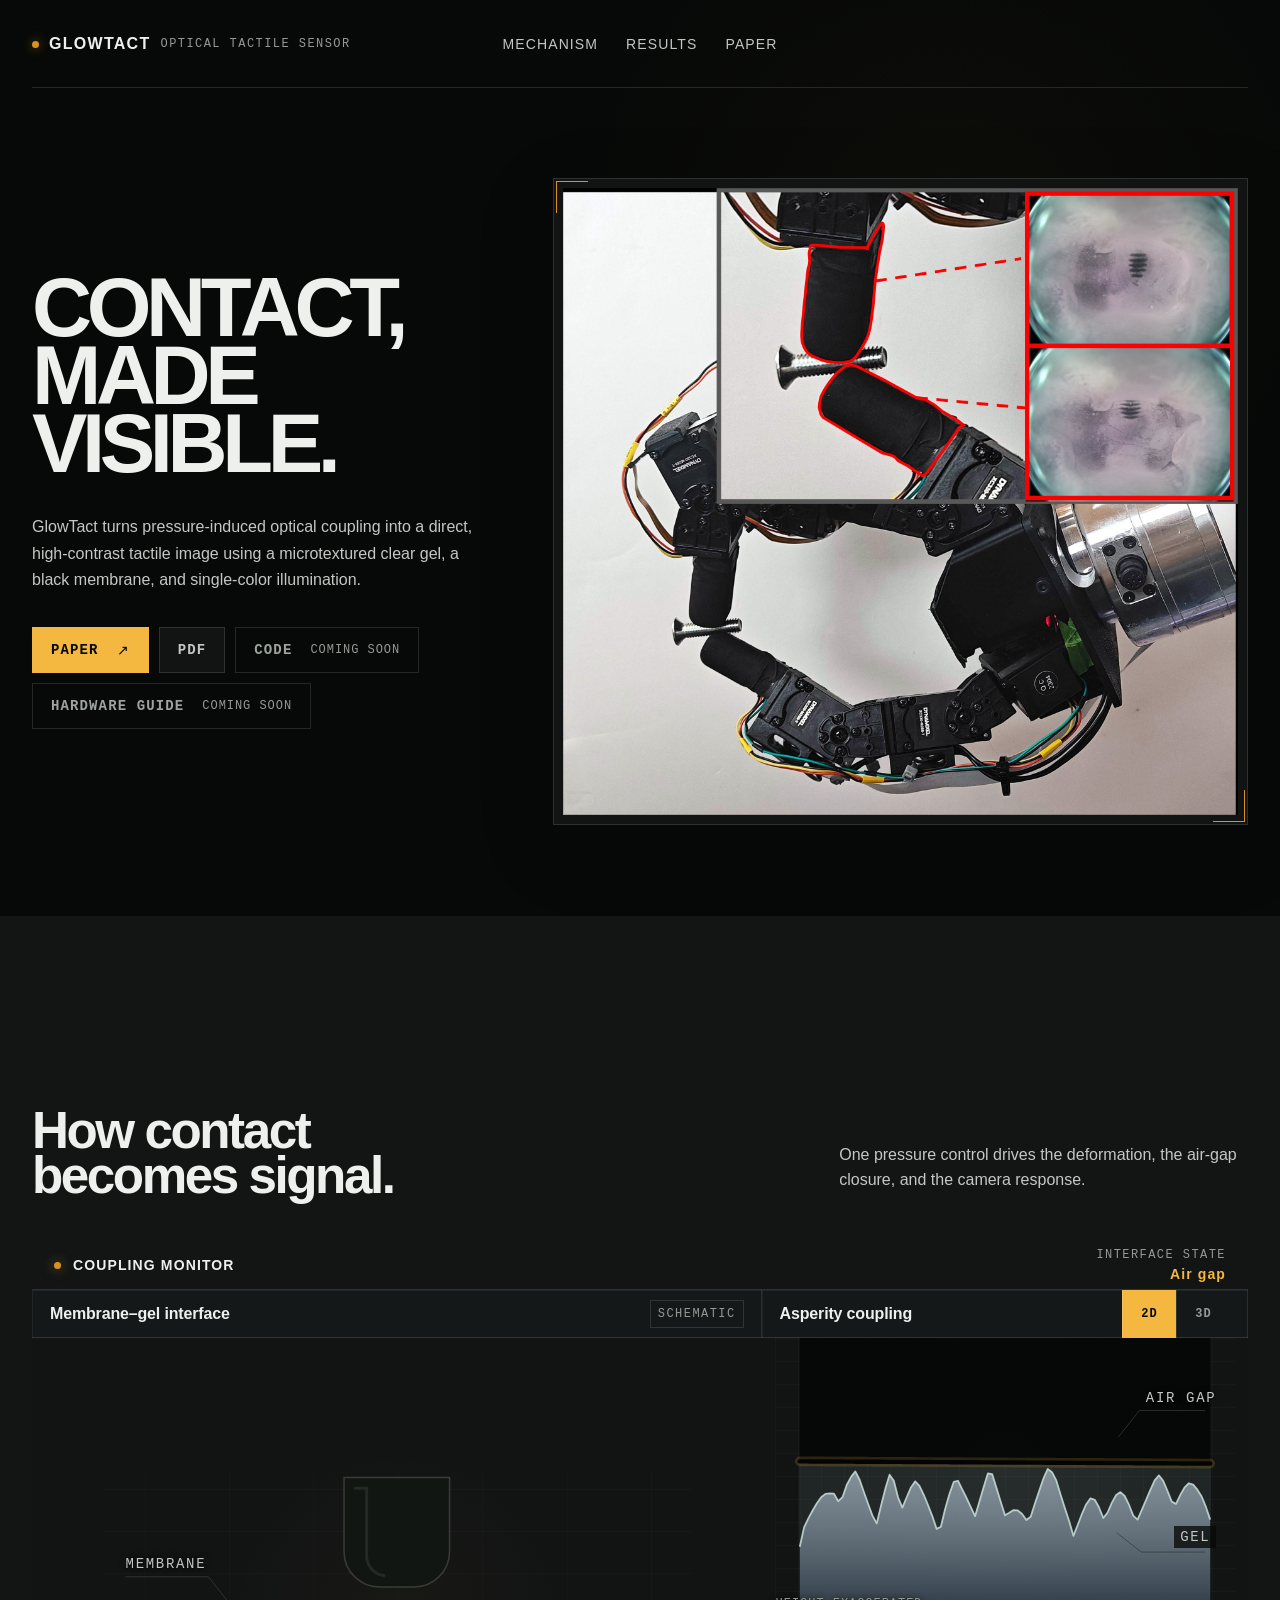
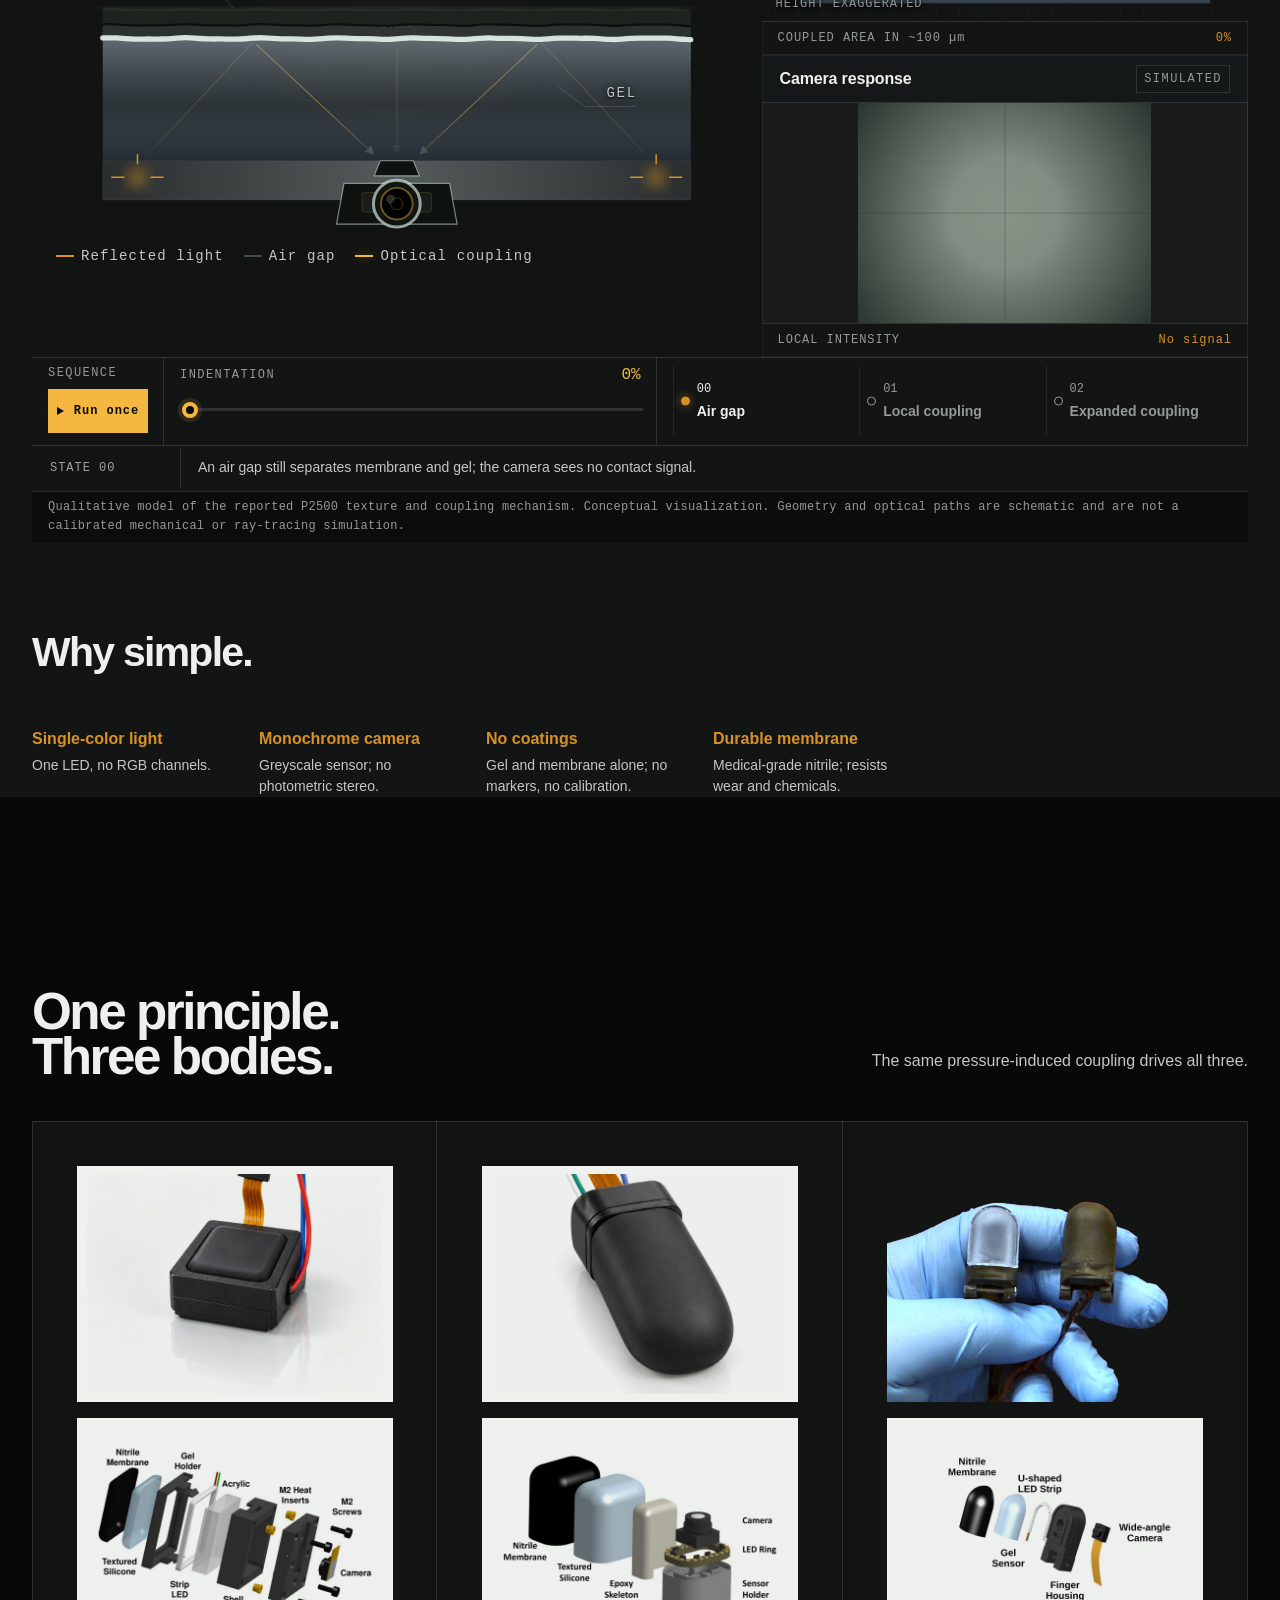
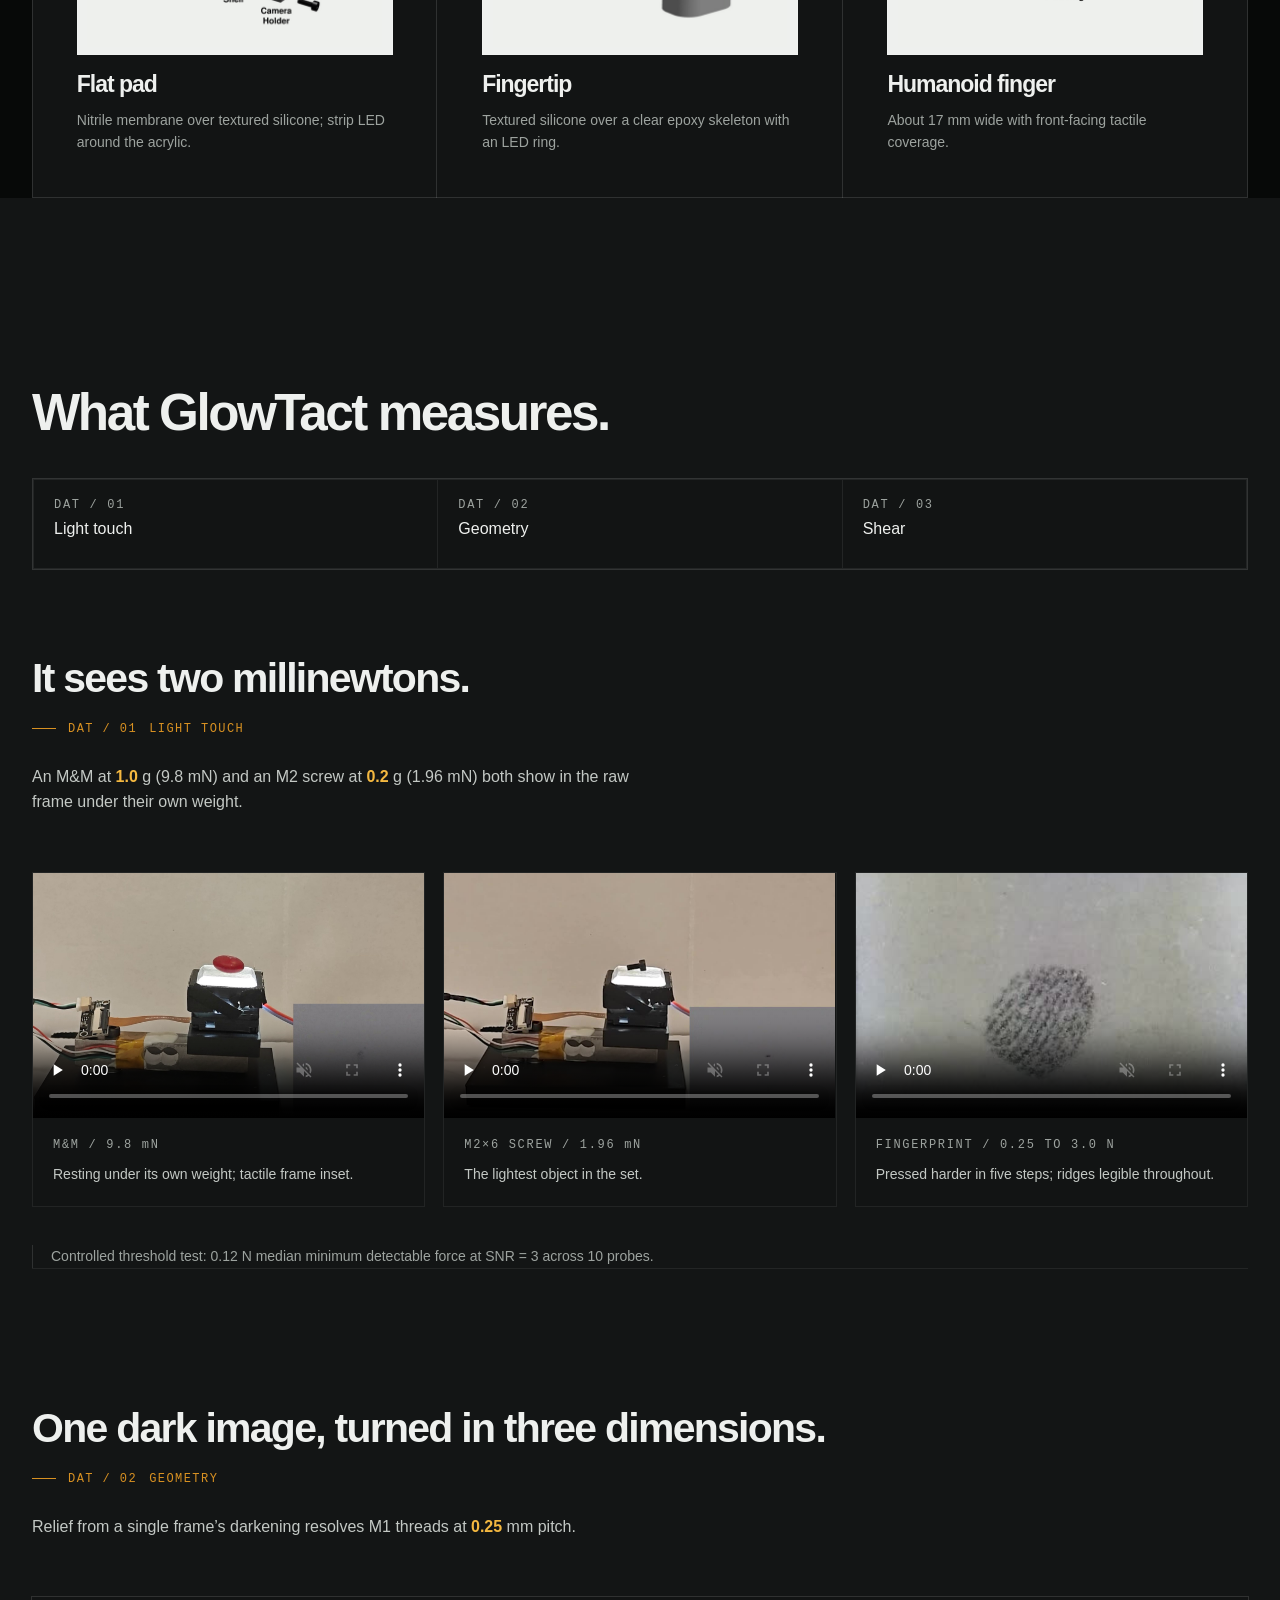
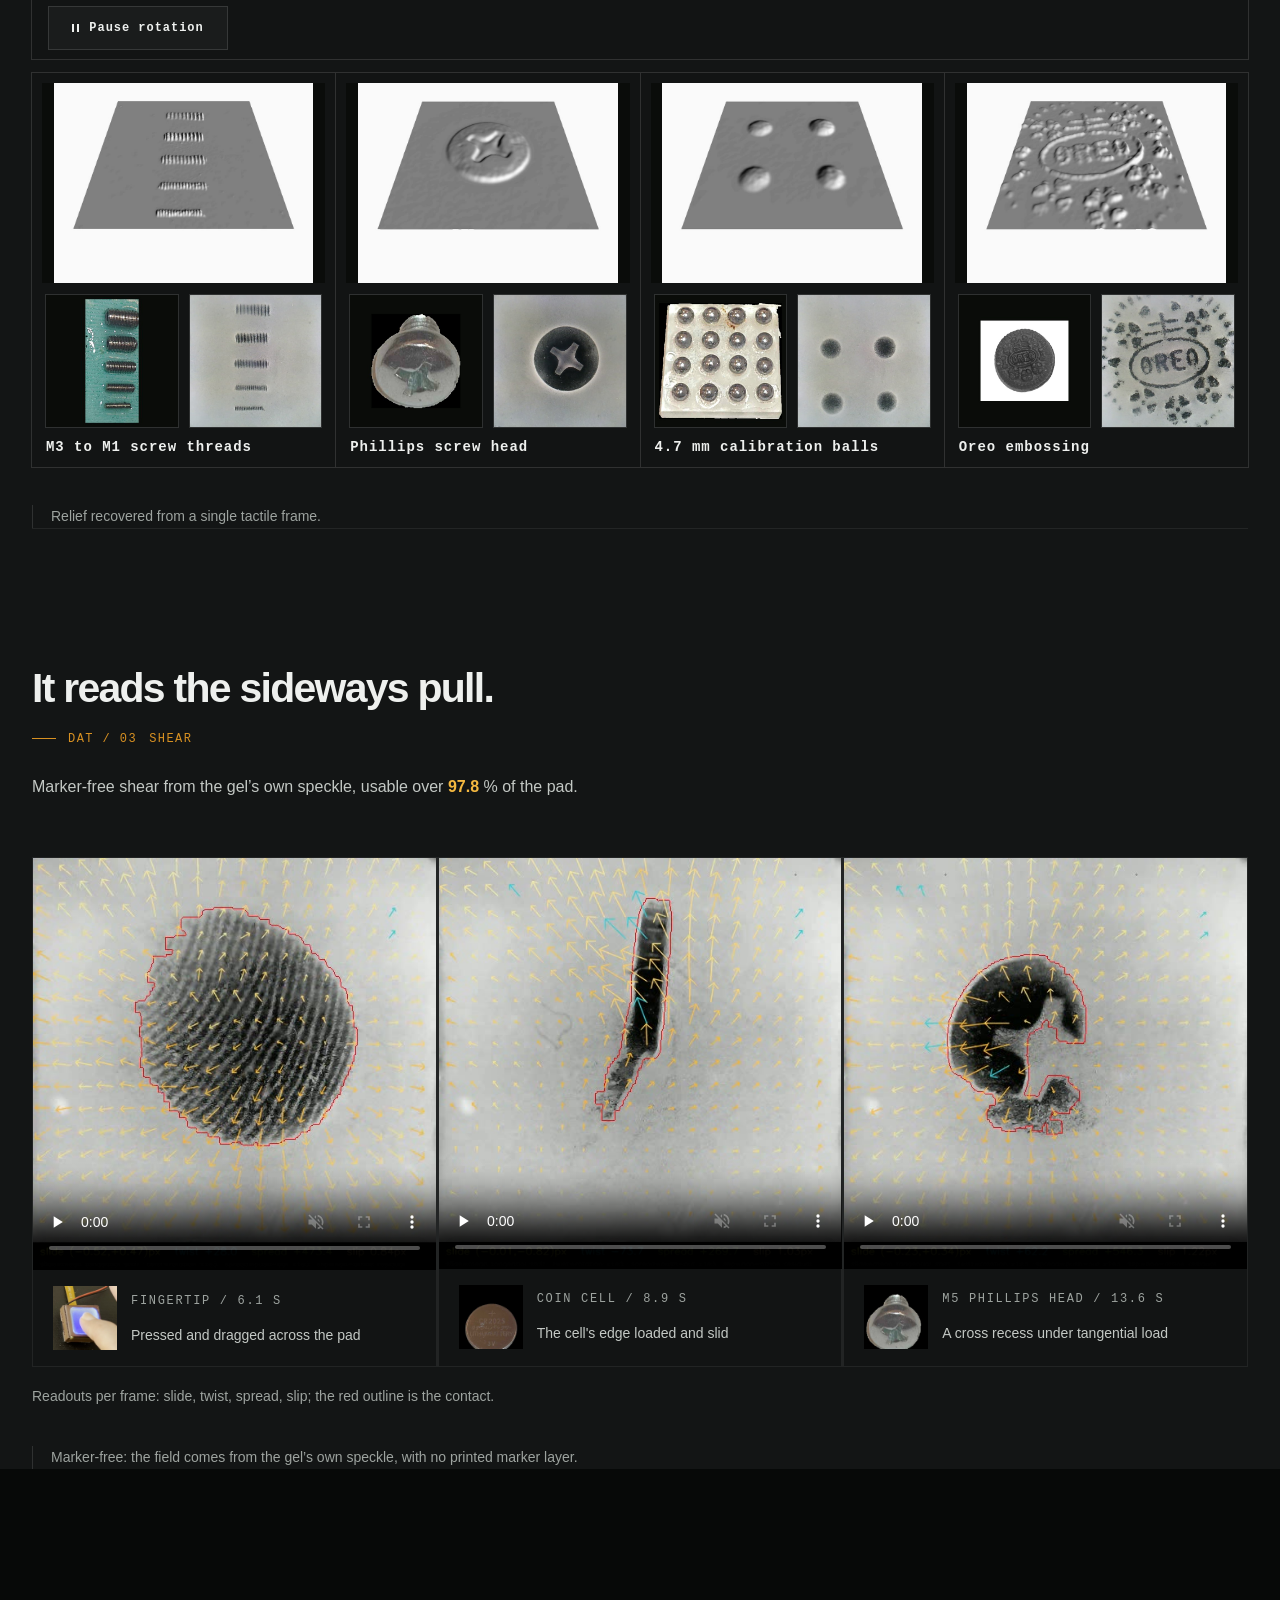
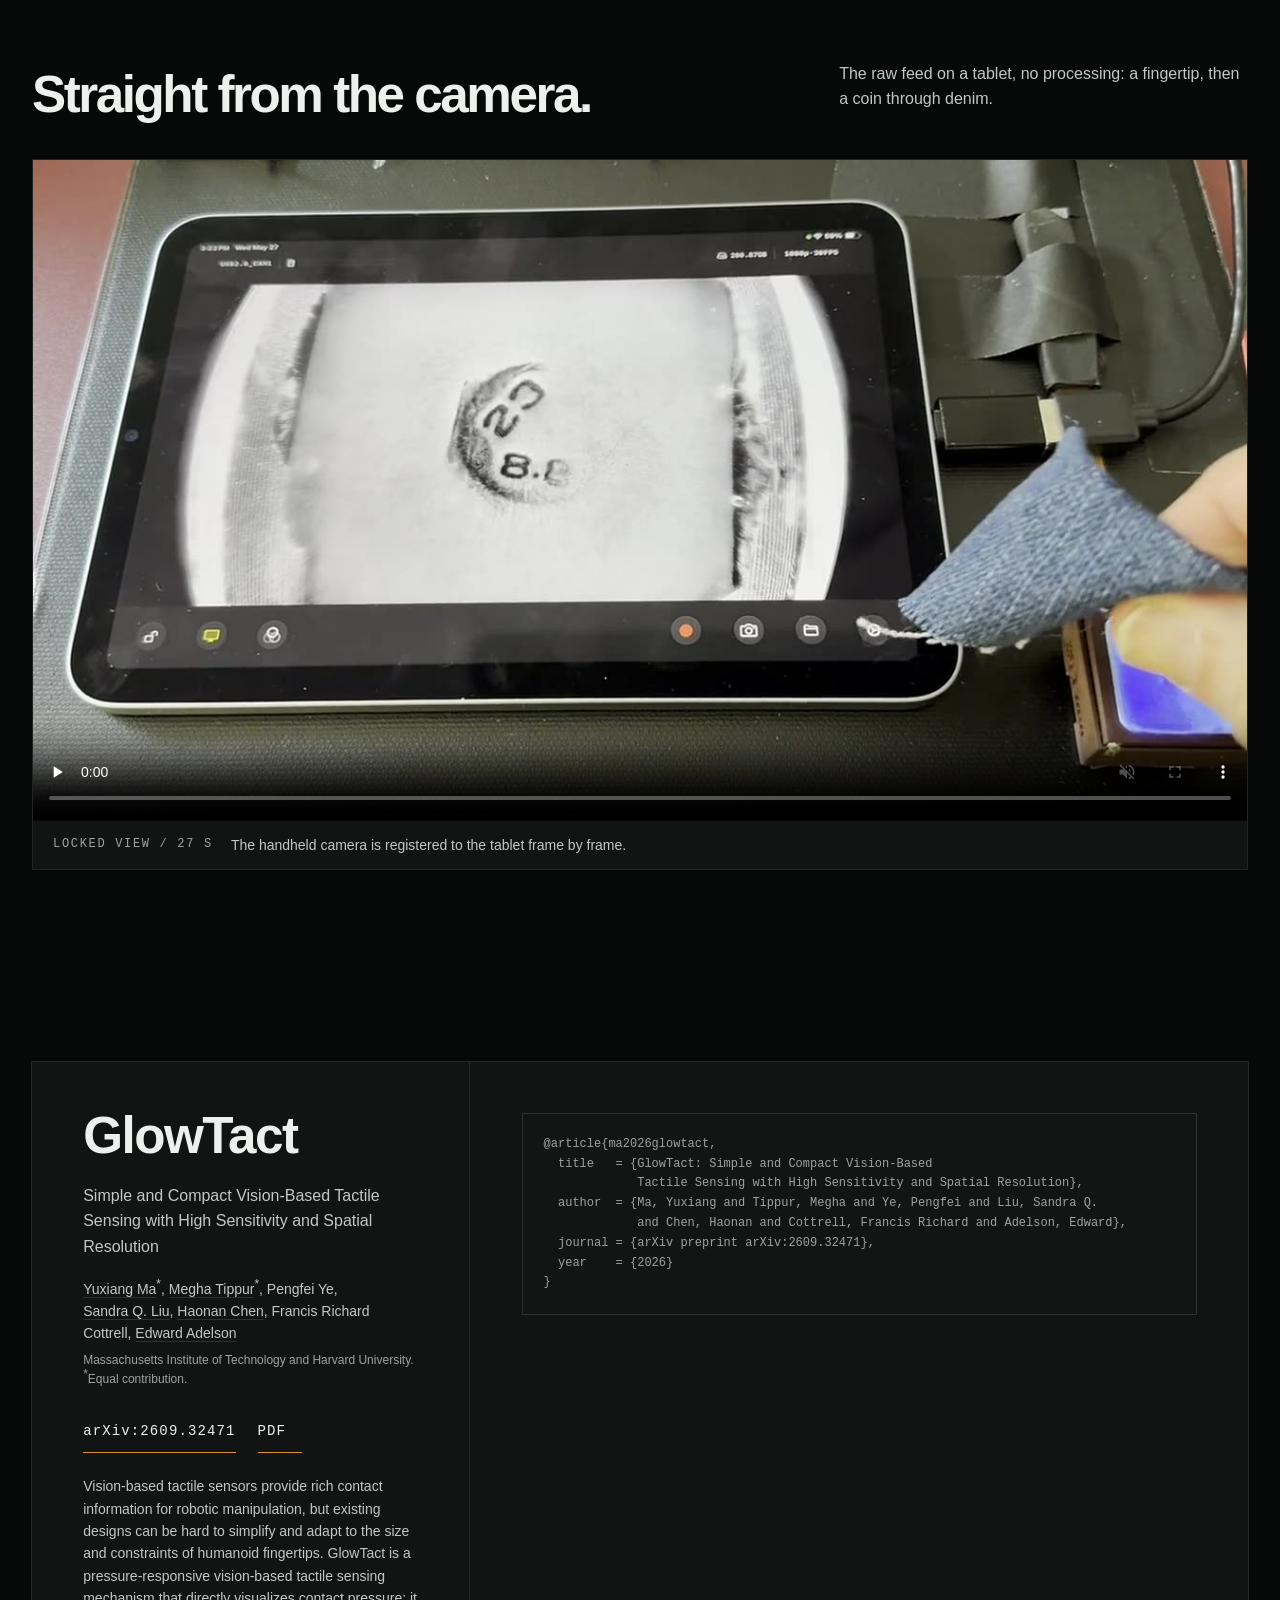
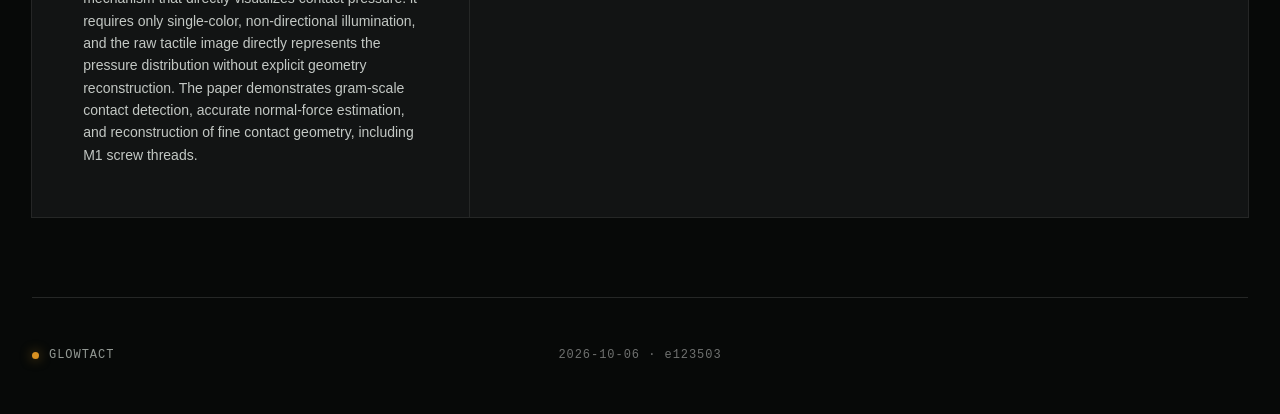
==== index.html @ 0044e42a "copy(v2): sensor names; drop the descriptions and the demo note At the author's request, on /v2/ onl" ====
<!doctype html>
<!--
  GENERATED FILE - DO NOT EDIT.
  Produced from design/concept-03/index.html by design/tools/publish.py.
  Edit the concept, then re-run the tool (or design/tools/release.py).
-->
<html lang="en">
  <head>
    <meta charset="utf-8">
    <meta name="viewport" content="width=device-width, initial-scale=1">
    <meta
      name="description"
      content="GlowTact: a simple, compact vision-based tactile sensor for robot and humanoid fingertips. Single-color light, a nitrile membrane on microtextured gel, and the raw image carries the pressure signal. Paper, mechanism, results."
    >
    <title>GlowTact — Simple and compact vision-based tactile sensing</title>
    <link rel="canonical" href="https://glowtact.github.io/">
    <meta property="og:type" content="website">
    <meta property="og:site_name" content="GlowTact">
    <meta property="og:title" content="GlowTact: simple and compact vision-based tactile sensing">
    <meta property="og:description" content="A pressure-responsive tactile sensor: single-color light, a black nitrile membrane on microtextured gel, and the raw image directly represents the pressure distribution. Gram-scale contact detection; M1 screw threads resolved.">
    <meta property="og:url" content="https://glowtact.github.io/">
    <meta property="og:image" content="https://glowtact.github.io/design/assets/images/og-image.jpg">
    <meta property="og:image:width" content="1200">
    <meta property="og:image:height" content="630">
    <meta property="og:image:alt" content="A robot hand with black GlowTact fingertips grasping a screw, with the tactile images inset">
    <meta name="twitter:card" content="summary_large_image">
    <meta name="twitter:title" content="GlowTact: simple and compact vision-based tactile sensing">
    <meta name="twitter:description" content="Single-color light, a black nitrile membrane on microtextured gel, and the raw image directly represents the pressure distribution. Gram-scale contact detection; M1 screw threads resolved.">
    <meta name="twitter:image" content="https://glowtact.github.io/design/assets/images/og-image.jpg">
    <script type="application/ld+json">
{
  "@context": "https://schema.org",
  "@type": "ScholarlyArticle",
  "headline": "GlowTact: Simple and Compact Vision-Based Tactile Sensing with High Sensitivity and Spatial Resolution",
  "name": "GlowTact: Simple and Compact Vision-Based Tactile Sensing with High Sensitivity and Spatial Resolution",
  "abstract": "Vision-based tactile sensors (VBTS) provide rich contact information for robotic manipulation, but existing designs can be hard to simplify and adapt to the size and constraints of humanoid fingertips. We introduce GlowTact, a pressure-responsive vision-based tactile sensing mechanism that directly visualizes contact pressure. GlowTact requires only single-color, non-directional illumination, and the raw tactile image directly represents the pressure distribution without explicit geometry reconstruction. This simple sensing principle enables compact, customizable tactile sensors while preserving high sensitivity and rich spatial detail. We demonstrate gram-scale contact detection, accurate normal-force estimation, and reconstruction of fine contact geometry, including M1 screw threads. These results establish GlowTact as a practical new sensing technology for compact humanoid fingertips, combining a durable nitrile membrane and simple optical design with sensitive and information-rich tactile perception.",
  "author": [
    {
      "@type": "Person",
      "name": "Yuxiang Ma",
      "url": "https://yuxiang-ma.github.io/",
      "affiliation": {
        "@type": "Organization",
        "name": "Massachusetts Institute of Technology"
      }
    },
    {
      "@type": "Person",
      "name": "Megha Tippur",
      "url": "https://www.csail.mit.edu/person/megha-tippur",
      "affiliation": {
        "@type": "Organization",
        "name": "Massachusetts Institute of Technology"
      }
    },
    {
      "@type": "Person",
      "name": "Pengfei Ye",
      "affiliation": {
        "@type": "Organization",
        "name": "Massachusetts Institute of Technology"
      }
    },
    {
      "@type": "Person",
      "name": "Sandra Q. Liu",
      "url": "https://scholar.google.com/citations?user=6NX22usAAAAJ",
      "affiliation": {
        "@type": "Organization",
        "name": "Massachusetts Institute of Technology"
      }
    },
    {
      "@type": "Person",
      "name": "Haonan Chen",
      "url": "https://haonan16.github.io/",
      "affiliation": [
        {
          "@type": "Organization",
          "name": "Massachusetts Institute of Technology"
        },
        {
          "@type": "Organization",
          "name": "Harvard University"
        }
      ]
    },
    {
      "@type": "Person",
      "name": "Francis Richard Cottrell",
      "affiliation": {
        "@type": "Organization",
        "name": "Massachusetts Institute of Technology"
      }
    },
    {
      "@type": "Person",
      "name": "Edward Adelson",
      "url": "https://www.csail.mit.edu/person/ted-adelson",
      "affiliation": {
        "@type": "Organization",
        "name": "Massachusetts Institute of Technology"
      }
    }
  ],
  "datePublished": "2026-09-26",
  "identifier": "arXiv:2609.32471",
  "sameAs": "https://arxiv.org/abs/2609.32471",
  "url": "https://glowtact.github.io/",
  "image": "https://glowtact.github.io/design/assets/images/og-image.jpg",
  "encoding": {
    "@type": "MediaObject",
    "contentUrl": "https://glowtact.github.io/GlowTact.pdf",
    "encodingFormat": "application/pdf"
  },
  "keywords": [
    "vision-based tactile sensor",
    "tactile sensing",
    "robot fingertip",
    "humanoid fingertip",
    "contact pressure",
    "optical coupling",
    "nitrile membrane"
  ]
}
    </script>
    <link rel="stylesheet" href="./design/concept-03/styles.css">
    <script src="./design/concept-03/app.js" defer></script>
  </head>
  <body>
    <a class="skip-link" href="#main">Skip to content</a>

    <header class="instrument-header">
      <a class="instrument-brand" href="#main" aria-label="GlowTact">
        <span class="status-lamp" aria-hidden="true"></span>
        <strong>GLOWTACT</strong>
        <span>OPTICAL TACTILE SENSOR</span>
      </a>
      <nav aria-label="Sections">
        <a href="#mechanism">Mechanism</a>
        <a href="#results">Results</a>
        <a href="https://arxiv.org/abs/2609.32471" target="_blank" rel="noopener">Paper</a>
      </nav>
    </header>

    <main id="main">
      <section class="signal-hero" aria-labelledby="signal-title">
        <div class="hero-copy" data-reveal>
          <h1 id="signal-title">Contact,<br>made visible.</h1>
          <p class="hero-summary">
            GlowTact turns pressure-induced optical coupling into a direct,
            high-contrast tactile image using a microtextured clear gel,
            a black membrane, and single-color illumination.
          </p>
          <div class="hero-actions">
            <a class="button button--primary" href="https://arxiv.org/abs/2609.32471" target="_blank" rel="noopener">
              Paper
              <span aria-hidden="true">↗</span>
            </a>
            <a class="button button--quiet" href="./GlowTact.pdf" target="_blank" rel="noopener">PDF</a>
            <span class="button button--pending" aria-disabled="true">
              Code <small>coming soon</small>
            </span>
            <span class="button button--pending" aria-disabled="true">
              Hardware guide <small>coming soon</small>
            </span>
          </div>
        </div>

        <figure class="hero-figure" data-reveal>
          <div class="hero-figure__frame">
            <img
              src="./design/assets/images/hero-teaser.jpg"
              alt="Paper teaser showing robotic hands using black GlowTact fingertips to contact screws, with corresponding tactile camera images"
            >
            <span class="figure-corner figure-corner--top" aria-hidden="true"></span>
            <span class="figure-corner figure-corner--bottom" aria-hidden="true"></span>
          </div>
        </figure>
      </section>

      <section class="mechanism" id="mechanism" aria-labelledby="mechanism-title">
        <header class="section-header" data-reveal>
          <div>
            <h2 id="mechanism-title">How contact<br>becomes signal.</h2>
          </div>
          <p>
            One pressure control drives the deformation, the air-gap closure, and the camera response.
          </p>
        </header>

        <div class="mechanism-shell" data-reveal>
          <header class="mechanism-toolbar">
            <div class="toolbar-identity">
              <span class="status-lamp" aria-hidden="true"></span>
              <div>
                <strong>COUPLING MONITOR</strong>
              </div>
            </div>
            <div class="toolbar-status">
              <span>INTERFACE STATE</span>
              <output id="toolbar-state">Local coupling</output>
            </div>
          </header>

          <div class="mechanism-grid">
            <article class="instrument-view macro-view" aria-labelledby="macro-title">
              <header class="view-header">
                <div>
                  <h3 id="macro-title">Membrane–gel interface</h3>
                </div>
                <span class="view-badge">SCHEMATIC</span>
              </header>

              <div class="macro-stage">
                <div class="stage-frame">
                <svg
                  id="macro-svg"
                  viewBox="0 0 920 540"
                  role="img"
                  aria-labelledby="macro-svg-title macro-svg-desc"
                >
                  <title id="macro-svg-title">GlowTact device-scale optical coupling diagram</title>
                  <desc id="macro-svg-desc">
                    A black membrane deforms toward a near-flat, approximately 9 UM
                    microtextured clear-gel interface as qualitative pressure increases.
                    A centered camera and field of view magnify the interface into a
                    qualitative, approximately 100 UM local window.
                  </desc>
                  <defs>
                    <linearGradient id="gel-gradient" x1="0" y1="0" x2="0" y2="1">
                      <stop offset="0" stop-color="#a3b4bf" stop-opacity=".54"></stop>
                      <stop offset=".55" stop-color="#63737f" stop-opacity=".32"></stop>
                      <stop offset="1" stop-color="#28303a" stop-opacity=".82"></stop>
                    </linearGradient>
                    <linearGradient id="acrylic-gradient" x1="0" y1="0" x2="1" y2="0">
                      <stop offset="0" stop-color="#2b2e2e"></stop>
                      <stop offset=".5" stop-color="#555b5b"></stop>
                      <stop offset="1" stop-color="#2b2e2e"></stop>
                    </linearGradient>
                    <radialGradient id="coupling-gradient">
                      <stop offset="0" stop-color="#ffc04a" stop-opacity=".76"></stop>
                      <stop offset=".55" stop-color="#e3a128" stop-opacity=".32"></stop>
                      <stop offset="1" stop-color="#e3a128" stop-opacity="0"></stop>
                    </radialGradient>
                    <filter id="soft-glow" x="-80%" y="-80%" width="260%" height="260%">
                      <feGaussianBlur stdDeviation="10"></feGaussianBlur>
                    </filter>
                    <marker
                      id="ray-arrow"
                      markerWidth="8"
                      markerHeight="8"
                      refX="6"
                      refY="4"
                      orient="auto"
                    >
                      <path d="M0,0 L8,4 L0,8 Z" fill="currentColor"></path>
                    </marker>
                  </defs>

                  <g class="macro-grid-lines" aria-hidden="true">
                    <path d="M70 88H850 M70 144H850 M70 200H850 M70 256H850 M70 312H850 M70 368H850 M70 424H850"></path>
                    <path d="M126 64V460 M238 64V460 M350 64V460 M462 64V460 M574 64V460 M686 64V460 M798 64V460"></path>
                  </g>

                  <g id="macro-indenter">
                    <path d="M390 52H530V150C530 176 509 197 483 197H437C411 197 390 176 390 150Z"></path>
                    <path class="indenter-highlight" d="M405 66H420V156C420 169 430 180 443 182"></path>
                  </g>

                  <path id="macro-air-gap" class="macro-air-gap"></path>
                  <path id="macro-membrane-body" class="macro-membrane-body"></path>
                  <path id="macro-membrane-shadow" class="macro-membrane-shadow"></path>
                  <path id="macro-membrane" class="macro-membrane"></path>

                  <g id="macro-rays" class="macro-rays" aria-hidden="true">
                    <path class="ray ray--incident" d="M126 444L268 292"></path>
                    <path class="ray ray--reflected ray--left" d="M274 294L428 438" marker-end="url(#ray-arrow)"></path>
                    <path class="ray ray--incident" d="M794 444L652 292"></path>
                    <path class="ray ray--reflected ray--right" d="M646 294L492 438" marker-end="url(#ray-arrow)"></path>
                    <path class="ray ray--center" d="M460 300L460 436" marker-end="url(#ray-arrow)"></path>
                  </g>

                  <path
                    class="macro-gel"
                    d="M70 300
                      C92 286 105 296 126 281
                      C148 266 163 298 184 282
                      C208 263 224 300 246 280
                      C268 260 286 299 310 279
                      C334 257 350 301 374 278
                      C397 256 418 301 440 277
                      C461 254 482 302 505 278
                      C528 258 545 299 568 279
                      C590 260 610 299 632 281
                      C654 263 670 298 694 282
                      C718 265 734 297 756 282
                      C779 268 797 294 820 281
                      C832 274 842 278 850 282
                      L850 448H70Z"
                  ></path>
                  <path
                    class="macro-texture-line"
                    d="M70 286 C260 284 660 288 850 286"
                  ></path>
                  <rect class="macro-acrylic" x="70" y="448" width="780" height="52"></rect>
                  <ellipse id="macro-coupling-glow" class="macro-coupling-glow" cx="460" cy="290" rx="80" ry="28"></ellipse>
                  <path id="macro-coupling-line" class="macro-coupling-line"></path>

                  <g class="macro-label macro-label--membrane" aria-hidden="true">
                    <path d="M100 204H210L244 247"></path>
                  </g>
                  <g class="macro-label macro-label--gel" aria-hidden="true">
                    <path d="M778 376H710L674 350"></path>
                  </g>

                  <!-- Sampled ~100 um window: at a ~10 um texture period the
                       zoom region is only ~0.1-0.2 mm across, so the marker
                       is a small chip on the contact centre. It is kept
                       nearly silent and rides the membrane vertically (see
                       renderMacro); the micro panel header carries the
                       wording, so the schematic needs no label here. -->
                  <g id="macro-scale-marker" class="macro-scale-marker">
                    <path class="macro-sample-window" d="M442 279H478L486 286L478 293H442L434 286Z"></path>
                  </g>

                  <g class="macro-camera">
                    <path class="macro-camera-mount" d="M438 448H482L490 468H430Z"></path>
                    <path class="macro-camera-body" d="M390 478H530L540 532H380Z"></path>
                    <rect class="macro-camera-sensor" x="414" y="490" width="92" height="26" rx="4"></rect>
                    <circle class="macro-camera-ring" cx="460" cy="505" r="31"></circle>
                    <circle class="macro-camera-lens" cx="460" cy="505" r="21"></circle>
                    <circle class="macro-camera-glass" cx="452" cy="499" r="6"></circle>
                    <circle class="macro-camera-aperture" cx="460" cy="505" r="8"></circle>
                  </g>
                  <g class="macro-led macro-led--left">
                    <circle cx="116" cy="470" r="8"></circle>
                    <path d="M98 470H82 M150 470H134 M116 452V440"></path>
                  </g>
                  <g class="macro-led macro-led--right">
                    <circle cx="804" cy="470" r="8"></circle>
                    <path d="M786 470H770 M838 470H822 M804 452V440"></path>
                  </g>
                </svg>
                <div class="stage-labels" aria-hidden="true">
                  <span class="stage-label stage-label--membrane">Membrane</span>
                  <span class="stage-label stage-label--gel">Gel</span>
                </div>
                </div>

                <div class="macro-legend" aria-hidden="true">
                  <span><i class="legend-ray"></i>Reflected light</span>
                  <span><i class="legend-gap"></i>Air gap</span>
                  <span><i class="legend-coupling"></i>Optical coupling</span>
                </div>
              </div>
            </article>

            <article class="instrument-view microscope-view" aria-labelledby="microscope-title">
              <header class="view-header view-header--tabs">
                <div>
                  <h3 id="microscope-title">Asperity coupling</h3>
                </div>
                <div class="micro-tabs" role="tablist" aria-label="Microscope view">
                  <button
                    id="micro-tab-2d"
                    type="button"
                    role="tab"
                    aria-selected="true"
                    aria-controls="micro-panel-2d"
                    tabindex="0"
                  >
                    2D
                  </button>
                  <button
                    id="micro-tab-3d"
                    type="button"
                    role="tab"
                    aria-selected="false"
                    aria-controls="micro-panel-3d"
                    tabindex="-1"
                  >
                    3D
                  </button>
                  <button
                    id="micro-tab-camera"
                    class="micro-tab--phone"
                    type="button"
                    role="tab"
                    aria-selected="false"
                    aria-controls="output-view"
                    tabindex="-1"
                  >
                    Camera
                  </button>
                </div>
              </header>

              <div
                id="micro-panel-2d"
                class="micro-panel micro-panel--2d"
                role="tabpanel"
                aria-labelledby="micro-tab-2d"
              >
                <div class="stage-frame">
                <svg
                  id="micro-svg"
                  viewBox="0 0 520 320"
                  role="img"
                  aria-labelledby="micro-svg-title micro-svg-desc"
                >
                  <title id="micro-svg-title">Two-dimensional microscopic coupling view</title>
                  <desc id="micro-svg-desc">
                    A qualitative side section of an approximately 100 um local
                    window, showing a black membrane approaching spatially
                    distributed asperities and closing local air gaps.
                  </desc>
                  <defs>
                    <linearGradient id="micro-gel-gradient" x1="0" y1="0" x2="0" y2="1">
                      <stop offset="0" stop-color="#adbcc7" stop-opacity=".75"></stop>
                      <stop offset="1" stop-color="#374450" stop-opacity=".92"></stop>
                    </linearGradient>
                    <pattern id="micro-grid" width="26" height="26" patternUnits="userSpaceOnUse">
                      <path d="M26 0H0V26" fill="none" stroke="rgba(255,255,255,.045)" stroke-width="1"></path>
                    </pattern>
                  </defs>
                  <rect width="520" height="320" fill="url(#micro-grid)"></rect>
                  <path id="micro-gap-area" class="micro-gap-area"></path>
                  <path id="micro-surface-fill" class="micro-surface-fill"></path>
                  <path id="micro-surface-line" class="micro-surface-line"></path>
                  <path id="micro-membrane-body" class="micro-membrane-body"></path>
                  <path id="micro-membrane-shadow" class="micro-membrane-shadow"></path>
                  <path id="micro-membrane" class="micro-membrane"></path>
                  <g id="micro-contact-points" class="micro-contact-points"></g>

                  <g class="micro-annotation micro-annotation--gap" aria-hidden="true">
                    <path d="M486 82H412L388 112"></path>
                  </g>
                  <g class="micro-annotation micro-annotation--surface" aria-hidden="true">
                    <path d="M486 242H414L386 220"></path>
                  </g>
                </svg>
                <div class="stage-labels" aria-hidden="true">
                  <span class="stage-label stage-label--gap">Air gap</span>
                  <span class="stage-label stage-label--surface">Gel</span>
                </div>
                </div>
                <div class="micro-scale">
                  <span>HEIGHT EXAGGERATED</span>
                </div>
              </div>

              <div
                id="micro-panel-3d"
                class="micro-panel micro-panel--3d"
                role="tabpanel"
                aria-labelledby="micro-tab-3d"
                hidden
              >
                <canvas
                  id="micro-canvas"
                  width="640"
                  height="400"
                  role="img"
                  aria-label="3D contact field, Local coupling. Qualitative coupled fraction 0 percent."
                ></canvas>
                <p class="canvas-fallback">
                  A fixed oblique projection shows contact islands expanding
                  across the P2500-inspired surface.
                </p>
                <div class="micro-scale">
                  <span><i></i> Coupled area</span>
                </div>
              </div>

              <footer class="microscope-readout">
                <span class="micro-window-label">COUPLED AREA IN ~100 µm</span>
                <output id="contact-fraction">24%</output>
    </footer>
            </article>

            <article class="instrument-view output-view" id="output-view" aria-labelledby="output-title">
              <header class="view-header">
                <div>
                  <h3 id="output-title">Camera response</h3>
                </div>
                <span class="view-badge">SIMULATED</span>
              </header>
              <div class="camera-stage" aria-hidden="true">
                <span class="camera-vignette"></span>
                <span class="camera-noise"></span>
                <span class="camera-contact">
                  <span class="camera-reference"></span>
                  <i></i><i></i><i></i><i></i><i></i>
                </span>
                <span class="camera-reticle camera-reticle--x"></span>
                <span class="camera-reticle camera-reticle--y"></span>
              </div>
              <footer class="camera-readout">
                <span>LOCAL INTENSITY</span>
                <output id="camera-intensity">No signal</output>
              </footer>
            </article>
          </div>

          <div class="mechanism-console">
            <div class="sequence-control">
              <span>SEQUENCE</span>
              <button id="play-sequence" type="button" aria-pressed="false">
                <span class="play-icon" aria-hidden="true"></span>
                <span id="play-label">Run once</span>
              </button>
            </div>

            <div class="pressure-control">
              <label for="signal-pressure">
                <span>INDENTATION</span>
                <output id="pressure-percent" for="signal-pressure">0%</output>
              </label>
              <input
                id="signal-pressure"
                type="range"
                min="0"
                max="100"
                value="0"
                aria-describedby="instrument-disclosure"
              >
            </div>

            <ol class="state-rail" aria-label="Coupling states">
              <li data-state="gap" class="is-active" aria-current="step">
                <span>00</span>
                <strong>Air gap</strong>
              </li>
              <li data-state="local">
                <span>01</span>
                <strong>Local coupling</strong>
              </li>
              <li data-state="expanded">
                <span>02</span>
                <strong>Expanded coupling</strong>
              </li>
            </ol>

            <div class="state-explanation" aria-live="polite">
              <span id="state-index">STATE 00</span>
              <p id="state-copy">
                An air gap still separates membrane and gel; the camera sees no
                contact signal.
              </p>
            </div>
          </div>

          <p class="instrument-disclosure" id="instrument-disclosure">
            Qualitative model of the reported P2500 texture and coupling mechanism. Conceptual visualization. Geometry and optical paths are schematic and are not a calibrated mechanical or ray-tracing simulation.
          </p>
        </div>

        <div class="principles" data-reveal>
          <header class="module-header">
            <h3 id="principles-title">Why simple.</h3>
          </header>
          <dl class="principles-list">
            <div>
              <dt>Single-color light</dt>
              <dd>One LED, no RGB channels.</dd>
            </div>
            <div>
              <dt>Monochrome camera</dt>
              <dd>Greyscale sensor; no photometric stereo.</dd>
            </div>
            <div>
              <dt>No coatings</dt>
              <dd>Gel and membrane alone; no markers, no calibration.</dd>
            </div>
            <div>
              <dt>Durable membrane</dt>
              <dd>Medical-grade nitrile; resists wear and chemicals.</dd>
            </div>
          </dl>
        </div>
      </section>

      <section class="forms" aria-labelledby="forms-title">
        <header class="section-header" data-reveal>
          <div>
            <h2 id="forms-title">One principle.<br>Three bodies.</h2>
          </div>
          <p>
            The same pressure-induced coupling drives all three.
          </p>
        </header>

        <div class="form-comparison" data-reveal>
          <article>
            <img class="form-photo form-photo--plate" loading="lazy" decoding="async"
                 src="./design/assets/images/forms/flat-product.jpg"
                 alt="The flat GlowTact pad: a black square sensor with a flex cable and two wires">
            <img class="form-photo form-photo--plate" loading="lazy" decoding="async"
                 src="./design/assets/images/forms/flat-exploded.jpg"
                 alt="Exploded view of the flat GlowTact build: nitrile membrane, textured silicone, gel holder, strip LED, acrylic, shell, camera holder and camera">
            <div>
              <h3>Flat pad</h3>
              <p>Nitrile membrane over textured silicone; strip LED around the acrylic.</p>
            </div>
          </article>
          <article>
            <img class="form-photo form-photo--plate" loading="lazy" decoding="async"
                 src="./design/assets/images/forms/tip-product.jpg"
                 alt="The fingertip GlowTact: a black rounded dome on a short housing with a flex cable">
            <img class="form-photo form-photo--plate" loading="lazy" decoding="async"
                 src="./design/assets/images/forms/tip-exploded.jpg"
                 alt="Exploded view of the domed fingertip build: nitrile membrane, textured silicone, epoxy skeleton, LED ring, camera and sensor holder">
            <div>
              <h3>Fingertip</h3>
              <p>Textured silicone over a clear epoxy skeleton with an LED ring.</p>
            </div>
          </article>
          <article>
            <img class="form-photo" loading="lazy" decoding="async"
                 src="./design/assets/images/forms/tips-in-hand.jpg"
                 alt="Two humanoid fingertip sensors held in a gloved hand, one with its gel exposed and one covered by the membrane">
            <img class="form-photo form-photo--plate" loading="lazy" decoding="async"
                 src="./design/assets/images/forms/humanoid-exploded.jpg"
                 alt="Exploded view of the humanoid fingertip: nitrile membrane, gel sensor, U-shaped LED strip, finger housing and wide-angle camera">
            <div>
              <h3>Humanoid finger</h3>
              <p>About 17 mm wide with front-facing tactile coverage.</p>
            </div>
          </article>
        </div>
      </section>

      <section class="results" id="results" aria-labelledby="results-title">
        <header class="section-header results-header" data-reveal>
          <div>
            <h2 id="results-title">What GlowTact measures.</h2>
          </div>
        </header>

        <ol class="results-index" aria-label="Results index">
          <li><a href="#sensitivity"><span>DAT / 01</span> Light touch</a></li>
          <li><a href="#reconstruction"><span>DAT / 02</span> Geometry</a></li>
          <li><a href="#shear"><span>DAT / 03</span> Shear</a></li>
        </ol>

        <article class="result-module" id="sensitivity" aria-labelledby="sensitivity-title">
          <header class="module-header" data-reveal>
            <h3 id="sensitivity-title">It sees two millinewtons.</h3>
            <p class="signal-label"><span>DAT / 01</span> Light touch</p>
            <p class="module-claim">
              An M&amp;M at <strong data-metric="sensitivity.passive_mm_mass">1.0</strong>&nbsp;g
              (<span data-metric="sensitivity.passive_mm_force">9.8</span>&nbsp;mN) and an M2 screw at
              <strong data-metric="sensitivity.passive_m2_mass">0.2</strong>&nbsp;g
              (<span data-metric="sensitivity.passive_m2_force">1.96</span>&nbsp;mN) both show in the
              raw frame under their own weight.
            </p>
          </header>

          <div class="passive-pair" data-reveal>
            <figure class="evidence-figure evidence-figure--video">
              <video controls muted playsinline preload="none"
                     poster="./design/assets/images/mms-contact-poster.jpg"
                     aria-label="An M and M resting on the GlowTact pad under its own weight, with the tactile image inset">
                <source src="./design/assets/video/mms-contact.mp4" type="video/mp4">
                Your browser does not support embedded video.
              </video>
              <figcaption>
                <span>M&amp;M / 9.8 mN</span>
                Resting under its own weight; tactile frame inset.
              </figcaption>
            </figure>
            <figure class="evidence-figure evidence-figure--video">
              <video controls muted playsinline preload="none"
                     poster="./design/assets/images/sensitivity/screw-m2-poster.jpg"
                     aria-label="An M2 screw resting on the GlowTact pad under its own weight, with the tactile image inset">
                <source src="./design/assets/video/sensitivity/screw-m2.mp4" type="video/mp4">
                Your browser does not support embedded video.
              </video>
              <figcaption>
                <span>M2×6 SCREW / 1.96 mN</span>
                The lightest object in the set.
              </figcaption>
            </figure>
            <figure class="evidence-figure evidence-figure--video evidence-figure--fingerprint">
              <video controls muted playsinline preload="none"
                     loop
                     poster="./design/assets/images/fingerprint-progression-poster.jpg"
                     aria-label="A fingertip pressed progressively harder, from 0.25 N to 3.0 N, showing increasing contact darkness">
                <source src="./design/assets/video/fingerprint-progression.mp4" type="video/mp4">
                Your browser does not support embedded video.
              </video>
              <figcaption>
                <span>FINGERPRINT / 0.25 TO 3.0 N</span>
                Pressed harder in five steps; ridges legible throughout.
              </figcaption>
            </figure>
          </div>

          <p class="module-scope">
            Controlled threshold test:
            <span data-metric="sensitivity.min_detectable_force_median_glowtact">0.12</span>&nbsp;N median
            minimum detectable force at SNR&nbsp;=&nbsp;<span data-metric="sensitivity.snr_threshold">3</span>
            across <span data-metric="sensitivity.probe_count">10</span> probes.
          </p>
        </article>

        <article
            class="result-module reconstruction"
            id="reconstruction"
            aria-labelledby="reconstruction-title"
          >
          <header class="module-header" data-reveal>
            <h3 id="reconstruction-title">One dark image, turned in three dimensions.</h3>
            <p class="signal-label"><span>DAT / 02</span> Geometry</p>
            <p class="module-claim">
              Relief from a single frame&#8217;s darkening resolves M1 threads at
              <strong data-metric="reconstruction.finest_thread_pitch">0.25</strong>&nbsp;mm pitch.
            </p>
          </header>

          <div class="recon-control">
            <button id="recon-toggle" type="button" aria-pressed="true">
              <span class="play-icon" aria-hidden="true"></span>
              <span id="recon-toggle-label">Pause rotation</span>
            </button>
          </div>

          <div class="recon-gallery">
            <figure class="recon-card" data-reveal>
              <div class="recon-stage">
                <video
                  class="recon-spin"
                  loop
                  muted
                  playsinline
                  preload="none"
                  poster="./design/assets/images/reconstruction/screw-threads-spin-poster.jpg"
                  aria-label="Rotating reconstruction of five set screws, M3 down to M1, pressed into the sensor"
                >
                  <source src="./design/assets/video/recon/screw-threads-spin.mp4" type="video/mp4">
                </video>
              </div>
              <figcaption>
                <img loading="lazy" decoding="async"
                  class="recon-object"
                  src="./design/assets/images/reconstruction/screw-threads-object.jpg"
                  alt="Photograph of the five set screws, M3 down to M1, on green tape"
                >
                <img loading="lazy" decoding="async"
                  class="recon-input"
                  src="./design/assets/images/reconstruction/screw-threads-tactile.jpg"
                  alt="GlowTact tactile image of five set screw threads, M3 down to M1"
                >
                <span class="recon-caption-text">
                  <strong>M3 to M1 screw threads</strong>
                </span>
              </figcaption>
            </figure>

            <figure class="recon-card" data-reveal>
              <div class="recon-stage">
                <video
                  class="recon-spin"
                  loop
                  muted
                  playsinline
                  preload="none"
                  poster="./design/assets/images/reconstruction/philips-head-spin-poster.jpg"
                  aria-label="Rotating reconstruction of a Phillips screw head"
                >
                  <source src="./design/assets/video/recon/philips-head-spin.mp4" type="video/mp4">
                </video>
              </div>
              <figcaption>
                <img loading="lazy" decoding="async"
                  class="recon-object"
                  src="./design/assets/images/reconstruction/philips-head-object.jpg"
                  alt="Photograph of the Phillips screw head"
                >
                <img loading="lazy" decoding="async"
                  class="recon-input"
                  src="./design/assets/images/reconstruction/philips-head-tactile.jpg"
                  alt="GlowTact tactile image of a Phillips screw head"
                >
                <span class="recon-caption-text">
                  <strong>Phillips screw head</strong>
                </span>
              </figcaption>
            </figure>

            <figure class="recon-card" data-reveal>
              <div class="recon-stage">
                <video
                  class="recon-spin"
                  loop
                  muted
                  playsinline
                  preload="none"
                  poster="./design/assets/images/reconstruction/cali-balls-spin-poster.jpg"
                  aria-label="Rotating reconstruction of a calibration ball array"
                >
                  <source src="./design/assets/video/recon/cali-balls-spin.mp4" type="video/mp4">
                </video>
              </div>
              <figcaption>
                <img loading="lazy" decoding="async"
                  class="recon-object"
                  src="./design/assets/images/reconstruction/cali-balls-object.jpg"
                  alt="Photograph of the steel calibration ball array"
                >
                <img loading="lazy" decoding="async"
                  class="recon-input"
                  src="./design/assets/images/reconstruction/cali-balls-tactile.jpg"
                  alt="GlowTact tactile image of a calibration ball array"
                >
                <span class="recon-caption-text">
                  <strong>4.7 mm calibration balls</strong>
                </span>
              </figcaption>
            </figure>

            <figure class="recon-card" data-reveal>
              <div class="recon-stage">
                <video
                  class="recon-spin"
                  loop
                  muted
                  playsinline
                  preload="none"
                  poster="./design/assets/images/reconstruction/oreo-spin-poster.jpg"
                  aria-label="Rotating reconstruction of embossed biscuit lettering"
                >
                  <source src="./design/assets/video/recon/oreo-spin.mp4" type="video/mp4">
                </video>
              </div>
              <figcaption>
                <img loading="lazy" decoding="async"
                  class="recon-object"
                  src="./design/assets/images/reconstruction/oreo-object.jpg"
                  alt="Photograph of the Oreo biscuit"
                >
                <img loading="lazy" decoding="async"
                  class="recon-input"
                  src="./design/assets/images/reconstruction/oreo-tactile.jpg"
                  alt="GlowTact tactile image of embossed biscuit lettering"
                >
                <span class="recon-caption-text">
                  <strong>Oreo embossing</strong>
                </span>
              </figcaption>
            </figure>

          </div>

          <p class="module-scope" id="reconstruction-disclosure">
            Relief recovered from a single tactile frame.
          </p>
        </article>

        <article class="result-module" id="shear" aria-labelledby="shear-title">
          <header class="module-header" data-reveal>
            <h3 id="shear-title">It reads the sideways pull.</h3>
            <p class="signal-label"><span>DAT / 03</span> Shear</p>
            <p class="module-claim">
              Marker-free shear from the gel&#8217;s own speckle, usable over
              <strong data-metric="shear.usable_field_lcn_clahe">97.8</strong>&nbsp;% of the pad.
            </p>
          </header>

          <div class="shear-layout">
            <div class="shear-viewer" data-reveal>
              <div class="shear-tabs" role="tablist" aria-label="Shear tracking clips">
              <button type="button" role="tab" id="shear-tab-0"
                      aria-controls="shear-clip-0" aria-selected="true"
                      tabindex="0">Fingertip</button>
              <button type="button" role="tab" id="shear-tab-1"
                      aria-controls="shear-clip-1" aria-selected="false"
                      tabindex="-1">Coin cell</button>
              <button type="button" role="tab" id="shear-tab-2"
                      aria-controls="shear-clip-2" aria-selected="false"
                      tabindex="-1">M5 Phillips head</button>
              </div>
              <div class="shear-clips">
                <figure class="shear-stage is-active" id="shear-clip-0" role="tabpanel" aria-labelledby="shear-tab-0">
                  <video controls loop muted playsinline preload="none"
                         poster="./design/assets/images/shear/1_fingertip-poster.jpg"
                         aria-label="Marker-free shear field for a fingertip pressed and dragged across the pad">
                    <source src="./design/assets/video/shear/1_fingertip.mp4" type="video/mp4">
                    Your browser does not support embedded video.
                  </video>
                  <figcaption>
                    <img class="shear-object" loading="lazy" decoding="async"
                         src="./design/assets/images/shear/1_fingertip-object.jpg"
                         alt="A fingertip on the GlowTact pad">
                    <span class="shear-clip-label">FINGERTIP / 6.1 S</span>
                    <span class="shear-clip-note">Pressed and dragged across the pad</span>
                  </figcaption>
                </figure>
                <figure class="shear-stage" id="shear-clip-1" role="tabpanel" aria-labelledby="shear-tab-1">
                  <video controls loop muted playsinline preload="none"
                         poster="./design/assets/images/shear/2_coin-poster.jpg"
                         aria-label="Marker-free shear field for a coin cell's edge loaded and slid">
                    <source src="./design/assets/video/shear/2_coin.mp4" type="video/mp4">
                    Your browser does not support embedded video.
                  </video>
                  <figcaption>
                    <img class="shear-object" loading="lazy" decoding="async"
                         src="./design/assets/images/shear/2_coin-object.jpg"
                         alt="A CR2025 coin cell">
                    <span class="shear-clip-label">COIN CELL / 8.9 S</span>
                    <span class="shear-clip-note">The cell's edge loaded and slid</span>
                  </figcaption>
                </figure>
                <figure class="shear-stage" id="shear-clip-2" role="tabpanel" aria-labelledby="shear-tab-2">
                  <video controls loop muted playsinline preload="none"
                         poster="./design/assets/images/shear/4_phillips_head_screw_M5-poster.jpg"
                         aria-label="Marker-free shear field for an M5 Phillips head under tangential load">
                    <source src="./design/assets/video/shear/4_phillips_head_screw_M5.mp4" type="video/mp4">
                    Your browser does not support embedded video.
                  </video>
                  <figcaption>
                    <img class="shear-object" loading="lazy" decoding="async"
                         src="./design/assets/images/shear/4_phillips_head_screw_M5-object.jpg"
                         alt="An M5 Phillips-head screw, head up">
                    <span class="shear-clip-label">M5 PHILLIPS HEAD / 13.6 S</span>
                    <span class="shear-clip-note">A cross recess under tangential load</span>
                  </figcaption>
                </figure>
              </div>
              <p class="shear-legend">
                Readouts per frame: slide, twist, spread, slip; the red outline is the contact.
              </p>
            </div>
          </div>

          <p class="module-scope">
            Marker-free: the field comes from the gel&#8217;s own speckle, with no printed marker layer.
          </p>
        </article>
      </section>

      <section class="live" id="live" aria-labelledby="live-title">
        <header class="section-header" data-reveal>
          <div>
            <h2 id="live-title">Straight from the camera.</h2>
          </div>
          <p>
            The raw feed on a tablet, no processing: a fingertip, then a coin through denim.
          </p>
        </header>

        <div class="live-layout" data-reveal>
          <figure class="live-stage" id="live-stage">
            <video id="live-video" controls loop muted playsinline preload="none"
                   poster="./design/assets/images/live/live-stabilized-poster.jpg"
                   aria-label="Live GlowTact feed on a tablet: a fingertip, then a coin pressed through denim">
              <source src="./design/assets/video/live/live-stabilized.mp4" type="video/mp4">
              Your browser does not support embedded video.
            </video>
            <figcaption>
              <span>LOCKED VIEW / 27 S</span>
              <span>The handheld camera is registered to the tablet frame by frame.</span>
            </figcaption>
          </figure>
        </div>
      </section>

      <section class="research-console" id="research" aria-labelledby="research-title">
        <div class="research-heading" data-reveal>
          <h2 id="research-title">GlowTact</h2>
          <p>
            Simple and Compact Vision-Based Tactile Sensing with High
            Sensitivity and Spatial Resolution
          </p>
          <p class="research-authors">
            <a href="https://yuxiang-ma.github.io/" target="_blank" rel="noopener">Yuxiang Ma</a><sup>*</sup>, <a href="https://www.csail.mit.edu/person/megha-tippur" target="_blank" rel="noopener">Megha Tippur</a><sup>*</sup>,
            Pengfei Ye, <a href="https://scholar.google.com/citations?user=6NX22usAAAAJ" target="_blank" rel="noopener">Sandra Q. Liu</a>, <a href="https://haonan16.github.io/" target="_blank" rel="noopener">Haonan Chen</a>,
            Francis Richard Cottrell, <a href="https://www.csail.mit.edu/person/ted-adelson" target="_blank" rel="noopener">Edward Adelson</a>
          </p>
          <p class="research-affiliations">
            Massachusetts Institute of Technology and Harvard University.
            <sup>*</sup>Equal contribution.
          </p>
          <p class="research-links">
            <a href="https://arxiv.org/abs/2609.32471" target="_blank" rel="noopener">arXiv:2609.32471</a>
            <a href="./GlowTact.pdf" target="_blank" rel="noopener">PDF</a>
          </p>
          <p class="research-abstract">
            Vision-based tactile sensors provide rich contact information for robotic
            manipulation, but existing designs can be hard to simplify and adapt to the
            size and constraints of humanoid fingertips. GlowTact is a pressure-responsive
            vision-based tactile sensing mechanism that directly visualizes contact
            pressure: it requires only single-color, non-directional illumination, and the
            raw tactile image directly represents the pressure distribution without
            explicit geometry reconstruction. The paper demonstrates gram-scale contact
            detection, accurate normal-force estimation, and reconstruction of fine contact
            geometry, including M1 screw threads.
          </p>
        </div>
        <div class="research-meta" data-reveal>
          <pre><code>@article{ma2026glowtact,
  title   = {GlowTact: Simple and Compact Vision-Based
             Tactile Sensing with High Sensitivity and Spatial Resolution},
  author  = {Ma, Yuxiang and Tippur, Megha and Ye, Pengfei and Liu, Sandra Q.
             and Chen, Haonan and Cottrell, Francis Richard and Adelson, Edward},
  journal = {arXiv preprint arXiv:2609.32471},
  year    = {2026}
}</code></pre>
        </div>
      </section>
    </main>

    <footer class="instrument-footer">
      <p><span class="status-lamp" aria-hidden="true"></span> GLOWTACT</p>
      <span class="build-stamp" aria-hidden="true">2026-10-06 · e123503</span>
    </footer>
  </body>
</html>
---- design/concept-03/styles.css ----
:root {
  --font-ui: "Bahnschrift", sans-serif;
  --font-mono: "Cascadia Mono", monospace;
  --camera-black: #070908;
  --nitrile: #131515;
  --optic-surface-1: #121414;
  --optic-surface-2: #1a1c1c;
  --optic-surface-3: #242727;
  --optic-surface-4: #2f3333;
  --signal-amber: #d89122;
  --signal-amber-bright: #f4b840;
  --signal-amber-dim: #886421;
  --signal-wash: rgba(227, 161, 40, 0.14);
  --gel: #a3b4bf;
  --gel-deep: #536270;
  --air-gap: rgba(190, 205, 214, 0.15);
  --readout: #eef0ee;
  --readout-secondary: #c3c8c4;
  --readout-tertiary: #9da39f;
  --readout-dim: #939994;
  --optic-ring: rgba(255, 255, 255, 0.12);
  --optic-ring-soft: rgba(255, 255, 255, 0.066);
  --optic-grid: rgba(255, 255, 255, 0.052);
  --focus: #ffc04a;
  --pressure: 0;
  --signal-level: 0%;
  --coupling-width: 0%;
  --coupling-strength: 0;
  --reflection-opacity: 0.76;
  --camera-darkness: 0.18;
  --camera-response-opacity: 0;
  --annulus-strength: 0.12;
  --camera-contact-width: 42px;
  --camera-contact-height: 24px;
  --indenter-y: 34px;
  /*
   * Three-step type scale for all interface and diagram text. Seven distinct
   * sizes (7-13px) previously coexisted inside the mechanism panel alone;
   * every small-text rule now maps to fine (annotations), label (readouts and
   * controls) or title (panel headings).
   */
  --text-fine: 12px;
  --text-label: 14px;
  --text-title: 16px;
  --ease-out: cubic-bezier(0.23, 1, 0.32, 1);
  color: var(--readout);
  background: var(--camera-black);
  font-family: var(--font-ui);
  font-synthesis: none;
  -webkit-font-smoothing: antialiased;
}

* {
  box-sizing: border-box;
}

html {
  scroll-behavior: smooth;
  scrollbar-color: var(--optic-surface-4) var(--camera-black);
}

body {
  margin: 0;
  min-width: 320px;
  background:
    radial-gradient(circle at 74% 3%, rgba(227, 161, 40, 0.03), transparent 24rem),
    var(--camera-black);
}

a {
  color: inherit;
}

button,
input {
  font: inherit;
}

button,
a,
input,
video {
  -webkit-tap-highlight-color: transparent;
}

img,
video,
canvas,
svg {
  display: block;
  max-width: 100%;
}

[hidden] {
  display: none !important;
}

:focus-visible {
  outline: 2px solid var(--focus);
  outline-offset: 4px;
}

.skip-link {
  position: fixed;
  z-index: 100;
  top: 12px;
  left: -9999px;
  /* Measured 41px tall; a real target once focus reveals it. */
  min-height: 44px;
  display: inline-flex;
  align-items: center;
  padding: 12px 16px;
  color: var(--camera-black);
  background: var(--signal-amber-bright);
  font-size: var(--text-title);
  font-weight: 700;
}

.skip-link:focus-visible {
  left: 12px;
}

.instrument-header,
.instrument-footer,
main {
  width: min(1560px, calc(100% - 64px));
  margin-inline: auto;
}

.instrument-header {
  position: relative;
  z-index: 20;
  min-height: 88px;
  display: grid;
  grid-template-columns: 1fr auto 1fr;
  align-items: center;
  box-shadow: inset 0 -1px var(--optic-ring);
}

.instrument-brand {
  min-height: 44px;
  display: flex;
  align-items: center;
  justify-self: start;
  gap: 10px;
  text-decoration: none;
}

.instrument-brand strong {
  font-size: var(--text-title);
  letter-spacing: 0.08em;
}

.instrument-brand > span:last-child {
  color: var(--readout-dim);
  font-family: var(--font-mono);
  font-size: var(--text-fine);
  letter-spacing: 0.12em;
}

.status-lamp {
  width: 7px;
  height: 7px;
  flex: 0 0 auto;
  border-radius: 50%;
  background: var(--signal-amber);
  box-shadow: 0 0 12px rgba(227, 161, 40, 0.56);
}

.instrument-header nav {
  display: flex;
  gap: 28px;
}

.instrument-header nav a {
  min-height: 44px;
  display: inline-flex;
  align-items: center;
  color: var(--readout-secondary);
  font-size: var(--text-label);
  letter-spacing: 0.08em;
  text-decoration: none;
  text-transform: uppercase;
  transition: color 140ms var(--ease-out);
}

.instrument-header nav a:hover {
  color: var(--signal-amber-bright);
}

.signal-hero {
  /* Capped: a phone in desktop mode lays out at about 980px on a 2100px-tall
     viewport, and 100svh floated the copy 880px below the header (2026-09-27). */
  min-height: min(calc(100svh - 72px), 860px);
  display: grid;
  grid-template-columns: minmax(390px, 0.78fr) minmax(560px, 1.22fr);
  grid-template-rows: 1fr auto;
  gap: 40px clamp(48px, 6vw, 112px);
  padding-block: clamp(54px, 7vh, 96px) 24px;
}

.hero-copy {
  align-self: center;
  padding-block: 20px;
}

.signal-label {
  display: flex;
  align-items: center;
  gap: 12px;
  margin: 0 0 28px;
  color: var(--signal-amber);
  font-family: var(--font-mono);
  font-size: var(--text-fine);
  letter-spacing: 0.12em;
  text-transform: uppercase;
}

.signal-label::before {
  width: 24px;
  height: 1px;
  flex: 0 0 auto;
  background: var(--signal-amber);
  content: "";
}

.signal-label span {
  color: var(--signal-amber);
}

.hero-copy h1,
.section-header h2,
.research-heading h2,
.module-header h3 {
  font-family: var(--font-ui);
  font-stretch: condensed;
  text-wrap: balance;
}

/* The hero is the one uppercase display setting on the page; every other
   heading is sentence case on one of two clamps (h2, h3). */
.hero-copy h1 {
  text-transform: uppercase;
}

.hero-copy h1 {
  max-width: 680px;
  margin: 0;
  font-size: clamp(58px, 6.5vw, 108px);
  font-weight: 650;
  letter-spacing: -0.065em;
  line-height: 0.82;
}

.hero-summary {
  max-width: 590px;
  margin: 36px 0 0;
  color: var(--readout-secondary);
  font-size: 16px;
  line-height: 1.65;
  text-wrap: pretty;
}

.hero-actions {
  display: flex;
  flex-wrap: wrap;
  gap: 10px;
  margin-top: 34px;
}

.button {
  min-height: 46px;
  display: inline-flex;
  align-items: center;
  justify-content: center;
  gap: 18px;
  padding: 0 18px;
  border: 1px solid transparent;
  font-family: var(--font-mono);
  font-size: var(--text-label);
  font-weight: 700;
  letter-spacing: 0.08em;
  text-decoration: none;
  text-transform: uppercase;
  transition:
    color 150ms var(--ease-out),
    background-color 150ms var(--ease-out),
    border-color 150ms var(--ease-out),
    transform 120ms var(--ease-out);
}

.button:active {
  transform: scale(0.98);
}

.button--primary {
  color: var(--camera-black);
  background: var(--signal-amber-bright);
}

.button--primary:hover {
  background: #ffd077;
}

.button--quiet {
  color: var(--readout-secondary);
  border-color: var(--optic-ring);
  background: var(--optic-surface-1);
}

.button--quiet:hover {
  color: var(--readout);
  border-color: rgba(255, 255, 255, 0.16);
}

/* An action that exists but is not live yet: a span, not a link (verify.py
 * forbids placeholder hrefs) and not a disabled button (disabled text would
 * fall under AA). Same size as its live neighbours. */
.button--pending {
  color: var(--readout-tertiary);
  border-color: var(--optic-ring);
  background: transparent;
  cursor: default;
}

.button--pending small {
  color: var(--readout-dim);
  font-size: var(--text-fine);
  font-weight: 500;
  letter-spacing: 0.08em;
}

.hero-figure {
  align-self: center;
  margin: 0;
}

.hero-figure__frame {
  position: relative;
  padding: 10px;
  background: var(--optic-surface-1);
  box-shadow:
    inset 0 0 0 1px var(--optic-ring),
    0 22px 70px rgba(0, 0, 0, 0.18);
}

.hero-figure__frame::before {
  position: absolute;
  inset: 10px;
  z-index: 1;
  box-shadow: inset 0 0 0 1px rgba(0, 0, 0, 0.16);
  pointer-events: none;
  content: "";
}

.hero-figure img {
  width: 100%;
  height: auto;
  max-height: min(72svh, 820px);
  object-fit: contain;
  background: #e9e9e5;
}

.figure-corner {
  position: absolute;
  z-index: 2;
  width: 32px;
  height: 32px;
  pointer-events: none;
}

.figure-corner--top {
  top: 3px;
  left: 3px;
  border-top: 1px solid var(--signal-amber);
  border-left: 1px solid var(--signal-amber);
}

.figure-corner--bottom {
  right: 3px;
  bottom: 3px;
  border-right: 1px solid var(--signal-amber);
  border-bottom: 1px solid var(--signal-amber);
}

.hero-figure figcaption {
  display: grid;
  grid-template-columns: auto minmax(220px, 1fr);
  gap: 28px;
  align-items: start;
  padding: 14px 2px 0;
}

.hero-figure figcaption span {
  color: var(--readout-tertiary);
  font-family: var(--font-mono);
  font-size: var(--text-fine);
  letter-spacing: 0.12em;
}

.hero-figure figcaption p {
  max-width: 520px;
  justify-self: end;
  margin: 0;
  color: var(--readout-tertiary);
  font-size: var(--text-label);
  line-height: 1.5;
  text-align: right;
}

/* Sections alternate two grounds so a phone reads bands, not one black
   field: hero, forms and record on camera-black; mechanism and results on
   nitrile. The shadow + clip pair bleeds the band to the viewport edges
   without changing the centred layout. */
.mechanism,
.results {
  background: var(--nitrile);
  box-shadow: 0 0 0 100vmax var(--nitrile);
  clip-path: inset(0 -100vmax);
}

/* The eyebrows that used to space the section heads were removed on
   2026-09-27; the bands carry their own head room instead. */
.mechanism,
.forms,
.results,
.live {
  padding-top: clamp(124px, 15vw, 240px);
}

.section-header {
  display: grid;
  grid-template-columns: minmax(0, 1.3fr) minmax(280px, 0.7fr);
  gap: 48px;
  align-items: end;
  margin-bottom: 42px;
}

.section-header .signal-label {
  margin-bottom: 22px;
}

.section-header h2 {
  max-width: 940px;
  margin: 0;
  font-size: clamp(34px, 4vw, 52px);
  font-weight: 640;
  letter-spacing: -0.048em;
  line-height: 0.88;
}

.section-header > p {
  max-width: 480px;
  justify-self: end;
  margin: 0 0 6px;
  color: var(--readout-secondary);
  font-size: var(--text-title);
  line-height: 1.58;
  text-wrap: pretty;
}

.mechanism-shell {
  overflow: hidden;
  background: var(--optic-surface-1);
  box-shadow: inset 0 0 0 1px var(--optic-ring);
}

.mechanism-toolbar {
  min-height: 50px;
  display: flex;
  align-items: center;
  justify-content: space-between;
  flex-wrap: wrap;
  gap: 12px 24px;
  padding: 6px 22px;
  background: var(--nitrile);
  box-shadow: inset 0 -1px var(--optic-ring);
}

.toolbar-identity {
  display: flex;
  align-items: center;
  gap: 12px;
}

.toolbar-identity div,
.toolbar-status {
  display: grid;
  gap: 4px;
}

.toolbar-identity strong,
.toolbar-status output {
  color: var(--readout);
  font-size: var(--text-label);
  font-weight: 650;
  letter-spacing: 0.08em;
}

.toolbar-identity div > span,
.toolbar-status > span {
  color: var(--readout-dim);
  font-family: var(--font-mono);
  font-size: var(--text-fine);
  letter-spacing: 0.12em;
}

.toolbar-status {
  text-align: right;
}

.toolbar-status output {
  color: var(--signal-amber-bright);
}

.mechanism-grid {
  display: grid;
  /*
   * 6:4. The microscope and sensor views carry as much of the explanation
   * as the device schematic, and at 1.72/0.88 (66/34) they were cramped.
   */
  grid-template-columns: minmax(0, 6fr) minmax(380px, 4fr);
  grid-template-rows: minmax(300px, auto) minmax(250px, auto);
}

.instrument-view {
  min-width: 0;
  background: var(--optic-surface-2);
  box-shadow:
    inset -1px -1px var(--optic-ring),
    inset 1px 1px var(--optic-ring-soft);
}

.macro-view {
  grid-row: 1 / span 2;
  /*
   * The device view spans both rows, so the microscope + camera column sets
   * its height. Its header and stage did not absorb that extra height, which
   * left ~130px of empty panel below the legend. Letting the stage take the
   * free space keeps the schematic optically centred in whatever height the
   * neighbouring column dictates.
   */
  display: grid;
  grid-template-rows: auto 1fr;
}

.view-header {
  min-height: 48px;
  display: flex;
  align-items: center;
  justify-content: space-between;
  gap: 18px;
  padding: 0 18px;
  background: rgba(8, 10, 9, 0.22);
  box-shadow: inset 0 -1px var(--optic-ring);
}

.view-header > div:first-child {
  display: grid;
  gap: 4px;
}

.view-header span,
.view-badge {
  color: var(--readout-dim);
  font-family: var(--font-mono);
  font-size: var(--text-fine);
  letter-spacing: 0.12em;
}

.view-header h3 {
  margin: 0;
  color: var(--readout);
  font-size: var(--text-title);
  font-weight: 580;
  letter-spacing: -0.01em;
}

.view-badge {
  padding: 7px 8px;
  color: var(--readout-tertiary);
  box-shadow: inset 0 0 0 1px var(--optic-ring);
}

.macro-stage {
  position: relative;
  min-height: 548px;
  display: grid;
  align-content: center;
  padding: 10px 18px 18px;
  overflow: hidden;
  background:
    radial-gradient(circle at 50% 45%, rgba(227, 161, 40, 0.03), transparent 34%),
    var(--optic-surface-1);
}

#macro-svg {
  width: 100%;
  height: auto;
  overflow: visible;
}

.macro-grid-lines path {
  fill: none;
  stroke: var(--optic-grid);
  stroke-width: 1;
  opacity: 0.62;
}

#macro-indenter {
  transform: translateY(var(--indenter-y));
  transition: transform 100ms linear;
}

#macro-indenter > path:first-child {
  fill: #121612;
  stroke: rgba(255, 255, 255, 0.16);
  stroke-width: 2;
}

#macro-indenter .indenter-highlight {
  fill: none;
  stroke: rgba(255, 255, 255, 0.08);
  stroke-linecap: round;
  stroke-width: 4;
}

#macro-indenter text {
  fill: var(--readout-dim);
  font-family: var(--font-mono);
  font-size: var(--text-label);
  letter-spacing: 0.12em;
}

.macro-air-gap {
  fill: var(--air-gap);
  stroke: rgba(177, 204, 198, 0.14);
  stroke-dasharray: 2 5;
  stroke-width: 1;
}

/*
 * The membrane is drawn as a filled band (its 3 mil body) bounded by two
 * edges: the shadow path now traces the lit TOP surface the indenter presses
 * on, and .macro-membrane traces the underside facing the air gap. The old
 * single 13px stroke both understated the film and leaked half its width
 * into the air gap below the drawn boundary.
 */
.macro-membrane-body {
  fill: #1d241f;
  stroke: none;
}

.macro-membrane-shadow {
  fill: none;
  stroke: rgba(215, 231, 222, 0.38);
  stroke-linecap: round;
  stroke-width: 3;
  filter: url("#soft-glow");
}

.macro-membrane {
  fill: none;
  stroke: #0c100d;
  stroke-linecap: round;
  stroke-linejoin: round;
  stroke-width: 3;
}

.macro-gel {
  fill: url("#gel-gradient");
}

.macro-texture-line {
  fill: none;
  stroke: rgba(226, 240, 235, 0.92);
  stroke-linecap: round;
  stroke-width: 7;
}

.macro-acrylic {
  fill: url("#acrylic-gradient");
  stroke: rgba(255, 255, 255, 0.08);
  stroke-width: 1;
}

.macro-coupling-glow {
  fill: url("#coupling-gradient");
  opacity: calc(0.03 + var(--coupling-strength) * 0.2);
  transform-box: fill-box;
  transform-origin: center;
  transform: scaleX(calc(0.25 + var(--pressure) * 1.05));
}

.macro-coupling-line {
  fill: none;
  stroke: var(--signal-amber-bright);
  stroke-linecap: round;
  stroke-width: 1.9;
  opacity: calc(0.24 + var(--coupling-strength) * 0.76);
  filter: drop-shadow(0 0 3px rgba(244, 184, 64, calc(var(--coupling-strength) * 0.42)));
}

.macro-rays {
  color: var(--signal-amber-bright);
}

.macro-rays .ray {
  fill: none;
  stroke: currentColor;
  stroke-linecap: round;
  stroke-width: 1.45;
}

.macro-rays .ray--incident {
  opacity: 0.22;
}

.macro-rays .ray--reflected {
  opacity: calc(var(--reflection-opacity) * 0.7);
}

.macro-rays .ray--center {
  opacity: calc(0.18 - var(--pressure) * 0.13);
}

.macro-label path {
  fill: none;
  stroke: rgba(255, 255, 255, 0.18);
  stroke-width: 1;
}


/*
 * The sampled-window marker is annotation, not signal: a single faint dashed
 * outline centred on the contact, no leader, no label. The micro panel header
 * already names the window, so the schematic stays clean. It brightens
 * slightly on hover for anyone who goes looking for it.
 */
.macro-scale-marker path {
  fill: none;
  stroke: rgba(196, 210, 202, 0.16);
  stroke-width: 1;
  stroke-dasharray: 4 4;
  transition: stroke 200ms linear;
}

.macro-stage:hover .macro-scale-marker path {
  stroke: rgba(196, 210, 202, 0.4);
}

.macro-camera-body,
.macro-camera-mount {
  fill: #0e130f;
  stroke: rgba(215, 228, 222, 0.56);
  stroke-width: 1.5;
}

.macro-camera-sensor {
  fill: rgba(24, 31, 27, 0.92);
  stroke: rgba(255, 192, 74, 0.2);
  stroke-width: 1;
}

.macro-camera-ring {
  fill: #101511;
  stroke: rgba(214, 230, 223, 0.68);
  stroke-width: 4;
}

.macro-camera-lens {
  fill: #010201;
  stroke: rgba(255, 192, 74, 0.42);
  stroke-width: 2.5;
}

.macro-camera-glass {
  fill: rgba(181, 209, 198, 0.22);
  stroke: none;
}

.macro-camera-aperture {
  fill: #000;
  stroke: rgba(255, 192, 74, 0.5);
  stroke-width: 1.25;
}


.macro-led {
  fill: none;
  stroke: var(--signal-amber);
  stroke-linecap: round;
  stroke-width: 2;
}

.macro-led circle {
  fill: var(--signal-amber);
  filter: url("#soft-glow");
}

.macro-legend {
  /* In flow under the drawing: at the label size the three entries wrap to
     two rows on a phone, and an overlay then sat on the camera. */
  display: flex;
  flex-wrap: wrap;
  gap: 12px 20px;
  margin-top: 18px;
  padding: 0 6px;
  color: var(--readout-secondary);
  font-family: var(--font-mono);
  font-size: var(--text-label);
  letter-spacing: 0.08em;
}

/*
 * Diagram labels live in HTML, positioned over the drawing, never as SVG
 * <text>: SVG text scales with the viewBox and measured 8.7px on the 1280
 * layout (2026-09-27). The frame matches the svg box exactly, so the
 * percentages below are the leader-line endpoints in viewBox units.
 */
.stage-frame {
  position: relative;
  width: 100%;
}

.stage-label {
  position: absolute;
  margin: 0;
  color: var(--readout-secondary);
  font-family: var(--font-mono);
  font-size: var(--text-label);
  letter-spacing: 0.12em;
  line-height: 1;
  text-transform: uppercase;
  white-space: nowrap;
  pointer-events: none;
  text-shadow:
    0 0 6px rgba(7, 9, 8, 0.9),
    0 1px 2px rgba(7, 9, 8, 0.8);
}

.stage-label--membrane {
  left: 10.9%;
  bottom: calc(62.2% + 6px);
}

.stage-label--gel {
  right: 15.4%;
  bottom: calc(30.4% + 6px);
}

.stage-label--gap {
  right: 6.5%;
  bottom: calc(74.4% + 6px);
}

.stage-label--surface {
  /* Sits on the light gel fill: a small dark plate instead of dark text. */
  right: 6.5%;
  bottom: calc(24.4% + 4px);
  padding: 4px 6px;
  background: rgba(7, 9, 8, 0.78);
  text-shadow: none;
}

.macro-legend span {
  display: inline-flex;
  align-items: center;
  gap: 7px;
}

.macro-legend i {
  width: 18px;
  height: 2px;
  display: inline-block;
}

.legend-ray {
  background: var(--signal-amber);
}

.legend-gap {
  background: var(--gel);
  opacity: 0.35;
}

.legend-coupling {
  background: var(--signal-amber-bright);
  box-shadow: 0 0 8px rgba(227, 161, 40, 0.42);
}

.view-header--tabs {
  align-items: stretch;
}

.view-header--tabs > div:first-child {
  align-self: center;
}

.micro-tabs {
  display: flex;
  align-self: stretch;
}

.micro-tabs button {
  min-width: 54px;
  min-height: 44px;
  border: 0;
  border-left: 1px solid var(--optic-ring);
  color: var(--readout-dim);
  background: transparent;
  font-family: var(--font-mono);
  font-size: var(--text-fine);
  font-weight: 700;
  letter-spacing: 0.08em;
  cursor: pointer;
  transition:
    color 140ms var(--ease-out),
    background-color 140ms var(--ease-out);
}

.micro-tabs button:hover {
  color: var(--readout);
}

.micro-tabs button[aria-selected="true"] {
  color: var(--camera-black);
  background: var(--signal-amber-bright);
}

/* The Camera tab exists for the phone layout only; the desktop grid shows
 * the sensor output beside the microscope. */
.micro-tab--phone {
  display: none;
}

.micro-window-label {
  white-space: nowrap;
  overflow: hidden;
  text-overflow: ellipsis;
}

.micro-panel {
  position: relative;
  min-height: 244px;
  overflow: hidden;
  background:
    radial-gradient(circle at 50% 48%, rgba(163, 180, 191, 0.05), transparent 55%),
    var(--optic-surface-1);
}

/*
 * Scale the microscope drawing by its own aspect ratio rather than pinning a
 * pixel height. At 1920 the fixed 210px box letterboxed the 520x320 artwork,
 * wasting the column's width on empty margin while the mechanism animation --
 * the analytical centre of the page -- rendered smaller than any other panel.
 * The max-height keeps the right column from outgrowing the device view.
 */
.micro-panel svg,
.micro-panel canvas {
  width: 100%;
  height: auto;
  /*
   * Bound the drawing by WIDTH, not height. Capping the height re-introduced
   * the letterboxing this rule exists to remove: at 1920 a 528px-wide column
   * clipped to 300px tall rendered at 1.76 instead of the artwork's 1.63.
   * Constraining width lets aspect-ratio hold the proportion exactly while
   * still bounding the height that feeds the 920px shell budget.
   */
  max-width: 460px;
  margin-inline: auto;
  aspect-ratio: 520 / 320;
}

.micro-panel canvas {
  background: transparent;
}

.micro-gap-area {
  fill: rgba(160, 193, 184, 0.1);
  stroke: rgba(160, 193, 184, 0.12);
  stroke-width: 1;
}

.micro-surface-fill {
  fill: url("#micro-gel-gradient");
}

.micro-surface-line {
  fill: none;
  stroke: rgba(202, 224, 218, 0.84);
  stroke-linejoin: round;
  stroke-width: 2;
}

/*
 * In the ~100 um section a 3 mil membrane is a slab whose far side is out of
 * frame, so the body fills from the draped underside past the top of the
 * panel and the stroked paths become its lower edge, not the film itself.
 */
.micro-membrane-body {
  fill: rgba(6, 8, 7, 0.94);
  stroke: none;
}

.micro-membrane-shadow {
  fill: none;
  stroke: rgba(227, 161, 40, 0.18);
  stroke-linecap: round;
  stroke-linejoin: round;
  stroke-width: 11;
}

.micro-membrane {
  fill: none;
  stroke: #030403;
  stroke-linecap: round;
  stroke-linejoin: round;
  stroke-width: 5;
}

.micro-contact-segment {
  /* A filled seam that hugs the interface, not a stroked curve over it. */
  fill: var(--signal-amber-bright);
  stroke: var(--signal-amber-bright);
  stroke-linejoin: round;
  stroke-width: 0.8;
  opacity: calc(0.32 + var(--coupling-strength) * 0.68);
  filter: drop-shadow(0 0 2px rgba(244, 184, 64, calc(var(--coupling-strength) * 0.32)));
}

.micro-annotation path {
  fill: none;
  stroke: rgba(255, 255, 255, 0.17);
  stroke-width: 1;
}


.micro-annotation--surface path {
  stroke: rgba(10, 18, 15, 0.42);
}


.micro-scale {
  position: absolute;
  right: 14px;
  bottom: 10px;
  left: 14px;
  display: flex;
  justify-content: space-between;
  gap: 20px;
  color: var(--readout-dim);
  font-family: var(--font-mono);
  font-size: var(--text-fine);
  /* Legible when the row lands on the light gel area in stacked layouts. */
  text-shadow:
    0 0 6px rgba(7, 9, 8, 0.9),
    0 1px 2px rgba(7, 9, 8, 0.8);
  letter-spacing: 0.08em;
}

.micro-scale span {
  display: inline-flex;
  align-items: center;
  gap: 6px;
}

.micro-scale i {
  width: 8px;
  height: 8px;
  display: inline-block;
  background: var(--signal-amber);
  box-shadow: 0 0 8px rgba(227, 161, 40, 0.42);
}

.canvas-fallback {
  position: absolute;
  top: 16px;
  right: 16px;
  max-width: 170px;
  margin: 0;
  color: var(--readout-dim);
  font-size: var(--text-fine);
  line-height: 1.45;
  text-align: right;
  pointer-events: none;
}

.microscope-readout,
.camera-readout {
  min-height: 34px;
  display: flex;
  align-items: center;
  justify-content: space-between;
  gap: 18px;
  padding: 0 16px;
  color: var(--readout-dim);
  background: rgba(8, 10, 9, 0.35);
  box-shadow: inset 0 1px var(--optic-ring);
  font-family: var(--font-mono);
  font-size: var(--text-fine);
  letter-spacing: 0.08em;
}

.microscope-readout output,
.camera-readout output {
  color: var(--signal-amber);
  font-size: var(--text-fine);
}

.camera-stage {
  position: relative;
  aspect-ratio: 4 / 3;
  /*
   * Widening the microscope column also widened this 4:3 stage, which grew
   * it from 249px to 309px tall and pushed the whole mechanism shell past
   * the 920px desktop budget. The cap decouples the sensor readout's height
   * from the column width; the response is a centred disc, so losing the
   * strict 4:3 costs nothing.
   */
  /*
   * Sized as the sensor's actual ROI (320x240) and centred in its column:
   * the stage previously computed a 293px width from its height cap and
   * then sat flush left, which read as off-centre on the page.
   */
  max-height: 220px;
  max-width: 293px;
  margin-inline: auto;
  min-height: 0;
  overflow: hidden;
  background:
    radial-gradient(circle at 50% 50%, rgba(224, 231, 219, calc(0.09 + var(--camera-response-opacity) * 0.09)), transparent 43%),
    linear-gradient(rgba(255, 255, 255, 0.01) 1px, transparent 1px) 0 0 / 22px 22px,
    linear-gradient(90deg, rgba(255, 255, 255, 0.01) 1px, transparent 1px) 0 0 / 22px 22px,
    #7f8b80;
}

.camera-vignette,
.camera-noise,
.camera-contact,
.camera-reticle {
  position: absolute;
  inset: 0;
}

.camera-vignette {
  background: radial-gradient(circle, transparent 30%, rgba(10, 18, 14, 0.72) 100%);
}

.camera-noise {
  opacity: 0.16;
  background:
    repeating-linear-gradient(0deg, rgba(18, 25, 21, 0.09) 0 1px, transparent 1px 6px),
    repeating-linear-gradient(90deg, rgba(255, 255, 255, 0.09) 0 1px, transparent 1px 10px);
  mix-blend-mode: multiply;
}

.camera-contact {
  inset: auto;
  top: 50%;
  left: 50%;
  width: clamp(6%, var(--camera-contact-span), 72%);
  height: auto;
  aspect-ratio: 1;
  display: grid;
  place-items: center;
  border-radius: 50%;
  background:
    radial-gradient(circle closest-side at 50% 50%, rgba(4, 6, 5, calc(var(--camera-darkness) * 0.94)) 0 74%, rgba(9, 13, 11, calc(var(--camera-darkness) * 0.82)) 84%, rgba(34, 43, 37, calc(var(--annulus-strength) * 0.56)) 92%, rgba(84, 96, 88, calc(var(--annulus-strength) * 0.18)) 97%, transparent 100%),
    radial-gradient(circle closest-side at 50% 50%, transparent 68%, rgba(30, 39, 33, calc(var(--annulus-strength) * 0.28)) 84%, transparent 96%),
    rgba(82, 93, 85, calc(var(--camera-darkness) * 0.18));
  box-shadow:
    0 0 18px 6px rgba(12, 17, 14, calc(var(--camera-response-opacity) * 0.14)),
    0 0 0 1px rgba(255, 255, 255, calc(var(--camera-response-opacity) * 0.08));
  opacity: var(--camera-response-opacity);
  transform: translate(-50%, -50%);
  clip-path: var(--probe-clip, none);
  transition: background-color 100ms linear, box-shadow 100ms linear, opacity 120ms linear;
}

/*
 * Annular dimming for a clipped footprint. The disk gets its soft outer ring
 * from a radial gradient, which a polygon clip cuts away -- so the star and
 * the triangle would lose the halo the round probe keeps. This is that ring,
 * drawn as a slightly larger copy of the same footprint and blurred on its
 * own layer, where the blur cannot touch the speckle texture.
 */
.camera-contact::after {
  position: absolute;
  inset: -7%;
  clip-path: var(--probe-clip, none);
  border-radius: inherit;
  background: rgba(46, 57, 49, calc(var(--annulus-strength) * 0.42));
  filter: blur(5px);
  opacity: var(--camera-response-opacity);
  content: "";
  z-index: -1;
}

.camera-reference {
  position: absolute;
  inset: -8%;
  border-radius: inherit;
  background:
    linear-gradient(rgba(175, 187, 176, calc(0.04 + var(--camera-response-opacity) * 0.04)), rgba(175, 187, 176, 0)),
    url("./assets/camera-response-screw-cross.png") center / 86px 86px repeat;
  filter: grayscale(0.5) contrast(calc(0.62 + var(--camera-response-opacity) * 0.16)) brightness(1.08);
  mix-blend-mode: multiply;
  opacity: calc(var(--camera-response-opacity) * 0.13);
}

.camera-contact i {
  position: absolute;
  width: 34%;
  height: 1px;
  border-radius: 999px;
  background: rgba(36, 44, 39, calc(var(--camera-response-opacity) * 0.055));
}

.camera-contact i:nth-child(1) { transform: translateY(-14px); }
.camera-contact i:nth-child(2) { transform: translateY(-7px); }
.camera-contact i:nth-child(4) { transform: translateY(7px); }
.camera-contact i:nth-child(5) { transform: translateY(14px); }

/*
 * A 1px rule placed at 50% has its leading edge, not its centre, on the
 * midline, so the crosshair landed half a pixel below and right of the
 * response blob it is meant to register against. Pull each line back by half
 * its own thickness.
 */
.camera-reticle--x {
  top: 50%;
  height: 1px;
  transform: translateY(-50%);
  background: rgba(34, 44, 38, 0.28);
}

.camera-reticle--y {
  left: 50%;
  width: 1px;
  transform: translateX(-50%);
  background: rgba(34, 44, 38, 0.28);
}


.mechanism-console {
  display: grid;
  grid-template-columns: 132px minmax(240px, 1fr) minmax(360px, 1.2fr);
  grid-template-areas:
    "play pressure rail"
    "explanation explanation explanation";
  background: var(--nitrile);
  box-shadow: inset 0 1px var(--optic-ring);
}

.sequence-control,
.pressure-control,
.state-rail {
  min-height: 68px;
  padding: 9px 16px;
  box-shadow: inset -1px 0 var(--optic-ring);
}

.sequence-control {
  grid-area: play;
}

.sequence-control > span,
.pressure-control label > span {
  display: block;
  color: var(--readout-dim);
  font-family: var(--font-mono);
  font-size: var(--text-fine);
  letter-spacing: 0.12em;
}

.sequence-control button {
  width: 100%;
  min-height: 44px;
  display: flex;
  align-items: center;
  justify-content: center;
  gap: 10px;
  margin-top: 9px;
  border: 0;
  color: var(--camera-black);
  background: var(--signal-amber-bright);
  font-family: var(--font-mono);
  font-size: var(--text-fine);
  font-weight: 700;
  letter-spacing: 0.08em;
  cursor: pointer;
  transition:
    background-color 140ms var(--ease-out),
    transform 120ms var(--ease-out);
}

.sequence-control button:hover {
  background: #ffd077;
}

.sequence-control button:active {
  transform: scale(0.98);
}

.play-icon {
  width: 0;
  height: 0;
  border-top: 4px solid transparent;
  border-bottom: 4px solid transparent;
  border-left: 7px solid currentColor;
}

.sequence-control button[aria-pressed="true"] .play-icon,
.recon-control button[aria-pressed="true"] .play-icon {
  width: 7px;
  height: 8px;
  border: 0;
  border-right: 2px solid currentColor;
  border-left: 2px solid currentColor;
}

.pressure-control {
  grid-area: pressure;
}

.pressure-control label {
  display: flex;
  align-items: center;
  justify-content: space-between;
  gap: 20px;
}

.pressure-control output {
  color: var(--signal-amber-bright);
  font-family: var(--font-mono);
  font-size: var(--text-title);
  font-variant-numeric: tabular-nums;
}

.pressure-control input {
  width: 100%;
  /*
   * This slider drives the whole mechanism animation, so it is the single
   * most important touch target on the page -- and at 32px it was under the
   * 44px minimum on phones and tablets. The track and thumb are unchanged;
   * only the hit area grows, with the extra height taken out of the margin
   * so the layout does not shift.
   */
  height: 44px;
  margin-top: 4px;
  appearance: none;
  background: transparent;
  cursor: pointer;
}

.pressure-control input::-webkit-slider-runnable-track {
  height: 3px;
  background:
    linear-gradient(
      90deg,
      var(--signal-amber-bright) 0 var(--signal-level),
      rgba(255, 255, 255, 0.12) var(--signal-level) 100%
    );
}

.pressure-control input::-webkit-slider-thumb {
  width: 16px;
  height: 16px;
  margin-top: -6px;
  border: 4px solid var(--signal-amber-bright);
  border-radius: 50%;
  appearance: none;
  background: var(--camera-black);
  box-shadow: 0 0 0 4px rgba(227, 161, 40, 0.14);
}

.pressure-control input::-moz-range-track {
  height: 3px;
  background: rgba(255, 255, 255, 0.12);
}

.pressure-control input::-moz-range-progress {
  height: 3px;
  background: var(--signal-amber-bright);
}

.pressure-control input::-moz-range-thumb {
  width: 10px;
  height: 10px;
  border: 4px solid var(--signal-amber-bright);
  border-radius: 50%;
  background: var(--camera-black);
}

.state-rail {
  grid-area: rail;
  display: grid;
  grid-template-columns: repeat(3, 1fr);
  gap: 0;
  margin: 0;
  list-style: none;
}

.state-rail li {
  position: relative;
  min-width: 0;
  display: grid;
  align-content: center;
  gap: 7px;
  padding: 0 18px 0 24px;
  color: var(--readout-dim);
  box-shadow: inset 1px 0 var(--optic-ring-soft);
}

.state-rail li::before {
  position: absolute;
  top: 50%;
  left: 8px;
  width: 7px;
  height: 7px;
  border: 1px solid var(--readout-dim);
  border-radius: 50%;
  transform: translateY(-50%);
  content: "";
}

.state-rail span {
  font-family: var(--font-mono);
  font-size: var(--text-fine);
}

.state-rail strong {
  overflow: hidden;
  font-size: var(--text-label);
  font-weight: 550;
  text-overflow: ellipsis;
  white-space: nowrap;
}

.state-rail li.is-active {
  color: var(--readout);
}

.state-rail li.is-active::before {
  border-color: var(--signal-amber);
  background: var(--signal-amber);
  box-shadow: 0 0 10px rgba(227, 161, 40, 0.56);
}

.state-explanation {
  grid-area: explanation;
  min-height: 46px;
  display: grid;
  grid-template-columns: 148px minmax(0, 1fr);
  align-items: center;
  box-shadow: inset 0 1px var(--optic-ring);
}

.state-explanation span {
  padding-left: 18px;
  color: var(--readout-tertiary);
  font-family: var(--font-mono);
  font-size: var(--text-fine);
  letter-spacing: 0.08em;
}

.state-explanation p {
  max-width: 900px;
  margin: 0;
  padding: 8px 18px;
  color: var(--readout-secondary);
  box-shadow: inset 1px 0 var(--optic-ring);
  font-size: var(--text-label);
  line-height: 1.55;
}

.instrument-disclosure {
  margin: 0;
  padding: 7px 16px 8px;
  color: var(--readout-dim);
  background: #0b0d0b;
  box-shadow: inset 0 1px var(--optic-ring);
  font-family: var(--font-mono);
  font-size: var(--text-fine);
  letter-spacing: 0.02em;
  line-height: 1.55;
}

.record-layout {
  display: grid;
  grid-template-columns: minmax(0, 1.68fr) minmax(330px, 0.72fr);
  gap: 1px;
  background: var(--optic-ring);
  box-shadow: 0 0 0 1px var(--optic-ring);
}

.video-module {
  min-width: 0;
  margin: 0;
  padding: 10px;
  background: var(--optic-surface-1);
}

.video-module video {
  width: 100%;
  aspect-ratio: 16 / 9;
  object-fit: contain;
  background: #020302;
  box-shadow: inset 0 0 0 1px rgba(255, 255, 255, 0.06);
}

.video-module figcaption,
.recon-card figcaption {
  display: flex;
  align-items: center;
  justify-content: space-between;
  gap: 18px;
  color: var(--readout-dim);
  font-family: var(--font-mono);
  font-size: var(--text-fine);
  letter-spacing: 0.08em;
}

.video-module figcaption {
  padding: 14px 4px 4px;
}

.video-module figcaption span:first-child {
  color: var(--signal-amber);
}

.form-comparison {
  display: grid;
  grid-template-columns: repeat(3, 1fr);
  background: var(--optic-surface-1);
  box-shadow: inset 0 0 0 1px var(--optic-ring);
}

.form-comparison article {
  min-width: 0;
  display: grid;
  grid-template-columns: minmax(0, 1fr);
  grid-template-rows: auto auto 1fr;
  gap: 16px 0;
  padding: clamp(28px, 3.5vw, 58px);
  overflow: hidden;
  box-shadow: inset -1px 0 var(--optic-ring);
}

.form-comparison article:last-child {
  box-shadow: none;
}


/* Photographs from the deck: the two exploded CAD views sit on a pale plate
   (their own white ground), the hand photograph fills its frame. */
.form-photo {
  width: 100%;
  aspect-ratio: 4 / 3;
  object-fit: cover;
  background: var(--nitrile);
  box-shadow: inset 0 0 0 1px var(--optic-ring);
}

.form-photo--plate {
  box-sizing: border-box;
  padding: 8px;
  object-fit: contain;
  background: var(--readout);
}

.form-comparison article > div:last-child {
  align-self: center;
}

.form-comparison h3 {
  margin: 0;
  font-family: var(--font-ui);
  /*
   * The heading's text box is narrow (the glyph shares the card) and its
   * width doesn't track the viewport linearly, so no static clamp keeps
   * OMNIDIRECTIONAL whole everywhere. A soft hyphen in the markup lets it
   * break as OMNI-DIRECTIONAL only when the box is genuinely too narrow.
   */
  font-size: clamp(22px, 1.8vw, 24px);
  font-weight: 640;
  letter-spacing: -0.045em;
  /*
   * overflow-wrap: anywhere licensed arbitrary mid-word breaks, and at
   * phone width OMNIDIRECTIONAL rendered as "OMNIDIRECTION AL". The floor
   * of the size clamp drops instead, so the longest label fits whole.
   */
  overflow-wrap: normal;
}

.form-comparison p {
  margin: 12px 0 0;
  color: var(--readout-tertiary);
  font-size: var(--text-label);
  line-height: 1.55;
}

/*
 * Turntable gallery. One card per pressed object, all of them GlowTact
 * output: the rotating reconstruction is the subject, and the tactile frame
 * it was computed from rides in the caption as a 48px thumbnail. The
 * thumbnail sat over the render first, where it covered relief on half the
 * objects and put mono type on a white plate; in the caption it stays legible
 * and the card still reads input-to-output without a second column.
 */
.recon-control {
  display: flex;
  align-items: center;
  justify-content: space-between;
  gap: 18px;
  margin-bottom: 14px;
  padding: 9px 16px;
  background: var(--optic-surface-1);
  box-shadow: 0 0 0 1px var(--optic-ring);
}

.recon-control > span {
  color: var(--readout-dim);
  font-family: var(--font-mono);
  font-size: var(--text-fine);
  letter-spacing: 0.12em;
}

.recon-control button {
  min-width: 180px;
  min-height: 44px;
  display: flex;
  align-items: center;
  justify-content: center;
  gap: 10px;
  border: 0;
  color: var(--readout);
  background: var(--optic-surface-2);
  box-shadow: inset 0 0 0 1px var(--optic-ring);
  font-family: var(--font-mono);
  font-size: var(--text-fine);
  font-weight: 700;
  letter-spacing: 0.08em;
  cursor: pointer;
  transition:
    background-color 140ms var(--ease-out),
    transform 120ms var(--ease-out);
}

.recon-control button:hover {
  background: #ffd077;
}

.recon-control button:active {
  transform: scale(0.98);
}

.recon-gallery {
  /* Four objects: one row on a laptop, two by two on a phone. */
  display: grid;
  grid-template-columns: repeat(4, minmax(0, 1fr));
  gap: 1px;
  background: var(--optic-ring);
  box-shadow: 0 0 0 1px var(--optic-ring);
}

.recon-card {
  min-width: 0;
  margin: 0;
  padding: 10px;
  display: grid;
  grid-template-rows: auto minmax(0, 1fr);
  background: var(--optic-surface-1);
}

.recon-stage {
  background: #0a0c0a;
  box-shadow: inset 0 0 0 1px rgba(255, 255, 255, 0.08);
}

.recon-spin {
  display: block;
  width: 100%;
  aspect-ratio: 720 / 508;
  object-fit: contain;
  background: #0a0c0a;
}

.recon-card figcaption {
  display: grid;
  /* Photograph and tactile input split the card width, title below. Fixed
     150px columns overflowed the 303px card at 1280 (2026-09-27). */
  grid-template-columns: repeat(2, minmax(0, 1fr));
  gap: 12px;
  padding: 12px 4px 2px;
}

.recon-object,
.recon-input {
  width: 100%;
  aspect-ratio: 1 / 1;
  object-fit: cover;
  box-shadow: 0 0 0 1px var(--optic-ring);
}

.recon-caption-text {
  grid-column: 1 / -1;
  display: grid;
  gap: 3px;
}

.recon-card figcaption strong {
  color: var(--readout);
  font-size: var(--text-label);
  font-weight: 550;
}

.research-console {
  display: grid;
  grid-template-columns: minmax(320px, 0.72fr) minmax(520px, 1.28fr);
  gap: 1px;
  margin-top: clamp(124px, 15vw, 240px);
  background: var(--optic-ring);
  box-shadow: 0 0 0 1px var(--optic-ring);
}

.research-heading,
.research-meta {
  padding: clamp(32px, 4vw, 68px);
  background: var(--optic-surface-1);
}

.research-heading .signal-label {
  margin-bottom: 34px;
}

.research-heading h2 {
  margin: 0;
  font-size: clamp(34px, 4vw, 52px);
  font-weight: 650;
  letter-spacing: -0.03em;
  line-height: 0.9;
}

.research-heading > h2 + p {
  max-width: 580px;
  margin: 24px 0 0;
  color: var(--readout-secondary);
  font-size: var(--text-title);
  line-height: 1.6;
}

.research-authors,
.research-affiliations {
  max-width: 580px;
  margin: 18px 0 0;
  color: var(--readout-secondary);
  font-size: var(--text-label);
  line-height: 1.6;
}

/* Author names are inline links; the vertical padding and negative margin
   give each a 44px target without changing the line spacing. */
.research-authors a {
  display: inline-block;
  padding-block: 12px;
  margin-block: -12px;
  color: inherit;
  text-decoration: underline;
  text-decoration-color: var(--optic-ring);
  text-underline-offset: 3px;
}

.research-authors a:hover {
  color: var(--readout);
  text-decoration-color: var(--signal-amber);
}

.research-affiliations {
  margin-top: 6px;
  color: var(--readout-tertiary);
  font-size: var(--text-fine);
}

.research-links {
  display: flex;
  flex-wrap: wrap;
  gap: 8px 22px;
  margin: 20px 0 0;
  font-family: var(--font-mono);
  font-size: var(--text-label);
  letter-spacing: 0.08em;
}

.research-links a {
  min-width: 44px;
  min-height: 44px;
  display: inline-flex;
  align-items: center;
  color: var(--readout);
  text-decoration: none;
  box-shadow: inset 0 -1px 0 var(--signal-amber);
}

.research-links a:hover {
  color: var(--signal-amber-bright);
}

.research-abstract {
  max-width: 580px;
  margin: 22px 0 0;
  color: var(--readout-secondary);
  font-size: var(--text-label);
  line-height: 1.6;
}

.research-heading sup {
  /* On the scale: 0.7em made 8.4px and 9.8px, two sizes the census rejects. */
  font-size: var(--text-fine);
  line-height: 0;
}

.research-meta {
  display: grid;
  align-content: space-between;
  gap: 42px;
}

.research-meta pre {
  max-width: 100%;
  margin: 0;
  /* Wrap rather than scroll: a sideways-scrolling BibTeX on a phone hides
     the author and year, and the entry is short enough to wrap cleanly. */
  white-space: pre-wrap;
  overflow-wrap: anywhere;
  padding: 22px;
  color: var(--readout-tertiary);
  background: var(--nitrile);
  box-shadow: inset 0 0 0 1px var(--optic-ring);
  font-family: var(--font-mono);
  font-size: var(--text-fine);
  line-height: 1.65;
}

.instrument-footer {
  min-height: 116px;
  display: grid;
  grid-template-columns: 1fr auto 1fr;
  align-items: center;
  margin-top: 80px;
  box-shadow: inset 0 1px var(--optic-ring);
}

.instrument-footer a,
.instrument-footer p {
  min-height: 44px;
  display: inline-flex;
  align-items: center;
  gap: 10px;
  margin: 0;
  color: var(--readout-dim);
  font-family: var(--font-mono);
  font-size: var(--text-fine);
  letter-spacing: 0.08em;
  text-decoration: none;
  text-transform: uppercase;
}

.instrument-footer a:last-child {
  justify-self: end;
}

.instrument-footer a:hover {
  color: var(--signal-amber);
}

@media (max-width: 1180px) {
  .signal-hero {
    grid-template-columns: minmax(330px, 0.82fr) minmax(470px, 1.18fr);
    gap: 36px 44px;
  }

  .mechanism-grid {
    grid-template-columns: minmax(0, 1.5fr) minmax(310px, 1fr);
  }

  .macro-stage {
    min-height: 520px;
  }

  .mechanism-console {
    grid-template-columns: 132px minmax(220px, 0.82fr) minmax(360px, 1.18fr);
  }

  .record-layout {
    grid-template-columns: minmax(0, 1.4fr) minmax(320px, 0.8fr);
  }

  .form-comparison article {
    grid-template-columns: 1fr;
  }

  .form-index {
    grid-column: auto;
  }
}

@media (max-width: 900px) {
  .instrument-header,
  .instrument-footer,
  main {
    width: min(100% - 40px, 760px);
  }

  /*
   * Stacked layout: the 4:3 camera stage at full column width became a
   * ~550px gray monolith that dwarfed every other panel. Cap and centre it.
   */
  .camera-stage {
    max-width: 560px;
    margin-inline: auto;
  }

  /*
   * The micro views were letterboxed: a fixed pixel height centred the
   * 520x320 drawing with dead space either side. Scale by aspect ratio so
   * the section fills the column and its labels scale up with it.
   */
  .micro-panel svg,
  .micro-panel canvas {
    height: auto;
    /* Stacked layouts get the full column; the desktop cap would letterbox. */
    max-height: none;
    aspect-ratio: 520 / 320;
  }

  .instrument-header {
    grid-template-columns: 1fr auto;
  }

  .instrument-header nav {
    display: none;
  }

  .instrument-brand > span:last-child {
    display: none;
  }

  .signal-hero {
    min-height: auto;
    grid-template-columns: 1fr;
    grid-template-rows: auto;
    gap: 52px;
    padding-block: 72px 18px;
  }

  .hero-copy {
    padding: 0;
  }

  .hero-copy h1 {
    max-width: 720px;
    font-size: clamp(72px, 15vw, 112px);
  }

  .hero-summary {
    max-width: 640px;
  }

  .hero-figure {
    width: 100%;
  }

  .hero-figure img {
    max-height: none;
  }

  .section-header {
    grid-template-columns: 1fr;
    gap: 28px;
  }

  .section-header > p {
    justify-self: start;
  }

  .mechanism-grid {
    grid-template-columns: 1fr;
    grid-template-rows: auto;
  }

  .micro-tab--phone {
    display: inline-flex;
  }

  /* One stage on a phone: Camera hides the microscope's panels and readout,
     and the sensor-output article shows only while Camera is selected. */
  .mechanism-grid[data-micro-view="camera"] .microscope-view .micro-scale {
    display: none;
  }

  .mechanism-grid:not([data-micro-view="camera"]) .output-view {
    display: none;
  }

  .macro-view {
    grid-row: auto;
  }

  .macro-stage {
    min-height: 500px;
  }

  .mechanism-console {
    grid-template-columns: 150px 1fr;
    grid-template-areas:
      "play pressure"
      "rail rail"
      "explanation explanation";
  }

  .state-rail {
    min-height: 86px;
  }

  .record-layout,
  .research-console {
    grid-template-columns: 1fr;
  }

  .recon-gallery {
    grid-template-columns: repeat(2, minmax(0, 1fr));
  }

  .capability-stack {
    grid-template-columns: repeat(3, 1fr);
  }

  .capability-stack article {
    padding: 28px;
    box-shadow: inset -1px 0 var(--optic-ring);
  }

  .form-comparison {
    grid-template-columns: 1fr;
  }

  .form-comparison article {
    /* Sensor and exploded view side by side, the words under both. */
    grid-template-columns: repeat(2, minmax(0, 1fr));
    grid-template-rows: auto auto;
    gap: 12px;
    box-shadow: inset 0 -1px var(--optic-ring);
  }

  .form-photo {
    grid-row: 1;
  }

  .form-comparison article > div:last-child {
    grid-column: 1 / -1;
    grid-row: 2;
  }

}

@media (max-width: 640px) {
  .instrument-header,
  .instrument-footer,
  main {
    width: min(100% - 28px, 520px);
  }

  .instrument-header {
    min-height: 64px;
  }

  .signal-hero {
    padding-top: 56px;
  }

  .signal-label {
    align-items: flex-start;
    line-height: 1.45;
  }

  .hero-copy h1 {
    font-size: clamp(60px, 19vw, 92px);
    line-height: 0.84;
  }

  .hero-actions {
    /* Two by two: the two live links on one row, the pending pair below. */
    display: grid;
    grid-template-columns: repeat(2, minmax(0, 1fr));
  }

  .button--pending {
    flex-direction: column;
    gap: 2px;
    padding-block: 8px;
  }

  .hero-capabilities {
    grid-template-columns: repeat(3, minmax(0, 1fr));
  }

  .hero-capabilities div {
    padding: 10px 10px 10px 0;
  }

  .hero-capabilities div + div {
    padding-left: 10px;
  }

  .hero-capabilities dd {
    margin-top: 5px;
  }

  .hero-figure__frame {
    padding: 6px;
  }

  .hero-figure__frame::before {
    inset: 6px;
  }

  .hero-figure figcaption {
    grid-template-columns: 1fr;
    gap: 8px;
  }

  .hero-figure figcaption p {
    justify-self: start;
    text-align: left;
  }

  .mechanism,
  .record,
  .forms,
  .reconstruction {
    padding-top: 120px;
  }

  .mechanism-toolbar {
    align-items: flex-start;
    padding-block: 14px;
  }

  .toolbar-status {
    max-width: 140px;
  }

  .view-header {
    padding-inline: 14px;
  }

  .macro-stage {
    /* The schematic renders about 200px tall at 375px; a fixed floor left
       130px of empty well around it. */
    min-height: 0;
    padding: 10px 6px 14px;
  }

  .macro-label {
    display: none;
  }

  .macro-legend {
    gap: 10px 14px;
    margin-top: 12px;
  }

  .micro-panel {
    min-height: 0;
  }

  .micro-panel svg,
  .micro-panel canvas {
    height: auto;
    /* Stacked layouts get the full column; the desktop cap would letterbox. */
    max-height: none;
    aspect-ratio: 520 / 320;
  }

  /*
   * At phone width the schematic text scales below ~5px -- unreadable ink
   * that only adds clutter. The diagrams read as pure schematics here; the
   * HTML legend and panel headers carry the words.
   */
  .micro-annotation,
  .macro-stage svg text {
    display: none;
  }

  .canvas-fallback {
    max-width: 130px;
  }

  .mechanism-console {
    grid-template-columns: 1fr;
    grid-template-areas:
      "pressure"
      "rail"
      "play"
      "explanation";
  }

  .sequence-control,
  .pressure-control,
  .state-rail {
    min-height: auto;
    box-shadow: inset 0 -1px var(--optic-ring);
  }

  .state-rail {
    padding: 0;
  }

  .state-rail li {
    min-height: 76px;
    padding-right: 8px;
    padding-left: 22px;
  }

  .state-rail strong {
    font-size: var(--text-fine);
  }

  .sequence-control {
    display: grid;
    grid-template-columns: auto 150px;
    align-items: center;
    gap: 18px;
  }

  .sequence-control button {
    margin-top: 0;
  }

  .state-explanation {
    grid-template-columns: 1fr;
  }

  .state-explanation span {
    padding: 14px 16px 0;
  }

  .state-explanation p {
    padding: 10px 16px 16px;
    box-shadow: none;
  }

  .record-layout {
    gap: 0;
  }

  .capability-stack {
    grid-template-columns: 1fr;
  }

  .capability-stack article {
    box-shadow: inset 0 -1px var(--optic-ring);
  }

  .form-comparison article {
    gap: 10px;
    padding: 22px 20px;
  }

  .recon-gallery {
    /* Turntables in one column ran 3573px on a phone; two columns keep
       every clip above 160px wide and halve the scroll. */
    grid-template-columns: repeat(2, minmax(0, 1fr));
  }

  .recon-card figcaption {
    gap: 8px;
    padding: 10px 4px 2px;
  }

  .recon-control {
    flex-direction: column;
    align-items: stretch;
    gap: 9px;
  }

  .recon-control button {
    width: 100%;
  }

  .research-console {
    margin-top: 120px;
  }

  .research-heading,
  .research-meta {
    padding: 28px 22px;
  }

  .research-meta pre {
    padding: 16px;
    font-size: var(--text-fine);
  }

  .instrument-footer {
    grid-template-columns: 1fr 1fr;
  }

  .instrument-footer p {
    display: none;
  }
}

@media (max-width: 380px) {
  .instrument-header,
  .instrument-footer,
  main {
    width: calc(100% - 20px);
  }

  .hero-copy h1 {
    /* 58px was 15% of a 375px viewport; the hero took 1.7 screens. */
    font-size: clamp(40px, 11vw, 48px);
  }

  .view-header h3 {
    font-size: var(--text-label);
  }

  .micro-tabs button {
    min-width: 48px;
  }

  .state-rail strong {
    white-space: normal;
  }
}

@media (prefers-reduced-motion: reduce) {
  html {
    scroll-behavior: auto;
  }

  *,
  *::before,
  *::after {
    scroll-behavior: auto !important;
    animation-duration: 0.01ms !important;
    animation-iteration-count: 1 !important;
    transition-duration: 0.01ms !important;
  }
}

.build-stamp {
  opacity: 0.45;
  font-family: monospace;
  font-size: var(--text-fine);
  letter-spacing: 0.08em;
}

/* ------------------------------------------------------------------ *
 * Results region
 *
 * Five modules sharing one skeleton: eyebrow carrying the doubt each
 * result answers, declarative headline, a claim line whose numbers are
 * bound to design/data/results.json by data-metric, the evidence stage,
 * and a scope footnote stating what the evidence is not. The skeleton is
 * what keeps five different kinds of evidence reading as one section.
 *
 * No new type sizes or colour tokens: everything maps onto the existing
 * three-step scale and the established amber/readout palette.
 * ------------------------------------------------------------------ */

.results-index {
  display: grid;
  grid-template-columns: repeat(3, minmax(0, 1fr));
  gap: 1px;
  margin: 0 0 clamp(64px, 7vw, 116px);
  padding: 1px;
  list-style: none;
  background: var(--optic-ring-soft);
  border: 1px solid var(--optic-ring-soft);
}

.results-index a {
  display: flex;
  flex-direction: column;
  gap: 8px;
  min-height: 88px;
  padding: 18px 20px;
  color: var(--readout);
  background: var(--optic-surface-1);
  font-size: var(--text-title);
  text-decoration: none;
  transition: background 0.25s var(--ease-out), color 0.25s var(--ease-out);
}

.results-index a > span {
  color: var(--readout-tertiary);
  font-family: var(--font-mono);
  font-size: var(--text-fine);
  letter-spacing: 0.14em;
}

.results-index a:hover,
.results-index a:focus-visible {
  color: var(--signal-amber-bright);
  background: var(--optic-surface-2);
}

.results-index a:hover > span,
.results-index a:focus-visible > span {
  color: var(--signal-amber);
}

.result-module {
  padding-top: clamp(96px, 11vw, 176px);
  border-top: 1px solid var(--optic-ring-soft);
}

.result-module:first-of-type {
  padding-top: 0;
  border-top: 0;
}

.module-header {
  margin-bottom: clamp(40px, 4.5vw, 72px);
}

.module-header h3 {
  max-width: 900px;
  margin: 0 0 24px;
  font-size: clamp(28px, 3.2vw, 44px);
  font-weight: 640;
  letter-spacing: -0.042em;
  line-height: 0.94;
}

.module-claim {
  max-width: 640px;
  margin: 0;
  color: var(--readout-secondary);
  font-size: var(--text-title);
  line-height: 1.6;
  text-wrap: pretty;
}

.module-claim strong {
  color: var(--signal-amber-bright);
  font-weight: 640;
  font-variant-numeric: tabular-nums;
}

/* The scope footnote is deliberately quiet but never below AA: it states
 * what each result is not, which is the part a reviewer checks first. */
.module-scope {
  max-width: 660px;
  margin: clamp(28px, 3vw, 44px) 0 0;
  padding-left: 18px;
  border-left: 1px solid var(--optic-ring);
  color: var(--readout-tertiary);
  font-size: var(--text-label);
  line-height: 1.62;
  text-wrap: pretty;
}

/* DAT / 01: the two passive-placement clips and the fingerprint press in one row. */
.passive-pair {
  display: grid;
  grid-template-columns: repeat(3, minmax(0, 1fr));
  gap: 18px;
}

/* 16:9, 16:10 and a square source; one shared box keeps the row level. */
.passive-pair .evidence-figure video {
  aspect-ratio: 16 / 10;
  object-fit: cover;
  background: #000;
}

/* The fingerprint contact sits at about 63% of the square frame's height. */
.evidence-figure--fingerprint video {
  object-position: 50% 63%;
}

@media (max-width: 900px) {
  .passive-pair {
    grid-template-columns: 1fr;
  }

  .fig9-head,
  .fig9-row {
    grid-template-columns: 72px repeat(3, minmax(0, 1fr));
  }
}

@media (max-width: 900px) {
  .results-index {
    grid-template-columns: repeat(3, minmax(0, 1fr));
  }
}

@media (max-width: 560px) {
  .results-index {
    grid-template-columns: repeat(3, minmax(0, 1fr));
  }

  .results-index a {
    min-height: 56px;
  }
}

#snr-chart {
  display: block;
  width: 100%;
  height: auto;
}

.evidence-figure {
  margin: 0;
  background: var(--optic-surface-1);
  border: 1px solid var(--optic-ring-soft);
}

.evidence-figure img,
.evidence-figure video {
  display: block;
  width: 100%;
  height: auto;
}

.evidence-figure figcaption {
  padding: 18px 20px 20px;
  color: var(--readout-secondary);
  font-size: var(--text-label);
  line-height: 1.6;
}

/* The eyebrow only. Unscoped, this also caught the inline data-metric spans
 * in the caption body and stacked each number onto its own line. */
.evidence-figure figcaption > span:first-child {
  display: block;
  margin-bottom: 8px;
  color: var(--readout-tertiary);
  font-family: var(--font-mono);
  font-size: var(--text-fine);
  letter-spacing: 0.14em;
}


/* ------------------------------------------------------------------ *
 * DAT / 03 -- shear tracking
 * ------------------------------------------------------------------ */

.shear-layout {
  display: grid;
  gap: clamp(28px, 3vw, 48px);
  grid-template-columns: minmax(0, 1fr);
  align-items: start;
}

/* Three clips side by side on a laptop; the tabs only exist for the phone,
   where they show one clip at a time (2026-09-30). */
.shear-clips {
  display: grid;
  grid-template-columns: repeat(3, minmax(0, 1fr));
  gap: 1px;
  background: var(--optic-ring-soft);
}

.shear-tabs {
  display: none;
  flex-wrap: wrap;
  gap: 1px;
  margin-bottom: 1px;
  background: var(--optic-ring-soft);
}

.shear-tabs button {
  flex: 1 1 auto;
  min-height: 44px;
  padding: 12px 18px;
  color: var(--readout-secondary);
  background: var(--optic-surface-1);
  border: 0;
  font-family: var(--font-mono);
  font-size: var(--text-label);
  letter-spacing: 0.04em;
  cursor: pointer;
  transition: color 0.2s var(--ease-out), background 0.2s var(--ease-out);
}

.shear-tabs button:hover {
  color: var(--readout);
  background: var(--optic-surface-2);
}

.shear-tabs button[aria-selected="true"] {
  color: var(--camera-black);
  background: var(--signal-amber);
  font-weight: 600;
}

.shear-stage,
.live-stage {
  margin: 0;
  background: var(--optic-surface-1);
  border: 1px solid var(--optic-ring-soft);
}

.shear-stage video,
.live-stage video {
  display: block;
  width: 100%;
  height: auto;
  background: var(--camera-black);
}

.shear-stage figcaption,
.live-stage figcaption {
  display: flex;
  flex-wrap: wrap;
  gap: 6px 18px;
  padding: 16px 20px;
  color: var(--readout-secondary);
  font-size: var(--text-label);
}

.shear-clip-label,
.live-stage figcaption span:first-child {
  color: var(--readout-tertiary);
  font-family: var(--font-mono);
  font-size: var(--text-fine);
  letter-spacing: 0.14em;
}

.shear-stage figcaption {
  display: grid;
  grid-template-columns: 64px minmax(0, 1fr);
  grid-template-rows: auto auto;
  gap: 4px 14px;
  align-items: center;
}

.shear-object {
  grid-row: 1 / 3;
  width: 64px;
  aspect-ratio: 1 / 1;
  object-fit: cover;
  box-shadow: inset 0 0 0 1px var(--optic-ring);
}

/* The live clip closes the page at full content width: the tablet feed is
   the content. */
.live-layout {
  display: grid;
  gap: 1px;
}

.shear-legend {
  max-width: 620px;
  margin: 18px 0 0;
  color: var(--readout-tertiary);
  font-size: var(--text-label);
  line-height: 1.6;
}

@media (max-width: 900px) {
  .shear-layout {
    grid-template-columns: minmax(0, 1fr);
  }

  .shear-tabs {
    display: flex;
  }

  .shear-clips {
    grid-template-columns: minmax(0, 1fr);
  }

  .shear-stage:not(.is-active) {
    display: none;
  }
}

/* Why simple: the mechanism band's closing module. Each dt/dd pair is
   wrapped so the grid never splits a title from its line. */
.principles {
  margin-top: clamp(56px, 7vw, 96px);
}

.principles-list {
  display: grid;
  grid-template-columns: repeat(auto-fit, minmax(180px, 1fr));
  gap: 24px 28px;
  margin: 0;
  max-width: 880px;
}

.principles-list dt {
  margin: 0 0 6px;
  color: var(--signal-amber);
  font-family: var(--font-sans);
  font-size: var(--text-title);
  font-weight: 550;
  letter-spacing: 0;
  line-height: 1.25;
}

.principles-list dd {
  margin: 0;
  color: var(--readout-secondary);
  font-family: var(--font-sans);
  font-size: var(--text-label);
  letter-spacing: 0;
  line-height: 1.5;
}
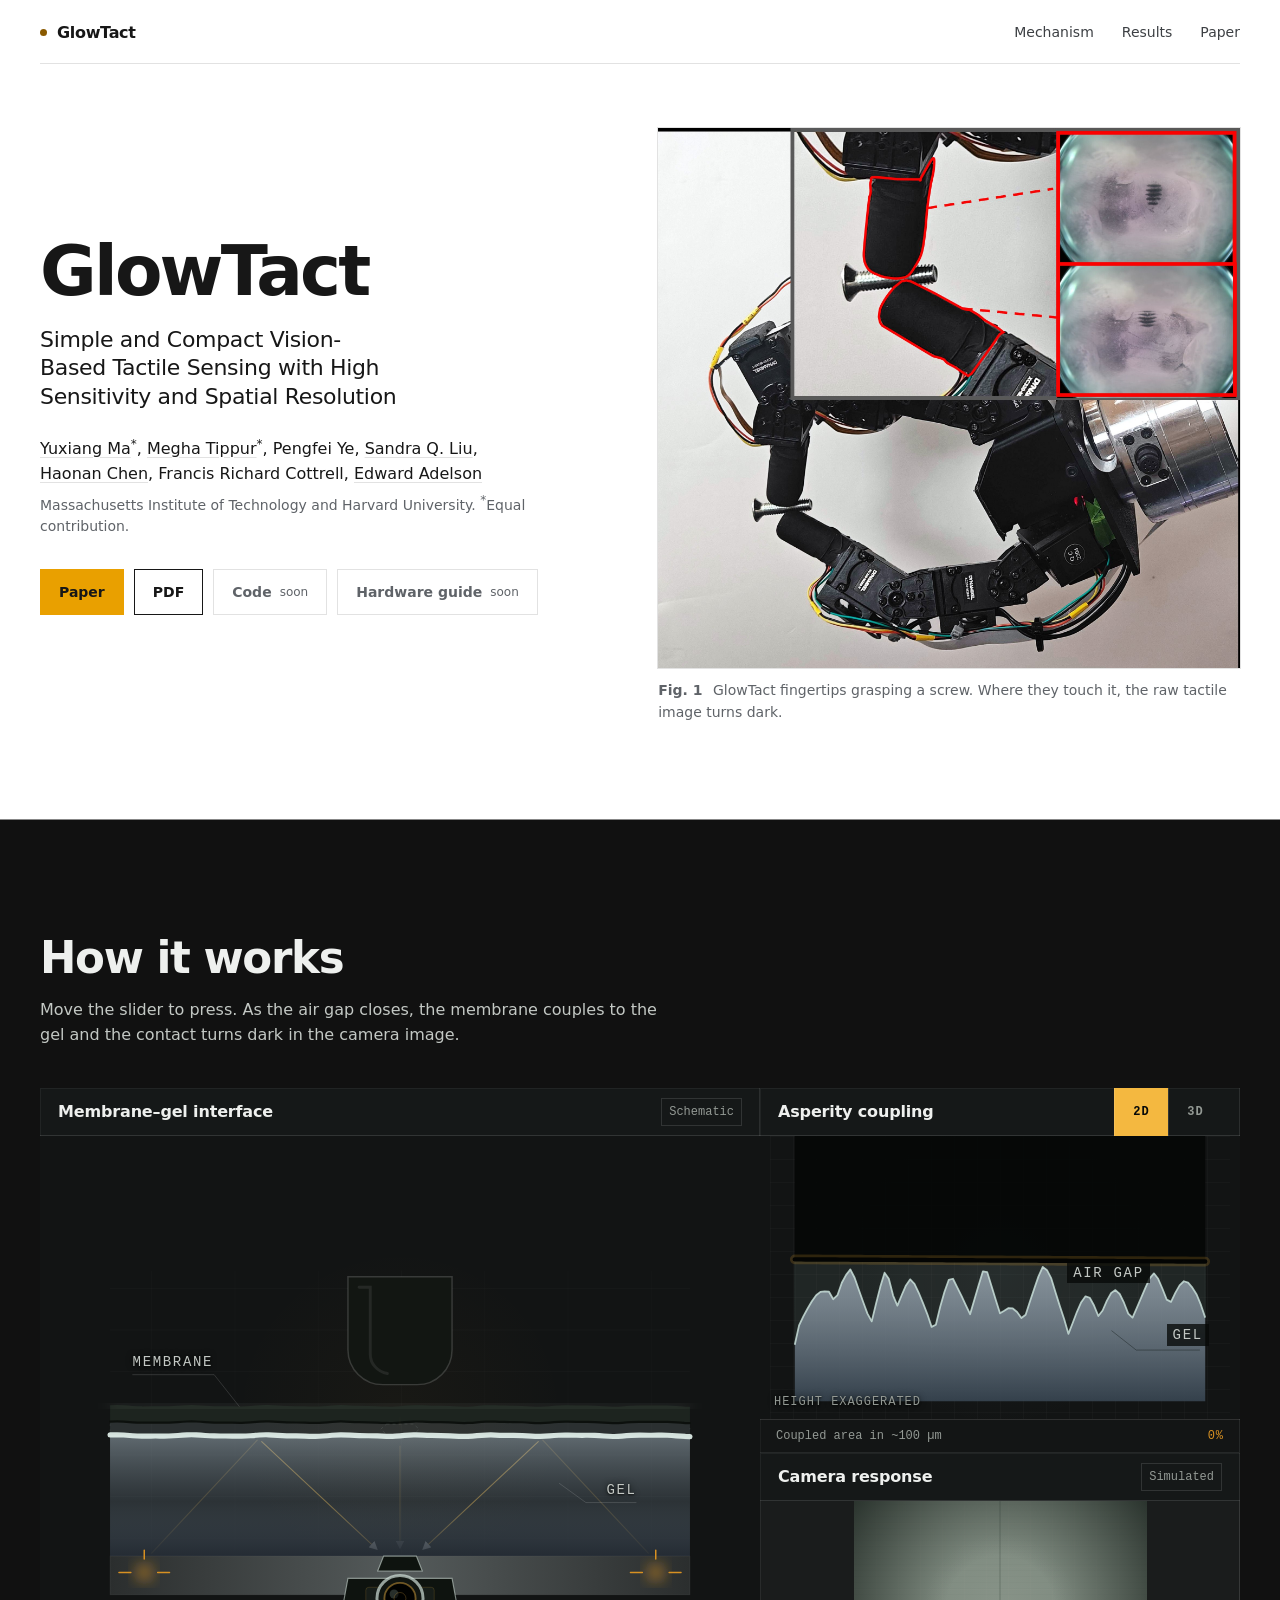
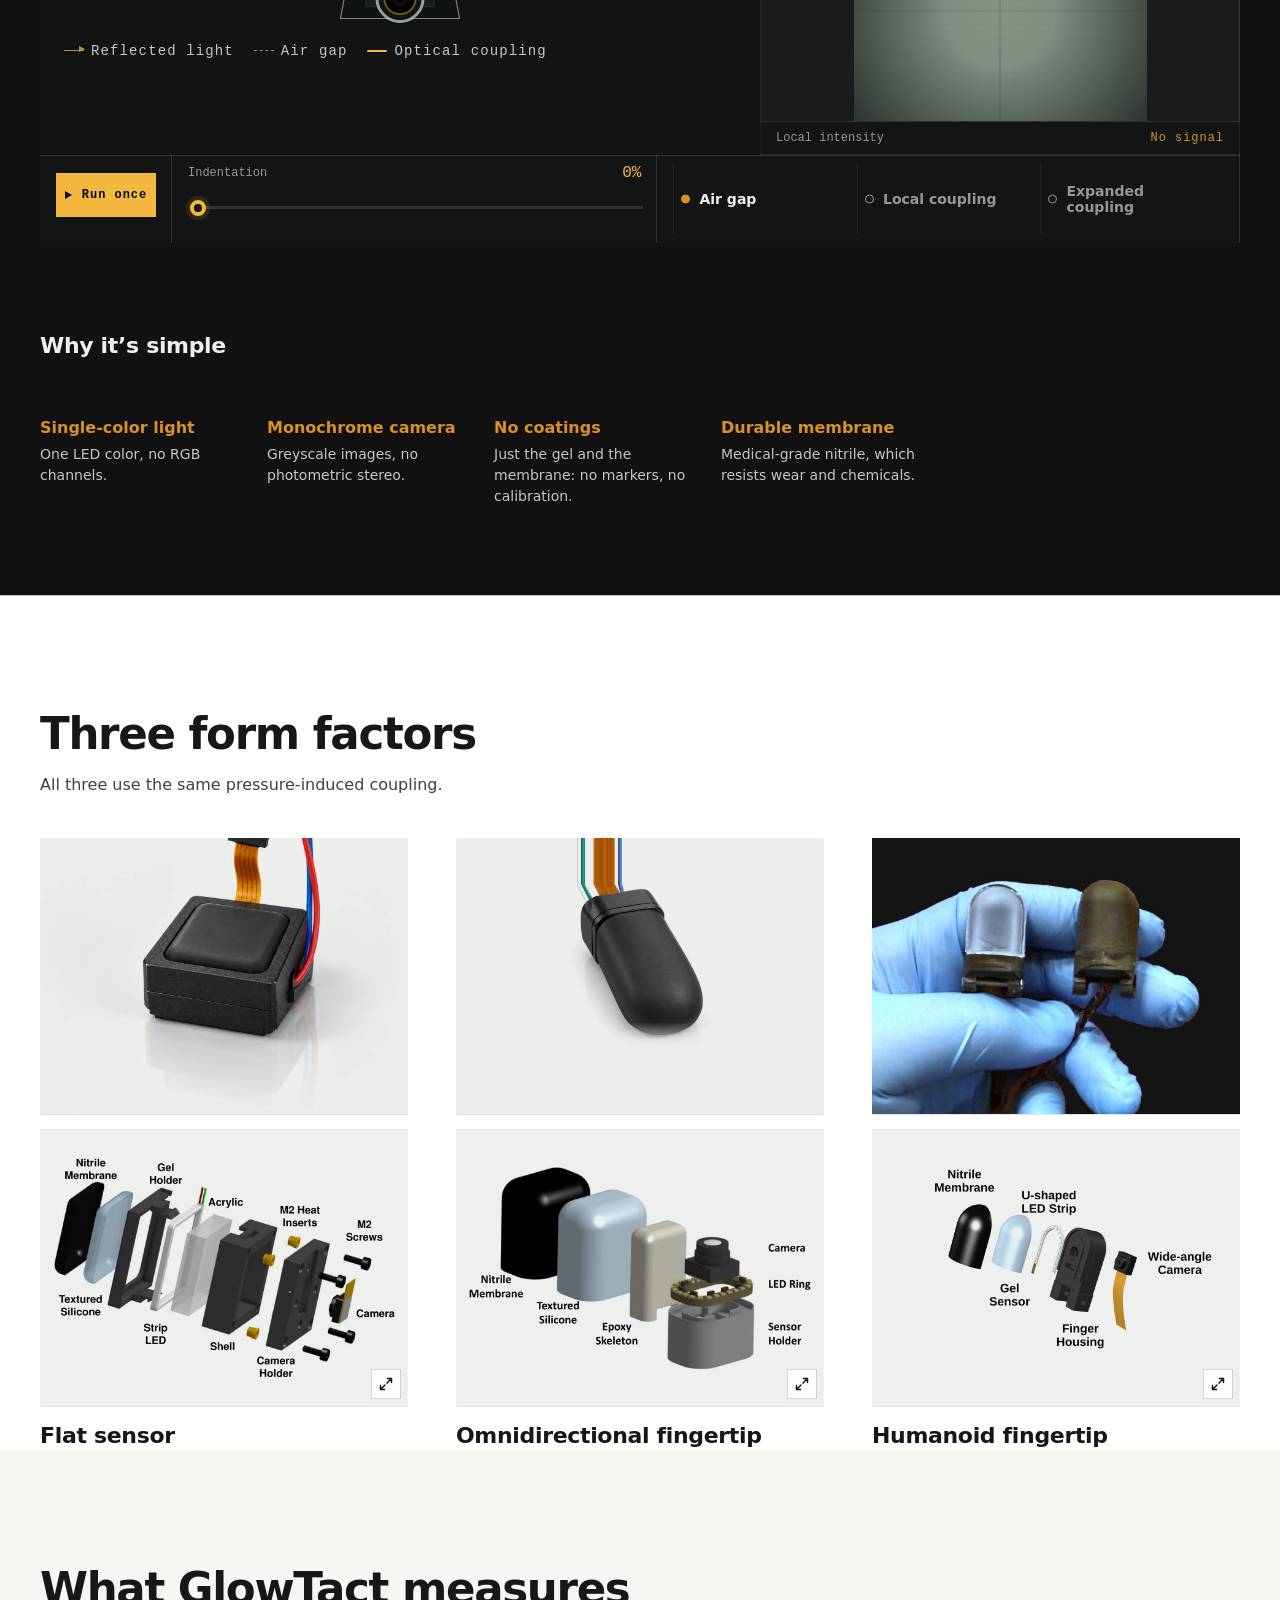
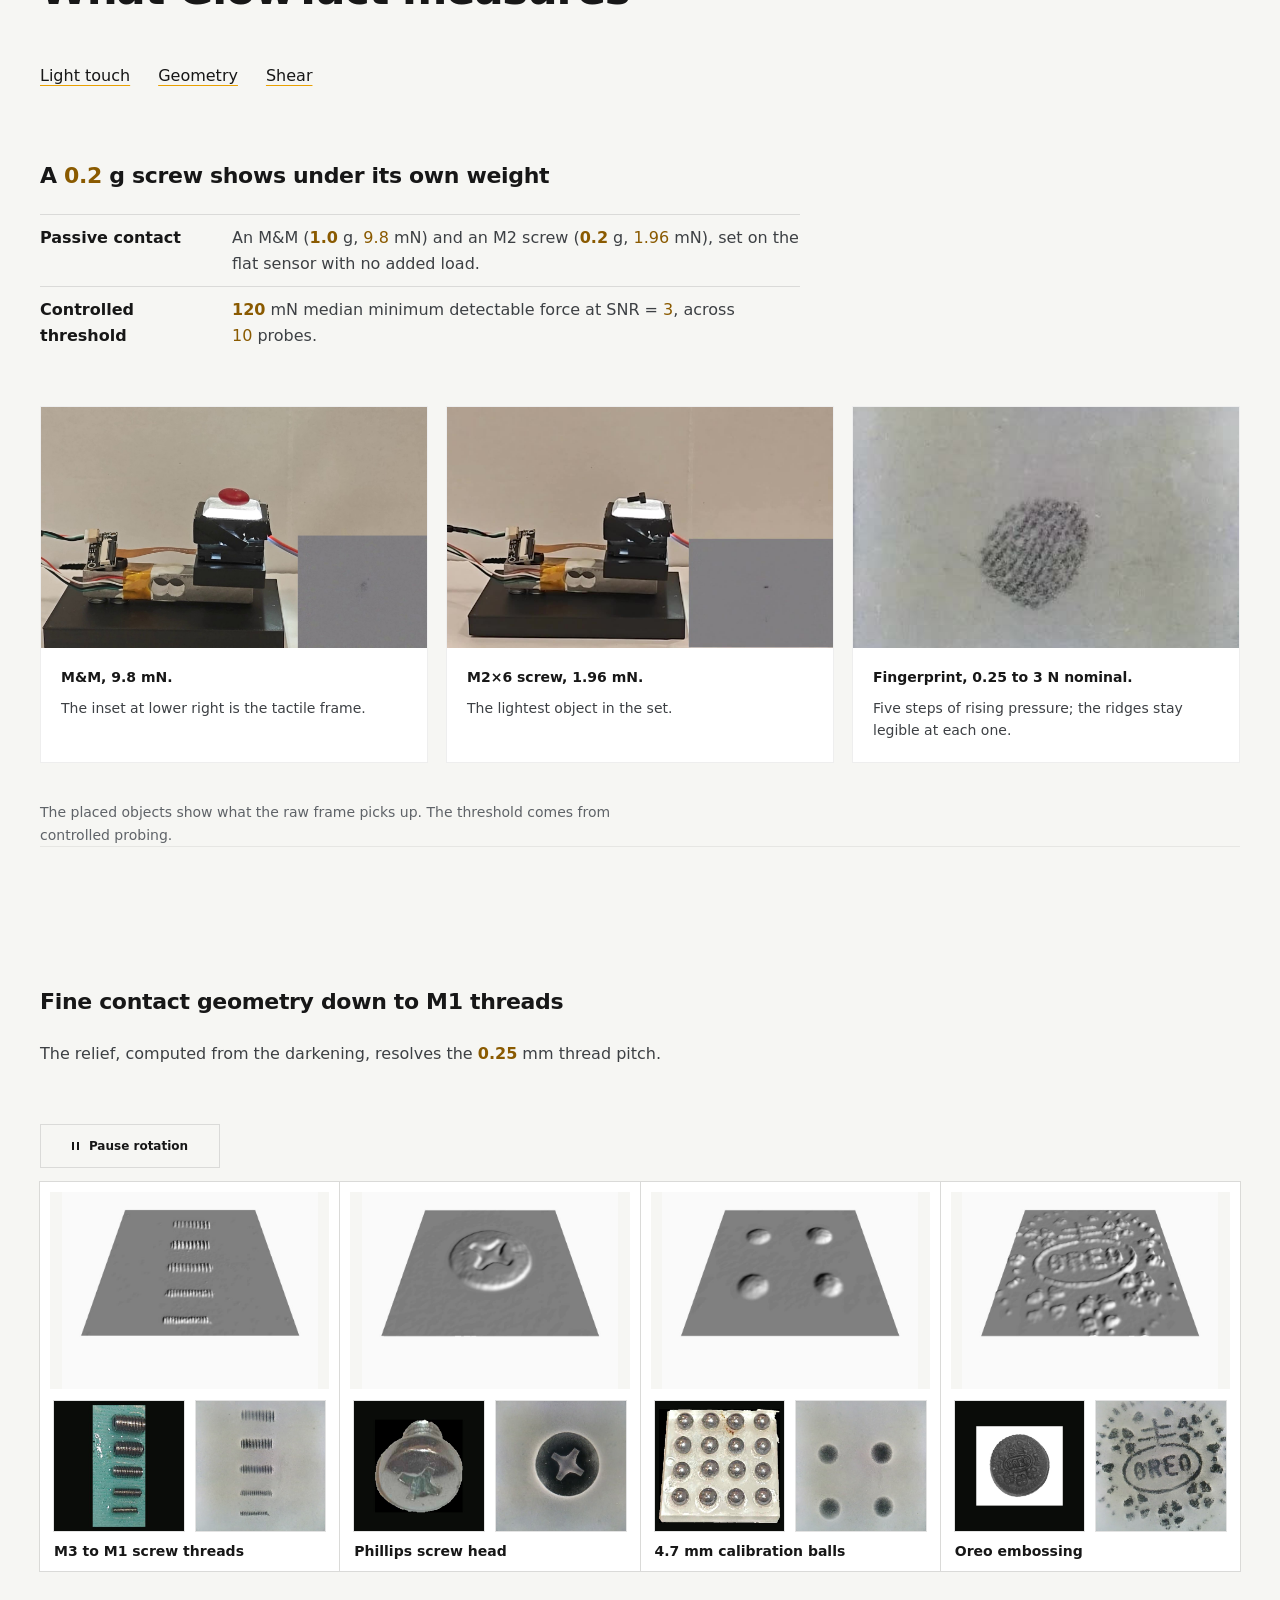
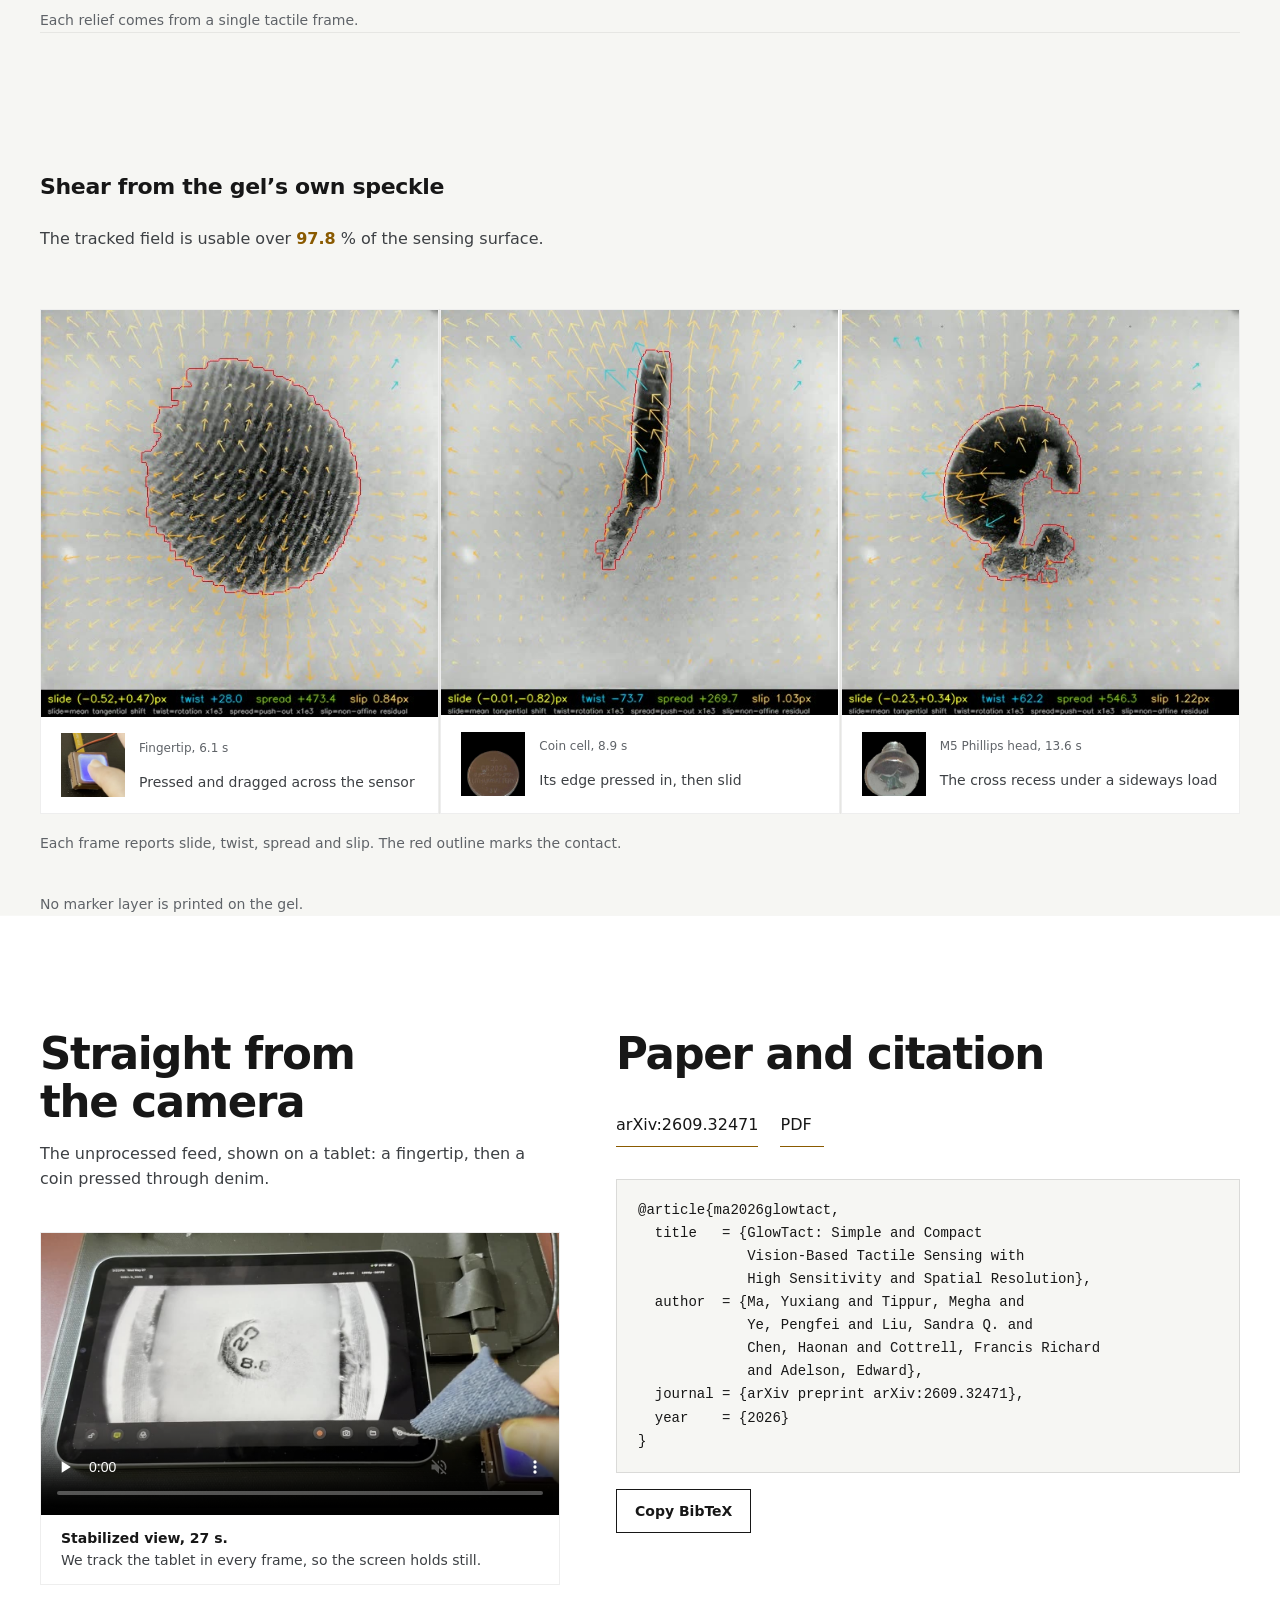
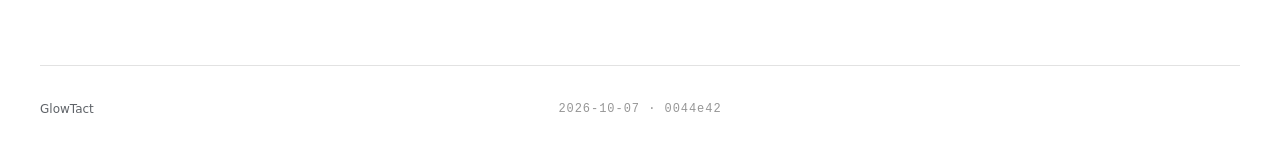
==== commit 8e601274: "feat(site): make the light design the published root - Root index.html is now generated from design/" ====
--- a/index.html
+++ b/index.html
@@ -1,7 +1,7 @@
 <!doctype html>
 <!--
   GENERATED FILE - DO NOT EDIT.
-  Produced from design/concept-03/index.html by design/tools/publish.py.
+  Produced from design/concept-04/index.html by design/tools/publish.py.
   Edit the concept, then re-run the tool (or design/tools/release.py).
 -->
 <html lang="en">
@@ -124,8 +124,11 @@
   ]
 }
     </script>
-    <link rel="stylesheet" href="./design/concept-03/styles.css">
-    <script src="./design/concept-03/app.js" defer></script>
+    <link rel="preconnect" href="https://fonts.googleapis.com">
+    <link rel="preconnect" href="https://fonts.gstatic.com" crossorigin>
+    <link rel="stylesheet" href="https://fonts.googleapis.com/css2?family=Geist:wght@400..700&amp;family=Geist+Mono:wght@400..600&amp;display=swap">
+    <link rel="stylesheet" href="./design/concept-04/styles.css">
+    <script src="./design/concept-04/app.js" defer></script>
   </head>
   <body>
     <a class="skip-link" href="#main">Skip to content</a>
@@ -133,8 +136,7 @@
     <header class="instrument-header">
       <a class="instrument-brand" href="#main" aria-label="GlowTact">
         <span class="status-lamp" aria-hidden="true"></span>
-        <strong>GLOWTACT</strong>
-        <span>OPTICAL TACTILE SENSOR</span>
+        <strong>GlowTact</strong>
       </a>
       <nav aria-label="Sections">
         <a href="#mechanism">Mechanism</a>
@@ -145,71 +147,66 @@
 
     <main id="main">
       <section class="signal-hero" aria-labelledby="signal-title">
-        <div class="hero-copy" data-reveal>
-          <h1 id="signal-title">Contact,<br>made visible.</h1>
-          <p class="hero-summary">
-            GlowTact turns pressure-induced optical coupling into a direct,
-            high-contrast tactile image using a microtextured clear gel,
-            a black membrane, and single-color illumination.
+        <div class="hero-copy">
+          <h1 id="signal-title">GlowTact</h1>
+          <p class="paper-title">
+            Simple and Compact Vision-Based Tactile Sensing with High
+            Sensitivity and Spatial Resolution
+          </p>
+          <p class="research-authors">
+            <a href="https://yuxiang-ma.github.io/" target="_blank" rel="noopener">Yuxiang Ma</a><sup>*</sup>, <a href="https://www.csail.mit.edu/person/megha-tippur" target="_blank" rel="noopener">Megha Tippur</a><sup>*</sup>,
+            Pengfei Ye, <a href="https://scholar.google.com/citations?user=6NX22usAAAAJ" target="_blank" rel="noopener">Sandra Q. Liu</a>, <a href="https://haonan16.github.io/" target="_blank" rel="noopener">Haonan Chen</a>,
+            Francis Richard Cottrell, <a href="https://www.csail.mit.edu/person/ted-adelson" target="_blank" rel="noopener">Edward Adelson</a>
+          </p>
+          <p class="research-affiliations">
+            Massachusetts Institute of Technology and Harvard University.
+            <sup>*</sup>Equal contribution.
           </p>
           <div class="hero-actions">
-            <a class="button button--primary" href="https://arxiv.org/abs/2609.32471" target="_blank" rel="noopener">
-              Paper
-              <span aria-hidden="true">↗</span>
-            </a>
+            <a class="button button--primary" href="https://arxiv.org/abs/2609.32471" target="_blank" rel="noopener">Paper</a>
             <a class="button button--quiet" href="./GlowTact.pdf" target="_blank" rel="noopener">PDF</a>
             <span class="button button--pending" aria-disabled="true">
-              Code <small>coming soon</small>
+              Code <small>soon</small>
             </span>
             <span class="button button--pending" aria-disabled="true">
-              Hardware guide <small>coming soon</small>
+              Hardware guide <small>soon</small>
             </span>
           </div>
         </div>
 
-        <figure class="hero-figure" data-reveal>
-          <div class="hero-figure__frame">
-            <img
-              src="./design/assets/images/hero-teaser.jpg"
-              alt="Paper teaser showing robotic hands using black GlowTact fingertips to contact screws, with corresponding tactile camera images"
-            >
-            <span class="figure-corner figure-corner--top" aria-hidden="true"></span>
-            <span class="figure-corner figure-corner--bottom" aria-hidden="true"></span>
-          </div>
+        <figure class="hero-figure">
+          <img
+            src="./design/assets/images/hero-teaser.jpg"
+            width="2148"
+            height="1994"
+            alt="Paper teaser showing robotic hands using black GlowTact fingertips to contact screws, with corresponding tactile camera images"
+          >
+          <figcaption>
+            <span class="fig-no">Fig. 1</span>
+            GlowTact fingertips grasping a screw. Where they touch it, the raw tactile image turns dark.
+          </figcaption>
         </figure>
       </section>
 
       <section class="mechanism" id="mechanism" aria-labelledby="mechanism-title">
-        <header class="section-header" data-reveal>
+        <header class="section-header">
           <div>
-            <h2 id="mechanism-title">How contact<br>becomes signal.</h2>
+            <h2 id="mechanism-title">How it works</h2>
           </div>
           <p>
-            One pressure control drives the deformation, the air-gap closure, and the camera response.
+            Move the slider to press. As the air gap closes, the membrane couples
+            to the gel and the contact turns dark in the camera image.
           </p>
         </header>
 
-        <div class="mechanism-shell" data-reveal>
-          <header class="mechanism-toolbar">
-            <div class="toolbar-identity">
-              <span class="status-lamp" aria-hidden="true"></span>
-              <div>
-                <strong>COUPLING MONITOR</strong>
-              </div>
-            </div>
-            <div class="toolbar-status">
-              <span>INTERFACE STATE</span>
-              <output id="toolbar-state">Local coupling</output>
-            </div>
-          </header>
-
+        <div class="mechanism-shell">
           <div class="mechanism-grid">
             <article class="instrument-view macro-view" aria-labelledby="macro-title">
               <header class="view-header">
                 <div>
                   <h3 id="macro-title">Membrane–gel interface</h3>
                 </div>
-                <span class="view-badge">SCHEMATIC</span>
+                <span class="view-badge">Schematic</span>
               </header>
 
               <div class="macro-stage">
@@ -433,9 +430,6 @@
                   <path id="micro-membrane" class="micro-membrane"></path>
                   <g id="micro-contact-points" class="micro-contact-points"></g>
 
-                  <g class="micro-annotation micro-annotation--gap" aria-hidden="true">
-                    <path d="M486 82H412L388 112"></path>
-                  </g>
                   <g class="micro-annotation micro-annotation--surface" aria-hidden="true">
                     <path d="M486 242H414L386 220"></path>
                   </g>
@@ -474,7 +468,7 @@
               </div>
 
               <footer class="microscope-readout">
-                <span class="micro-window-label">COUPLED AREA IN ~100 µm</span>
+                <span class="micro-window-label">Coupled area in ~100 µm</span>
                 <output id="contact-fraction">24%</output>
     </footer>
             </article>
@@ -484,7 +478,7 @@
                 <div>
                   <h3 id="output-title">Camera response</h3>
                 </div>
-                <span class="view-badge">SIMULATED</span>
+                <span class="view-badge">Simulated</span>
               </header>
               <div class="camera-stage" aria-hidden="true">
                 <span class="camera-vignette"></span>
@@ -497,7 +491,7 @@
                 <span class="camera-reticle camera-reticle--y"></span>
               </div>
               <footer class="camera-readout">
-                <span>LOCAL INTENSITY</span>
+                <span>Local intensity</span>
                 <output id="camera-intensity">No signal</output>
               </footer>
             </article>
@@ -505,7 +499,6 @@
 
           <div class="mechanism-console">
             <div class="sequence-control">
-              <span>SEQUENCE</span>
               <button id="play-sequence" type="button" aria-pressed="false">
                 <span class="play-icon" aria-hidden="true"></span>
                 <span id="play-label">Run once</span>
@@ -514,7 +507,7 @@
 
             <div class="pressure-control">
               <label for="signal-pressure">
-                <span>INDENTATION</span>
+                <span>Indentation</span>
                 <output id="pressure-percent" for="signal-pressure">0%</output>
               </label>
               <input
@@ -523,162 +516,169 @@
                 min="0"
                 max="100"
                 value="0"
-                aria-describedby="instrument-disclosure"
               >
             </div>
 
             <ol class="state-rail" aria-label="Coupling states">
-              <li data-state="gap" class="is-active" aria-current="step">
-                <span>00</span>
-                <strong>Air gap</strong>
+              <li data-state="gap" class="is-active">
+                <button type="button" data-pressure="0" aria-current="step"><strong>Air gap</strong></button>
               </li>
               <li data-state="local">
-                <span>01</span>
-                <strong>Local coupling</strong>
+                <button type="button" data-pressure="40"><strong>Local coupling</strong></button>
               </li>
               <li data-state="expanded">
-                <span>02</span>
-                <strong>Expanded coupling</strong>
+                <button type="button" data-pressure="80"><strong>Expanded coupling</strong></button>
               </li>
             </ol>
-
-            <div class="state-explanation" aria-live="polite">
-              <span id="state-index">STATE 00</span>
-              <p id="state-copy">
-                An air gap still separates membrane and gel; the camera sees no
-                contact signal.
-              </p>
-            </div>
-          </div>
-
-          <p class="instrument-disclosure" id="instrument-disclosure">
-            Qualitative model of the reported P2500 texture and coupling mechanism. Conceptual visualization. Geometry and optical paths are schematic and are not a calibrated mechanical or ray-tracing simulation.
-          </p>
+            <output id="toolbar-state" class="visually-hidden" for="signal-pressure">Air gap</output>
+          </div>
+
         </div>
 
-        <div class="principles" data-reveal>
+        <div class="principles">
           <header class="module-header">
-            <h3 id="principles-title">Why simple.</h3>
+            <h3 id="principles-title">Why it&#8217;s simple</h3>
           </header>
           <dl class="principles-list">
             <div>
               <dt>Single-color light</dt>
-              <dd>One LED, no RGB channels.</dd>
+              <dd>One LED color, no RGB channels.</dd>
             </div>
             <div>
               <dt>Monochrome camera</dt>
-              <dd>Greyscale sensor; no photometric stereo.</dd>
+              <dd>Greyscale images, no photometric stereo.</dd>
             </div>
             <div>
               <dt>No coatings</dt>
-              <dd>Gel and membrane alone; no markers, no calibration.</dd>
+              <dd>Just the gel and the membrane: no markers, no calibration.</dd>
             </div>
             <div>
               <dt>Durable membrane</dt>
-              <dd>Medical-grade nitrile; resists wear and chemicals.</dd>
+              <dd>Medical-grade nitrile, which resists wear and chemicals.</dd>
             </div>
           </dl>
         </div>
       </section>
 
       <section class="forms" aria-labelledby="forms-title">
-        <header class="section-header" data-reveal>
+        <header class="section-header">
           <div>
-            <h2 id="forms-title">One principle.<br>Three bodies.</h2>
+            <h2 id="forms-title">Three form factors</h2>
           </div>
           <p>
-            The same pressure-induced coupling drives all three.
+            All three use the same pressure-induced coupling.
           </p>
         </header>
 
-        <div class="form-comparison" data-reveal>
+        <div class="form-comparison">
           <article>
             <img class="form-photo form-photo--plate" loading="lazy" decoding="async"
                  src="./design/assets/images/forms/flat-product.jpg"
-                 alt="The flat GlowTact pad: a black square sensor with a flex cable and two wires">
-            <img class="form-photo form-photo--plate" loading="lazy" decoding="async"
-                 src="./design/assets/images/forms/flat-exploded.jpg"
-                 alt="Exploded view of the flat GlowTact build: nitrile membrane, textured silicone, gel holder, strip LED, acrylic, shell, camera holder and camera">
+                 alt="The flat sensor: a black square body with a flex cable and two wires">
+            <a class="form-zoom" href="./design/assets/images/forms/flat-exploded.jpg" target="_blank" rel="noopener">
+              <img class="form-photo form-photo--plate" loading="lazy" decoding="async"
+                   src="./design/assets/images/forms/flat-exploded.jpg"
+                   alt="Exploded view of the flat sensor: nitrile membrane, textured silicone, gel holder, strip LED, acrylic, shell, camera holder and camera">
+              <span class="visually-hidden">, full size (opens in a new tab)</span>
+              <svg class="form-zoom-icon" viewBox="0 0 16 16" aria-hidden="true" focusable="false"><path d="M9.5 2.5h4v4M13.5 2.5 9 7M6.5 13.5h-4v-4M2.5 13.5 7 9"></path></svg>
+            </a>
             <div>
-              <h3>Flat pad</h3>
-              <p>Nitrile membrane over textured silicone; strip LED around the acrylic.</p>
+              <h3>Flat sensor</h3>
             </div>
           </article>
           <article>
             <img class="form-photo form-photo--plate" loading="lazy" decoding="async"
-                 src="./design/assets/images/forms/tip-product.jpg"
-                 alt="The fingertip GlowTact: a black rounded dome on a short housing with a flex cable">
-            <img class="form-photo form-photo--plate" loading="lazy" decoding="async"
-                 src="./design/assets/images/forms/tip-exploded.jpg"
-                 alt="Exploded view of the domed fingertip build: nitrile membrane, textured silicone, epoxy skeleton, LED ring, camera and sensor holder">
+                 src="./design/assets/images/forms/tip-product-scaled.jpg"
+                 alt="The omnidirectional fingertip: a black rounded dome on a short housing with a flex cable">
+            <a class="form-zoom" href="./design/assets/images/forms/tip-exploded.jpg" target="_blank" rel="noopener">
+              <img class="form-photo form-photo--plate" loading="lazy" decoding="async"
+                   src="./design/assets/images/forms/tip-exploded.jpg"
+                   alt="Exploded view of the omnidirectional fingertip: nitrile membrane, textured silicone, epoxy skeleton, LED ring, camera and sensor holder">
+              <span class="visually-hidden">, full size (opens in a new tab)</span>
+              <svg class="form-zoom-icon" viewBox="0 0 16 16" aria-hidden="true" focusable="false"><path d="M9.5 2.5h4v4M13.5 2.5 9 7M6.5 13.5h-4v-4M2.5 13.5 7 9"></path></svg>
+            </a>
             <div>
-              <h3>Fingertip</h3>
-              <p>Textured silicone over a clear epoxy skeleton with an LED ring.</p>
+              <h3>Omnidirectional fingertip</h3>
             </div>
           </article>
           <article>
             <img class="form-photo" loading="lazy" decoding="async"
                  src="./design/assets/images/forms/tips-in-hand.jpg"
                  alt="Two humanoid fingertip sensors held in a gloved hand, one with its gel exposed and one covered by the membrane">
-            <img class="form-photo form-photo--plate" loading="lazy" decoding="async"
-                 src="./design/assets/images/forms/humanoid-exploded.jpg"
-                 alt="Exploded view of the humanoid fingertip: nitrile membrane, gel sensor, U-shaped LED strip, finger housing and wide-angle camera">
+            <a class="form-zoom" href="./design/assets/images/forms/humanoid-exploded.jpg" target="_blank" rel="noopener">
+              <img class="form-photo form-photo--plate" loading="lazy" decoding="async"
+                   src="./design/assets/images/forms/humanoid-exploded.jpg"
+                   alt="Exploded view of the humanoid fingertip: nitrile membrane, gel sensor, U-shaped LED strip, finger housing and wide-angle camera">
+              <span class="visually-hidden">, full size (opens in a new tab)</span>
+              <svg class="form-zoom-icon" viewBox="0 0 16 16" aria-hidden="true" focusable="false"><path d="M9.5 2.5h4v4M13.5 2.5 9 7M6.5 13.5h-4v-4M2.5 13.5 7 9"></path></svg>
+            </a>
             <div>
-              <h3>Humanoid finger</h3>
-              <p>About 17 mm wide with front-facing tactile coverage.</p>
+              <h3>Humanoid fingertip</h3>
             </div>
           </article>
         </div>
       </section>
 
       <section class="results" id="results" aria-labelledby="results-title">
-        <header class="section-header results-header" data-reveal>
+        <header class="section-header results-header">
           <div>
-            <h2 id="results-title">What GlowTact measures.</h2>
+            <h2 id="results-title">What GlowTact measures</h2>
           </div>
         </header>
 
         <ol class="results-index" aria-label="Results index">
-          <li><a href="#sensitivity"><span>DAT / 01</span> Light touch</a></li>
-          <li><a href="#reconstruction"><span>DAT / 02</span> Geometry</a></li>
-          <li><a href="#shear"><span>DAT / 03</span> Shear</a></li>
+          <li><a href="#sensitivity">Light touch</a></li>
+          <li><a href="#reconstruction">Geometry</a></li>
+          <li><a href="#shear">Shear</a></li>
         </ol>
 
         <article class="result-module" id="sensitivity" aria-labelledby="sensitivity-title">
-          <header class="module-header" data-reveal>
-            <h3 id="sensitivity-title">It sees two millinewtons.</h3>
-            <p class="signal-label"><span>DAT / 01</span> Light touch</p>
-            <p class="module-claim">
-              An M&amp;M at <strong data-metric="sensitivity.passive_mm_mass">1.0</strong>&nbsp;g
-              (<span data-metric="sensitivity.passive_mm_force">9.8</span>&nbsp;mN) and an M2 screw at
-              <strong data-metric="sensitivity.passive_m2_mass">0.2</strong>&nbsp;g
-              (<span data-metric="sensitivity.passive_m2_force">1.96</span>&nbsp;mN) both show in the
-              raw frame under their own weight.
-            </p>
+          <header class="module-header">
+            <h3 id="sensitivity-title">A <span data-metric="sensitivity.passive_m2_mass">0.2</span>&nbsp;g screw shows under its own weight</h3>
+            <dl class="module-claim sensitivity-claims">
+              <div>
+                <dt>Passive contact</dt>
+                <dd>
+                  An M&amp;M (<strong data-metric="sensitivity.passive_mm_mass">1.0</strong>&nbsp;g,
+                  <span data-metric="sensitivity.passive_mm_force">9.8</span>&nbsp;mN) and an M2 screw
+                  (<strong data-metric="sensitivity.passive_m2_mass">0.2</strong>&nbsp;g,
+                  <span data-metric="sensitivity.passive_m2_force">1.96</span>&nbsp;mN), set on the
+                  flat sensor with no added load.
+                </dd>
+              </div>
+              <div>
+                <dt>Controlled threshold</dt>
+                <dd>
+                  <strong data-metric="sensitivity.min_detectable_force_median_glowtact" data-metric-scale="1000">120</strong>&nbsp;mN
+                  median minimum detectable force at SNR&nbsp;=&nbsp;<span data-metric="sensitivity.snr_threshold">3</span>,
+                  across <span data-metric="sensitivity.probe_count">10</span> probes.
+                </dd>
+              </div>
+            </dl>
           </header>
 
-          <div class="passive-pair" data-reveal>
+          <div class="passive-pair">
             <figure class="evidence-figure evidence-figure--video">
-              <video controls muted playsinline preload="none"
+              <video controls loop muted playsinline preload="none"
                      poster="./design/assets/images/mms-contact-poster.jpg"
-                     aria-label="An M and M resting on the GlowTact pad under its own weight, with the tactile image inset">
-                <source src="./design/assets/video/mms-contact.mp4" type="video/mp4">
+                     aria-label="An M and M resting on the flat sensor under its own weight, with the tactile image inset">
+                <source src="./design/assets/video/mms-contact-720.mp4" type="video/mp4">
                 Your browser does not support embedded video.
               </video>
               <figcaption>
-                <span>M&amp;M / 9.8 mN</span>
-                Resting under its own weight; tactile frame inset.
+                <span>M&amp;M, 9.8 mN.</span>
+                The inset at lower right is the tactile frame.
               </figcaption>
             </figure>
             <figure class="evidence-figure evidence-figure--video">
-              <video controls muted playsinline preload="none"
+              <video controls loop muted playsinline preload="none"
                      poster="./design/assets/images/sensitivity/screw-m2-poster.jpg"
-                     aria-label="An M2 screw resting on the GlowTact pad under its own weight, with the tactile image inset">
+                     aria-label="An M2 screw resting on the flat sensor under its own weight, with the tactile image inset">
                 <source src="./design/assets/video/sensitivity/screw-m2.mp4" type="video/mp4">
                 Your browser does not support embedded video.
               </video>
               <figcaption>
-                <span>M2×6 SCREW / 1.96 mN</span>
+                <span>M2×6 screw, 1.96 mN.</span>
                 The lightest object in the set.
               </figcaption>
             </figure>
@@ -686,22 +686,20 @@
               <video controls muted playsinline preload="none"
                      loop
                      poster="./design/assets/images/fingerprint-progression-poster.jpg"
-                     aria-label="A fingertip pressed progressively harder, from 0.25 N to 3.0 N, showing increasing contact darkness">
+                     aria-label="A fingertip pressed progressively harder, from a nominal 0.25 to 3 N, showing increasing contact darkness">
                 <source src="./design/assets/video/fingerprint-progression.mp4" type="video/mp4">
                 Your browser does not support embedded video.
               </video>
               <figcaption>
-                <span>FINGERPRINT / 0.25 TO 3.0 N</span>
-                Pressed harder in five steps; ridges legible throughout.
+                <span>Fingerprint, 0.25 to 3 N nominal.</span>
+                Five steps of rising pressure; the ridges stay legible at each one.
               </figcaption>
             </figure>
           </div>
 
           <p class="module-scope">
-            Controlled threshold test:
-            <span data-metric="sensitivity.min_detectable_force_median_glowtact">0.12</span>&nbsp;N median
-            minimum detectable force at SNR&nbsp;=&nbsp;<span data-metric="sensitivity.snr_threshold">3</span>
-            across <span data-metric="sensitivity.probe_count">10</span> probes.
+            The placed objects show what the raw frame picks up. The threshold comes from
+            controlled probing.
           </p>
         </article>
 
@@ -710,12 +708,11 @@
             id="reconstruction"
             aria-labelledby="reconstruction-title"
           >
-          <header class="module-header" data-reveal>
-            <h3 id="reconstruction-title">One dark image, turned in three dimensions.</h3>
-            <p class="signal-label"><span>DAT / 02</span> Geometry</p>
+          <header class="module-header">
+            <h3 id="reconstruction-title">Fine contact geometry down to M1 threads</h3>
             <p class="module-claim">
-              Relief from a single frame&#8217;s darkening resolves M1 threads at
-              <strong data-metric="reconstruction.finest_thread_pitch">0.25</strong>&nbsp;mm pitch.
+              The relief, computed from the darkening, resolves the
+              <strong data-metric="reconstruction.finest_thread_pitch">0.25</strong>&nbsp;mm thread pitch.
             </p>
           </header>
 
@@ -727,7 +724,7 @@
           </div>
 
           <div class="recon-gallery">
-            <figure class="recon-card" data-reveal>
+            <figure class="recon-card">
               <div class="recon-stage">
                 <video
                   class="recon-spin"
@@ -758,7 +755,7 @@
               </figcaption>
             </figure>
 
-            <figure class="recon-card" data-reveal>
+            <figure class="recon-card">
               <div class="recon-stage">
                 <video
                   class="recon-spin"
@@ -789,7 +786,7 @@
               </figcaption>
             </figure>
 
-            <figure class="recon-card" data-reveal>
+            <figure class="recon-card">
               <div class="recon-stage">
                 <video
                   class="recon-spin"
@@ -820,7 +817,7 @@
               </figcaption>
             </figure>
 
-            <figure class="recon-card" data-reveal>
+            <figure class="recon-card">
               <div class="recon-stage">
                 <video
                   class="recon-spin"
@@ -854,22 +851,21 @@
           </div>
 
           <p class="module-scope" id="reconstruction-disclosure">
-            Relief recovered from a single tactile frame.
+            Each relief comes from a single tactile frame.
           </p>
         </article>
 
         <article class="result-module" id="shear" aria-labelledby="shear-title">
-          <header class="module-header" data-reveal>
-            <h3 id="shear-title">It reads the sideways pull.</h3>
-            <p class="signal-label"><span>DAT / 03</span> Shear</p>
+          <header class="module-header">
+            <h3 id="shear-title">Shear from the gel&#8217;s own speckle</h3>
             <p class="module-claim">
-              Marker-free shear from the gel&#8217;s own speckle, usable over
-              <strong data-metric="shear.usable_field_lcn_clahe">97.8</strong>&nbsp;% of the pad.
+              The tracked field is usable over
+              <strong data-metric="shear.usable_field_lcn_clahe">97.8</strong>&nbsp;% of the sensing surface.
             </p>
           </header>
 
           <div class="shear-layout">
-            <div class="shear-viewer" data-reveal>
+            <div class="shear-viewer">
               <div class="shear-tabs" role="tablist" aria-label="Shear tracking clips">
               <button type="button" role="tab" id="shear-tab-0"
                       aria-controls="shear-clip-0" aria-selected="true"
@@ -879,22 +875,22 @@
                       tabindex="-1">Coin cell</button>
               <button type="button" role="tab" id="shear-tab-2"
                       aria-controls="shear-clip-2" aria-selected="false"
-                      tabindex="-1">M5 Phillips head</button>
+                      tabindex="-1">M5 Phillips</button>
               </div>
               <div class="shear-clips">
                 <figure class="shear-stage is-active" id="shear-clip-0" role="tabpanel" aria-labelledby="shear-tab-0">
                   <video controls loop muted playsinline preload="none"
                          poster="./design/assets/images/shear/1_fingertip-poster.jpg"
-                         aria-label="Marker-free shear field for a fingertip pressed and dragged across the pad">
+                         aria-label="Marker-free shear field for a fingertip pressed and dragged across the flat sensor">
                     <source src="./design/assets/video/shear/1_fingertip.mp4" type="video/mp4">
                     Your browser does not support embedded video.
                   </video>
                   <figcaption>
                     <img class="shear-object" loading="lazy" decoding="async"
                          src="./design/assets/images/shear/1_fingertip-object.jpg"
-                         alt="A fingertip on the GlowTact pad">
-                    <span class="shear-clip-label">FINGERTIP / 6.1 S</span>
-                    <span class="shear-clip-note">Pressed and dragged across the pad</span>
+                         alt="A fingertip on the flat sensor">
+                    <span class="shear-clip-label">Fingertip, 6.1 s</span>
+                    <span class="shear-clip-note">Pressed and dragged across the sensor</span>
                   </figcaption>
                 </figure>
                 <figure class="shear-stage" id="shear-clip-1" role="tabpanel" aria-labelledby="shear-tab-1">
@@ -908,8 +904,8 @@
                     <img class="shear-object" loading="lazy" decoding="async"
                          src="./design/assets/images/shear/2_coin-object.jpg"
                          alt="A CR2025 coin cell">
-                    <span class="shear-clip-label">COIN CELL / 8.9 S</span>
-                    <span class="shear-clip-note">The cell's edge loaded and slid</span>
+                    <span class="shear-clip-label">Coin cell, 8.9 s</span>
+                    <span class="shear-clip-note">Its edge pressed in, then slid</span>
                   </figcaption>
                 </figure>
                 <figure class="shear-stage" id="shear-clip-2" role="tabpanel" aria-labelledby="shear-tab-2">
@@ -923,34 +919,35 @@
                     <img class="shear-object" loading="lazy" decoding="async"
                          src="./design/assets/images/shear/4_phillips_head_screw_M5-object.jpg"
                          alt="An M5 Phillips-head screw, head up">
-                    <span class="shear-clip-label">M5 PHILLIPS HEAD / 13.6 S</span>
-                    <span class="shear-clip-note">A cross recess under tangential load</span>
+                    <span class="shear-clip-label">M5 Phillips head, 13.6 s</span>
+                    <span class="shear-clip-note">The cross recess under a sideways load</span>
                   </figcaption>
                 </figure>
               </div>
               <p class="shear-legend">
-                Readouts per frame: slide, twist, spread, slip; the red outline is the contact.
+                Each frame reports slide, twist, spread and slip. The red outline marks the contact.
               </p>
             </div>
           </div>
 
           <p class="module-scope">
-            Marker-free: the field comes from the gel&#8217;s own speckle, with no printed marker layer.
+            No marker layer is printed on the gel.
           </p>
         </article>
       </section>
 
+      <div class="closing-pair">
       <section class="live" id="live" aria-labelledby="live-title">
-        <header class="section-header" data-reveal>
+        <header class="section-header">
           <div>
-            <h2 id="live-title">Straight from the camera.</h2>
+            <h2 id="live-title">Straight from the camera</h2>
           </div>
           <p>
-            The raw feed on a tablet, no processing: a fingertip, then a coin through denim.
+            The unprocessed feed, shown on a tablet: a fingertip, then a coin pressed through denim.
           </p>
         </header>
 
-        <div class="live-layout" data-reveal>
+        <div class="live-layout">
           <figure class="live-stage" id="live-stage">
             <video id="live-video" controls loop muted playsinline preload="none"
                    poster="./design/assets/images/live/live-stabilized-poster.jpg"
@@ -959,61 +956,43 @@
               Your browser does not support embedded video.
             </video>
             <figcaption>
-              <span>LOCKED VIEW / 27 S</span>
-              <span>The handheld camera is registered to the tablet frame by frame.</span>
+              <span>Stabilized view, 27 s.</span>
+              <span>We track the tablet in every frame, so the screen holds still.</span>
             </figcaption>
           </figure>
         </div>
       </section>
 
       <section class="research-console" id="research" aria-labelledby="research-title">
-        <div class="research-heading" data-reveal>
-          <h2 id="research-title">GlowTact</h2>
-          <p>
-            Simple and Compact Vision-Based Tactile Sensing with High
-            Sensitivity and Spatial Resolution
-          </p>
-          <p class="research-authors">
-            <a href="https://yuxiang-ma.github.io/" target="_blank" rel="noopener">Yuxiang Ma</a><sup>*</sup>, <a href="https://www.csail.mit.edu/person/megha-tippur" target="_blank" rel="noopener">Megha Tippur</a><sup>*</sup>,
-            Pengfei Ye, <a href="https://scholar.google.com/citations?user=6NX22usAAAAJ" target="_blank" rel="noopener">Sandra Q. Liu</a>, <a href="https://haonan16.github.io/" target="_blank" rel="noopener">Haonan Chen</a>,
-            Francis Richard Cottrell, <a href="https://www.csail.mit.edu/person/ted-adelson" target="_blank" rel="noopener">Edward Adelson</a>
-          </p>
-          <p class="research-affiliations">
-            Massachusetts Institute of Technology and Harvard University.
-            <sup>*</sup>Equal contribution.
-          </p>
+        <div class="research-heading">
+          <h2 id="research-title">Paper and citation</h2>
           <p class="research-links">
             <a href="https://arxiv.org/abs/2609.32471" target="_blank" rel="noopener">arXiv:2609.32471</a>
             <a href="./GlowTact.pdf" target="_blank" rel="noopener">PDF</a>
           </p>
-          <p class="research-abstract">
-            Vision-based tactile sensors provide rich contact information for robotic
-            manipulation, but existing designs can be hard to simplify and adapt to the
-            size and constraints of humanoid fingertips. GlowTact is a pressure-responsive
-            vision-based tactile sensing mechanism that directly visualizes contact
-            pressure: it requires only single-color, non-directional illumination, and the
-            raw tactile image directly represents the pressure distribution without
-            explicit geometry reconstruction. The paper demonstrates gram-scale contact
-            detection, accurate normal-force estimation, and reconstruction of fine contact
-            geometry, including M1 screw threads.
-          </p>
         </div>
-        <div class="research-meta" data-reveal>
-          <pre><code>@article{ma2026glowtact,
-  title   = {GlowTact: Simple and Compact Vision-Based
-             Tactile Sensing with High Sensitivity and Spatial Resolution},
-  author  = {Ma, Yuxiang and Tippur, Megha and Ye, Pengfei and Liu, Sandra Q.
-             and Chen, Haonan and Cottrell, Francis Richard and Adelson, Edward},
+        <div class="research-meta">
+          <pre><code id="bibtex-code">@article{ma2026glowtact,
+  title   = {GlowTact: Simple and Compact
+             Vision-Based Tactile Sensing with
+             High Sensitivity and Spatial Resolution},
+  author  = {Ma, Yuxiang and Tippur, Megha and
+             Ye, Pengfei and Liu, Sandra Q. and
+             Chen, Haonan and Cottrell, Francis Richard
+             and Adelson, Edward},
   journal = {arXiv preprint arXiv:2609.32471},
   year    = {2026}
 }</code></pre>
+          <button class="copy-bibtex" type="button" data-copy-target="bibtex-code" data-copy-status="copy-status">Copy BibTeX</button>
+          <span class="visually-hidden" id="copy-status" role="status"></span>
         </div>
       </section>
+      </div>
     </main>
 
     <footer class="instrument-footer">
-      <p><span class="status-lamp" aria-hidden="true"></span> GLOWTACT</p>
-      <span class="build-stamp" aria-hidden="true">2026-10-06 · e123503</span>
+      <p>GlowTact</p>
+      <span class="build-stamp" aria-hidden="true">2026-10-07 · 0044e42</span>
     </footer>
   </body>
 </html>
--- a/design/concept-04/styles.css
+++ b/design/concept-04/styles.css
@@ -0,0 +1,3500 @@
+:root {
+  /* Light figure-page register (concept-04, published at /v2/). The page is
+     paper; the mechanism band below re-declares the instrument's dark set. */
+  --font-ui: "Geist", system-ui, sans-serif;
+  --font-mono: "Geist Mono", ui-monospace, monospace;
+  --camera-black: #ffffff;
+  --nitrile: #f6f6f3;
+  --optic-surface-1: #ffffff;
+  --optic-surface-2: #f6f6f3;
+  --optic-surface-3: #ecebe6;
+  --optic-surface-4: #dddcd5;
+  --signal-amber: #8a5a00;
+  --signal-amber-bright: #e9a000;
+  --signal-amber-dim: #8a5a00;
+  --signal-wash: rgba(233, 160, 0, 0.14);
+  --gel: #a3b4bf;
+  --gel-deep: #536270;
+  --air-gap: rgba(190, 205, 214, 0.15);
+  --readout: #171717;
+  --readout-secondary: #3d4044;
+  --readout-tertiary: #5f6368;
+  --readout-dim: #5f6368;
+  --optic-ring: rgba(23, 23, 23, 0.12);
+  --optic-ring-soft: rgba(23, 23, 23, 0.07);
+  --optic-grid: rgba(23, 23, 23, 0.05);
+  --focus: #8a5a00;
+  --pressure: 0;
+  --signal-level: 0%;
+  --coupling-width: 0%;
+  --coupling-strength: 0;
+  --reflection-opacity: 0.76;
+  --camera-darkness: 0.18;
+  --camera-response-opacity: 0;
+  --annulus-strength: 0.12;
+  --camera-contact-width: 42px;
+  --camera-contact-height: 24px;
+  --indenter-y: 34px;
+  /*
+   * Three-step type scale for all interface and diagram text. Seven distinct
+   * sizes (7-13px) previously coexisted inside the mechanism panel alone;
+   * every small-text rule now maps to fine (annotations), label (readouts and
+   * controls) or title (panel headings).
+   */
+  --text-fine: 12px;
+  --text-label: 14px;
+  --text-title: 16px;
+  --ease-out: cubic-bezier(0.23, 1, 0.32, 1);
+  color: var(--readout);
+  background: var(--camera-black);
+  font-family: var(--font-ui);
+  font-synthesis: none;
+  -webkit-font-smoothing: antialiased;
+}
+
+* {
+  box-sizing: border-box;
+}
+
+html {
+  scroll-behavior: smooth;
+  scrollbar-color: var(--optic-surface-4) var(--camera-black);
+}
+
+body {
+  margin: 0;
+  min-width: 320px;
+  background: var(--camera-black);
+}
+
+a {
+  color: inherit;
+}
+
+button,
+input {
+  font: inherit;
+}
+
+button,
+a,
+input,
+video {
+  -webkit-tap-highlight-color: transparent;
+}
+
+img,
+video,
+canvas,
+svg {
+  display: block;
+  max-width: 100%;
+}
+
+[hidden] {
+  display: none !important;
+}
+
+:focus-visible {
+  outline: 2px solid var(--focus);
+  outline-offset: 4px;
+}
+
+.skip-link {
+  position: fixed;
+  z-index: 100;
+  top: 12px;
+  left: -9999px;
+  /* Measured 41px tall; a real target once focus reveals it. */
+  min-height: 44px;
+  display: inline-flex;
+  align-items: center;
+  padding: 12px 16px;
+  color: var(--camera-black);
+  background: var(--signal-amber-bright);
+  font-size: var(--text-title);
+  font-weight: 700;
+}
+
+.skip-link:focus-visible {
+  left: 12px;
+}
+
+.instrument-header,
+.instrument-footer,
+main {
+  width: min(1560px, calc(100% - 64px));
+  margin-inline: auto;
+}
+
+.instrument-header {
+  position: relative;
+  z-index: 20;
+  min-height: 88px;
+  display: grid;
+  grid-template-columns: 1fr auto 1fr;
+  align-items: center;
+  box-shadow: inset 0 -1px var(--optic-ring);
+}
+
+.instrument-brand {
+  min-height: 44px;
+  display: flex;
+  align-items: center;
+  justify-self: start;
+  gap: 10px;
+  text-decoration: none;
+}
+
+.instrument-brand strong {
+  font-size: var(--text-title);
+  letter-spacing: 0.08em;
+}
+
+.instrument-brand > span:last-child {
+  color: var(--readout-dim);
+  font-family: var(--font-mono);
+  font-size: var(--text-fine);
+  letter-spacing: 0.12em;
+}
+
+.status-lamp {
+  width: 7px;
+  height: 7px;
+  flex: 0 0 auto;
+  border-radius: 50%;
+  background: var(--signal-amber);
+}
+
+.instrument-header nav {
+  display: flex;
+  gap: 28px;
+}
+
+.instrument-header nav a {
+  min-height: 44px;
+  display: inline-flex;
+  align-items: center;
+  color: var(--readout-secondary);
+  font-size: var(--text-label);
+  letter-spacing: 0.08em;
+  text-decoration: none;
+  text-transform: uppercase;
+  transition: color 140ms var(--ease-out);
+}
+
+.instrument-header nav a:hover {
+  color: var(--signal-amber-bright);
+}
+
+.signal-hero {
+  /* Capped: a phone in desktop mode lays out at about 980px on a 2100px-tall
+     viewport, and 100svh floated the copy 880px below the header (2026-09-27). */
+  min-height: min(calc(100svh - 72px), 860px);
+  display: grid;
+  grid-template-columns: minmax(390px, 0.78fr) minmax(560px, 1.22fr);
+  grid-template-rows: 1fr auto;
+  gap: 40px clamp(48px, 6vw, 112px);
+  padding-block: clamp(54px, 7vh, 96px) 24px;
+}
+
+.hero-copy {
+  align-self: center;
+  padding-block: 20px;
+}
+
+.signal-label {
+  display: flex;
+  align-items: center;
+  gap: 12px;
+  margin: 0 0 28px;
+  color: var(--signal-amber);
+  font-family: var(--font-mono);
+  font-size: var(--text-fine);
+  letter-spacing: 0.12em;
+  text-transform: uppercase;
+}
+
+.signal-label::before {
+  width: 24px;
+  height: 1px;
+  flex: 0 0 auto;
+  background: var(--signal-amber);
+  content: "";
+}
+
+.signal-label span {
+  color: var(--signal-amber);
+}
+
+.hero-copy h1,
+.section-header h2,
+.research-heading h2,
+.module-header h3 {
+  font-family: var(--font-ui);
+  font-stretch: condensed;
+  text-wrap: balance;
+}
+
+/* The hero is the one uppercase display setting on the page; every other
+   heading is sentence case on one of two clamps (h2, h3). */
+.hero-copy h1 {
+  text-transform: uppercase;
+}
+
+.hero-copy h1 {
+  max-width: 680px;
+  margin: 0;
+  font-size: clamp(58px, 6.5vw, 108px);
+  font-weight: 650;
+  letter-spacing: -0.065em;
+  line-height: 0.82;
+}
+
+.hero-summary {
+  max-width: 590px;
+  margin: 36px 0 0;
+  color: var(--readout-secondary);
+  font-size: 16px;
+  line-height: 1.65;
+  text-wrap: pretty;
+}
+
+.hero-actions {
+  display: flex;
+  flex-wrap: wrap;
+  gap: 10px;
+  margin-top: 34px;
+}
+
+.button {
+  min-height: 46px;
+  display: inline-flex;
+  align-items: center;
+  justify-content: center;
+  gap: 18px;
+  padding: 0 18px;
+  border: 1px solid transparent;
+  font-family: var(--font-mono);
+  font-size: var(--text-label);
+  font-weight: 700;
+  letter-spacing: 0.08em;
+  text-decoration: none;
+  text-transform: uppercase;
+  transition:
+    color 150ms var(--ease-out),
+    background-color 150ms var(--ease-out),
+    border-color 150ms var(--ease-out),
+    transform 120ms var(--ease-out);
+}
+
+.button:active {
+  transform: scale(0.98);
+}
+
+.button--primary {
+  color: var(--camera-black);
+  background: var(--signal-amber-bright);
+}
+
+.button--primary:hover {
+  background: #ffd077;
+}
+
+.button--quiet {
+  color: var(--readout-secondary);
+  border-color: var(--optic-ring);
+  background: var(--optic-surface-1);
+}
+
+.button--quiet:hover {
+  color: var(--readout);
+  border-color: rgba(255, 255, 255, 0.16);
+}
+
+/* An action that exists but is not live yet: a span, not a link (verify.py
+ * forbids placeholder hrefs) and not a disabled button (disabled text would
+ * fall under AA). Same size as its live neighbours. */
+.button--pending {
+  color: var(--readout-tertiary);
+  border-color: var(--optic-ring);
+  background: transparent;
+  cursor: default;
+}
+
+.button--pending small {
+  color: var(--readout-dim);
+  font-size: var(--text-fine);
+  font-weight: 500;
+  letter-spacing: 0.08em;
+}
+
+.hero-figure {
+  align-self: center;
+  margin: 0;
+}
+
+.hero-figure__frame {
+  position: relative;
+  padding: 10px;
+  background: var(--optic-surface-1);
+  box-shadow:
+    inset 0 0 0 1px var(--optic-ring),
+    0 22px 70px rgba(0, 0, 0, 0.18);
+}
+
+.hero-figure__frame::before {
+  position: absolute;
+  inset: 10px;
+  z-index: 1;
+  box-shadow: inset 0 0 0 1px rgba(0, 0, 0, 0.16);
+  pointer-events: none;
+  content: "";
+}
+
+.hero-figure img {
+  width: 100%;
+  height: auto;
+  max-height: min(72svh, 820px);
+  object-fit: contain;
+  background: #e9e9e5;
+}
+
+.figure-corner {
+  position: absolute;
+  z-index: 2;
+  width: 32px;
+  height: 32px;
+  pointer-events: none;
+}
+
+.figure-corner--top {
+  top: 3px;
+  left: 3px;
+  border-top: 1px solid var(--signal-amber);
+  border-left: 1px solid var(--signal-amber);
+}
+
+.figure-corner--bottom {
+  right: 3px;
+  bottom: 3px;
+  border-right: 1px solid var(--signal-amber);
+  border-bottom: 1px solid var(--signal-amber);
+}
+
+.hero-figure figcaption {
+  display: grid;
+  grid-template-columns: auto minmax(220px, 1fr);
+  gap: 28px;
+  align-items: start;
+  padding: 14px 2px 0;
+}
+
+.hero-figure figcaption span {
+  color: var(--readout-tertiary);
+  font-family: var(--font-mono);
+  font-size: var(--text-fine);
+  letter-spacing: 0.12em;
+}
+
+.hero-figure figcaption p {
+  max-width: 520px;
+  justify-self: end;
+  margin: 0;
+  color: var(--readout-tertiary);
+  font-size: var(--text-label);
+  line-height: 1.5;
+  text-align: right;
+}
+
+/* Sections alternate two grounds so a phone reads bands, not one black
+   field: hero, forms and record on camera-black; mechanism and results on
+   nitrile. The shadow + clip pair bleeds the band to the viewport edges
+   without changing the centred layout. */
+.mechanism,
+.results {
+  background: var(--nitrile);
+  box-shadow: 0 0 0 100vmax var(--nitrile);
+  clip-path: inset(0 -100vmax);
+}
+
+/* The eyebrows that used to space the section heads were removed on
+   2026-09-27; the bands carry their own head room instead. */
+.mechanism,
+.forms,
+.results,
+.live {
+  padding-top: clamp(124px, 15vw, 240px);
+}
+
+.section-header {
+  display: grid;
+  grid-template-columns: minmax(0, 1.3fr) minmax(280px, 0.7fr);
+  gap: 48px;
+  align-items: end;
+  margin-bottom: 42px;
+}
+
+.section-header .signal-label {
+  margin-bottom: 22px;
+}
+
+.section-header h2 {
+  max-width: 940px;
+  margin: 0;
+  font-size: clamp(34px, 4vw, 52px);
+  font-weight: 640;
+  letter-spacing: -0.048em;
+  line-height: 0.88;
+}
+
+.section-header > p {
+  max-width: 480px;
+  justify-self: end;
+  margin: 0 0 6px;
+  color: var(--readout-secondary);
+  font-size: var(--text-title);
+  line-height: 1.58;
+  text-wrap: pretty;
+}
+
+.mechanism-shell {
+  overflow: hidden;
+  background: var(--optic-surface-1);
+  box-shadow: inset 0 0 0 1px var(--optic-ring);
+}
+
+.mechanism-toolbar {
+  min-height: 50px;
+  display: flex;
+  align-items: center;
+  justify-content: space-between;
+  flex-wrap: wrap;
+  gap: 12px 24px;
+  padding: 6px 22px;
+  background: var(--nitrile);
+  box-shadow: inset 0 -1px var(--optic-ring);
+}
+
+.toolbar-identity {
+  display: flex;
+  align-items: center;
+  gap: 12px;
+}
+
+.toolbar-identity div,
+.toolbar-status {
+  display: grid;
+  gap: 4px;
+}
+
+.toolbar-identity strong,
+.toolbar-status output {
+  color: var(--readout);
+  font-size: var(--text-label);
+  font-weight: 650;
+  letter-spacing: 0.08em;
+}
+
+.toolbar-identity div > span,
+.toolbar-status > span {
+  color: var(--readout-dim);
+  font-family: var(--font-mono);
+  font-size: var(--text-fine);
+  letter-spacing: 0.12em;
+}
+
+.toolbar-status {
+  text-align: right;
+}
+
+.toolbar-status output {
+  color: var(--signal-amber-bright);
+}
+
+.mechanism-grid {
+  display: grid;
+  /*
+   * 6:4. The microscope and sensor views carry as much of the explanation
+   * as the device schematic, and at 1.72/0.88 (66/34) they were cramped.
+   */
+  grid-template-columns: minmax(0, 6fr) minmax(380px, 4fr);
+  grid-template-rows: minmax(300px, auto) minmax(250px, auto);
+}
+
+.instrument-view {
+  min-width: 0;
+  background: var(--optic-surface-2);
+  box-shadow:
+    inset -1px -1px var(--optic-ring),
+    inset 1px 1px var(--optic-ring-soft);
+}
+
+.macro-view {
+  grid-row: 1 / span 2;
+  /*
+   * The device view spans both rows, so the microscope + camera column sets
+   * its height. Its header and stage did not absorb that extra height, which
+   * left ~130px of empty panel below the legend. Letting the stage take the
+   * free space keeps the schematic optically centred in whatever height the
+   * neighbouring column dictates.
+   */
+  display: grid;
+  grid-template-rows: auto 1fr;
+}
+
+.view-header {
+  min-height: 48px;
+  display: flex;
+  align-items: center;
+  justify-content: space-between;
+  gap: 18px;
+  padding: 0 18px;
+  background: rgba(8, 10, 9, 0.22);
+  box-shadow: inset 0 -1px var(--optic-ring);
+}
+
+.view-header > div:first-child {
+  display: grid;
+  gap: 4px;
+}
+
+.view-header span,
+.view-badge {
+  color: var(--readout-dim);
+  font-family: var(--font-mono);
+  font-size: var(--text-fine);
+  letter-spacing: 0.12em;
+}
+
+.view-header h3 {
+  margin: 0;
+  color: var(--readout);
+  font-size: var(--text-title);
+  font-weight: 580;
+  letter-spacing: -0.01em;
+}
+
+.view-badge {
+  padding: 7px 8px;
+  color: var(--readout-tertiary);
+  box-shadow: inset 0 0 0 1px var(--optic-ring);
+}
+
+.macro-stage {
+  position: relative;
+  min-height: 548px;
+  display: grid;
+  align-content: center;
+  padding: 10px 18px 18px;
+  overflow: hidden;
+  background:
+    radial-gradient(circle at 50% 45%, rgba(227, 161, 40, 0.03), transparent 34%),
+    var(--optic-surface-1);
+}
+
+#macro-svg {
+  width: 100%;
+  height: auto;
+  overflow: visible;
+}
+
+.macro-grid-lines path {
+  fill: none;
+  stroke: var(--optic-grid);
+  stroke-width: 1;
+  opacity: 0.62;
+}
+
+#macro-indenter {
+  transform: translateY(var(--indenter-y));
+  transition: transform 100ms linear;
+}
+
+#macro-indenter > path:first-child {
+  fill: #121612;
+  stroke: rgba(255, 255, 255, 0.16);
+  stroke-width: 2;
+}
+
+#macro-indenter .indenter-highlight {
+  fill: none;
+  stroke: rgba(255, 255, 255, 0.08);
+  stroke-linecap: round;
+  stroke-width: 4;
+}
+
+#macro-indenter text {
+  fill: var(--readout-dim);
+  font-family: var(--font-mono);
+  font-size: var(--text-label);
+  letter-spacing: 0.12em;
+}
+
+.macro-air-gap {
+  fill: var(--air-gap);
+  stroke: rgba(177, 204, 198, 0.14);
+  stroke-dasharray: 2 5;
+  stroke-width: 1;
+}
+
+/*
+ * The membrane is drawn as a filled band (its 3 mil body) bounded by two
+ * edges: the shadow path now traces the lit TOP surface the indenter presses
+ * on, and .macro-membrane traces the underside facing the air gap. The old
+ * single 13px stroke both understated the film and leaked half its width
+ * into the air gap below the drawn boundary.
+ */
+.macro-membrane-body {
+  fill: #1d241f;
+  stroke: none;
+}
+
+.macro-membrane-shadow {
+  fill: none;
+  stroke: rgba(215, 231, 222, 0.38);
+  stroke-linecap: round;
+  stroke-width: 3;
+  filter: url("#soft-glow");
+}
+
+.macro-membrane {
+  fill: none;
+  stroke: #0c100d;
+  stroke-linecap: round;
+  stroke-linejoin: round;
+  stroke-width: 3;
+}
+
+.macro-gel {
+  fill: url("#gel-gradient");
+}
+
+.macro-texture-line {
+  fill: none;
+  stroke: rgba(226, 240, 235, 0.92);
+  stroke-linecap: round;
+  stroke-width: 7;
+}
+
+.macro-acrylic {
+  fill: url("#acrylic-gradient");
+  stroke: rgba(255, 255, 255, 0.08);
+  stroke-width: 1;
+}
+
+.macro-coupling-glow {
+  fill: url("#coupling-gradient");
+  opacity: calc(0.03 + var(--coupling-strength) * 0.2);
+  transform-box: fill-box;
+  transform-origin: center;
+  transform: scaleX(calc(0.25 + var(--pressure) * 1.05));
+}
+
+.macro-coupling-line {
+  fill: none;
+  stroke: var(--signal-amber-bright);
+  stroke-linecap: round;
+  stroke-width: 1.9;
+  opacity: calc(0.24 + var(--coupling-strength) * 0.76);
+}
+
+.macro-rays {
+  color: var(--signal-amber-bright);
+}
+
+.macro-rays .ray {
+  fill: none;
+  stroke: currentColor;
+  stroke-linecap: round;
+  stroke-width: 1.45;
+}
+
+.macro-rays .ray--incident {
+  opacity: 0.22;
+}
+
+.macro-rays .ray--reflected {
+  opacity: calc(var(--reflection-opacity) * 0.7);
+}
+
+.macro-rays .ray--center {
+  opacity: calc(0.18 - var(--pressure) * 0.13);
+}
+
+.macro-label path {
+  fill: none;
+  stroke: rgba(255, 255, 255, 0.18);
+  stroke-width: 1;
+}
+
+
+/*
+ * The sampled-window marker is annotation, not signal: a single faint dashed
+ * outline centred on the contact, no leader, no label. The micro panel header
+ * already names the window, so the schematic stays clean. It brightens
+ * slightly on hover for anyone who goes looking for it.
+ */
+.macro-scale-marker path {
+  fill: none;
+  stroke: rgba(196, 210, 202, 0.16);
+  stroke-width: 1;
+  stroke-dasharray: 4 4;
+  transition: stroke 200ms linear;
+}
+
+.macro-stage:hover .macro-scale-marker path {
+  stroke: rgba(196, 210, 202, 0.4);
+}
+
+.macro-camera-body,
+.macro-camera-mount {
+  fill: #0e130f;
+  stroke: rgba(215, 228, 222, 0.56);
+  stroke-width: 1.5;
+}
+
+.macro-camera-sensor {
+  fill: rgba(24, 31, 27, 0.92);
+  stroke: rgba(255, 192, 74, 0.2);
+  stroke-width: 1;
+}
+
+.macro-camera-ring {
+  fill: #101511;
+  stroke: rgba(214, 230, 223, 0.68);
+  stroke-width: 4;
+}
+
+.macro-camera-lens {
+  fill: #010201;
+  stroke: rgba(255, 192, 74, 0.42);
+  stroke-width: 2.5;
+}
+
+.macro-camera-glass {
+  fill: rgba(181, 209, 198, 0.22);
+  stroke: none;
+}
+
+.macro-camera-aperture {
+  fill: #000;
+  stroke: rgba(255, 192, 74, 0.5);
+  stroke-width: 1.25;
+}
+
+
+.macro-led {
+  fill: none;
+  stroke: var(--signal-amber);
+  stroke-linecap: round;
+  stroke-width: 2;
+}
+
+.macro-led circle {
+  fill: var(--signal-amber);
+  filter: url("#soft-glow");
+}
+
+.macro-legend {
+  /* In flow under the drawing: at the label size the three entries wrap to
+     two rows on a phone, and an overlay then sat on the camera. */
+  display: flex;
+  flex-wrap: wrap;
+  gap: 12px 20px;
+  margin-top: 18px;
+  padding: 0 6px;
+  color: var(--readout-secondary);
+  font-family: var(--font-mono);
+  font-size: var(--text-label);
+  letter-spacing: 0.08em;
+}
+
+/*
+ * Diagram labels live in HTML, positioned over the drawing, never as SVG
+ * <text>: SVG text scales with the viewBox and measured 8.7px on the 1280
+ * layout (2026-09-27). The frame matches the svg box exactly, so the
+ * percentages below are the leader-line endpoints in viewBox units.
+ */
+.stage-frame {
+  position: relative;
+  width: 100%;
+}
+
+.stage-label {
+  position: absolute;
+  margin: 0;
+  color: var(--readout-secondary);
+  font-family: var(--font-mono);
+  font-size: var(--text-label);
+  letter-spacing: 0.12em;
+  line-height: 1;
+  text-transform: uppercase;
+  white-space: nowrap;
+  pointer-events: none;
+  text-shadow:
+    0 0 6px rgba(7, 9, 8, 0.9),
+    0 1px 2px rgba(7, 9, 8, 0.8);
+}
+
+.stage-label--membrane {
+  left: 10.9%;
+  bottom: calc(62.2% + 6px);
+}
+
+.stage-label--gel {
+  right: 15.4%;
+  bottom: calc(30.4% + 6px);
+}
+
+.stage-label--gap {
+  right: 6.5%;
+  bottom: calc(74.4% + 6px);
+}
+
+.stage-label--surface {
+  /* Sits on the light gel fill: a small dark plate instead of dark text. */
+  right: 6.5%;
+  bottom: calc(24.4% + 4px);
+  padding: 4px 6px;
+  background: rgba(7, 9, 8, 0.78);
+  text-shadow: none;
+}
+
+.macro-legend span {
+  display: inline-flex;
+  align-items: center;
+  gap: 7px;
+}
+
+.macro-legend i {
+  width: 18px;
+  height: 2px;
+  display: inline-block;
+}
+
+.legend-ray {
+  background: var(--signal-amber);
+}
+
+.legend-gap {
+  background: var(--gel);
+  opacity: 0.35;
+}
+
+.legend-coupling {
+  background: var(--signal-amber-bright);
+}
+
+.view-header--tabs {
+  align-items: stretch;
+}
+
+.view-header--tabs > div:first-child {
+  align-self: center;
+}
+
+.micro-tabs {
+  display: flex;
+  align-self: stretch;
+}
+
+.micro-tabs button {
+  min-width: 54px;
+  min-height: 44px;
+  border: 0;
+  border-left: 1px solid var(--optic-ring);
+  color: var(--readout-dim);
+  background: transparent;
+  font-family: var(--font-mono);
+  font-size: var(--text-fine);
+  font-weight: 700;
+  letter-spacing: 0.08em;
+  cursor: pointer;
+  transition:
+    color 140ms var(--ease-out),
+    background-color 140ms var(--ease-out);
+}
+
+.micro-tabs button:hover {
+  color: var(--readout);
+}
+
+.micro-tabs button[aria-selected="true"] {
+  color: var(--camera-black);
+  background: var(--signal-amber-bright);
+}
+
+/* The Camera tab exists for the phone layout only; the desktop grid shows
+ * the sensor output beside the microscope. */
+.micro-tab--phone {
+  display: none;
+}
+
+.micro-window-label {
+  white-space: nowrap;
+  overflow: hidden;
+  text-overflow: ellipsis;
+}
+
+.micro-panel {
+  position: relative;
+  min-height: 244px;
+  overflow: hidden;
+  background:
+    radial-gradient(circle at 50% 48%, rgba(163, 180, 191, 0.05), transparent 55%),
+    var(--optic-surface-1);
+}
+
+/*
+ * Scale the microscope drawing by its own aspect ratio rather than pinning a
+ * pixel height. At 1920 the fixed 210px box letterboxed the 520x320 artwork,
+ * wasting the column's width on empty margin while the mechanism animation --
+ * the analytical centre of the page -- rendered smaller than any other panel.
+ * The max-height keeps the right column from outgrowing the device view.
+ */
+.micro-panel svg,
+.micro-panel canvas {
+  width: 100%;
+  height: auto;
+  /*
+   * Bound the drawing by WIDTH, not height. Capping the height re-introduced
+   * the letterboxing this rule exists to remove: at 1920 a 528px-wide column
+   * clipped to 300px tall rendered at 1.76 instead of the artwork's 1.63.
+   * Constraining width lets aspect-ratio hold the proportion exactly while
+   * still bounding the height that feeds the 920px shell budget.
+   */
+  max-width: 460px;
+  margin-inline: auto;
+  aspect-ratio: 520 / 320;
+}
+
+.micro-panel canvas {
+  background: transparent;
+}
+
+.micro-gap-area {
+  fill: rgba(160, 193, 184, 0.1);
+  stroke: rgba(160, 193, 184, 0.12);
+  stroke-width: 1;
+}
+
+.micro-surface-fill {
+  fill: url("#micro-gel-gradient");
+}
+
+.micro-surface-line {
+  fill: none;
+  stroke: rgba(202, 224, 218, 0.84);
+  stroke-linejoin: round;
+  stroke-width: 2;
+}
+
+/*
+ * In the ~100 um section a 3 mil membrane is a slab whose far side is out of
+ * frame, so the body fills from the draped underside past the top of the
+ * panel and the stroked paths become its lower edge, not the film itself.
+ */
+.micro-membrane-body {
+  fill: rgba(6, 8, 7, 0.94);
+  stroke: none;
+}
+
+.micro-membrane-shadow {
+  fill: none;
+  stroke: rgba(227, 161, 40, 0.18);
+  stroke-linecap: round;
+  stroke-linejoin: round;
+  stroke-width: 11;
+}
+
+.micro-membrane {
+  fill: none;
+  stroke: #030403;
+  stroke-linecap: round;
+  stroke-linejoin: round;
+  stroke-width: 5;
+}
+
+.micro-contact-segment {
+  /* A filled seam that hugs the interface, not a stroked curve over it. */
+  fill: var(--signal-amber-bright);
+  stroke: var(--signal-amber-bright);
+  stroke-linejoin: round;
+  stroke-width: 0.8;
+  opacity: calc(0.32 + var(--coupling-strength) * 0.68);
+}
+
+.micro-annotation path {
+  fill: none;
+  stroke: rgba(255, 255, 255, 0.17);
+  stroke-width: 1;
+}
+
+
+.micro-annotation--surface path {
+  stroke: rgba(10, 18, 15, 0.42);
+}
+
+
+.micro-scale {
+  position: absolute;
+  right: 14px;
+  bottom: 10px;
+  left: 14px;
+  display: flex;
+  justify-content: space-between;
+  gap: 20px;
+  color: var(--readout-dim);
+  font-family: var(--font-mono);
+  font-size: var(--text-fine);
+  /* Legible when the row lands on the light gel area in stacked layouts. */
+  text-shadow:
+    0 0 6px rgba(7, 9, 8, 0.9),
+    0 1px 2px rgba(7, 9, 8, 0.8);
+  letter-spacing: 0.08em;
+}
+
+.micro-scale span {
+  display: inline-flex;
+  align-items: center;
+  gap: 6px;
+}
+
+.micro-scale i {
+  width: 8px;
+  height: 8px;
+  display: inline-block;
+  background: var(--signal-amber);
+}
+
+.canvas-fallback {
+  position: absolute;
+  top: 16px;
+  right: 16px;
+  max-width: 170px;
+  margin: 0;
+  color: var(--readout-dim);
+  font-size: var(--text-fine);
+  line-height: 1.45;
+  text-align: right;
+  pointer-events: none;
+}
+
+.microscope-readout,
+.camera-readout {
+  min-height: 34px;
+  display: flex;
+  align-items: center;
+  justify-content: space-between;
+  gap: 18px;
+  padding: 0 16px;
+  color: var(--readout-dim);
+  background: rgba(8, 10, 9, 0.35);
+  box-shadow: inset 0 1px var(--optic-ring);
+  font-family: var(--font-mono);
+  font-size: var(--text-fine);
+  letter-spacing: 0.08em;
+}
+
+.microscope-readout output,
+.camera-readout output {
+  color: var(--signal-amber);
+  font-size: var(--text-fine);
+}
+
+.camera-stage {
+  position: relative;
+  aspect-ratio: 4 / 3;
+  /*
+   * Widening the microscope column also widened this 4:3 stage, which grew
+   * it from 249px to 309px tall and pushed the whole mechanism shell past
+   * the 920px desktop budget. The cap decouples the sensor readout's height
+   * from the column width; the response is a centred disc, so losing the
+   * strict 4:3 costs nothing.
+   */
+  /*
+   * Sized as the sensor's actual ROI (320x240) and centred in its column:
+   * the stage previously computed a 293px width from its height cap and
+   * then sat flush left, which read as off-centre on the page.
+   */
+  max-height: 220px;
+  max-width: 293px;
+  margin-inline: auto;
+  min-height: 0;
+  overflow: hidden;
+  background:
+    radial-gradient(circle at 50% 50%, rgba(224, 231, 219, calc(0.09 + var(--camera-response-opacity) * 0.09)), transparent 43%),
+    linear-gradient(rgba(255, 255, 255, 0.01) 1px, transparent 1px) 0 0 / 22px 22px,
+    linear-gradient(90deg, rgba(255, 255, 255, 0.01) 1px, transparent 1px) 0 0 / 22px 22px,
+    #7f8b80;
+}
+
+.camera-vignette,
+.camera-noise,
+.camera-contact,
+.camera-reticle {
+  position: absolute;
+  inset: 0;
+}
+
+.camera-vignette {
+  background: radial-gradient(circle, transparent 30%, rgba(10, 18, 14, 0.72) 100%);
+}
+
+.camera-noise {
+  opacity: 0.16;
+  background:
+    repeating-linear-gradient(0deg, rgba(18, 25, 21, 0.09) 0 1px, transparent 1px 6px),
+    repeating-linear-gradient(90deg, rgba(255, 255, 255, 0.09) 0 1px, transparent 1px 10px);
+  mix-blend-mode: multiply;
+}
+
+.camera-contact {
+  inset: auto;
+  top: 50%;
+  left: 50%;
+  width: clamp(6%, var(--camera-contact-span), 72%);
+  height: auto;
+  aspect-ratio: 1;
+  display: grid;
+  place-items: center;
+  border-radius: 50%;
+  background:
+    radial-gradient(circle closest-side at 50% 50%, rgba(4, 6, 5, calc(var(--camera-darkness) * 0.94)) 0 74%, rgba(9, 13, 11, calc(var(--camera-darkness) * 0.82)) 84%, rgba(34, 43, 37, calc(var(--annulus-strength) * 0.56)) 92%, rgba(84, 96, 88, calc(var(--annulus-strength) * 0.18)) 97%, transparent 100%),
+    radial-gradient(circle closest-side at 50% 50%, transparent 68%, rgba(30, 39, 33, calc(var(--annulus-strength) * 0.28)) 84%, transparent 96%),
+    rgba(82, 93, 85, calc(var(--camera-darkness) * 0.18));
+  box-shadow:
+    0 0 18px 6px rgba(12, 17, 14, calc(var(--camera-response-opacity) * 0.14)),
+    0 0 0 1px rgba(255, 255, 255, calc(var(--camera-response-opacity) * 0.08));
+  opacity: var(--camera-response-opacity);
+  transform: translate(-50%, -50%);
+  clip-path: var(--probe-clip, none);
+  transition: background-color 100ms linear, box-shadow 100ms linear, opacity 120ms linear;
+}
+
+/*
+ * Annular dimming for a clipped footprint. The disk gets its soft outer ring
+ * from a radial gradient, which a polygon clip cuts away -- so the star and
+ * the triangle would lose the halo the round probe keeps. This is that ring,
+ * drawn as a slightly larger copy of the same footprint and blurred on its
+ * own layer, where the blur cannot touch the speckle texture.
+ */
+.camera-contact::after {
+  position: absolute;
+  inset: -7%;
+  clip-path: var(--probe-clip, none);
+  border-radius: inherit;
+  background: rgba(46, 57, 49, calc(var(--annulus-strength) * 0.42));
+  filter: blur(5px);
+  opacity: var(--camera-response-opacity);
+  content: "";
+  z-index: -1;
+}
+
+.camera-reference {
+  position: absolute;
+  inset: -8%;
+  border-radius: inherit;
+  background:
+    linear-gradient(rgba(175, 187, 176, calc(0.04 + var(--camera-response-opacity) * 0.04)), rgba(175, 187, 176, 0)),
+    url("./assets/camera-response-screw-cross.png") center / 86px 86px repeat;
+  filter: grayscale(0.5) contrast(calc(0.62 + var(--camera-response-opacity) * 0.16)) brightness(1.08);
+  mix-blend-mode: multiply;
+  opacity: calc(var(--camera-response-opacity) * 0.13);
+}
+
+.camera-contact i {
+  position: absolute;
+  width: 34%;
+  height: 1px;
+  border-radius: 999px;
+  background: rgba(36, 44, 39, calc(var(--camera-response-opacity) * 0.055));
+}
+
+.camera-contact i:nth-child(1) { transform: translateY(-14px); }
+.camera-contact i:nth-child(2) { transform: translateY(-7px); }
+.camera-contact i:nth-child(4) { transform: translateY(7px); }
+.camera-contact i:nth-child(5) { transform: translateY(14px); }
+
+/*
+ * A 1px rule placed at 50% has its leading edge, not its centre, on the
+ * midline, so the crosshair landed half a pixel below and right of the
+ * response blob it is meant to register against. Pull each line back by half
+ * its own thickness.
+ */
+.camera-reticle--x {
+  top: 50%;
+  height: 1px;
+  transform: translateY(-50%);
+  background: rgba(34, 44, 38, 0.28);
+}
+
+.camera-reticle--y {
+  left: 50%;
+  width: 1px;
+  transform: translateX(-50%);
+  background: rgba(34, 44, 38, 0.28);
+}
+
+
+.mechanism-console {
+  display: grid;
+  grid-template-columns: 132px minmax(240px, 1fr) minmax(360px, 1.2fr);
+  grid-template-areas:
+    "play pressure rail";
+  background: var(--nitrile);
+  box-shadow: inset 0 1px var(--optic-ring);
+}
+
+.sequence-control,
+.pressure-control,
+.state-rail {
+  min-height: 68px;
+  padding: 9px 16px;
+  box-shadow: inset -1px 0 var(--optic-ring);
+}
+
+.sequence-control {
+  grid-area: play;
+}
+
+.sequence-control > span,
+.pressure-control label > span {
+  display: block;
+  color: var(--readout-dim);
+  font-family: var(--font-mono);
+  font-size: var(--text-fine);
+  letter-spacing: 0.12em;
+}
+
+.sequence-control button {
+  width: 100%;
+  min-height: 44px;
+  display: flex;
+  align-items: center;
+  justify-content: center;
+  gap: 10px;
+  margin-top: 9px;
+  border: 0;
+  color: var(--camera-black);
+  background: var(--signal-amber-bright);
+  font-family: var(--font-mono);
+  font-size: var(--text-fine);
+  font-weight: 700;
+  letter-spacing: 0.08em;
+  cursor: pointer;
+  transition:
+    background-color 140ms var(--ease-out),
+    transform 120ms var(--ease-out);
+}
+
+.sequence-control button:hover {
+  background: #ffd077;
+}
+
+.sequence-control button:active {
+  transform: scale(0.98);
+}
+
+.play-icon {
+  width: 0;
+  height: 0;
+  border-top: 4px solid transparent;
+  border-bottom: 4px solid transparent;
+  border-left: 7px solid currentColor;
+}
+
+.sequence-control button[aria-pressed="true"] .play-icon,
+.recon-control button[aria-pressed="true"] .play-icon {
+  width: 7px;
+  height: 8px;
+  border: 0;
+  border-right: 2px solid currentColor;
+  border-left: 2px solid currentColor;
+}
+
+.pressure-control {
+  grid-area: pressure;
+}
+
+.pressure-control label {
+  display: flex;
+  align-items: center;
+  justify-content: space-between;
+  gap: 20px;
+}
+
+.pressure-control output {
+  color: var(--signal-amber-bright);
+  font-family: var(--font-mono);
+  font-size: var(--text-title);
+  font-variant-numeric: tabular-nums;
+}
+
+.pressure-control input {
+  width: 100%;
+  /*
+   * This slider drives the whole mechanism animation, so it is the single
+   * most important touch target on the page -- and at 32px it was under the
+   * 44px minimum on phones and tablets. The track and thumb are unchanged;
+   * only the hit area grows, with the extra height taken out of the margin
+   * so the layout does not shift.
+   */
+  height: 44px;
+  margin-top: 4px;
+  appearance: none;
+  background: transparent;
+  cursor: pointer;
+}
+
+.pressure-control input::-webkit-slider-runnable-track {
+  height: 3px;
+  background:
+    linear-gradient(
+      90deg,
+      var(--signal-amber-bright) 0 var(--signal-level),
+      rgba(255, 255, 255, 0.12) var(--signal-level) 100%
+    );
+}
+
+.pressure-control input::-webkit-slider-thumb {
+  width: 16px;
+  height: 16px;
+  margin-top: -6px;
+  border: 4px solid var(--signal-amber-bright);
+  border-radius: 50%;
+  appearance: none;
+  background: var(--camera-black);
+  box-shadow: 0 0 0 4px rgba(227, 161, 40, 0.14);
+}
+
+.pressure-control input::-moz-range-track {
+  height: 3px;
+  background: rgba(255, 255, 255, 0.12);
+}
+
+.pressure-control input::-moz-range-progress {
+  height: 3px;
+  background: var(--signal-amber-bright);
+}
+
+.pressure-control input::-moz-range-thumb {
+  width: 10px;
+  height: 10px;
+  border: 4px solid var(--signal-amber-bright);
+  border-radius: 50%;
+  background: var(--camera-black);
+}
+
+.state-rail {
+  grid-area: rail;
+  display: grid;
+  grid-template-columns: repeat(3, 1fr);
+  gap: 0;
+  margin: 0;
+  list-style: none;
+}
+
+.state-rail li {
+  position: relative;
+  min-width: 0;
+  display: grid;
+  align-content: center;
+  gap: 7px;
+  padding: 0 18px 0 24px;
+  color: var(--readout-dim);
+  box-shadow: inset 1px 0 var(--optic-ring-soft);
+}
+
+.state-rail li::before {
+  position: absolute;
+  top: 50%;
+  left: 8px;
+  width: 7px;
+  height: 7px;
+  border: 1px solid var(--readout-dim);
+  border-radius: 50%;
+  transform: translateY(-50%);
+  content: "";
+}
+
+.state-rail span {
+  font-family: var(--font-mono);
+  font-size: var(--text-fine);
+}
+
+.state-rail strong {
+  overflow: hidden;
+  font-size: var(--text-label);
+  font-weight: 550;
+  text-overflow: ellipsis;
+  white-space: nowrap;
+}
+
+.state-rail li.is-active {
+  color: var(--readout);
+}
+
+.state-rail li.is-active::before {
+  border-color: var(--signal-amber);
+  background: var(--signal-amber);
+}
+
+.state-explanation {
+  grid-area: explanation;
+  min-height: 46px;
+  display: grid;
+  grid-template-columns: 148px minmax(0, 1fr);
+  align-items: center;
+  box-shadow: inset 0 1px var(--optic-ring);
+}
+
+.state-explanation span {
+  padding-left: 18px;
+  color: var(--readout-tertiary);
+  font-family: var(--font-mono);
+  font-size: var(--text-fine);
+  letter-spacing: 0.08em;
+}
+
+.state-explanation p {
+  max-width: 900px;
+  margin: 0;
+  padding: 8px 18px;
+  color: var(--readout-secondary);
+  box-shadow: inset 1px 0 var(--optic-ring);
+  font-size: var(--text-label);
+  line-height: 1.55;
+}
+
+.instrument-disclosure {
+  margin: 0;
+  padding: 7px 16px 8px;
+  color: var(--readout-dim);
+  background: #0b0d0b;
+  box-shadow: inset 0 1px var(--optic-ring);
+  font-family: var(--font-mono);
+  font-size: var(--text-fine);
+  letter-spacing: 0.02em;
+  line-height: 1.55;
+}
+
+.record-layout {
+  display: grid;
+  grid-template-columns: minmax(0, 1.68fr) minmax(330px, 0.72fr);
+  gap: 1px;
+  background: var(--optic-ring);
+  box-shadow: 0 0 0 1px var(--optic-ring);
+}
+
+.video-module {
+  min-width: 0;
+  margin: 0;
+  padding: 10px;
+  background: var(--optic-surface-1);
+}
+
+.video-module video {
+  width: 100%;
+  aspect-ratio: 16 / 9;
+  object-fit: contain;
+  background: #020302;
+  box-shadow: inset 0 0 0 1px rgba(255, 255, 255, 0.06);
+}
+
+.video-module figcaption,
+.recon-card figcaption {
+  display: flex;
+  align-items: center;
+  justify-content: space-between;
+  gap: 18px;
+  color: var(--readout-dim);
+  font-family: var(--font-mono);
+  font-size: var(--text-fine);
+  letter-spacing: 0.08em;
+}
+
+.video-module figcaption {
+  padding: 14px 4px 4px;
+}
+
+.video-module figcaption span:first-child {
+  color: var(--signal-amber);
+}
+
+.form-comparison {
+  display: grid;
+  grid-template-columns: repeat(3, 1fr);
+  background: var(--optic-surface-1);
+  box-shadow: inset 0 0 0 1px var(--optic-ring);
+}
+
+.form-comparison article {
+  min-width: 0;
+  display: grid;
+  grid-template-columns: minmax(0, 1fr);
+  grid-template-rows: auto auto 1fr;
+  gap: 16px 0;
+  padding: clamp(28px, 3.5vw, 58px);
+  overflow: hidden;
+  box-shadow: inset -1px 0 var(--optic-ring);
+}
+
+.form-comparison article:last-child {
+  box-shadow: none;
+}
+
+
+/* Photographs from the deck: the two exploded CAD views sit on a pale plate
+   (their own white ground), the hand photograph fills its frame. */
+.form-photo {
+  width: 100%;
+  aspect-ratio: 4 / 3;
+  object-fit: cover;
+  background: var(--nitrile);
+  box-shadow: inset 0 0 0 1px var(--optic-ring);
+}
+
+.form-photo--plate {
+  box-sizing: border-box;
+  padding: 8px;
+  object-fit: contain;
+  background: var(--readout);
+}
+
+.form-comparison article > div:last-child {
+  align-self: center;
+}
+
+.form-comparison h3 {
+  margin: 0;
+  font-family: var(--font-ui);
+  /*
+   * The heading's text box is narrow (the glyph shares the card) and its
+   * width doesn't track the viewport linearly, so no static clamp keeps
+   * OMNIDIRECTIONAL whole everywhere. A soft hyphen in the markup lets it
+   * break as OMNI-DIRECTIONAL only when the box is genuinely too narrow.
+   */
+  font-size: clamp(22px, 1.8vw, 24px);
+  font-weight: 640;
+  letter-spacing: -0.045em;
+  /*
+   * overflow-wrap: anywhere licensed arbitrary mid-word breaks, and at
+   * phone width OMNIDIRECTIONAL rendered as "OMNIDIRECTION AL". The floor
+   * of the size clamp drops instead, so the longest label fits whole.
+   */
+  overflow-wrap: normal;
+}
+
+.form-comparison p {
+  margin: 12px 0 0;
+  color: var(--readout-tertiary);
+  font-size: var(--text-label);
+  line-height: 1.55;
+}
+
+/*
+ * Turntable gallery. One card per pressed object, all of them GlowTact
+ * output: the rotating reconstruction is the subject, and the tactile frame
+ * it was computed from rides in the caption as a 48px thumbnail. The
+ * thumbnail sat over the render first, where it covered relief on half the
+ * objects and put mono type on a white plate; in the caption it stays legible
+ * and the card still reads input-to-output without a second column.
+ */
+.recon-control {
+  display: flex;
+  align-items: center;
+  justify-content: space-between;
+  gap: 18px;
+  margin-bottom: 14px;
+  padding: 9px 16px;
+  background: var(--optic-surface-1);
+  box-shadow: 0 0 0 1px var(--optic-ring);
+}
+
+.recon-control > span {
+  color: var(--readout-dim);
+  font-family: var(--font-mono);
+  font-size: var(--text-fine);
+  letter-spacing: 0.12em;
+}
+
+.recon-control button {
+  min-width: 180px;
+  min-height: 44px;
+  display: flex;
+  align-items: center;
+  justify-content: center;
+  gap: 10px;
+  border: 0;
+  color: var(--readout);
+  background: var(--optic-surface-2);
+  box-shadow: inset 0 0 0 1px var(--optic-ring);
+  font-family: var(--font-mono);
+  font-size: var(--text-fine);
+  font-weight: 700;
+  letter-spacing: 0.08em;
+  cursor: pointer;
+  transition:
+    background-color 140ms var(--ease-out),
+    transform 120ms var(--ease-out);
+}
+
+.recon-control button:hover {
+  background: #ffd077;
+}
+
+.recon-control button:active {
+  transform: scale(0.98);
+}
+
+.recon-gallery {
+  /* Four objects: one row on a laptop, two by two on a phone. */
+  display: grid;
+  grid-template-columns: repeat(4, minmax(0, 1fr));
+  gap: 1px;
+  background: var(--optic-ring);
+  box-shadow: 0 0 0 1px var(--optic-ring);
+}
+
+.recon-card {
+  min-width: 0;
+  margin: 0;
+  padding: 10px;
+  display: grid;
+  grid-template-rows: auto minmax(0, 1fr);
+  background: var(--optic-surface-1);
+}
+
+.recon-stage {
+  background: #0a0c0a;
+  box-shadow: inset 0 0 0 1px rgba(255, 255, 255, 0.08);
+}
+
+.recon-spin {
+  display: block;
+  width: 100%;
+  aspect-ratio: 720 / 508;
+  object-fit: contain;
+  background: #0a0c0a;
+}
+
+.recon-card figcaption {
+  display: grid;
+  /* Photograph and tactile input split the card width, title below. Fixed
+     150px columns overflowed the 303px card at 1280 (2026-09-27). */
+  grid-template-columns: repeat(2, minmax(0, 1fr));
+  gap: 12px;
+  padding: 12px 4px 2px;
+}
+
+.recon-object,
+.recon-input {
+  width: 100%;
+  aspect-ratio: 1 / 1;
+  object-fit: cover;
+  box-shadow: 0 0 0 1px var(--optic-ring);
+}
+
+.recon-caption-text {
+  grid-column: 1 / -1;
+  display: grid;
+  gap: 3px;
+}
+
+.recon-card figcaption strong {
+  color: var(--readout);
+  font-size: var(--text-label);
+  font-weight: 550;
+}
+
+.research-console {
+  display: grid;
+  grid-template-columns: minmax(320px, 0.72fr) minmax(520px, 1.28fr);
+  gap: 1px;
+  margin-top: clamp(124px, 15vw, 240px);
+  background: var(--optic-ring);
+  box-shadow: 0 0 0 1px var(--optic-ring);
+}
+
+.research-heading,
+.research-meta {
+  padding: clamp(32px, 4vw, 68px);
+  background: var(--optic-surface-1);
+}
+
+.research-heading .signal-label {
+  margin-bottom: 34px;
+}
+
+.research-heading h2 {
+  margin: 0;
+  font-size: clamp(34px, 4vw, 52px);
+  font-weight: 650;
+  letter-spacing: -0.03em;
+  line-height: 0.9;
+}
+
+.research-heading > h2 + p {
+  max-width: 580px;
+  margin: 24px 0 0;
+  color: var(--readout-secondary);
+  font-size: var(--text-title);
+  line-height: 1.6;
+}
+
+.research-authors,
+.research-affiliations {
+  max-width: 580px;
+  margin: 18px 0 0;
+  color: var(--readout-secondary);
+  font-size: var(--text-label);
+  line-height: 1.6;
+}
+
+/* Author names are inline links; the vertical padding and negative margin
+   give each a 44px target without changing the line spacing. */
+.research-authors a {
+  display: inline-block;
+  padding-block: 12px;
+  margin-block: -12px;
+  color: inherit;
+  text-decoration: underline;
+  text-decoration-color: var(--optic-ring);
+  text-underline-offset: 3px;
+}
+
+.research-authors a:hover {
+  color: var(--readout);
+  text-decoration-color: var(--signal-amber);
+}
+
+.research-affiliations {
+  margin-top: 6px;
+  color: var(--readout-tertiary);
+  font-size: var(--text-fine);
+}
+
+.research-links {
+  display: flex;
+  flex-wrap: wrap;
+  gap: 8px 22px;
+  margin: 20px 0 0;
+  font-family: var(--font-mono);
+  font-size: var(--text-label);
+  letter-spacing: 0.08em;
+}
+
+.research-links a {
+  min-width: 44px;
+  min-height: 44px;
+  display: inline-flex;
+  align-items: center;
+  color: var(--readout);
+  text-decoration: none;
+  box-shadow: inset 0 -1px 0 var(--signal-amber);
+}
+
+.research-links a:hover {
+  color: var(--signal-amber-bright);
+}
+
+.research-abstract {
+  max-width: 580px;
+  margin: 22px 0 0;
+  color: var(--readout-secondary);
+  font-size: var(--text-label);
+  line-height: 1.6;
+}
+
+.research-heading sup {
+  /* On the scale: 0.7em made 8.4px and 9.8px, two sizes the census rejects. */
+  font-size: var(--text-fine);
+  line-height: 0;
+}
+
+.research-meta {
+  display: grid;
+  align-content: space-between;
+  gap: 42px;
+}
+
+.research-meta pre {
+  max-width: 100%;
+  margin: 0;
+  /* Wrap rather than scroll: a sideways-scrolling BibTeX on a phone hides
+     the author and year, and the entry is short enough to wrap cleanly. */
+  white-space: pre-wrap;
+  overflow-wrap: anywhere;
+  padding: 22px;
+  color: var(--readout-tertiary);
+  background: var(--nitrile);
+  box-shadow: inset 0 0 0 1px var(--optic-ring);
+  font-family: var(--font-mono);
+  font-size: var(--text-fine);
+  line-height: 1.65;
+}
+
+.instrument-footer {
+  min-height: 116px;
+  display: grid;
+  grid-template-columns: 1fr auto 1fr;
+  align-items: center;
+  margin-top: 80px;
+  box-shadow: inset 0 1px var(--optic-ring);
+}
+
+.instrument-footer a,
+.instrument-footer p {
+  min-height: 44px;
+  display: inline-flex;
+  align-items: center;
+  gap: 10px;
+  margin: 0;
+  color: var(--readout-dim);
+  font-family: var(--font-mono);
+  font-size: var(--text-fine);
+  letter-spacing: 0.08em;
+  text-decoration: none;
+  text-transform: uppercase;
+}
+
+.instrument-footer a:last-child {
+  justify-self: end;
+}
+
+.instrument-footer a:hover {
+  color: var(--signal-amber);
+}
+
+@media (max-width: 1180px) {
+  .signal-hero {
+    grid-template-columns: minmax(330px, 0.82fr) minmax(470px, 1.18fr);
+    gap: 36px 44px;
+  }
+
+  .mechanism-grid {
+    grid-template-columns: minmax(0, 1.5fr) minmax(310px, 1fr);
+  }
+
+  .macro-stage {
+    min-height: 520px;
+  }
+
+  .mechanism-console {
+    grid-template-columns: 132px minmax(220px, 0.82fr) minmax(360px, 1.18fr);
+  }
+
+  .record-layout {
+    grid-template-columns: minmax(0, 1.4fr) minmax(320px, 0.8fr);
+  }
+
+  .form-comparison article {
+    grid-template-columns: 1fr;
+  }
+
+  .form-index {
+    grid-column: auto;
+  }
+}
+
+@media (max-width: 900px) {
+  .instrument-header,
+  .instrument-footer,
+  main {
+    width: min(100% - 40px, 760px);
+  }
+
+  /*
+   * Stacked layout: the 4:3 camera stage at full column width became a
+   * ~550px gray monolith that dwarfed every other panel. Cap and centre it.
+   */
+  .camera-stage {
+    max-width: 560px;
+    margin-inline: auto;
+  }
+
+  /*
+   * The micro views were letterboxed: a fixed pixel height centred the
+   * 520x320 drawing with dead space either side. Scale by aspect ratio so
+   * the section fills the column and its labels scale up with it.
+   */
+  .micro-panel svg,
+  .micro-panel canvas {
+    height: auto;
+    /* Stacked layouts get the full column; the desktop cap would letterbox. */
+    max-height: none;
+    aspect-ratio: 520 / 320;
+  }
+
+  .instrument-header {
+    grid-template-columns: 1fr auto;
+  }
+
+  .instrument-header nav {
+    display: none;
+  }
+
+  .instrument-brand > span:last-child {
+    display: none;
+  }
+
+  .signal-hero {
+    min-height: auto;
+    grid-template-columns: 1fr;
+    grid-template-rows: auto;
+    gap: 52px;
+    padding-block: 72px 18px;
+  }
+
+  .hero-copy {
+    padding: 0;
+  }
+
+  .hero-copy h1 {
+    max-width: 720px;
+    font-size: clamp(72px, 15vw, 112px);
+  }
+
+  .hero-summary {
+    max-width: 640px;
+  }
+
+  .hero-figure {
+    width: 100%;
+  }
+
+  .hero-figure img {
+    max-height: none;
+  }
+
+  .section-header {
+    grid-template-columns: 1fr;
+    gap: 28px;
+  }
+
+  .section-header > p {
+    justify-self: start;
+  }
+
+  .mechanism-grid {
+    grid-template-columns: 1fr;
+    grid-template-rows: auto;
+  }
+
+  .micro-tab--phone {
+    display: inline-flex;
+  }
+
+  /* One stage on a phone: Camera hides the microscope's panels and readout,
+     and the sensor-output article shows only while Camera is selected. */
+  .mechanism-grid[data-micro-view="camera"] .microscope-view .micro-scale {
+    display: none;
+  }
+
+  .mechanism-grid:not([data-micro-view="camera"]) .output-view {
+    display: none;
+  }
+
+  .macro-view {
+    grid-row: auto;
+  }
+
+  .macro-stage {
+    min-height: 500px;
+  }
+
+  .mechanism-console {
+    grid-template-columns: 150px 1fr;
+    grid-template-areas:
+      "play pressure"
+      "rail rail";
+  }
+
+  .state-rail {
+    min-height: 86px;
+  }
+
+  .record-layout,
+  .research-console {
+    grid-template-columns: 1fr;
+  }
+
+  .recon-gallery {
+    grid-template-columns: repeat(2, minmax(0, 1fr));
+  }
+
+  .capability-stack {
+    grid-template-columns: repeat(3, 1fr);
+  }
+
+  .capability-stack article {
+    padding: 28px;
+    box-shadow: inset -1px 0 var(--optic-ring);
+  }
+
+  .form-comparison {
+    grid-template-columns: 1fr;
+  }
+
+  .form-comparison article {
+    /* Sensor and exploded view side by side, the words under both. */
+    grid-template-columns: repeat(2, minmax(0, 1fr));
+    grid-template-rows: auto auto;
+    gap: 12px;
+    box-shadow: inset 0 -1px var(--optic-ring);
+  }
+
+  .form-photo {
+    grid-row: 1;
+  }
+
+  .form-comparison article > div:last-child {
+    grid-column: 1 / -1;
+    grid-row: 2;
+  }
+
+}
+
+@media (max-width: 640px) {
+  .instrument-header,
+  .instrument-footer,
+  main {
+    width: min(100% - 28px, 520px);
+  }
+
+  .instrument-header {
+    min-height: 64px;
+  }
+
+  .signal-hero {
+    padding-top: 56px;
+  }
+
+  .signal-label {
+    align-items: flex-start;
+    line-height: 1.45;
+  }
+
+  .hero-copy h1 {
+    font-size: clamp(60px, 19vw, 92px);
+    line-height: 0.84;
+  }
+
+  .hero-actions {
+    /* Two by two: the two live links on one row, the pending pair below. */
+    display: grid;
+    grid-template-columns: repeat(2, minmax(0, 1fr));
+  }
+
+  .button--pending {
+    flex-direction: column;
+    gap: 2px;
+    padding-block: 8px;
+  }
+
+  .hero-capabilities {
+    grid-template-columns: repeat(3, minmax(0, 1fr));
+  }
+
+  .hero-capabilities div {
+    padding: 10px 10px 10px 0;
+  }
+
+  .hero-capabilities div + div {
+    padding-left: 10px;
+  }
+
+  .hero-capabilities dd {
+    margin-top: 5px;
+  }
+
+  .hero-figure__frame {
+    padding: 6px;
+  }
+
+  .hero-figure__frame::before {
+    inset: 6px;
+  }
+
+  .hero-figure figcaption {
+    grid-template-columns: 1fr;
+    gap: 8px;
+  }
+
+  .hero-figure figcaption p {
+    justify-self: start;
+    text-align: left;
+  }
+
+  .mechanism,
+  .record,
+  .forms,
+  .reconstruction {
+    padding-top: 120px;
+  }
+
+  .mechanism-toolbar {
+    align-items: flex-start;
+    padding-block: 14px;
+  }
+
+  .toolbar-status {
+    max-width: 140px;
+  }
+
+  .view-header {
+    padding-inline: 14px;
+  }
+
+  .macro-stage {
+    /* The schematic renders about 200px tall at 375px; a fixed floor left
+       130px of empty well around it. */
+    min-height: 0;
+    padding: 10px 6px 14px;
+  }
+
+  .macro-label {
+    display: none;
+  }
+
+  .macro-legend {
+    gap: 10px 14px;
+    margin-top: 12px;
+  }
+
+  .micro-panel {
+    min-height: 0;
+  }
+
+  .micro-panel svg,
+  .micro-panel canvas {
+    height: auto;
+    /* Stacked layouts get the full column; the desktop cap would letterbox. */
+    max-height: none;
+    aspect-ratio: 520 / 320;
+  }
+
+  /*
+   * At phone width the schematic text scales below ~5px -- unreadable ink
+   * that only adds clutter. The diagrams read as pure schematics here; the
+   * HTML legend and panel headers carry the words.
+   */
+  .micro-annotation,
+  .macro-stage svg text {
+    display: none;
+  }
+
+  .canvas-fallback {
+    max-width: 130px;
+  }
+
+  .mechanism-console {
+    grid-template-columns: 1fr;
+    grid-template-areas:
+      "pressure"
+      "rail"
+      "play";
+  }
+
+  .sequence-control,
+  .pressure-control,
+  .state-rail {
+    min-height: auto;
+    box-shadow: inset 0 -1px var(--optic-ring);
+  }
+
+  .state-rail {
+    padding: 0;
+  }
+
+  .state-rail li {
+    min-height: 76px;
+    padding-right: 8px;
+    padding-left: 22px;
+  }
+
+  .state-rail strong {
+    font-size: var(--text-fine);
+  }
+
+  .sequence-control {
+    display: grid;
+    grid-template-columns: auto 150px;
+    align-items: center;
+    gap: 18px;
+  }
+
+  .sequence-control button {
+    margin-top: 0;
+  }
+
+  .state-explanation {
+    grid-template-columns: 1fr;
+  }
+
+  .state-explanation span {
+    padding: 14px 16px 0;
+  }
+
+  .state-explanation p {
+    padding: 10px 16px 16px;
+    box-shadow: none;
+  }
+
+  .record-layout {
+    gap: 0;
+  }
+
+  .capability-stack {
+    grid-template-columns: 1fr;
+  }
+
+  .capability-stack article {
+    box-shadow: inset 0 -1px var(--optic-ring);
+  }
+
+  .form-comparison article {
+    gap: 10px;
+    padding: 22px 20px;
+  }
+
+  .recon-gallery {
+    /* Turntables in one column ran 3573px on a phone; two columns keep
+       every clip above 160px wide and halve the scroll. */
+    grid-template-columns: repeat(2, minmax(0, 1fr));
+  }
+
+  .recon-card figcaption {
+    gap: 8px;
+    padding: 10px 4px 2px;
+  }
+
+  .recon-control {
+    flex-direction: column;
+    align-items: stretch;
+    gap: 9px;
+  }
+
+  .recon-control button {
+    width: 100%;
+  }
+
+  .research-console {
+    margin-top: 120px;
+  }
+
+  .research-heading,
+  .research-meta {
+    padding: 28px 22px;
+  }
+
+  .research-meta pre {
+    padding: 16px;
+    font-size: var(--text-fine);
+  }
+
+  .instrument-footer {
+    grid-template-columns: 1fr 1fr;
+  }
+
+  .instrument-footer p {
+    display: none;
+  }
+}
+
+@media (max-width: 380px) {
+  .instrument-header,
+  .instrument-footer,
+  main {
+    width: calc(100% - 20px);
+  }
+
+  .hero-copy h1 {
+    /* 58px was 15% of a 375px viewport; the hero took 1.7 screens. */
+    font-size: clamp(40px, 11vw, 48px);
+  }
+
+  .view-header h3 {
+    font-size: var(--text-label);
+  }
+
+  .micro-tabs button {
+    min-width: 48px;
+  }
+
+  .state-rail strong {
+    white-space: normal;
+  }
+}
+
+@media (prefers-reduced-motion: reduce) {
+  html {
+    scroll-behavior: auto;
+  }
+
+  *,
+  *::before,
+  *::after {
+    scroll-behavior: auto !important;
+    animation-duration: 0.01ms !important;
+    animation-iteration-count: 1 !important;
+    transition-duration: 0.01ms !important;
+  }
+}
+
+.build-stamp {
+  opacity: 0.45;
+  font-family: monospace;
+  font-size: var(--text-fine);
+  letter-spacing: 0.08em;
+}
+
+/* ------------------------------------------------------------------ *
+ * Results region
+ *
+ * Five modules sharing one skeleton: eyebrow carrying the doubt each
+ * result answers, declarative headline, a claim line whose numbers are
+ * bound to design/data/results.json by data-metric, the evidence stage,
+ * and a scope footnote stating what the evidence is not. The skeleton is
+ * what keeps five different kinds of evidence reading as one section.
+ *
+ * No new type sizes or colour tokens: everything maps onto the existing
+ * three-step scale and the established amber/readout palette.
+ * ------------------------------------------------------------------ */
+
+.results-index {
+  display: grid;
+  grid-template-columns: repeat(3, minmax(0, 1fr));
+  gap: 1px;
+  margin: 0 0 clamp(64px, 7vw, 116px);
+  padding: 1px;
+  list-style: none;
+  background: var(--optic-ring-soft);
+  border: 1px solid var(--optic-ring-soft);
+}
+
+.results-index a {
+  display: flex;
+  flex-direction: column;
+  gap: 8px;
+  min-height: 88px;
+  padding: 18px 20px;
+  color: var(--readout);
+  background: var(--optic-surface-1);
+  font-size: var(--text-title);
+  text-decoration: none;
+  transition: background 0.25s var(--ease-out), color 0.25s var(--ease-out);
+}
+
+.results-index a > span {
+  color: var(--readout-tertiary);
+  font-family: var(--font-mono);
+  font-size: var(--text-fine);
+  letter-spacing: 0.14em;
+}
+
+.results-index a:hover,
+.results-index a:focus-visible {
+  color: var(--signal-amber-bright);
+  background: var(--optic-surface-2);
+}
+
+.results-index a:hover > span,
+.results-index a:focus-visible > span {
+  color: var(--signal-amber);
+}
+
+.result-module {
+  padding-top: clamp(96px, 11vw, 176px);
+  border-top: 1px solid var(--optic-ring-soft);
+}
+
+.result-module:first-of-type {
+  padding-top: 0;
+  border-top: 0;
+}
+
+.module-header {
+  margin-bottom: clamp(40px, 4.5vw, 72px);
+}
+
+.module-header h3 {
+  max-width: 900px;
+  margin: 0 0 24px;
+  font-size: clamp(28px, 3.2vw, 44px);
+  font-weight: 640;
+  letter-spacing: -0.042em;
+  line-height: 0.94;
+}
+
+.module-claim {
+  max-width: 640px;
+  margin: 0;
+  color: var(--readout-secondary);
+  font-size: var(--text-title);
+  line-height: 1.6;
+  text-wrap: pretty;
+}
+
+.module-claim strong {
+  color: var(--signal-amber-bright);
+  font-weight: 640;
+  font-variant-numeric: tabular-nums;
+}
+
+/* The scope footnote is deliberately quiet but never below AA: it states
+ * what each result is not, which is the part a reviewer checks first. */
+.module-scope {
+  max-width: 660px;
+  margin: clamp(28px, 3vw, 44px) 0 0;
+  padding-left: 18px;
+  border-left: 1px solid var(--optic-ring);
+  color: var(--readout-tertiary);
+  font-size: var(--text-label);
+  line-height: 1.62;
+  text-wrap: pretty;
+}
+
+/* DAT / 01: the two passive-placement clips and the fingerprint press in one row. */
+.passive-pair {
+  display: grid;
+  grid-template-columns: repeat(3, minmax(0, 1fr));
+  gap: 18px;
+}
+
+/* 16:9, 16:10 and a square source; one shared box keeps the row level. */
+.passive-pair .evidence-figure video {
+  aspect-ratio: 16 / 10;
+  object-fit: cover;
+  background: #000;
+}
+
+/* The fingerprint contact sits at about 63% of the square frame's height. */
+.evidence-figure--fingerprint video {
+  object-position: 50% 63%;
+}
+
+@media (max-width: 900px) {
+  .passive-pair {
+    grid-template-columns: 1fr;
+  }
+
+  .fig9-head,
+  .fig9-row {
+    grid-template-columns: 72px repeat(3, minmax(0, 1fr));
+  }
+}
+
+@media (max-width: 900px) {
+  .results-index {
+    grid-template-columns: repeat(3, minmax(0, 1fr));
+  }
+}
+
+@media (max-width: 560px) {
+  .results-index {
+    grid-template-columns: repeat(3, minmax(0, 1fr));
+  }
+
+  .results-index a {
+    min-height: 56px;
+  }
+}
+
+#snr-chart {
+  display: block;
+  width: 100%;
+  height: auto;
+}
+
+.evidence-figure {
+  margin: 0;
+  background: var(--optic-surface-1);
+  border: 1px solid var(--optic-ring-soft);
+}
+
+.evidence-figure img,
+.evidence-figure video {
+  display: block;
+  width: 100%;
+  height: auto;
+}
+
+.evidence-figure figcaption {
+  padding: 18px 20px 20px;
+  color: var(--readout-secondary);
+  font-size: var(--text-label);
+  line-height: 1.6;
+}
+
+/* The eyebrow only. Unscoped, this also caught the inline data-metric spans
+ * in the caption body and stacked each number onto its own line. */
+.evidence-figure figcaption > span:first-child {
+  display: block;
+  margin-bottom: 8px;
+  color: var(--readout-tertiary);
+  font-family: var(--font-mono);
+  font-size: var(--text-fine);
+  letter-spacing: 0.14em;
+}
+
+
+/* ------------------------------------------------------------------ *
+ * DAT / 03 -- shear tracking
+ * ------------------------------------------------------------------ */
+
+.shear-layout {
+  display: grid;
+  gap: clamp(28px, 3vw, 48px);
+  grid-template-columns: minmax(0, 1fr);
+  align-items: start;
+}
+
+/* Three clips side by side on a laptop; the tabs only exist for the phone,
+   where they show one clip at a time (2026-09-30). */
+.shear-clips {
+  display: grid;
+  grid-template-columns: repeat(3, minmax(0, 1fr));
+  gap: 1px;
+  background: var(--optic-ring-soft);
+}
+
+.shear-tabs {
+  display: none;
+  flex-wrap: wrap;
+  gap: 1px;
+  margin-bottom: 1px;
+  background: var(--optic-ring-soft);
+}
+
+.shear-tabs button {
+  flex: 1 1 auto;
+  min-height: 44px;
+  padding: 12px 18px;
+  color: var(--readout-secondary);
+  background: var(--optic-surface-1);
+  border: 0;
+  font-family: var(--font-mono);
+  font-size: var(--text-label);
+  letter-spacing: 0.04em;
+  cursor: pointer;
+  transition: color 0.2s var(--ease-out), background 0.2s var(--ease-out);
+}
+
+.shear-tabs button:hover {
+  color: var(--readout);
+  background: var(--optic-surface-2);
+}
+
+.shear-tabs button[aria-selected="true"] {
+  color: var(--camera-black);
+  background: var(--signal-amber);
+  font-weight: 600;
+}
+
+.shear-stage,
+.live-stage {
+  margin: 0;
+  background: var(--optic-surface-1);
+  border: 1px solid var(--optic-ring-soft);
+}
+
+.shear-stage video,
+.live-stage video {
+  display: block;
+  width: 100%;
+  height: auto;
+  background: var(--camera-black);
+}
+
+.shear-stage figcaption,
+.live-stage figcaption {
+  display: flex;
+  flex-wrap: wrap;
+  gap: 6px 18px;
+  padding: 16px 20px;
+  color: var(--readout-secondary);
+  font-size: var(--text-label);
+}
+
+.shear-clip-label,
+.live-stage figcaption span:first-child {
+  color: var(--readout-tertiary);
+  font-family: var(--font-mono);
+  font-size: var(--text-fine);
+  letter-spacing: 0.14em;
+}
+
+.shear-stage figcaption {
+  display: grid;
+  grid-template-columns: 64px minmax(0, 1fr);
+  grid-template-rows: auto auto;
+  gap: 4px 14px;
+  align-items: center;
+}
+
+.shear-object {
+  grid-row: 1 / 3;
+  width: 64px;
+  aspect-ratio: 1 / 1;
+  object-fit: cover;
+  box-shadow: inset 0 0 0 1px var(--optic-ring);
+}
+
+/* The live clip closes the page at full content width: the tablet feed is
+   the content. */
+.live-layout {
+  display: grid;
+  gap: 1px;
+}
+
+.shear-legend {
+  max-width: 620px;
+  margin: 18px 0 0;
+  color: var(--readout-tertiary);
+  font-size: var(--text-label);
+  line-height: 1.6;
+}
+
+@media (max-width: 900px) {
+  .shear-layout {
+    grid-template-columns: minmax(0, 1fr);
+  }
+
+  .shear-tabs {
+    display: flex;
+  }
+
+  .shear-clips {
+    grid-template-columns: minmax(0, 1fr);
+  }
+
+  .shear-stage:not(.is-active) {
+    display: none;
+  }
+}
+
+/* Why simple: the mechanism band's closing module. Each dt/dd pair is
+   wrapped so the grid never splits a title from its line. */
+.principles {
+  margin-top: clamp(56px, 7vw, 96px);
+}
+
+.principles-list {
+  display: grid;
+  grid-template-columns: repeat(auto-fit, minmax(180px, 1fr));
+  gap: 24px 28px;
+  margin: 0;
+  max-width: 880px;
+}
+
+.principles-list dt {
+  margin: 0 0 6px;
+  color: var(--signal-amber);
+  font-family: var(--font-sans);
+  font-size: var(--text-title);
+  font-weight: 550;
+  letter-spacing: 0;
+  line-height: 1.25;
+}
+
+.principles-list dd {
+  margin: 0;
+  color: var(--readout-secondary);
+  font-family: var(--font-sans);
+  font-size: var(--text-label);
+  letter-spacing: 0;
+  line-height: 1.5;
+}
+
+
+/* ======================================================================
+   Light figure-page register (concept-04, /v2/)
+   The instrument stays dark: .mechanism restores its tokens. Everything
+   else reads as a paper's project page: paper ground, ink text, numbered
+   figures, one amber for signal.
+   ====================================================================== */
+
+.mechanism {
+  --camera-black: #070908;
+  --nitrile: #131515;
+  --optic-surface-1: #121414;
+  --optic-surface-2: #1a1c1c;
+  --optic-surface-3: #242727;
+  --optic-surface-4: #2f3333;
+  --signal-amber: #d89122;
+  --signal-amber-bright: #f4b840;
+  --signal-amber-dim: #886421;
+  --signal-wash: rgba(227, 161, 40, 0.14);
+  --readout: #eef0ee;
+  --readout-secondary: #c3c8c4;
+  --readout-tertiary: #9da39f;
+  --readout-dim: #939994;
+  --optic-ring: rgba(255, 255, 255, 0.12);
+  --optic-ring-soft: rgba(255, 255, 255, 0.066);
+  --optic-grid: rgba(255, 255, 255, 0.052);
+  --focus: #ffc04a;
+  color: var(--readout);
+}
+
+html {
+  scrollbar-color: var(--optic-surface-4) var(--camera-black);
+}
+
+::selection {
+  color: #171717;
+  background: #fff2cc;
+}
+
+a {
+  text-decoration-color: var(--signal-amber-bright);
+  text-decoration-thickness: 2px;
+  text-underline-offset: 4px;
+}
+
+/* Labels are sentence case and untracked: the page is a paper, not a panel.
+   Mono stays for numbers, units and code. */
+.instrument-header nav a,
+.button,
+.signal-label,
+.hero-copy h1,
+.view-header span,
+.view-badge,
+.toolbar-status > span,
+.micro-window-label,
+.camera-readout > span,
+.pressure-control label > span,
+.results-index a,
+.shear-clip-label,
+.evidence-figure figcaption span,
+.live-stage figcaption span {
+  letter-spacing: 0;
+  text-transform: none;
+}
+
+.instrument-header,
+.instrument-footer,
+main {
+  width: min(1200px, calc(100% - 64px));
+}
+
+.instrument-header {
+  min-height: 64px;
+  grid-template-columns: 1fr auto;
+}
+
+.instrument-brand strong {
+  font-size: var(--text-title);
+  font-weight: 650;
+  letter-spacing: -0.02em;
+}
+
+.status-lamp {
+  box-shadow: none;
+}
+
+.instrument-header nav a {
+  font-family: var(--font-ui);
+  font-weight: 500;
+}
+
+.instrument-header nav a:hover {
+  color: var(--readout);
+}
+
+/* Hero: the paper's header beside its teaser. */
+.signal-hero {
+  min-height: 0;
+  grid-template-columns: minmax(0, 1fr) minmax(0, 1.05fr);
+  grid-template-rows: auto;
+  align-items: center;
+  gap: 64px;
+  padding-block: 64px 96px;
+}
+
+.hero-copy {
+  padding-block: 0;
+}
+
+.hero-copy h1 {
+  max-width: none;
+  font-size: clamp(48px, 5.4vw, 76px);
+  font-stretch: normal;
+  letter-spacing: -0.04em;
+  line-height: 1;
+}
+
+.paper-title {
+  max-width: 30ch;
+  margin: 20px 0 0;
+  font-size: 22px;
+  font-weight: 500;
+  line-height: 1.35;
+  text-wrap: balance;
+}
+
+.hero-copy .research-authors {
+  max-width: 44ch;
+  margin: 24px 0 0;
+  color: var(--readout);
+  font-size: var(--text-title);
+  line-height: 1.6;
+}
+
+.hero-copy .research-authors a {
+  color: inherit;
+}
+
+.hero-copy .research-affiliations {
+  margin: 8px 0 0;
+  color: var(--readout-tertiary);
+  font-size: var(--text-label);
+  line-height: 1.5;
+}
+
+.hero-actions {
+  margin-top: 32px;
+}
+
+.button {
+  gap: 8px;
+  font-family: var(--font-ui);
+  font-weight: 600;
+}
+
+.button--primary {
+  color: #171717;
+}
+
+.button--primary:hover {
+  background: #f4b840;
+}
+
+.button--quiet {
+  color: var(--readout);
+  border-color: var(--readout);
+  background: transparent;
+}
+
+.button--quiet:hover {
+  color: var(--readout);
+  border-color: var(--readout);
+  background: var(--optic-surface-2);
+}
+
+.button--pending small {
+  letter-spacing: 0;
+}
+
+.hero-figure img {
+  max-height: none;
+  background: transparent;
+  box-shadow: 0 0 0 1px var(--optic-ring);
+}
+
+.hero-figure figcaption {
+  display: block;
+  padding: 12px 0 0;
+  color: var(--readout-tertiary);
+  font-size: var(--text-label);
+  line-height: 1.55;
+}
+
+.fig-no {
+  margin-right: 6px;
+  color: var(--signal-amber);
+  font-weight: 650;
+}
+
+/* Section heads: heading, then one line under it, left-aligned. */
+.mechanism,
+.forms,
+.results,
+.live {
+  padding-top: clamp(88px, 9vw, 128px);
+}
+
+.mechanism {
+  padding-bottom: 88px;
+  background: #111111;
+  box-shadow: 0 0 0 100vmax #111111;
+}
+
+.section-header {
+  display: block;
+  max-width: 760px;
+  margin-bottom: 40px;
+}
+
+.section-header h2,
+.research-heading h2 {
+  font-size: clamp(32px, 3.4vw, 44px);
+  font-stretch: normal;
+  font-weight: 600;
+  letter-spacing: -0.03em;
+  line-height: 1.1;
+}
+
+.section-header > p {
+  max-width: 62ch;
+  margin: 14px 0 0;
+  font-size: var(--text-title);
+  line-height: 1.6;
+}
+
+.module-header h3 {
+  font-stretch: normal;
+}
+
+.instrument-disclosure,
+.module-scope,
+.shear-legend {
+  letter-spacing: 0;
+}
+
+.instrument-footer {
+  font-family: var(--font-ui);
+}
+
+.instrument-footer p {
+  letter-spacing: 0;
+}
+
+@media (max-width: 900px) {
+  .instrument-header,
+  .instrument-footer,
+  main {
+    width: min(100% - 40px, 760px);
+  }
+
+  .signal-hero {
+    grid-template-columns: 1fr;
+    gap: 40px;
+    padding-block: 40px 72px;
+  }
+
+  .hero-copy h1 {
+    font-size: clamp(44px, 11vw, 64px);
+  }
+}
+
+@media (max-width: 640px) {
+  .instrument-header,
+  .instrument-footer,
+  main {
+    width: min(100% - 32px, 520px);
+  }
+
+}
+
+/* ---- light register, round 2 ---- */
+
+.section-header {
+  display: grid;
+  grid-template-columns: minmax(0, 1fr);
+  justify-items: start;
+  gap: 14px;
+}
+
+.section-header > p {
+  justify-self: start;
+  margin: 0;
+}
+
+.hero-figure figcaption .fig-no {
+  font-family: var(--font-ui);
+  font-size: var(--text-label);
+  letter-spacing: 0;
+}
+
+.state-explanation {
+  grid-template-columns: minmax(0, 1fr);
+}
+
+.state-explanation p {
+  box-shadow: none;
+}
+
+.instrument-disclosure,
+.recon-control button,
+.recon-card figcaption strong,
+.instrument-footer p {
+  font-family: var(--font-ui);
+  letter-spacing: 0;
+  text-transform: none;
+}
+
+/* Photographs sit on the paper; the dark plate belonged to the black page. */
+.form-comparison {
+  background: transparent;
+  box-shadow: none;
+  gap: 48px;
+}
+
+.form-comparison article {
+  padding: 0;
+  box-shadow: none;
+}
+
+.form-photo,
+.form-photo--plate {
+  padding: 0;
+  background: var(--nitrile);
+  box-shadow: 0 0 0 1px var(--optic-ring);
+}
+
+.recon-stage,
+.recon-spin {
+  background: #f6f6f3;
+  box-shadow: none;
+}
+
+.recon-control {
+  padding: 0;
+  background: transparent;
+  box-shadow: none;
+}
+
+.recon-control button:hover {
+  background: var(--optic-surface-3);
+}
+
+/* Paper and citation: one reading column, the BibTeX under it. */
+.research-console {
+  grid-template-columns: minmax(0, 1fr);
+  gap: 32px;
+  background: transparent;
+  box-shadow: none;
+}
+
+.research-heading,
+.research-meta {
+  padding: 0;
+  background: transparent;
+}
+
+.research-abstract {
+  max-width: 68ch;
+  font-size: var(--text-title);
+}
+
+.research-links {
+  font-family: var(--font-ui);
+  letter-spacing: 0;
+}
+
+.research-meta pre {
+  max-width: 860px;
+  padding: 24px 28px;
+  color: var(--readout);
+  font-size: var(--text-label);
+}
+
+.instrument-footer {
+  min-height: 88px;
+}
+
+/* Amber as text needs the deep step on paper (AA); the bright step is a fill. */
+.results strong,
+.results [data-metric],
+.module-claim strong {
+  color: var(--signal-amber);
+}
+
+.skip-link {
+  color: #171717;
+}
+
+/* One scale: 12 / 14 / 16 / 22, then the h2 and h1 clamps. Subsection
+   titles (module, body card, Why simple) share the paper title's 22px so
+   every viewport renders six sizes and h2 -> h3 stays a clear step. */
+.hero-copy sup {
+  font-size: var(--text-fine);
+  line-height: 0;
+}
+
+.instrument-brand strong,
+.section-header > p {
+  font-size: var(--text-title);
+}
+
+.paper-title,
+.module-header h3,
+.form-comparison h3,
+.principles h3 {
+  font-size: 22px;
+  letter-spacing: -0.015em;
+  line-height: 1.3;
+}
+
+/* The results index is wayfinding, not three tiles: one row of links. */
+.results-index {
+  display: flex;
+  flex-wrap: wrap;
+  gap: 4px 28px;
+  margin-bottom: clamp(48px, 5vw, 80px);
+  padding: 0;
+  background: transparent;
+  border: 0;
+}
+
+.results-index a {
+  min-height: 44px;
+  flex-direction: row;
+  align-items: center;
+  padding: 0;
+  background: transparent;
+  text-decoration: underline;
+  text-decoration-color: var(--signal-amber-bright);
+}
+
+.results-index a:hover,
+.results-index a:focus-visible {
+  color: var(--readout);
+  background: transparent;
+}
+
+/* Captions read as figure captions: the reading face, no tracking. */
+.results figcaption span,
+.live figcaption span,
+.shear-clip-label {
+  font-family: var(--font-ui);
+  letter-spacing: 0;
+  text-transform: none;
+}
+
+.results-index a {
+  min-width: 44px;
+}
+
+.evidence-figure figcaption > span:first-child,
+.live-stage figcaption span:first-child {
+  color: var(--readout);
+  font-family: var(--font-ui);
+  font-size: var(--text-label);
+  font-weight: 600;
+  letter-spacing: 0;
+  text-transform: none;
+}
+
+/* The air-gap label sits in the gap it names: between the membrane's
+   underside (y 142 of 320 at rest) and the asperity tips below it (y 175+
+   across x 335-415). It used to float at y 60-75 inside the black membrane.
+   The plate keeps it legible as the membrane closes over it. */
+.stage-label--gap {
+  top: 45%;
+  right: auto;
+  bottom: auto;
+  left: 64%;
+  padding: 3px 6px;
+  background: rgba(7, 9, 8, 0.78);
+  text-shadow: none;
+}
+
+/* ---- critique round 1 (2026-10-06) ---- */
+
+/* Sensitivity: two labelled rows, so the placement demonstration and the
+   controlled threshold never read as the same measurement. */
+.sensitivity-claims {
+  display: grid;
+  gap: 10px;
+  max-width: 760px;
+  margin: 18px 0 0;
+}
+
+.sensitivity-claims > div {
+  display: grid;
+  grid-template-columns: 11rem minmax(0, 1fr);
+  gap: 16px;
+  padding-top: 10px;
+  border-top: 1px solid var(--optic-ring);
+}
+
+.sensitivity-claims dt {
+  color: var(--readout);
+  font-weight: 600;
+}
+
+.sensitivity-claims dd {
+  margin: 0;
+}
+
+/* Scope notes are plain secondary text, not a bordered callout. */
+.module-scope {
+  padding-left: 0;
+  border-left: 0;
+}
+
+/* The legend draws what the schematic draws: a thin ray with its arrowhead,
+   a dashed gap outline, a thick coupling seam. Readable without colour. */
+.macro-legend i {
+  position: relative;
+  width: 20px;
+}
+
+.legend-ray {
+  height: 0;
+  border-top: 1.5px solid var(--signal-amber-bright);
+  background: none;
+  opacity: 0.75;
+}
+
+.legend-ray::after {
+  position: absolute;
+  top: -4.5px;
+  right: -1px;
+  border-top: 3.5px solid transparent;
+  border-bottom: 3.5px solid transparent;
+  border-left: 6px solid var(--signal-amber-bright);
+  content: "";
+}
+
+.legend-gap {
+  height: 0;
+  border-top: 1.5px dashed var(--gel);
+  background: none;
+  opacity: 0.75;
+}
+
+.legend-coupling {
+  height: 4px;
+  border-radius: 2px;
+  background: var(--signal-amber-bright);
+}
+
+/* State chips are buttons: each jumps the slider into its state. */
+.state-rail li {
+  display: flex;
+  padding: 0;
+}
+
+.state-rail button {
+  flex: 1 1 auto;
+  min-height: 44px;
+  display: flex;
+  align-items: center;
+  padding: 0 12px 0 26px;
+  border: 0;
+  color: inherit;
+  background: transparent;
+  font: inherit;
+  text-align: left;
+  cursor: pointer;
+  transition:
+    color 140ms var(--ease-out),
+    background-color 140ms var(--ease-out);
+}
+
+.state-rail button:hover {
+  color: var(--readout);
+  background: rgba(255, 255, 255, 0.04);
+}
+
+.state-rail button:focus-visible {
+  outline-offset: -3px;
+}
+
+/* Between 901 and about 1060 px the cell is narrower than "Expanded
+   coupling": the button may shrink and the name wraps instead of spilling. */
+.state-rail button {
+  min-width: 0;
+}
+
+.state-rail strong {
+  overflow: visible;
+  white-space: normal;
+  text-overflow: clip;
+}
+
+/* The state dot is decoration; clicks on it belong to the button. */
+.state-rail li::before {
+  pointer-events: none;
+}
+
+/* Exploded views open full size; on a phone their part labels are too
+   small to read in place. */
+.form-zoom {
+  position: relative;
+  display: block;
+  cursor: zoom-in;
+}
+
+.form-zoom img {
+  display: block;
+  width: 100%;
+}
+
+/* The card clips its overflow; keep the focus ring inside it. */
+.form-zoom:focus-visible {
+  outline-offset: -3px;
+}
+
+.form-zoom-icon {
+  position: absolute;
+  right: 8px;
+  bottom: 8px;
+  width: 28px;
+  height: 28px;
+  padding: 6px;
+  color: var(--readout);
+  background: rgba(255, 255, 255, 0.92);
+  box-shadow: 0 0 0 1px var(--optic-ring);
+  fill: none;
+  stroke: currentColor;
+  stroke-linecap: round;
+  stroke-linejoin: round;
+  stroke-width: 1.5;
+}
+
+/* Body titles share one line: a one-line caption was centred in its row and
+   sat 11px below its neighbours. */
+.form-comparison article > div:last-child {
+  align-self: start;
+}
+
+/* Paper and citation: closer to the evidence above it, a readable measure,
+   and the copy action under the entry. */
+.research-console {
+  margin-top: clamp(88px, 9vw, 128px);
+}
+
+.research-abstract {
+  max-width: 62ch;
+}
+
+.research-meta {
+  gap: 16px;
+  align-content: start;
+}
+
+.copy-bibtex {
+  justify-self: start;
+  min-height: 44px;
+  padding: 0 18px;
+  border: 1px solid var(--readout);
+  color: var(--readout);
+  background: transparent;
+  font-family: var(--font-ui);
+  font-size: var(--text-label);
+  font-weight: 600;
+  cursor: pointer;
+  transition: background-color 140ms var(--ease-out);
+}
+
+.copy-bibtex:hover {
+  background: var(--optic-surface-2);
+}
+
+@media (max-width: 900px) {
+  /* Three short links fit a phone; hiding them left no way to jump. */
+  .instrument-header nav {
+    display: flex;
+    gap: 4px;
+  }
+
+  .instrument-header nav a {
+    min-width: 44px;
+    justify-content: center;
+    padding-inline: 8px;
+  }
+
+  .micro-tab--phone {
+    align-items: center;
+    justify-content: center;
+  }
+
+  /* One row of three equal tabs instead of a 2 + 1 wrap. */
+  .shear-tabs {
+    display: grid;
+    grid-template-columns: repeat(3, minmax(0, 1fr));
+  }
+
+  .shear-tabs button {
+    padding-inline: 8px;
+  }
+
+  .form-zoom {
+    grid-row: 1;
+  }
+}
+
+@media (max-width: 640px) {
+  .sensitivity-claims > div {
+    grid-template-columns: minmax(0, 1fr);
+    gap: 2px;
+  }
+
+  .state-rail button {
+    padding-left: 22px;
+  }
+
+  .form-zoom-icon {
+    right: 4px;
+    bottom: 4px;
+    width: 22px;
+    height: 22px;
+    padding: 4px;
+  }
+}
+
+@media (max-width: 380px) {
+  .instrument-header nav a {
+    padding-inline: 4px;
+  }
+}
+
+.visually-hidden {
+  position: absolute;
+  width: 1px;
+  height: 1px;
+  margin: -1px;
+  padding: 0;
+  overflow: hidden;
+  clip: rect(0 0 0 0);
+  white-space: nowrap;
+  border: 0;
+}
+
+/* The live clip and the paper record share the closing band, side by side
+   (author, 2026-10-07); the abstract is no longer shown. */
+.closing-pair {
+  display: grid;
+  grid-template-columns: minmax(0, 5fr) minmax(0, 6fr);
+  gap: 56px;
+  align-items: start;
+  padding-top: clamp(88px, 9vw, 128px);
+}
+
+.closing-pair .live {
+  padding-top: 0;
+}
+
+.closing-pair .research-console {
+  margin-top: 0;
+}
+
+.closing-pair .research-heading h2 {
+  font-size: clamp(32px, 3.4vw, 44px);
+}
+
+.closing-pair .research-meta pre {
+  max-width: 100%;
+  padding: 20px 22px;
+}
+
+/* The BibTeX is broken by hand at about 55 characters; below 1200px the
+   half-width column needs the fine size to keep those lines whole. */
+@media (max-width: 1200px) {
+  .closing-pair .research-meta pre {
+    font-size: var(--text-fine);
+  }
+}
+
+@media (max-width: 900px) {
+  .closing-pair {
+    grid-template-columns: minmax(0, 1fr);
+    gap: 72px;
+  }
+}
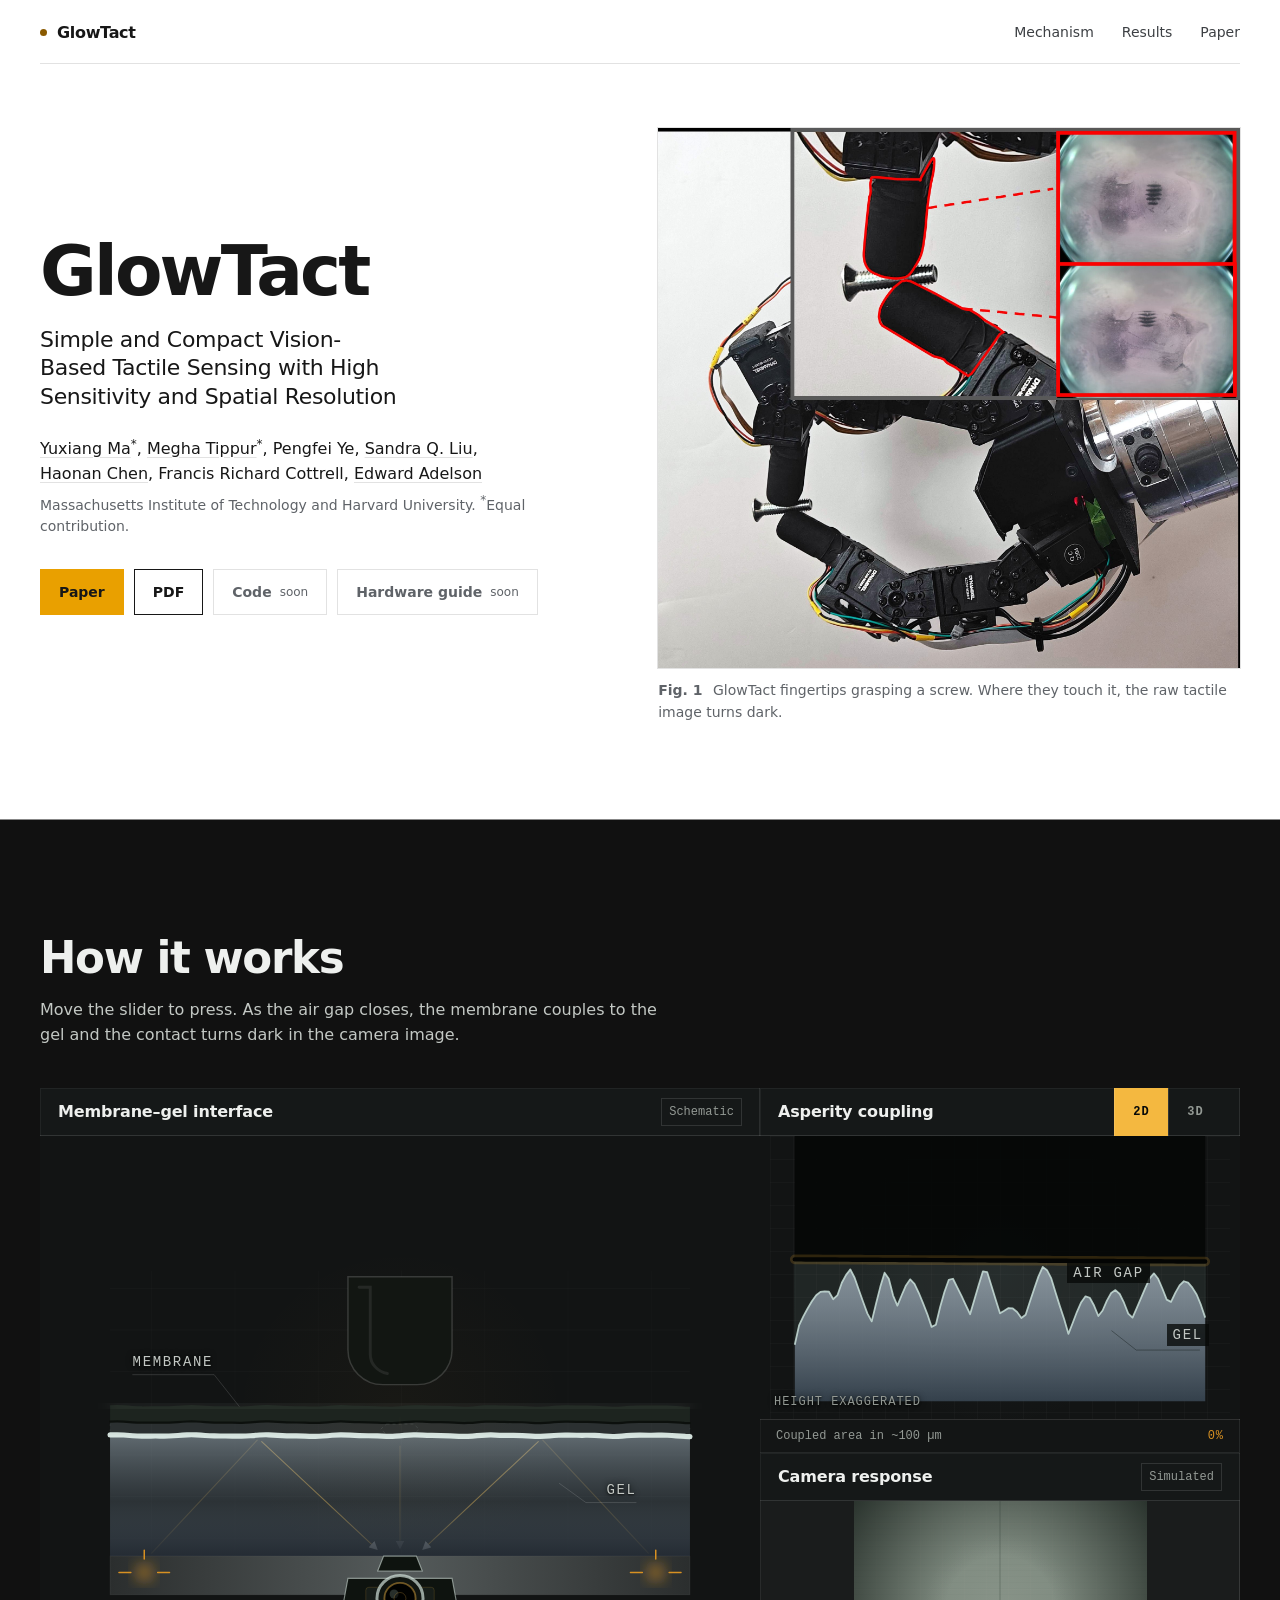
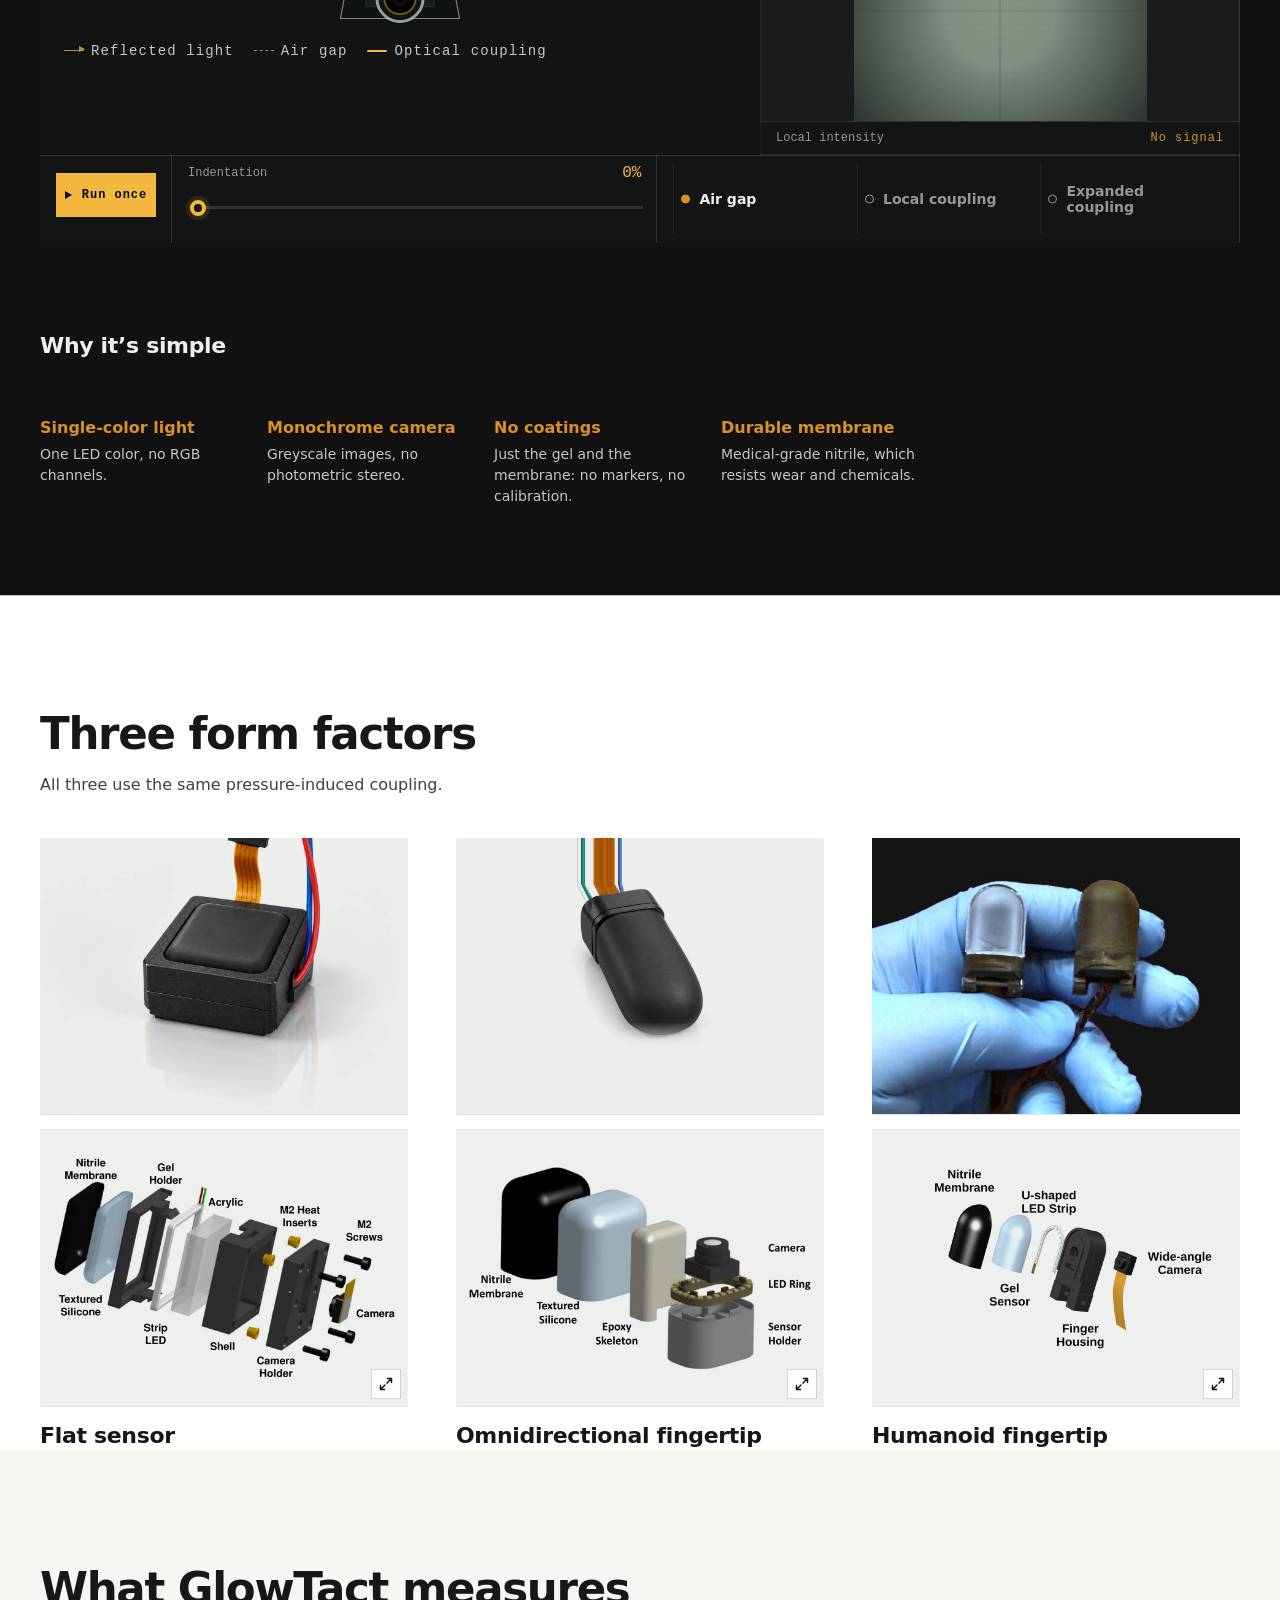
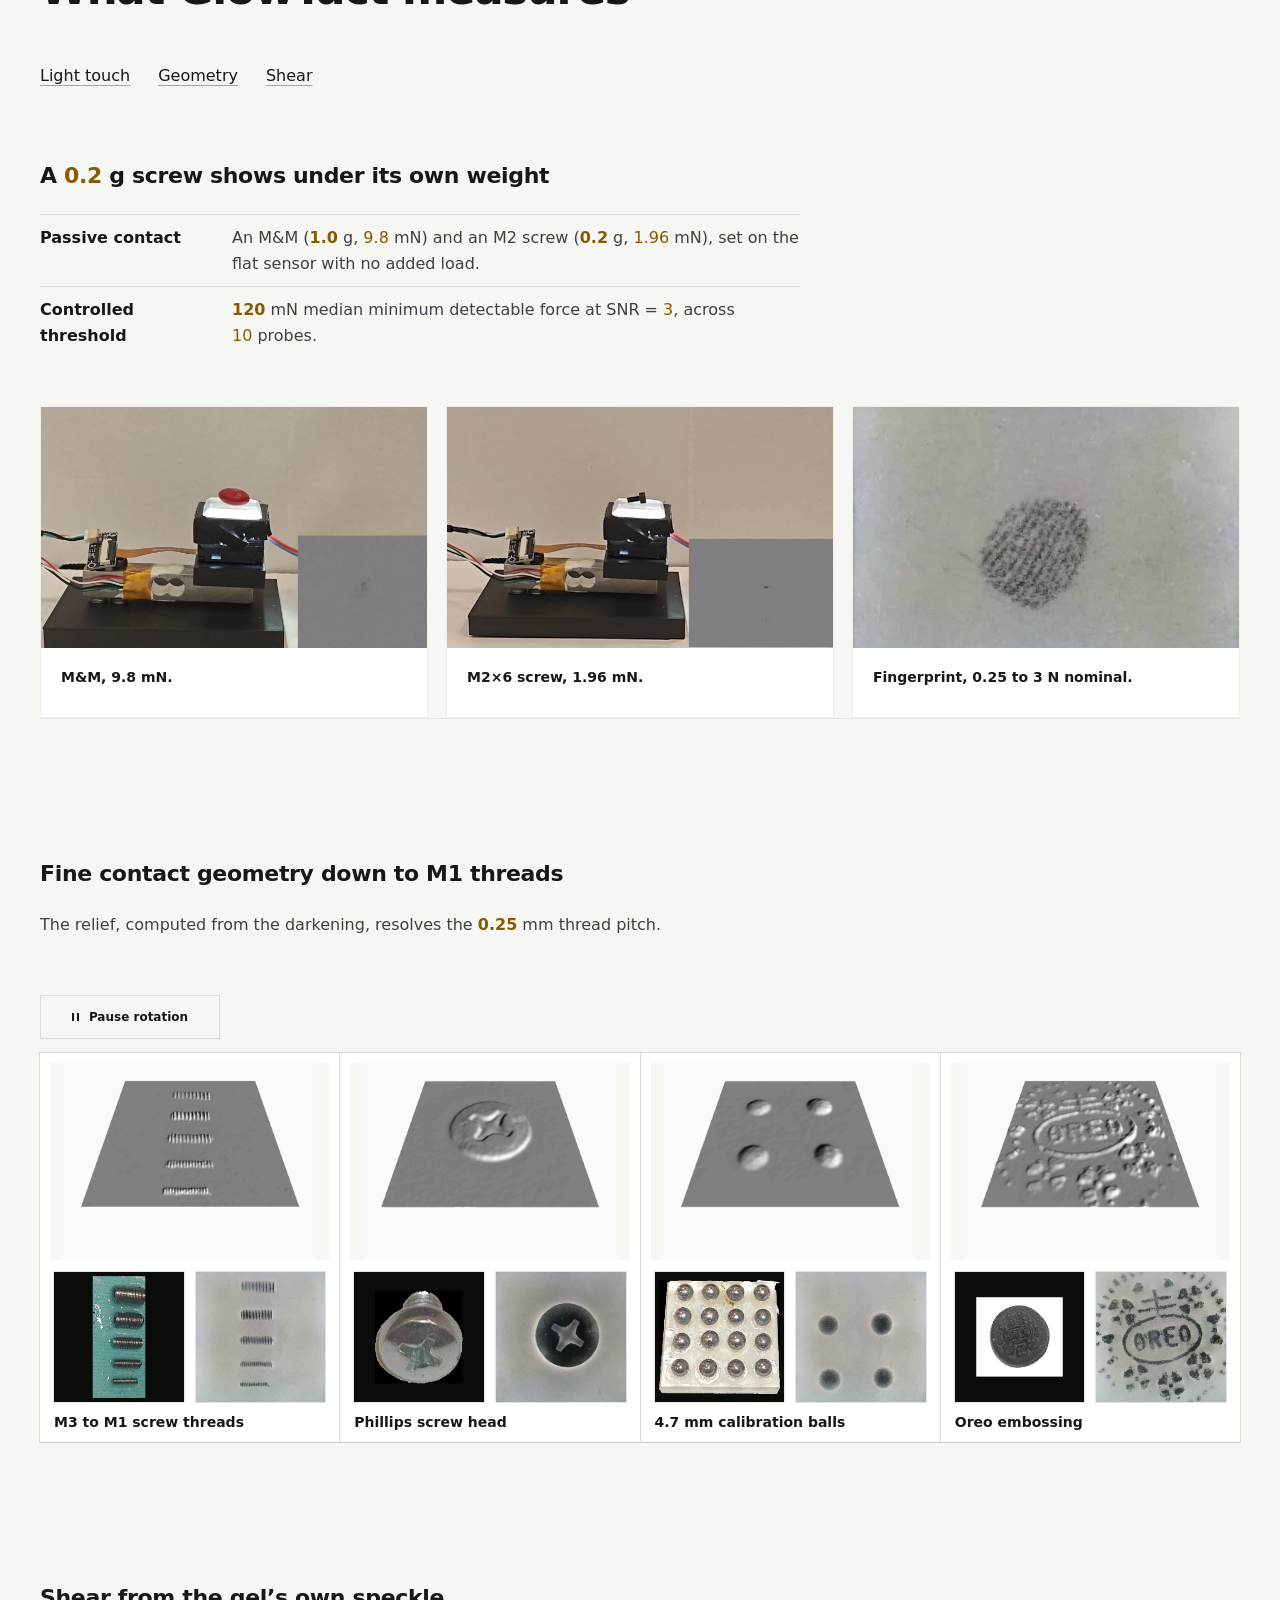
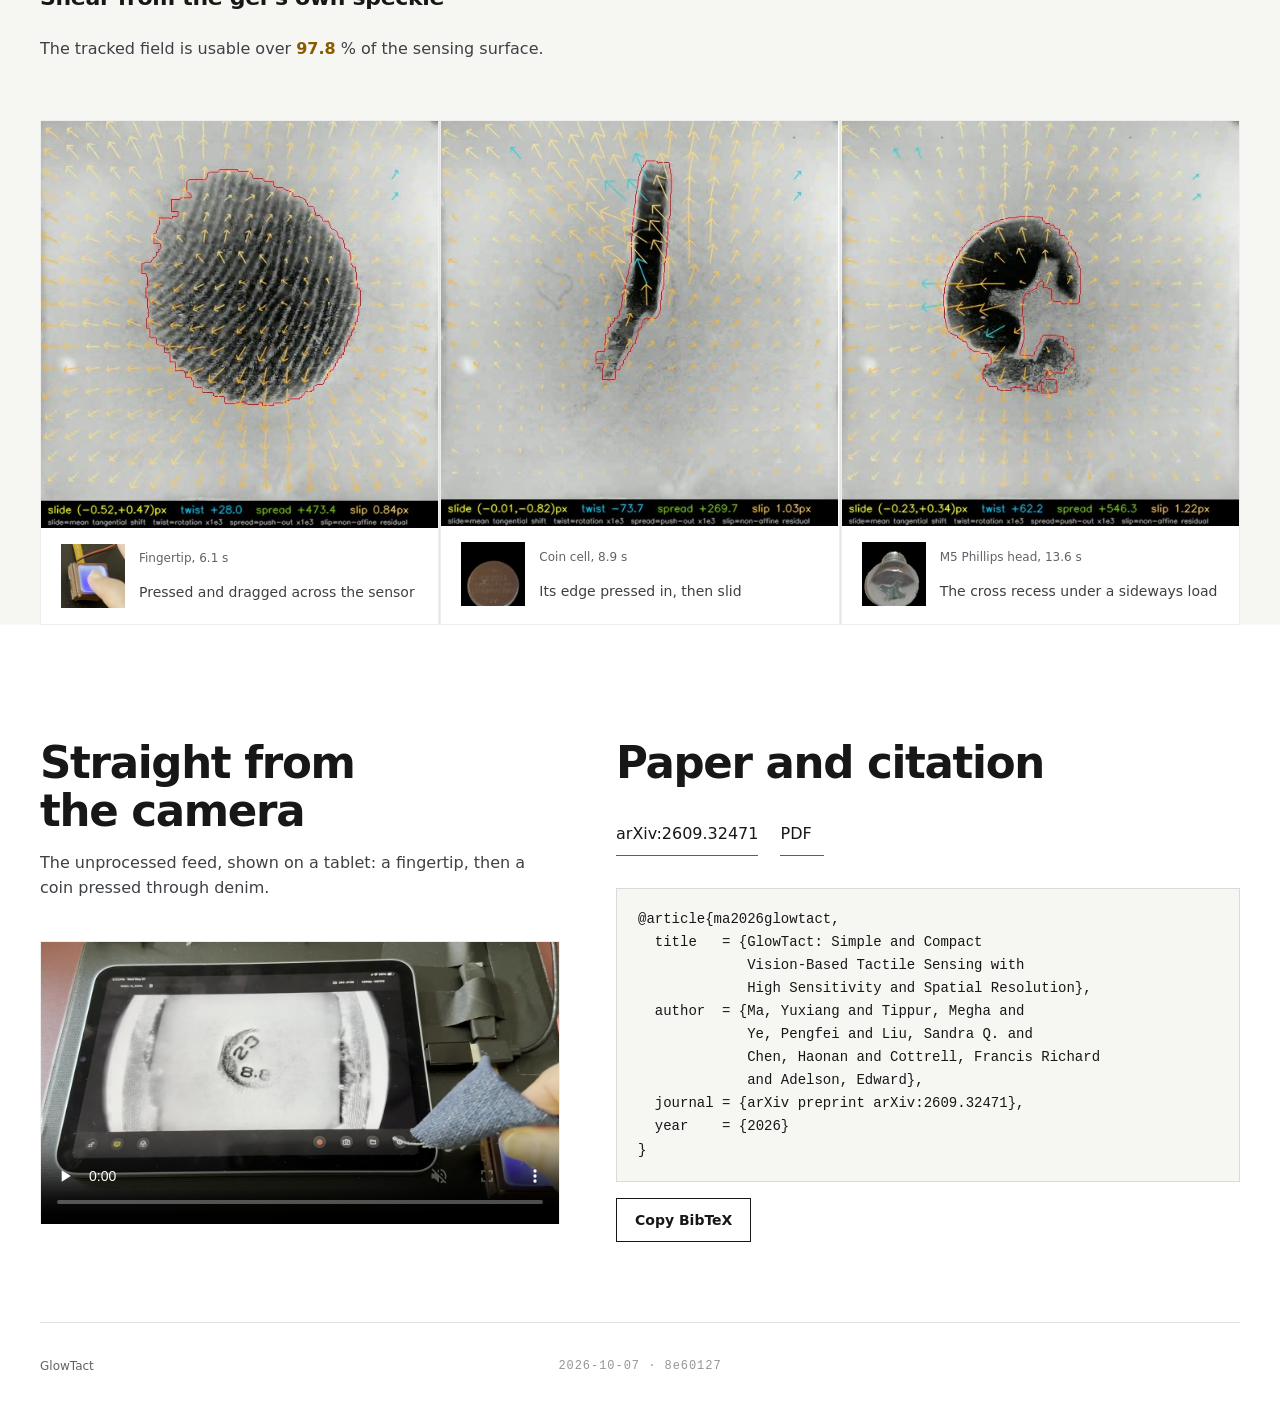
==== commit f81f4947: "copy(site): cut the explanatory captions and module footnotes The author removed them from the publi" ====
--- a/index.html
+++ b/index.html
@@ -667,7 +667,6 @@
               </video>
               <figcaption>
                 <span>M&amp;M, 9.8 mN.</span>
-                The inset at lower right is the tactile frame.
               </figcaption>
             </figure>
             <figure class="evidence-figure evidence-figure--video">
@@ -679,7 +678,6 @@
               </video>
               <figcaption>
                 <span>M2×6 screw, 1.96 mN.</span>
-                The lightest object in the set.
               </figcaption>
             </figure>
             <figure class="evidence-figure evidence-figure--video evidence-figure--fingerprint">
@@ -692,15 +690,9 @@
               </video>
               <figcaption>
                 <span>Fingerprint, 0.25 to 3 N nominal.</span>
-                Five steps of rising pressure; the ridges stay legible at each one.
               </figcaption>
             </figure>
           </div>
-
-          <p class="module-scope">
-            The placed objects show what the raw frame picks up. The threshold comes from
-            controlled probing.
-          </p>
         </article>
 
         <article
@@ -849,10 +841,6 @@
             </figure>
 
           </div>
-
-          <p class="module-scope" id="reconstruction-disclosure">
-            Each relief comes from a single tactile frame.
-          </p>
         </article>
 
         <article class="result-module" id="shear" aria-labelledby="shear-title">
@@ -924,15 +912,8 @@
                   </figcaption>
                 </figure>
               </div>
-              <p class="shear-legend">
-                Each frame reports slide, twist, spread and slip. The red outline marks the contact.
-              </p>
             </div>
           </div>
-
-          <p class="module-scope">
-            No marker layer is printed on the gel.
-          </p>
         </article>
       </section>
 
@@ -955,10 +936,6 @@
               <source src="./design/assets/video/live/live-stabilized.mp4" type="video/mp4">
               Your browser does not support embedded video.
             </video>
-            <figcaption>
-              <span>Stabilized view, 27 s.</span>
-              <span>We track the tablet in every frame, so the screen holds still.</span>
-            </figcaption>
           </figure>
         </div>
       </section>
@@ -992,7 +969,7 @@
 
     <footer class="instrument-footer">
       <p>GlowTact</p>
-      <span class="build-stamp" aria-hidden="true">2026-10-07 · 0044e42</span>
+      <span class="build-stamp" aria-hidden="true">2026-10-07 · 8e60127</span>
     </footer>
   </body>
 </html>
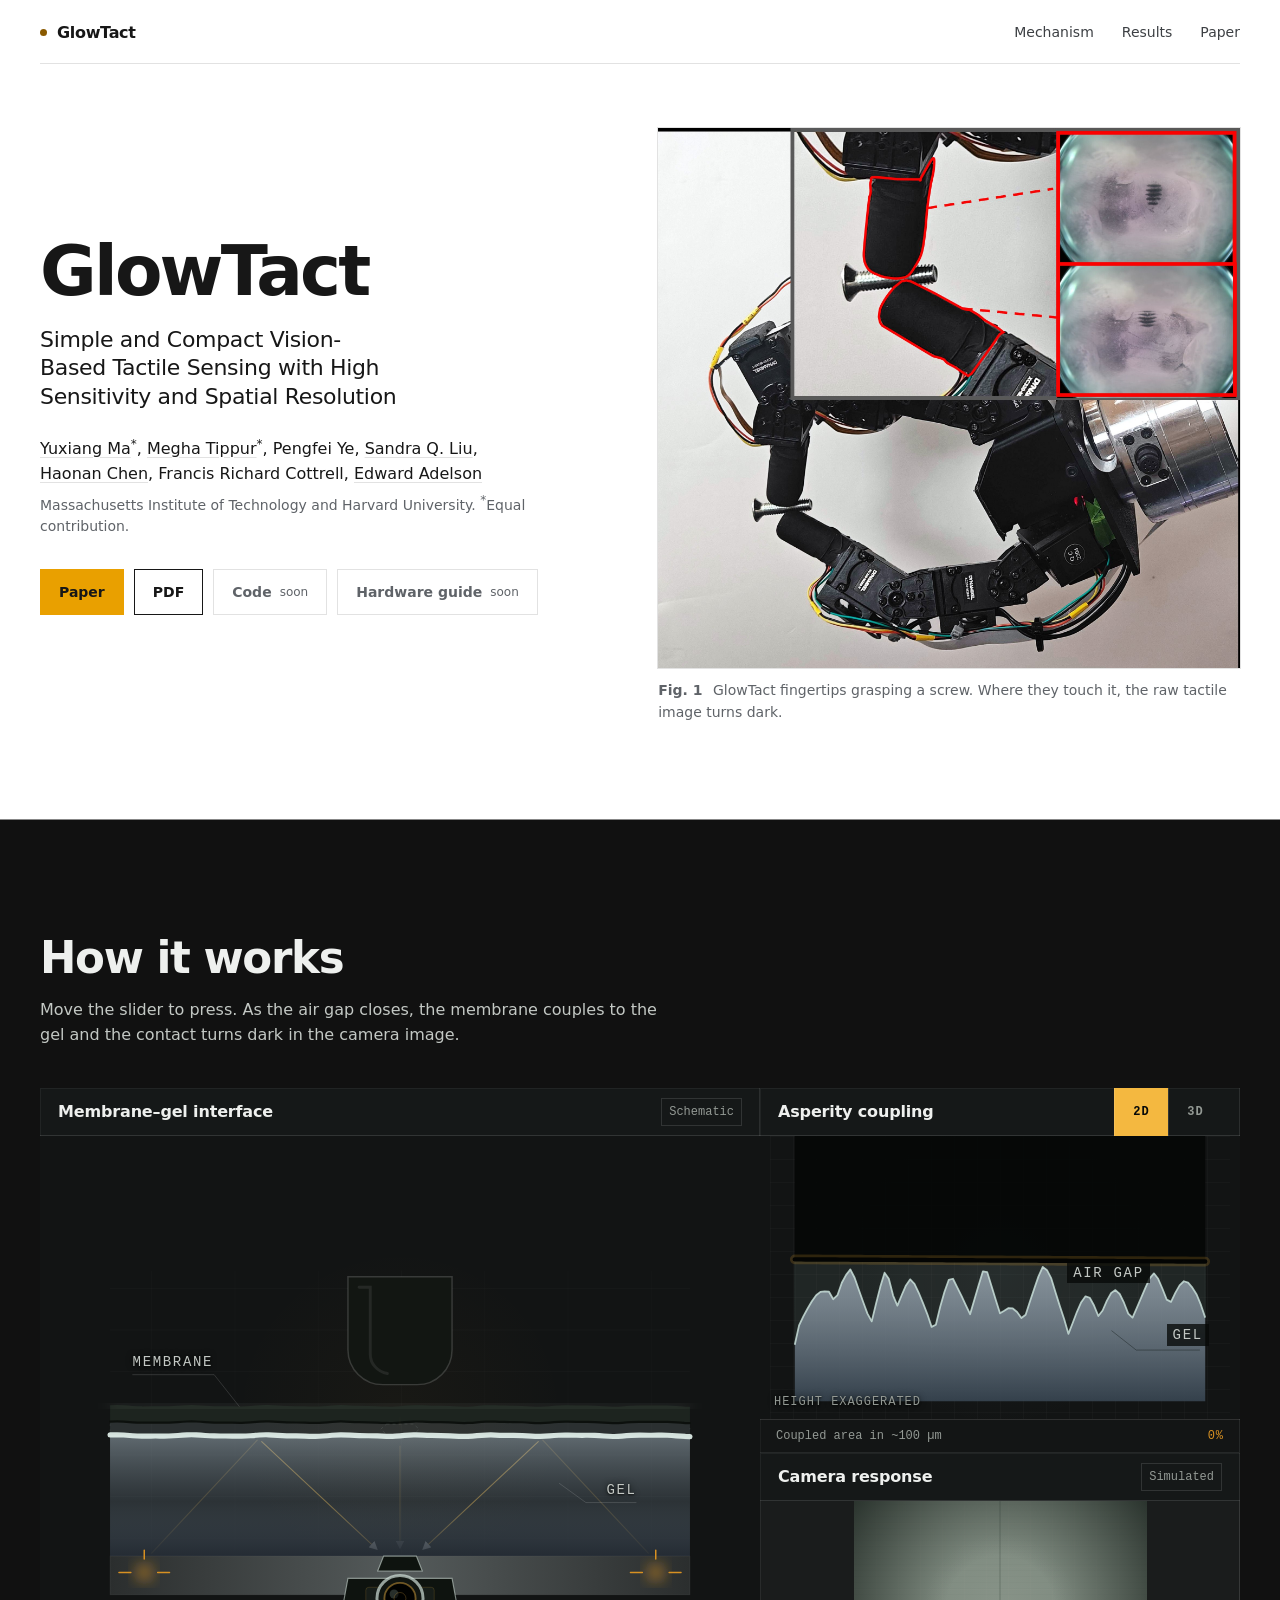
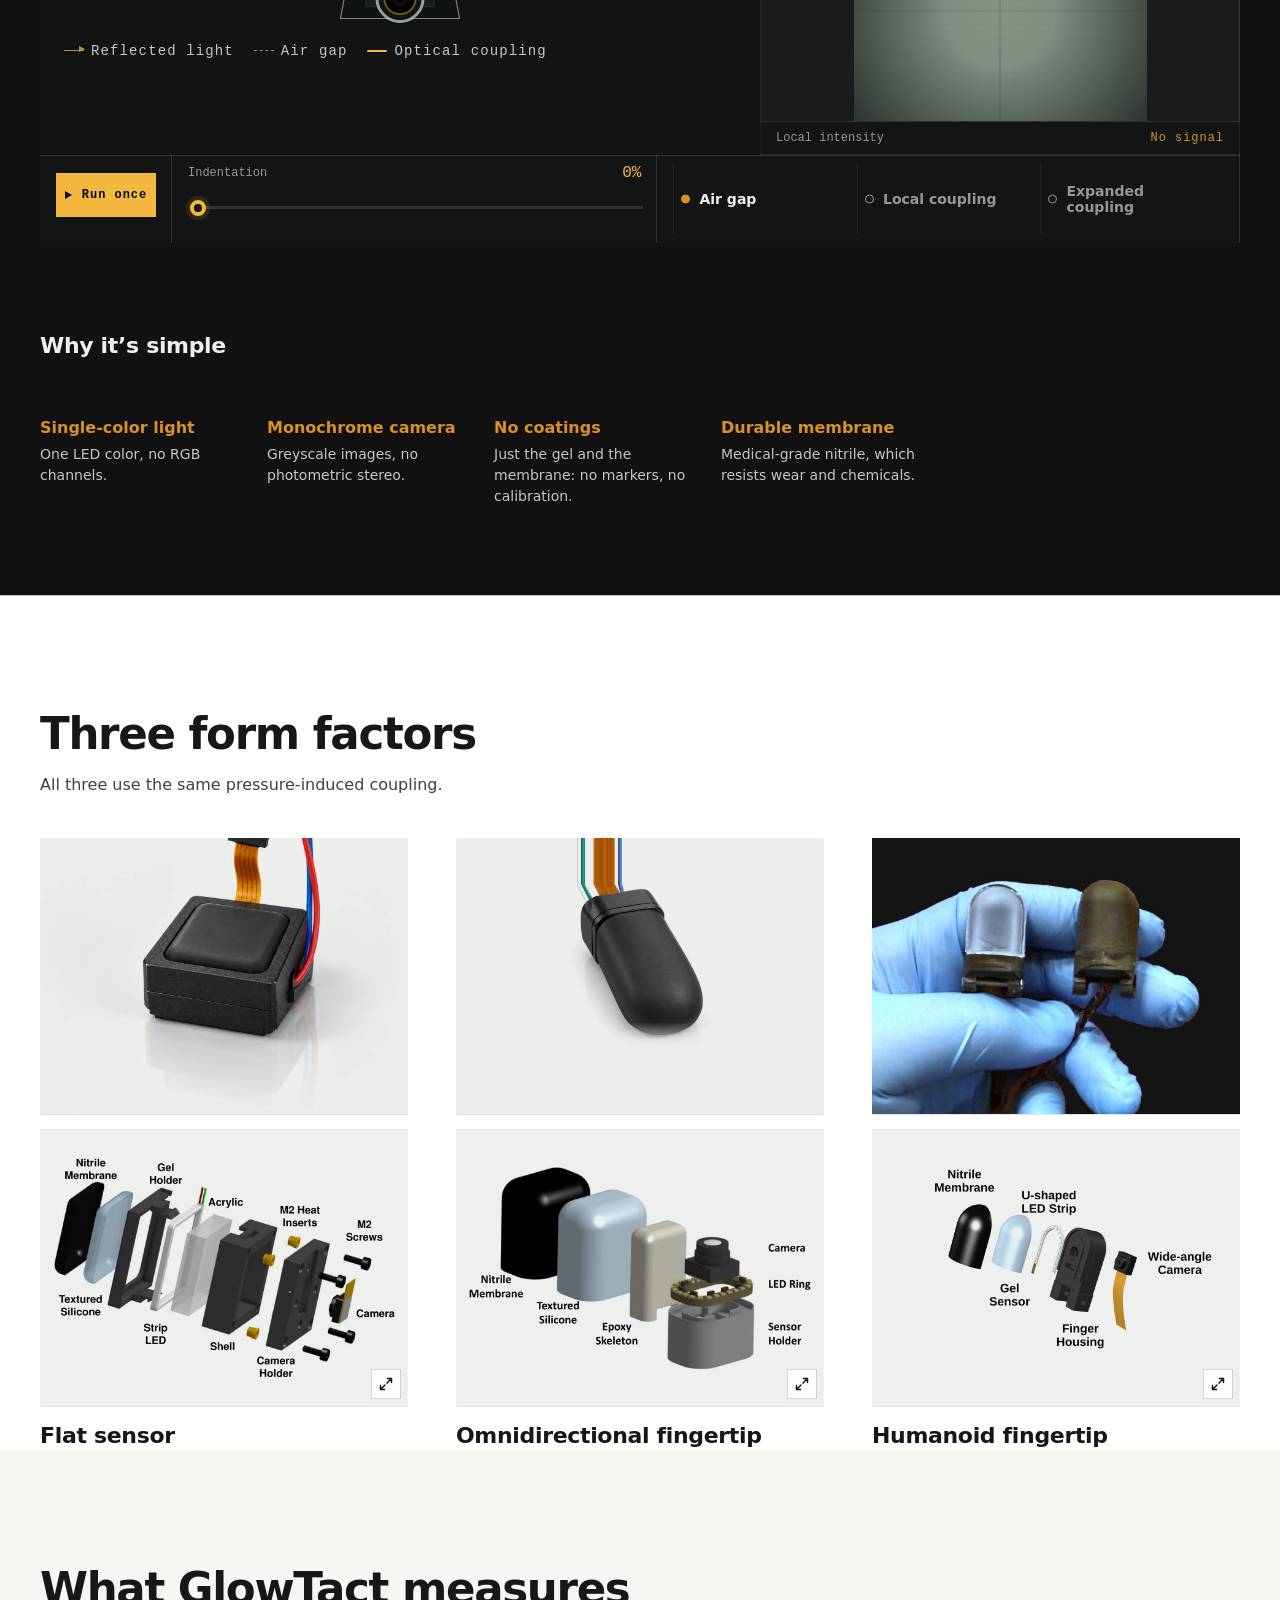
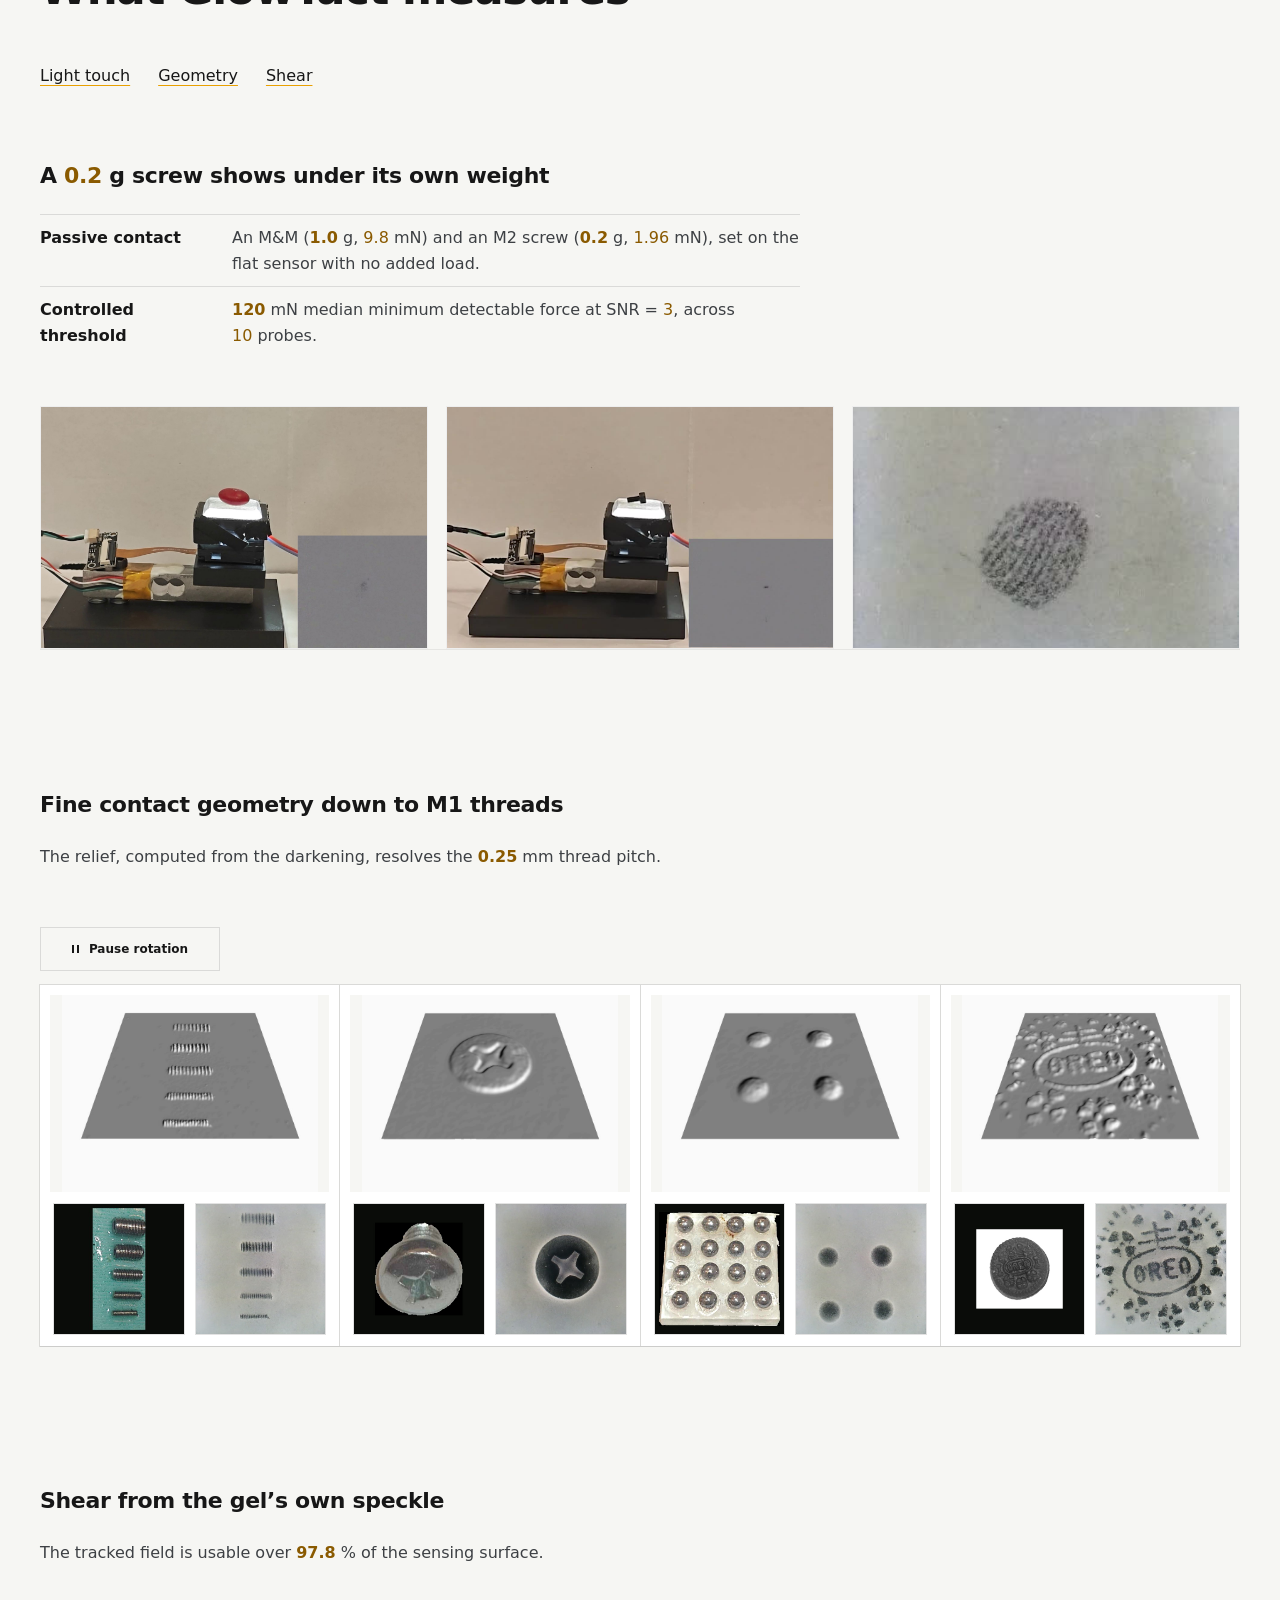
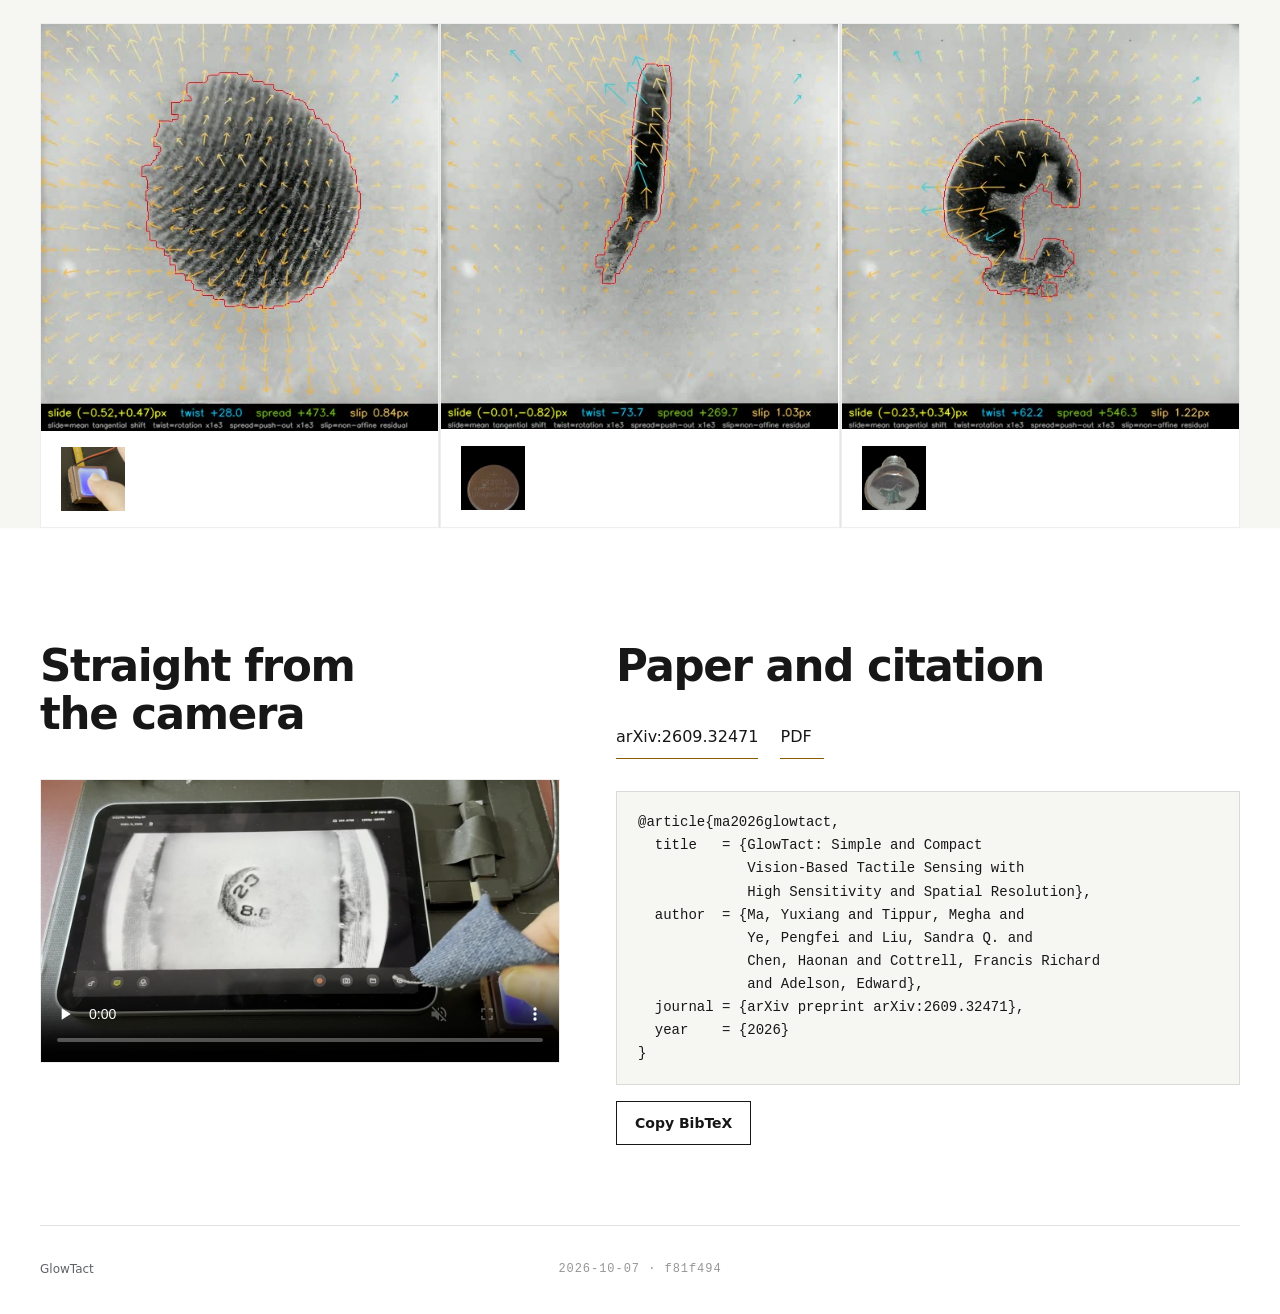
==== commit 340fdb5f: "copy(site): drop every video caption "Good videos should explain themselves": the sensitivity labels" ====
--- a/index.html
+++ b/index.html
@@ -665,9 +665,6 @@
                 <source src="./design/assets/video/mms-contact-720.mp4" type="video/mp4">
                 Your browser does not support embedded video.
               </video>
-              <figcaption>
-                <span>M&amp;M, 9.8 mN.</span>
-              </figcaption>
             </figure>
             <figure class="evidence-figure evidence-figure--video">
               <video controls loop muted playsinline preload="none"
@@ -676,9 +673,6 @@
                 <source src="./design/assets/video/sensitivity/screw-m2.mp4" type="video/mp4">
                 Your browser does not support embedded video.
               </video>
-              <figcaption>
-                <span>M2×6 screw, 1.96 mN.</span>
-              </figcaption>
             </figure>
             <figure class="evidence-figure evidence-figure--video evidence-figure--fingerprint">
               <video controls muted playsinline preload="none"
@@ -688,9 +682,6 @@
                 <source src="./design/assets/video/fingerprint-progression.mp4" type="video/mp4">
                 Your browser does not support embedded video.
               </video>
-              <figcaption>
-                <span>Fingerprint, 0.25 to 3 N nominal.</span>
-              </figcaption>
             </figure>
           </div>
         </article>
@@ -741,9 +732,6 @@
                   src="./design/assets/images/reconstruction/screw-threads-tactile.jpg"
                   alt="GlowTact tactile image of five set screw threads, M3 down to M1"
                 >
-                <span class="recon-caption-text">
-                  <strong>M3 to M1 screw threads</strong>
-                </span>
               </figcaption>
             </figure>
 
@@ -772,9 +760,6 @@
                   src="./design/assets/images/reconstruction/philips-head-tactile.jpg"
                   alt="GlowTact tactile image of a Phillips screw head"
                 >
-                <span class="recon-caption-text">
-                  <strong>Phillips screw head</strong>
-                </span>
               </figcaption>
             </figure>
 
@@ -803,9 +788,6 @@
                   src="./design/assets/images/reconstruction/cali-balls-tactile.jpg"
                   alt="GlowTact tactile image of a calibration ball array"
                 >
-                <span class="recon-caption-text">
-                  <strong>4.7 mm calibration balls</strong>
-                </span>
               </figcaption>
             </figure>
 
@@ -834,9 +816,6 @@
                   src="./design/assets/images/reconstruction/oreo-tactile.jpg"
                   alt="GlowTact tactile image of embossed biscuit lettering"
                 >
-                <span class="recon-caption-text">
-                  <strong>Oreo embossing</strong>
-                </span>
               </figcaption>
             </figure>
 
@@ -877,8 +856,6 @@
                     <img class="shear-object" loading="lazy" decoding="async"
                          src="./design/assets/images/shear/1_fingertip-object.jpg"
                          alt="A fingertip on the flat sensor">
-                    <span class="shear-clip-label">Fingertip, 6.1 s</span>
-                    <span class="shear-clip-note">Pressed and dragged across the sensor</span>
                   </figcaption>
                 </figure>
                 <figure class="shear-stage" id="shear-clip-1" role="tabpanel" aria-labelledby="shear-tab-1">
@@ -892,8 +869,6 @@
                     <img class="shear-object" loading="lazy" decoding="async"
                          src="./design/assets/images/shear/2_coin-object.jpg"
                          alt="A CR2025 coin cell">
-                    <span class="shear-clip-label">Coin cell, 8.9 s</span>
-                    <span class="shear-clip-note">Its edge pressed in, then slid</span>
                   </figcaption>
                 </figure>
                 <figure class="shear-stage" id="shear-clip-2" role="tabpanel" aria-labelledby="shear-tab-2">
@@ -907,8 +882,6 @@
                     <img class="shear-object" loading="lazy" decoding="async"
                          src="./design/assets/images/shear/4_phillips_head_screw_M5-object.jpg"
                          alt="An M5 Phillips-head screw, head up">
-                    <span class="shear-clip-label">M5 Phillips head, 13.6 s</span>
-                    <span class="shear-clip-note">The cross recess under a sideways load</span>
                   </figcaption>
                 </figure>
               </div>
@@ -923,9 +896,6 @@
           <div>
             <h2 id="live-title">Straight from the camera</h2>
           </div>
-          <p>
-            The unprocessed feed, shown on a tablet: a fingertip, then a coin pressed through denim.
-          </p>
         </header>
 
         <div class="live-layout">
@@ -969,7 +939,7 @@
 
     <footer class="instrument-footer">
       <p>GlowTact</p>
-      <span class="build-stamp" aria-hidden="true">2026-10-07 · 8e60127</span>
+      <span class="build-stamp" aria-hidden="true">2026-10-07 · f81f494</span>
     </footer>
   </body>
 </html>
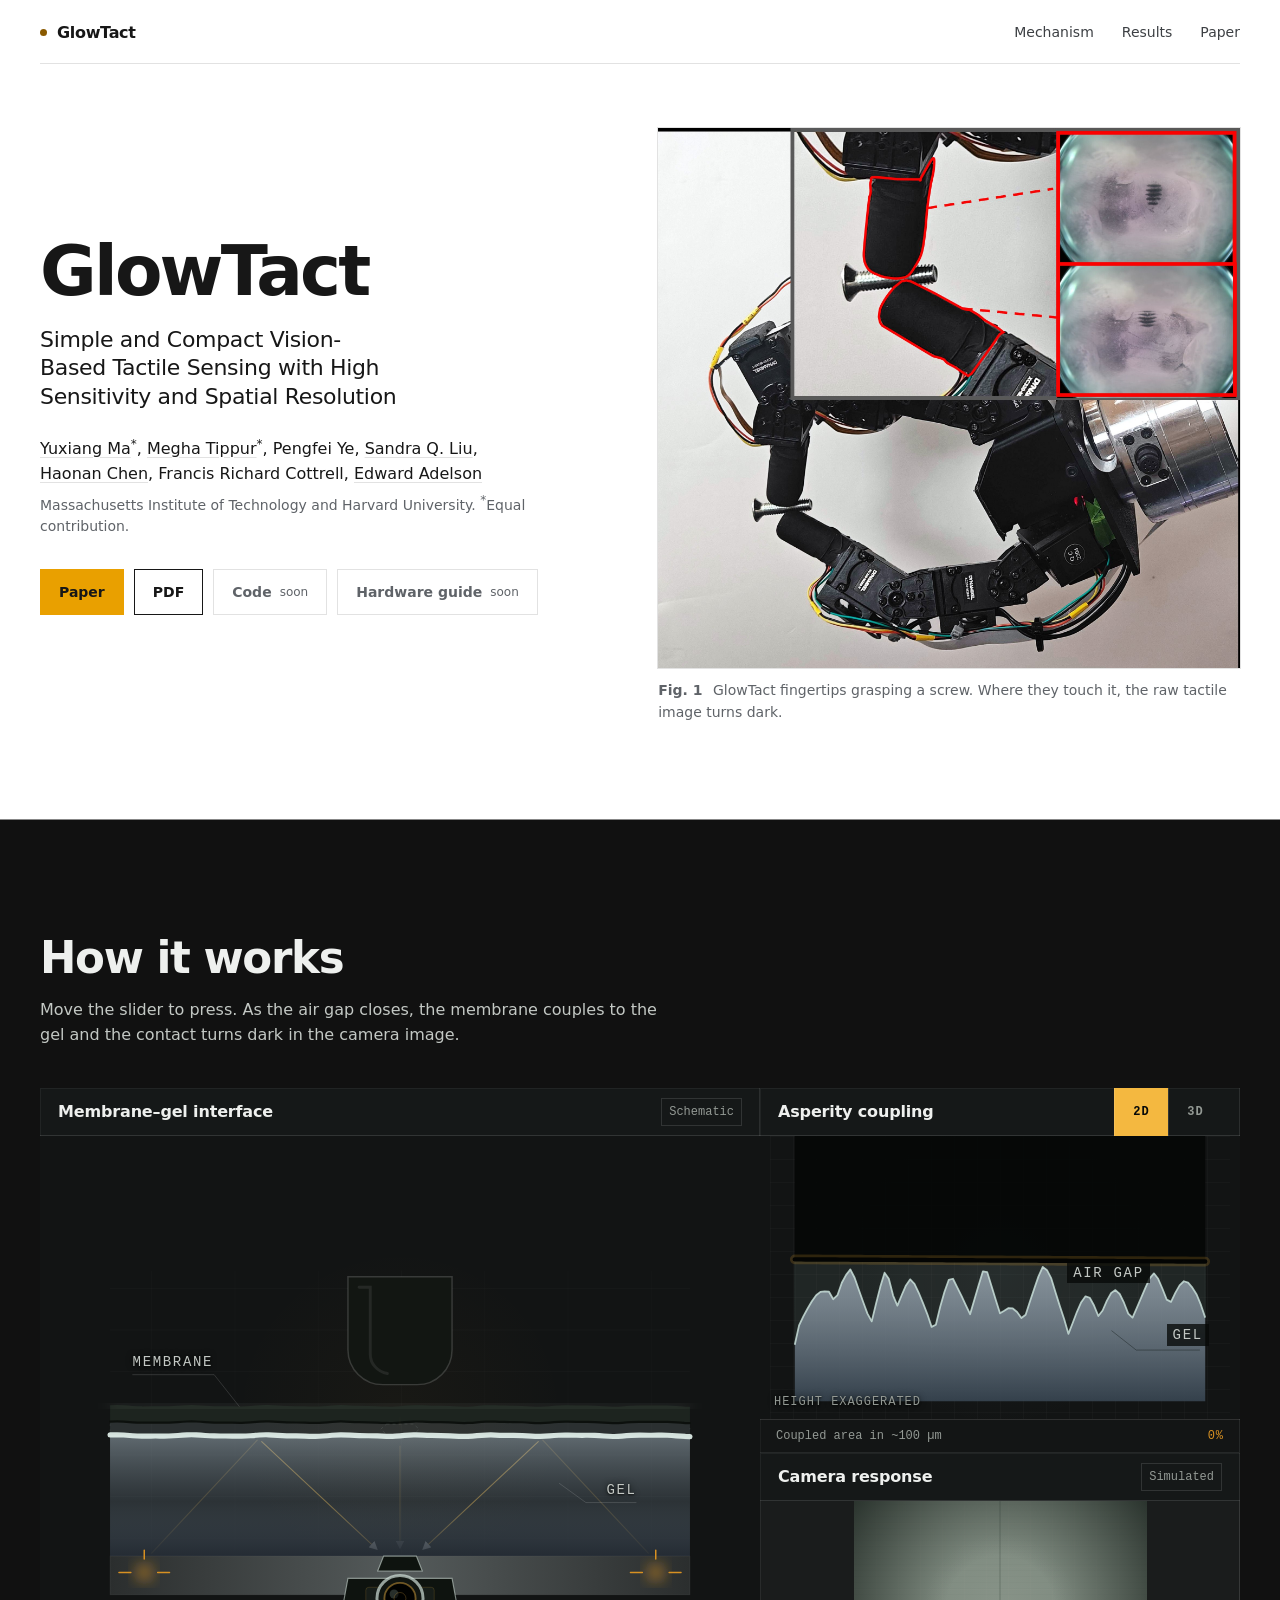
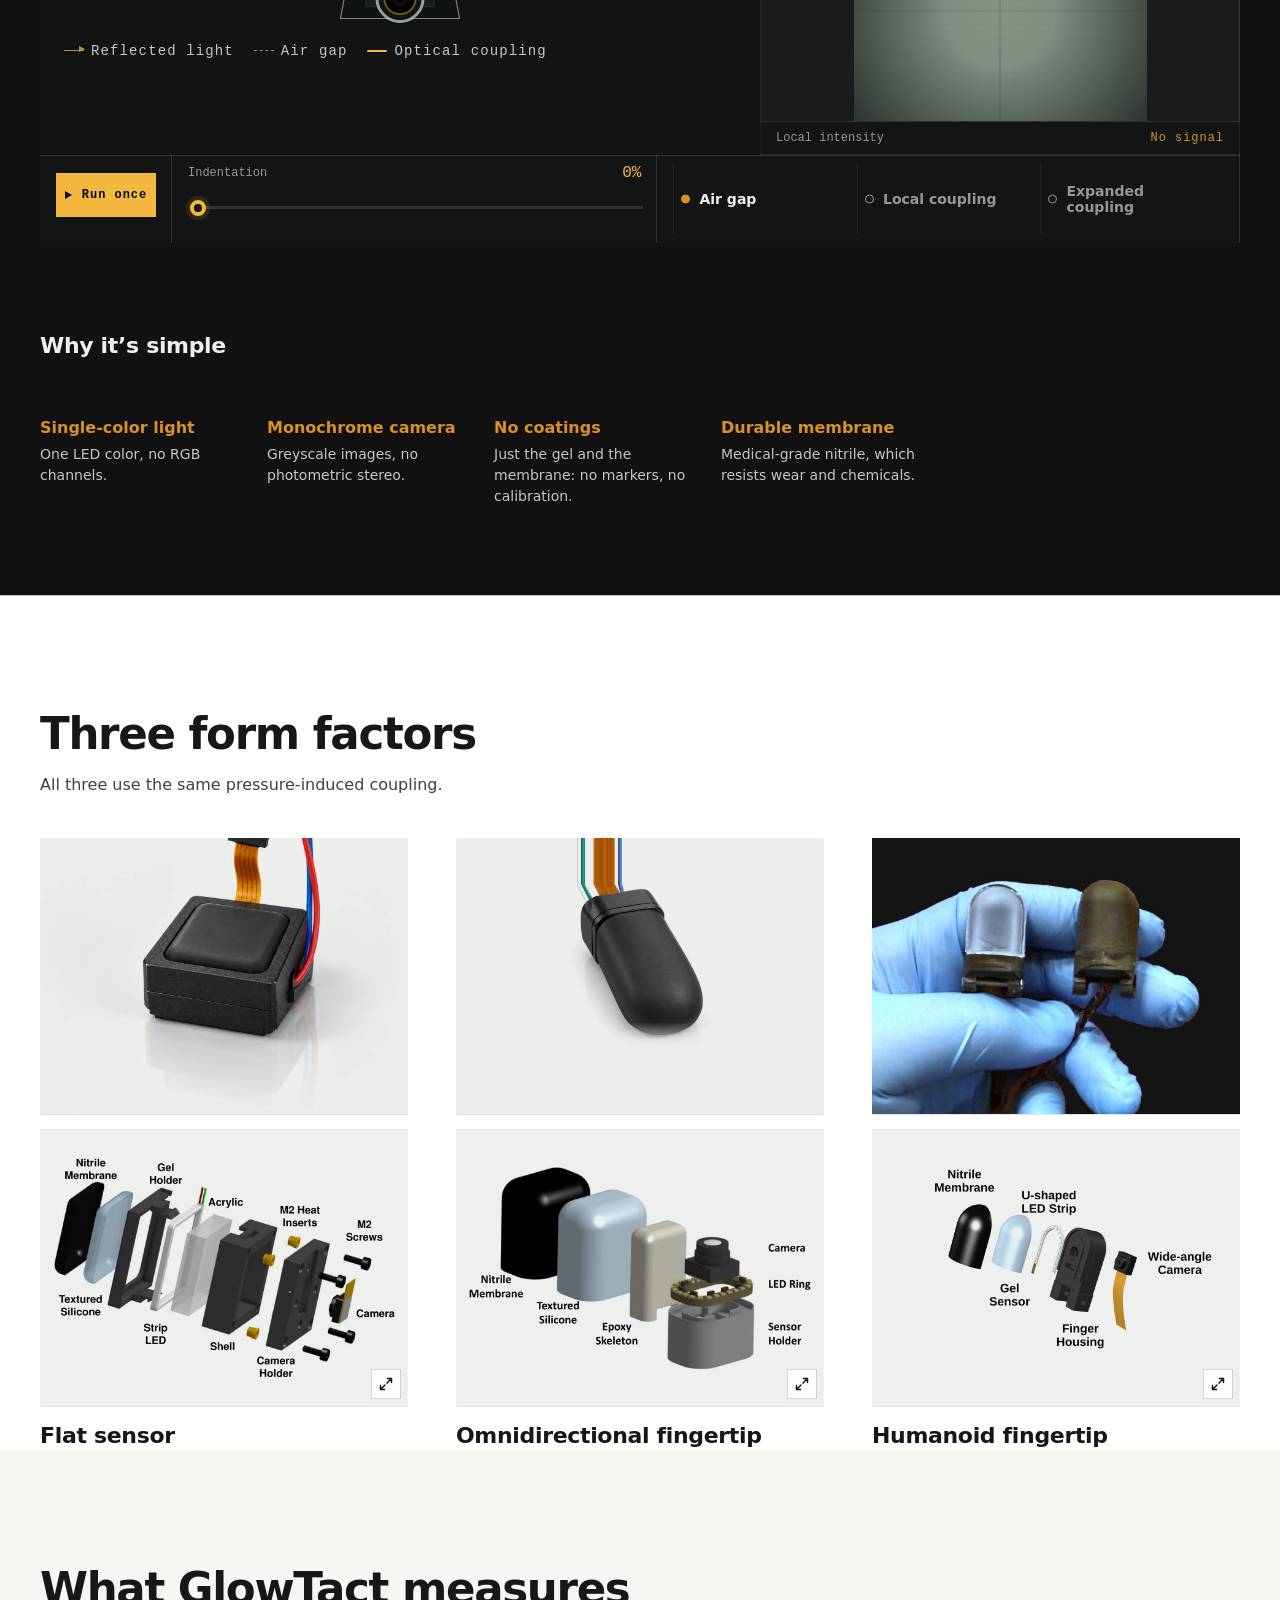
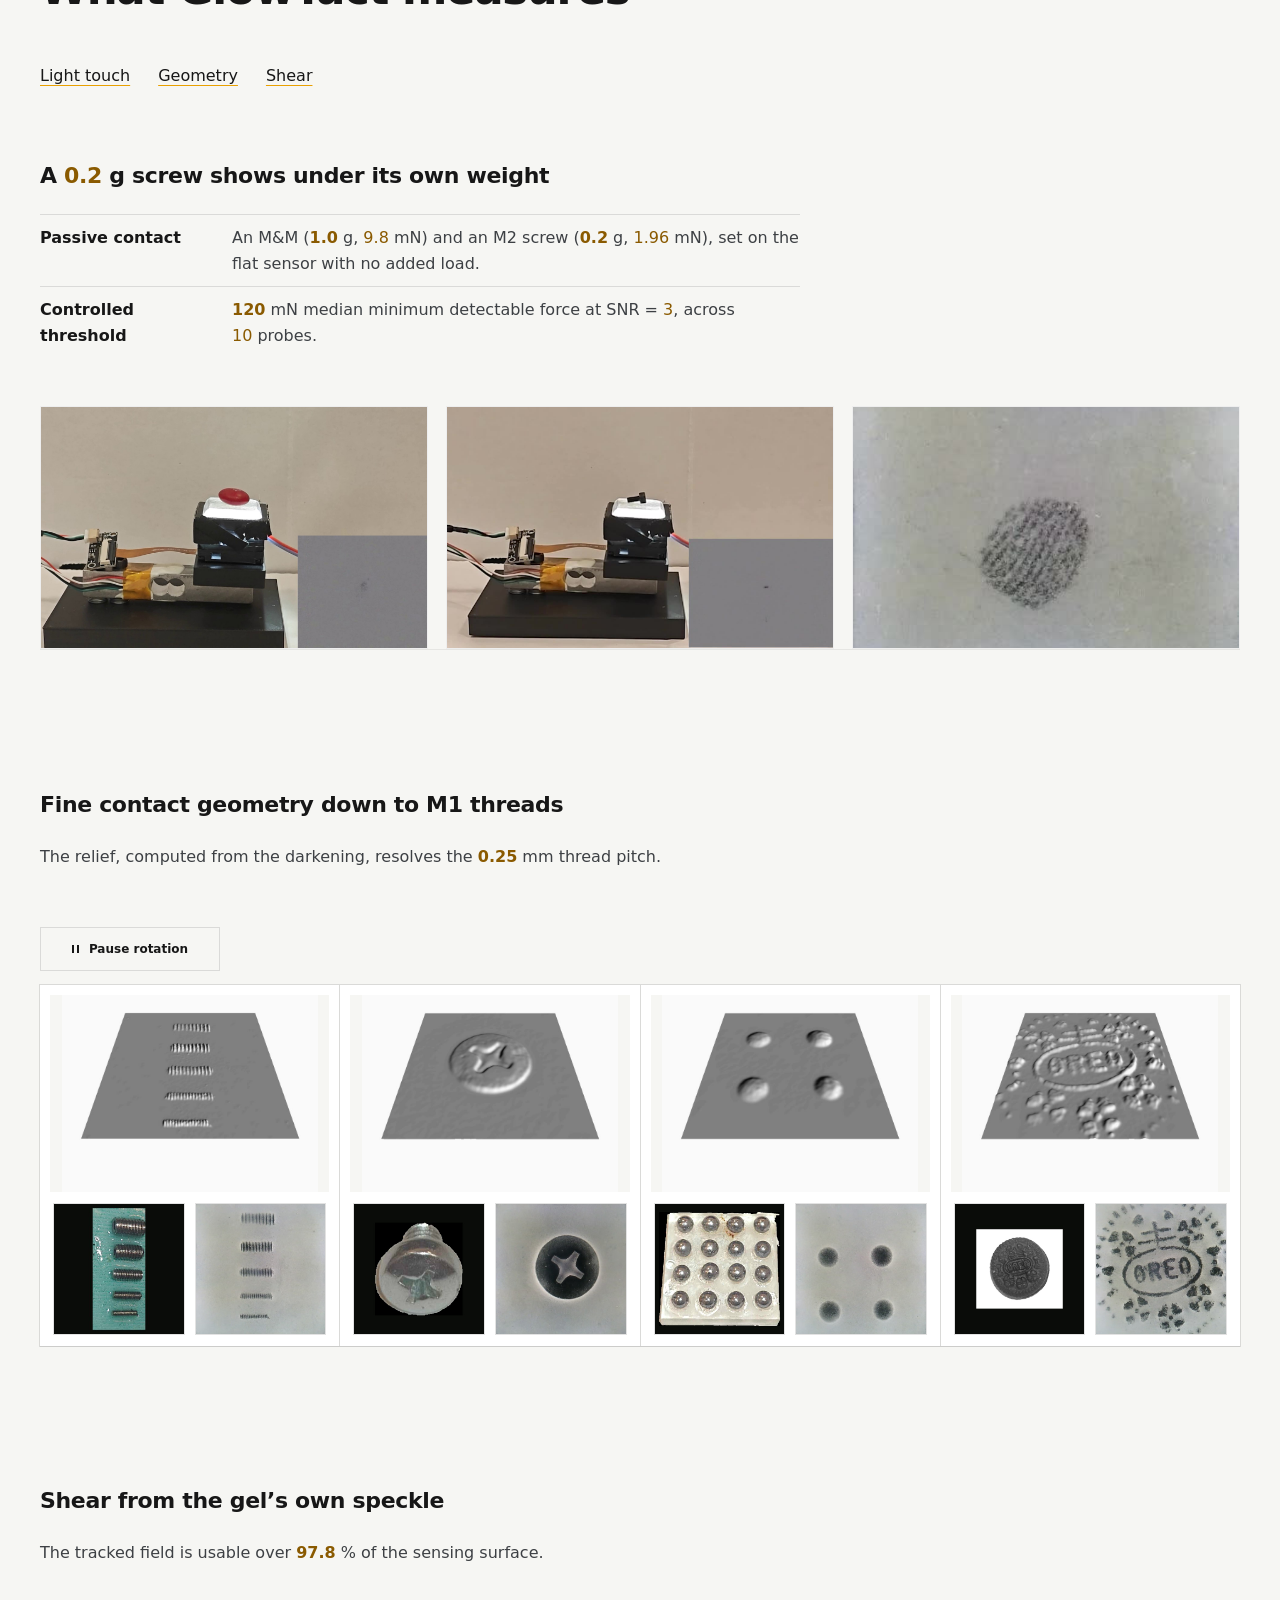
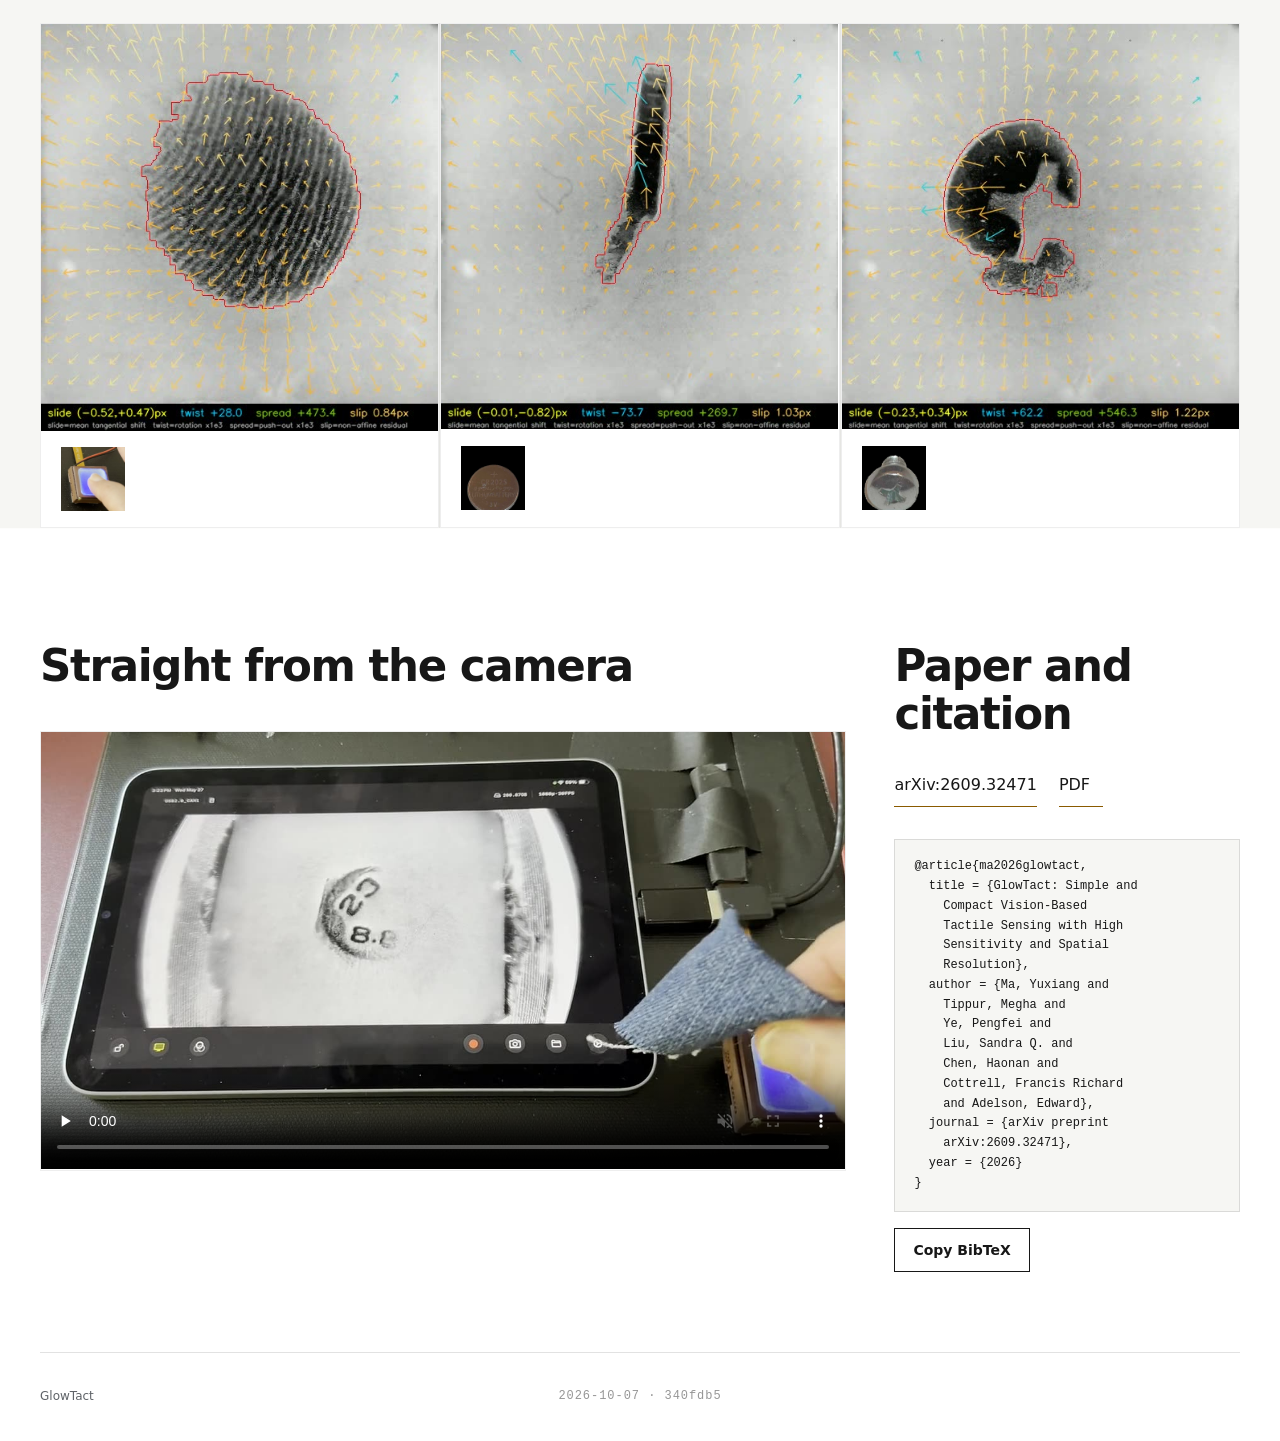
==== commit f2cf59ad: "style(site): closing band 7:3 so the live video reads The live clip takes 70 % of the closing band a" ====
--- a/index.html
+++ b/index.html
@@ -920,15 +920,21 @@
         </div>
         <div class="research-meta">
           <pre><code id="bibtex-code">@article{ma2026glowtact,
-  title   = {GlowTact: Simple and Compact
-             Vision-Based Tactile Sensing with
-             High Sensitivity and Spatial Resolution},
-  author  = {Ma, Yuxiang and Tippur, Megha and
-             Ye, Pengfei and Liu, Sandra Q. and
-             Chen, Haonan and Cottrell, Francis Richard
-             and Adelson, Edward},
-  journal = {arXiv preprint arXiv:2609.32471},
-  year    = {2026}
+  title = {GlowTact: Simple and
+    Compact Vision-Based
+    Tactile Sensing with High
+    Sensitivity and Spatial
+    Resolution},
+  author = {Ma, Yuxiang and
+    Tippur, Megha and
+    Ye, Pengfei and
+    Liu, Sandra Q. and
+    Chen, Haonan and
+    Cottrell, Francis Richard
+    and Adelson, Edward},
+  journal = {arXiv preprint
+    arXiv:2609.32471},
+  year = {2026}
 }</code></pre>
           <button class="copy-bibtex" type="button" data-copy-target="bibtex-code" data-copy-status="copy-status">Copy BibTeX</button>
           <span class="visually-hidden" id="copy-status" role="status"></span>
@@ -939,7 +945,7 @@
 
     <footer class="instrument-footer">
       <p>GlowTact</p>
-      <span class="build-stamp" aria-hidden="true">2026-10-07 · f81f494</span>
+      <span class="build-stamp" aria-hidden="true">2026-10-07 · 340fdb5</span>
     </footer>
   </body>
 </html>
--- a/design/concept-04/styles.css
+++ b/design/concept-04/styles.css
@@ -3458,11 +3458,12 @@
 }
 
 /* The live clip and the paper record share the closing band, side by side
-   (author, 2026-10-07); the abstract is no longer shown. */
+   (author, 2026-10-07); the abstract is no longer shown. The video takes
+   70 % so the feed reads (author: "7:3 so that the videos show better"). */
 .closing-pair {
   display: grid;
-  grid-template-columns: minmax(0, 5fr) minmax(0, 6fr);
-  gap: 56px;
+  grid-template-columns: minmax(0, 7fr) minmax(0, 3fr);
+  gap: 48px;
   align-items: start;
   padding-top: clamp(88px, 9vw, 128px);
 }
@@ -3479,20 +3480,15 @@
   font-size: clamp(32px, 3.4vw, 44px);
 }
 
+/* The BibTeX is broken by hand at 31 characters at most to fit the narrow column. */
 .closing-pair .research-meta pre {
   max-width: 100%;
-  padding: 20px 22px;
-}
-
-/* The BibTeX is broken by hand at about 55 characters; below 1200px the
-   half-width column needs the fine size to keep those lines whole. */
-@media (max-width: 1200px) {
-  .closing-pair .research-meta pre {
-    font-size: var(--text-fine);
-  }
-}
-
-@media (max-width: 900px) {
+  padding: 18px 20px;
+  font-size: var(--text-fine);
+}
+
+/* Below 1100px the 30 % column is too narrow for the entry: stack. */
+@media (max-width: 1100px) {
   .closing-pair {
     grid-template-columns: minmax(0, 1fr);
     gap: 72px;
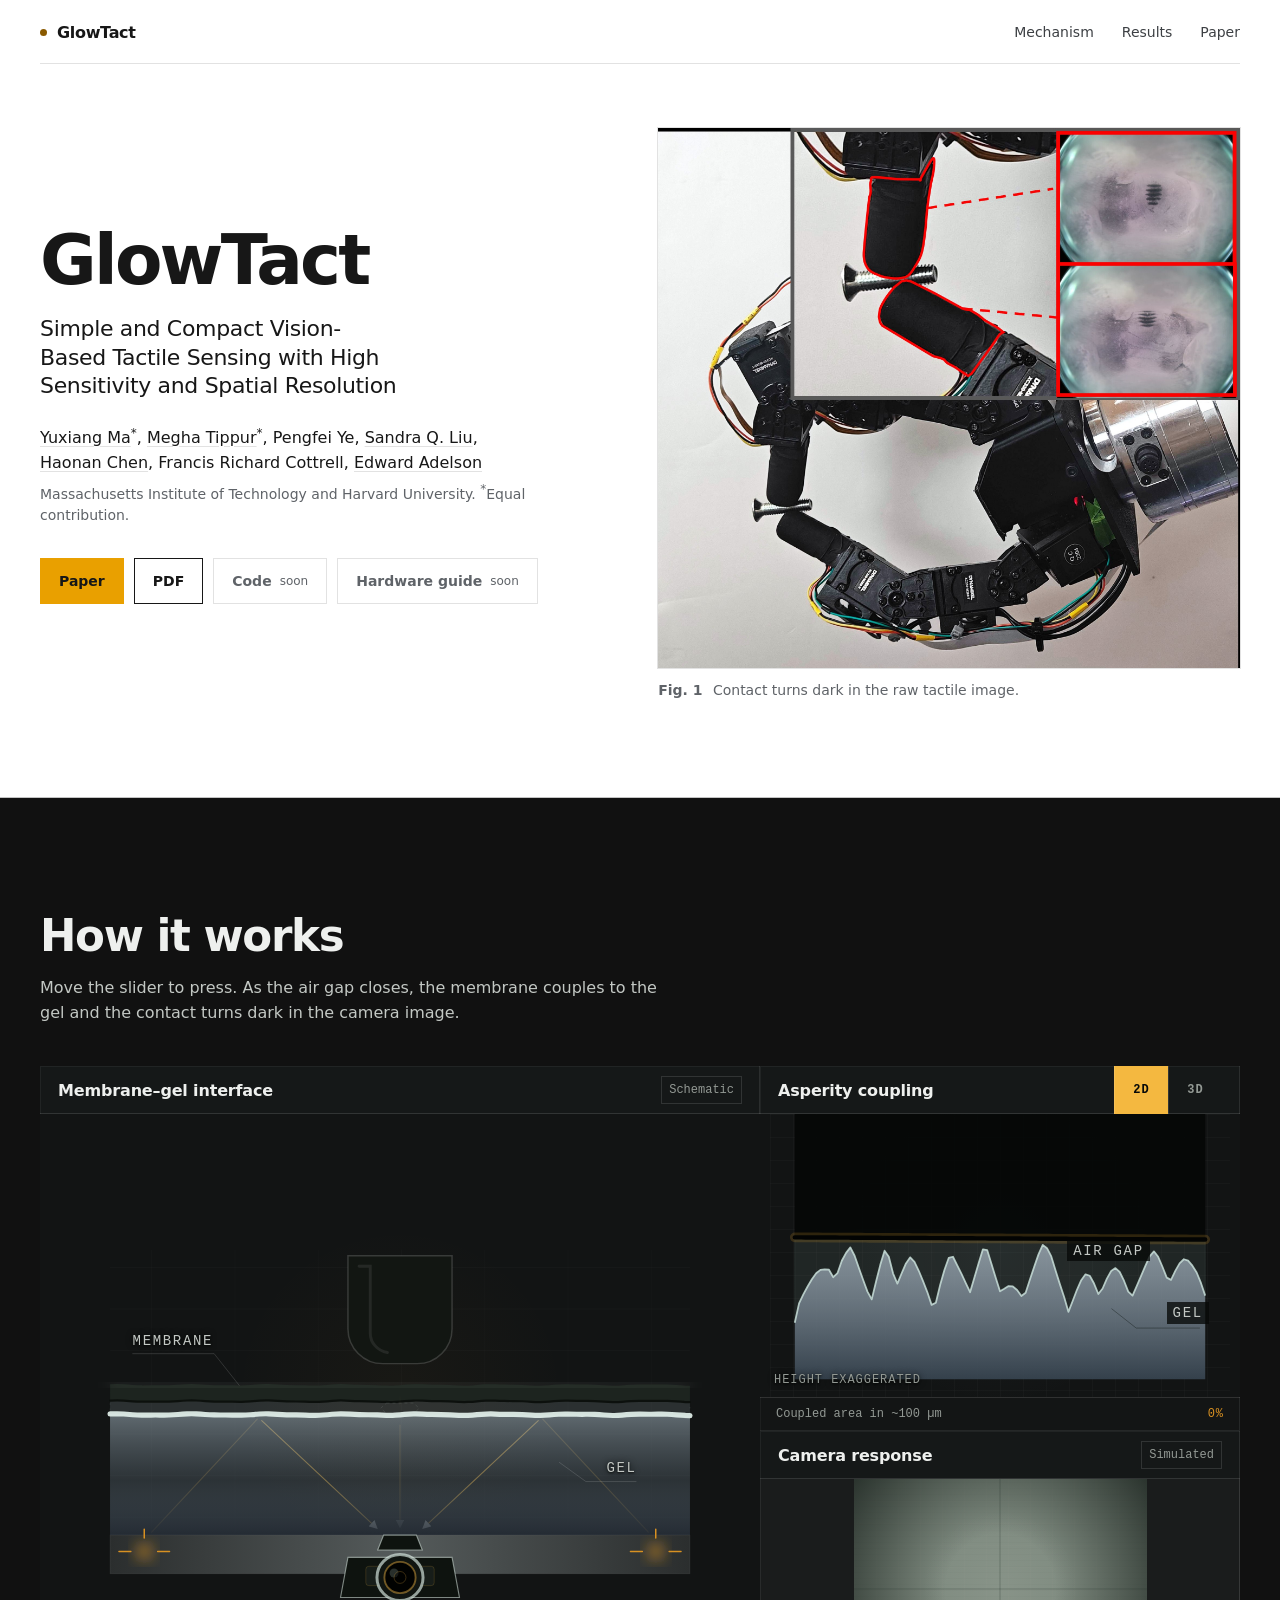
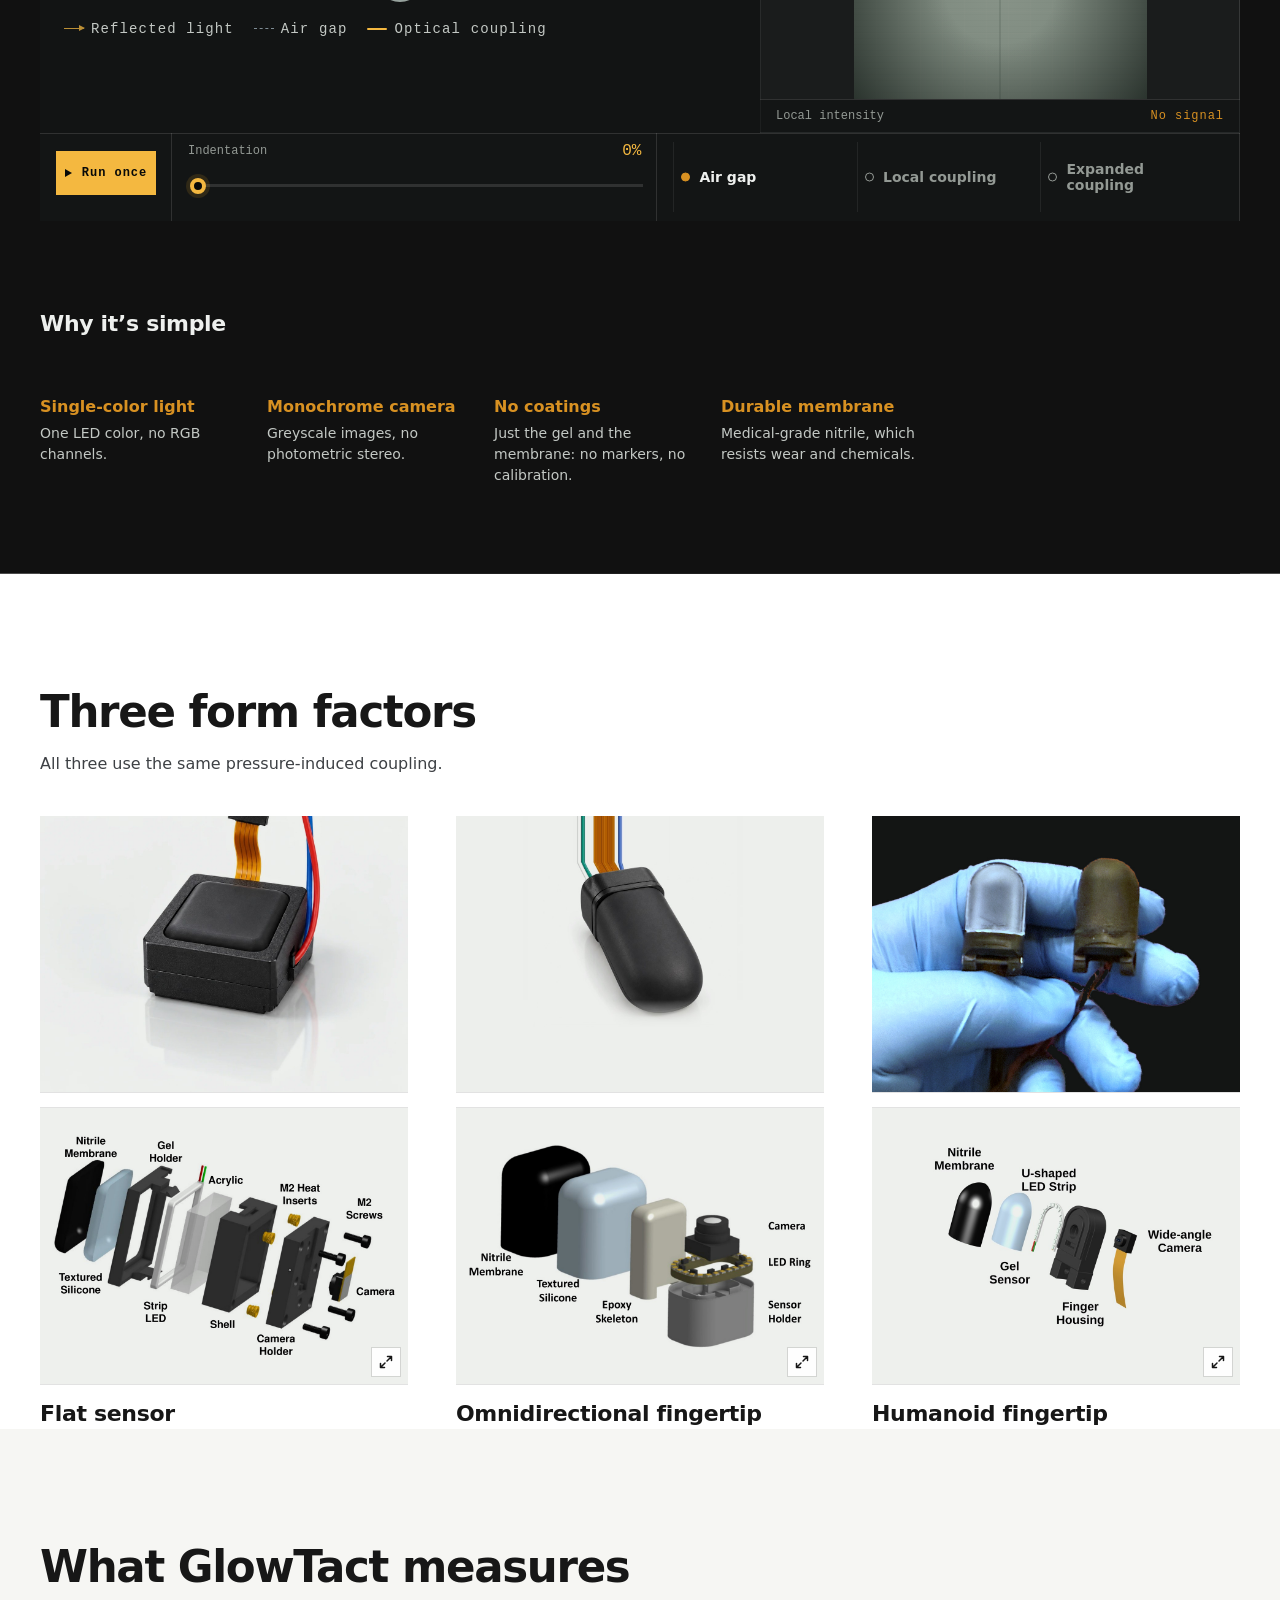
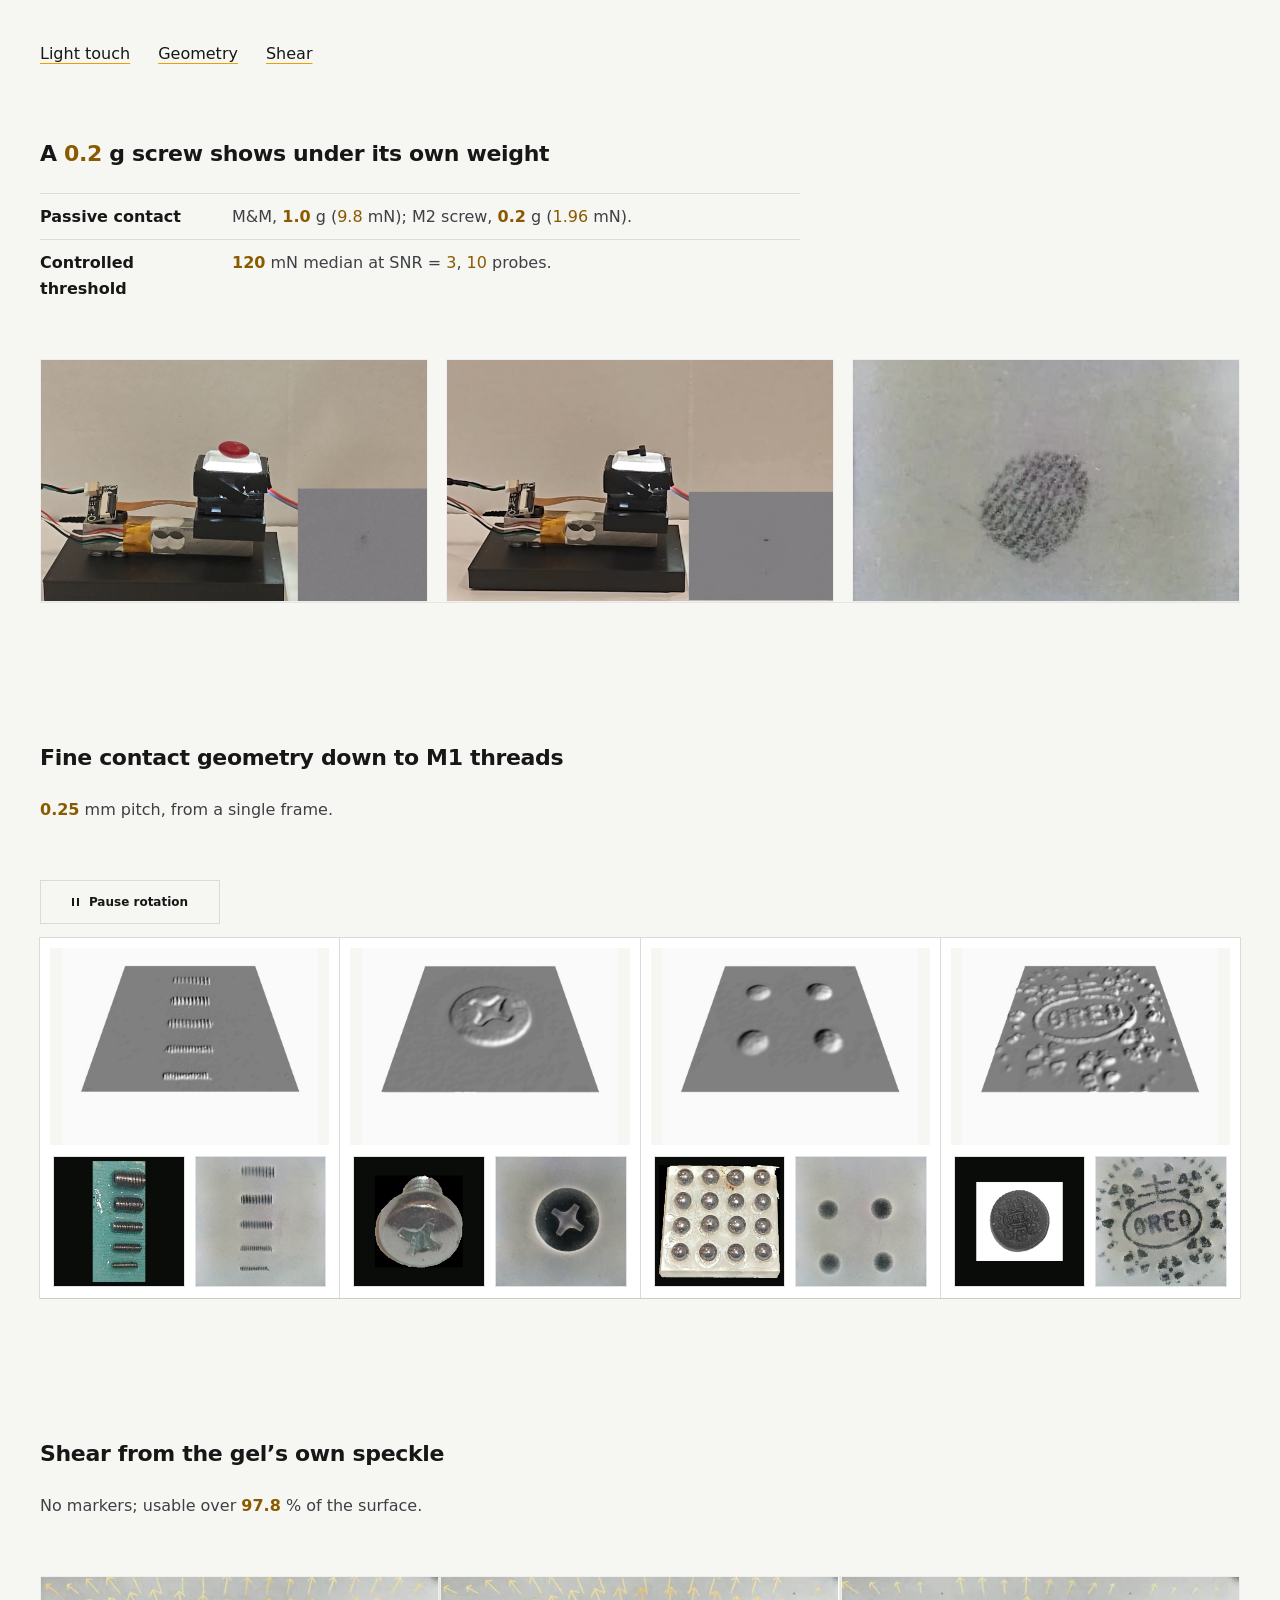
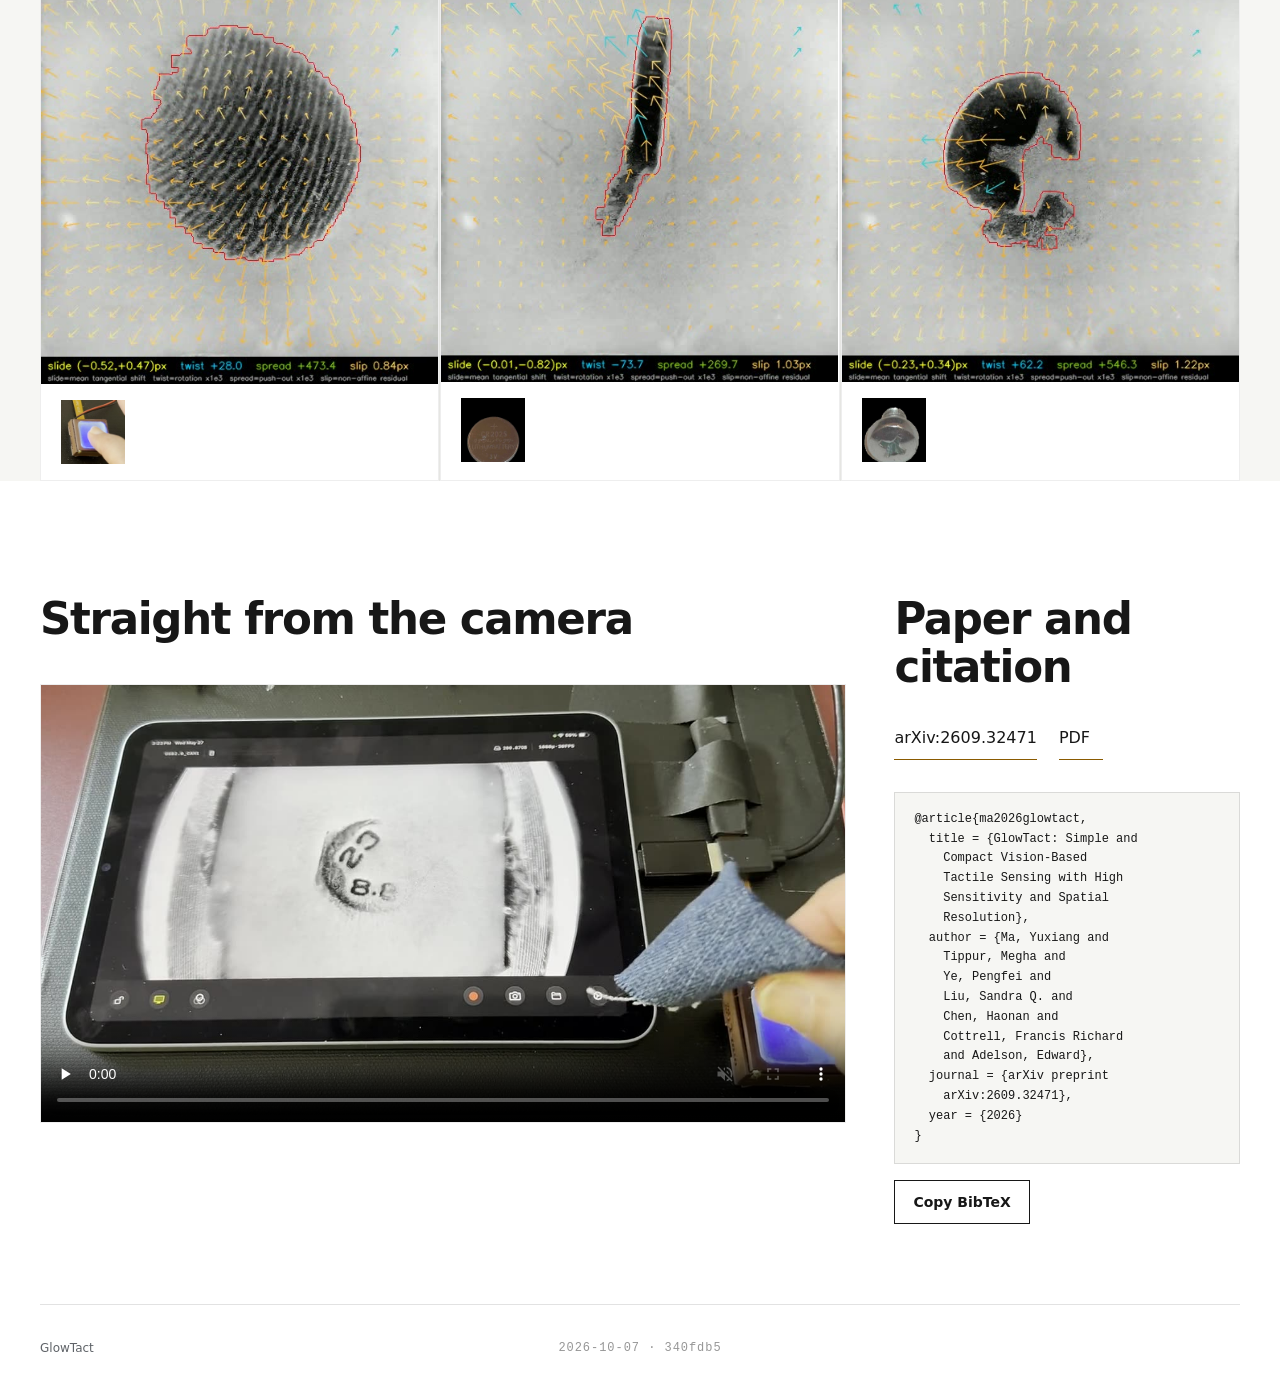
==== commit f614bae6: "copy(site): round 1, results carry the claim and the number only Hero caption keeps the message, not" ====
--- a/index.html
+++ b/index.html
@@ -183,7 +183,7 @@
           >
           <figcaption>
             <span class="fig-no">Fig. 1</span>
-            GlowTact fingertips grasping a screw. Where they touch it, the raw tactile image turns dark.
+            Contact turns dark in the raw tactile image.
           </figcaption>
         </figure>
       </section>
@@ -639,19 +639,18 @@
               <div>
                 <dt>Passive contact</dt>
                 <dd>
-                  An M&amp;M (<strong data-metric="sensitivity.passive_mm_mass">1.0</strong>&nbsp;g,
-                  <span data-metric="sensitivity.passive_mm_force">9.8</span>&nbsp;mN) and an M2 screw
-                  (<strong data-metric="sensitivity.passive_m2_mass">0.2</strong>&nbsp;g,
-                  <span data-metric="sensitivity.passive_m2_force">1.96</span>&nbsp;mN), set on the
-                  flat sensor with no added load.
+                  M&amp;M, <strong data-metric="sensitivity.passive_mm_mass">1.0</strong>&nbsp;g
+                  (<span data-metric="sensitivity.passive_mm_force">9.8</span>&nbsp;mN);
+                  M2 screw, <strong data-metric="sensitivity.passive_m2_mass">0.2</strong>&nbsp;g
+                  (<span data-metric="sensitivity.passive_m2_force">1.96</span>&nbsp;mN).
                 </dd>
               </div>
               <div>
                 <dt>Controlled threshold</dt>
                 <dd>
                   <strong data-metric="sensitivity.min_detectable_force_median_glowtact" data-metric-scale="1000">120</strong>&nbsp;mN
-                  median minimum detectable force at SNR&nbsp;=&nbsp;<span data-metric="sensitivity.snr_threshold">3</span>,
-                  across <span data-metric="sensitivity.probe_count">10</span> probes.
+                  median at SNR&nbsp;=&nbsp;<span data-metric="sensitivity.snr_threshold">3</span>,
+                  <span data-metric="sensitivity.probe_count">10</span> probes.
                 </dd>
               </div>
             </dl>
@@ -694,8 +693,7 @@
           <header class="module-header">
             <h3 id="reconstruction-title">Fine contact geometry down to M1 threads</h3>
             <p class="module-claim">
-              The relief, computed from the darkening, resolves the
-              <strong data-metric="reconstruction.finest_thread_pitch">0.25</strong>&nbsp;mm thread pitch.
+              <strong data-metric="reconstruction.finest_thread_pitch">0.25</strong>&nbsp;mm pitch, from a single frame.
             </p>
           </header>
 
@@ -826,8 +824,7 @@
           <header class="module-header">
             <h3 id="shear-title">Shear from the gel&#8217;s own speckle</h3>
             <p class="module-claim">
-              The tracked field is usable over
-              <strong data-metric="shear.usable_field_lcn_clahe">97.8</strong>&nbsp;% of the sensing surface.
+              No markers; usable over <strong data-metric="shear.usable_field_lcn_clahe">97.8</strong>&nbsp;% of the surface.
             </p>
           </header>
 
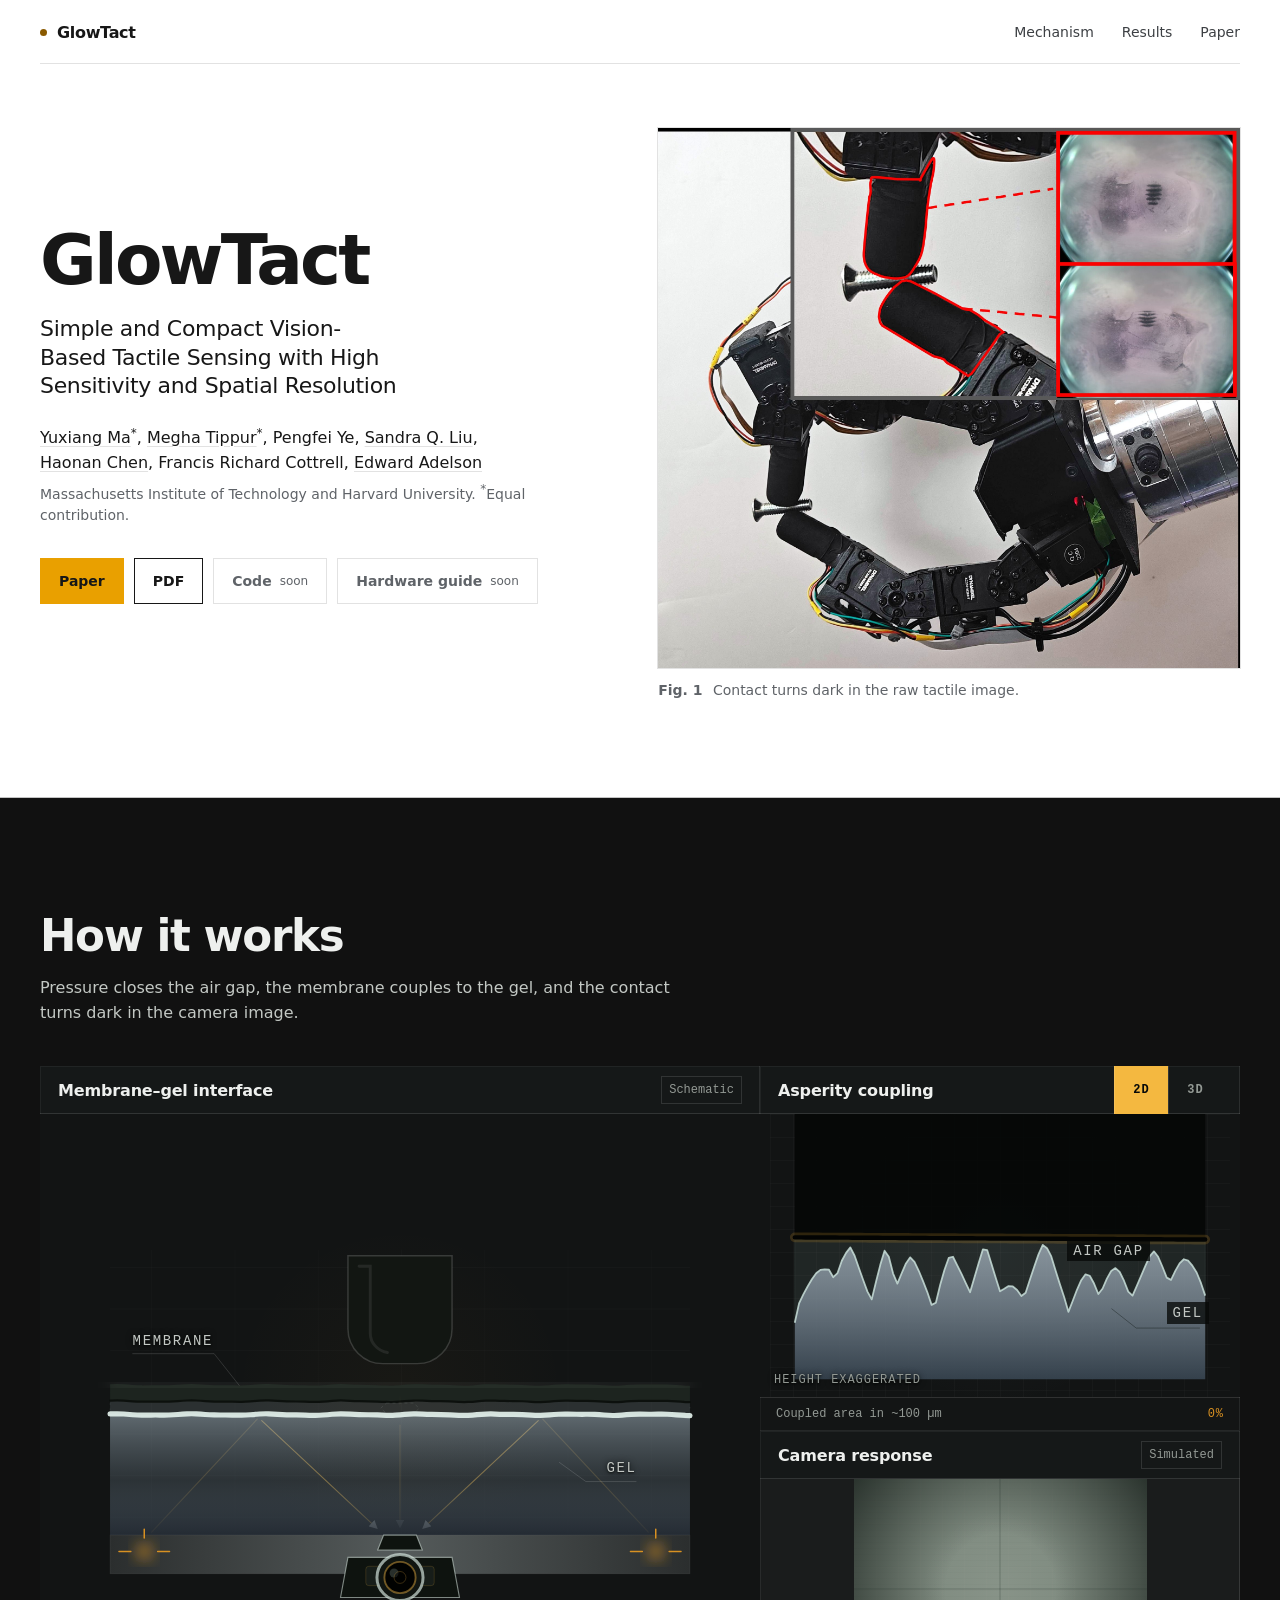
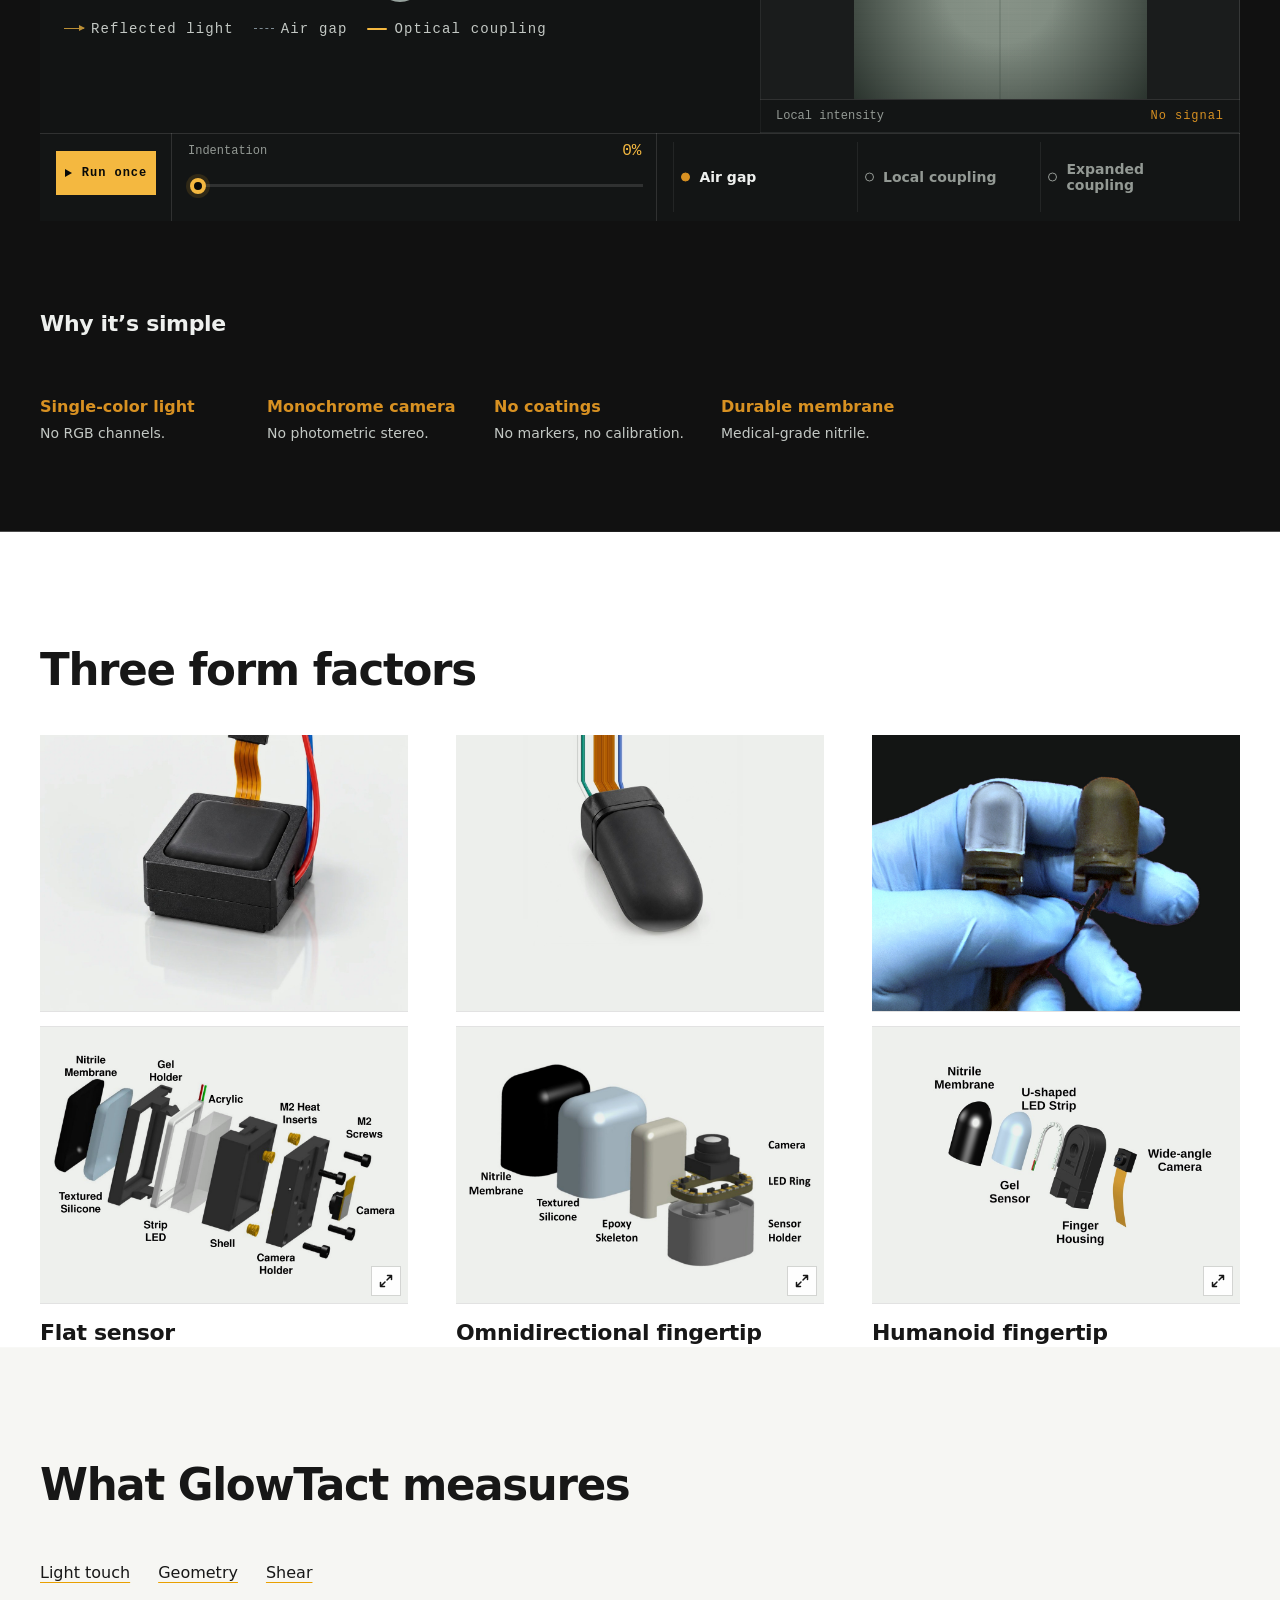
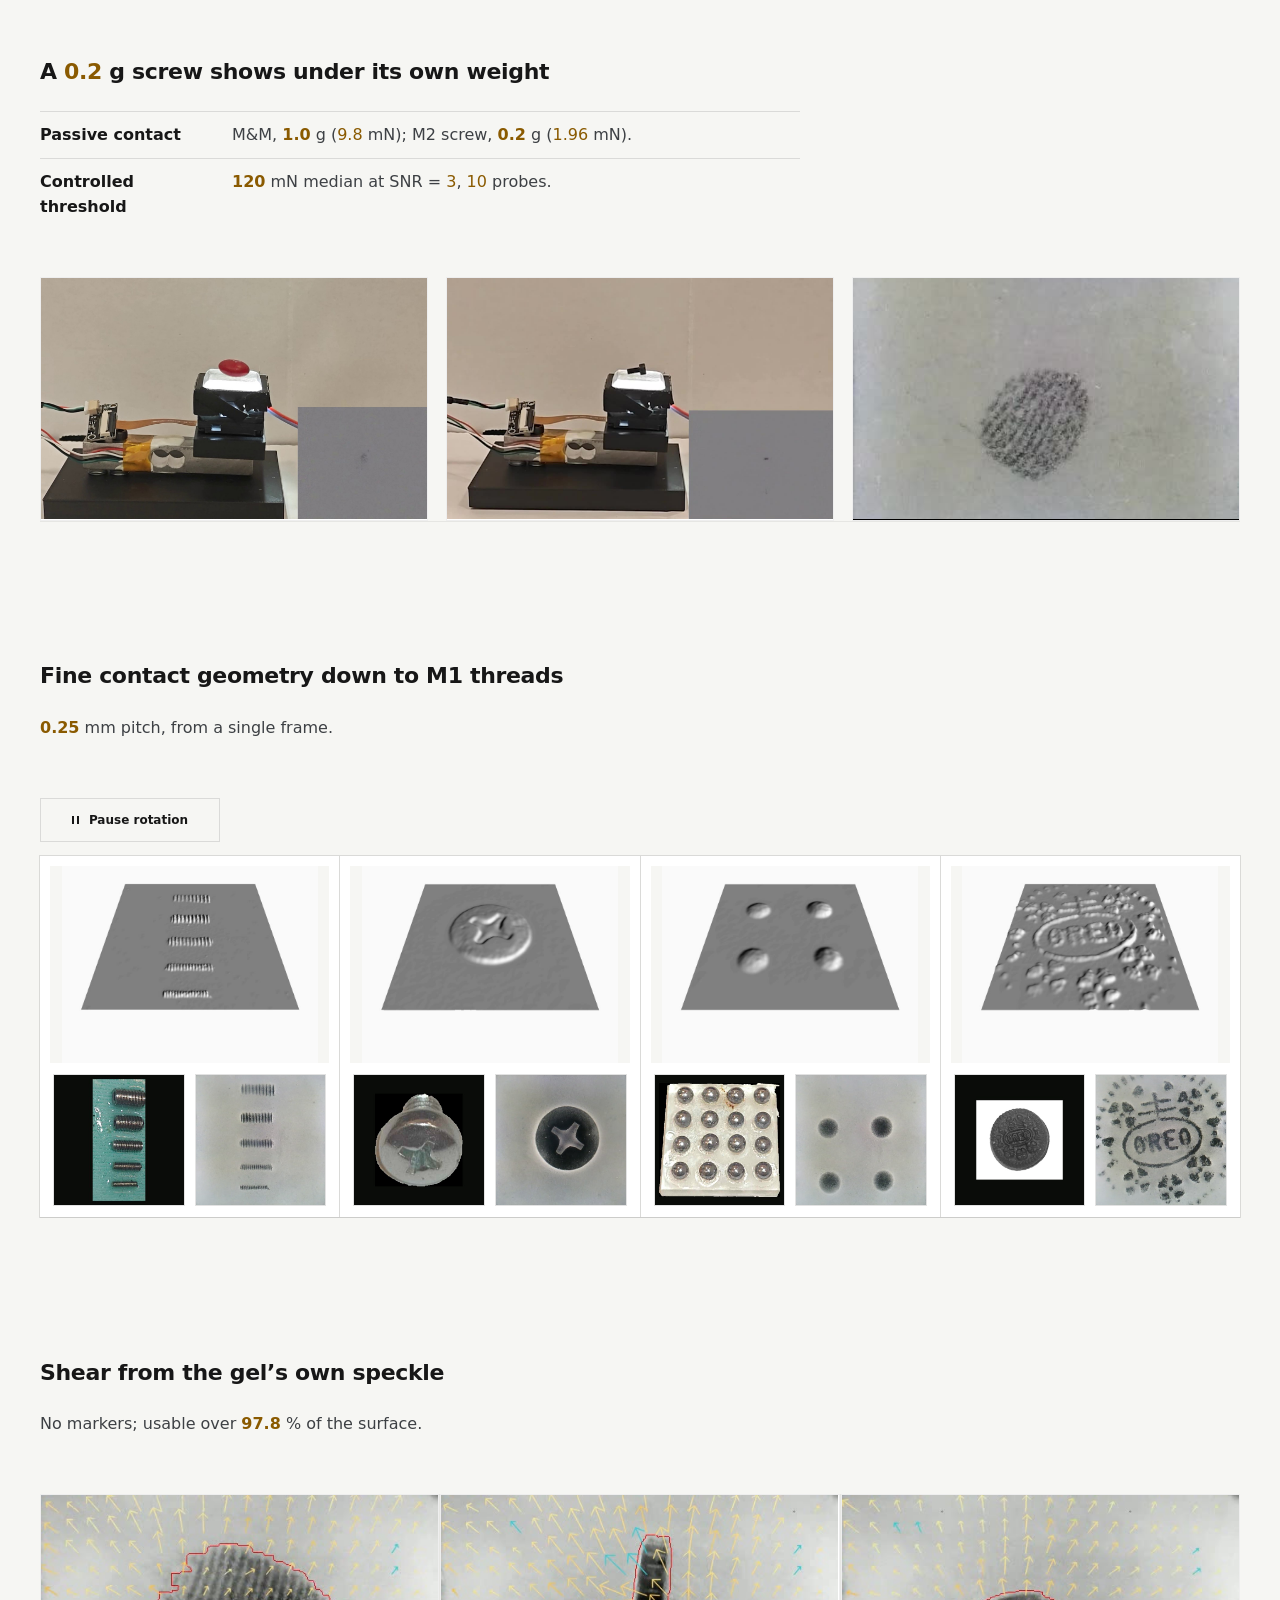
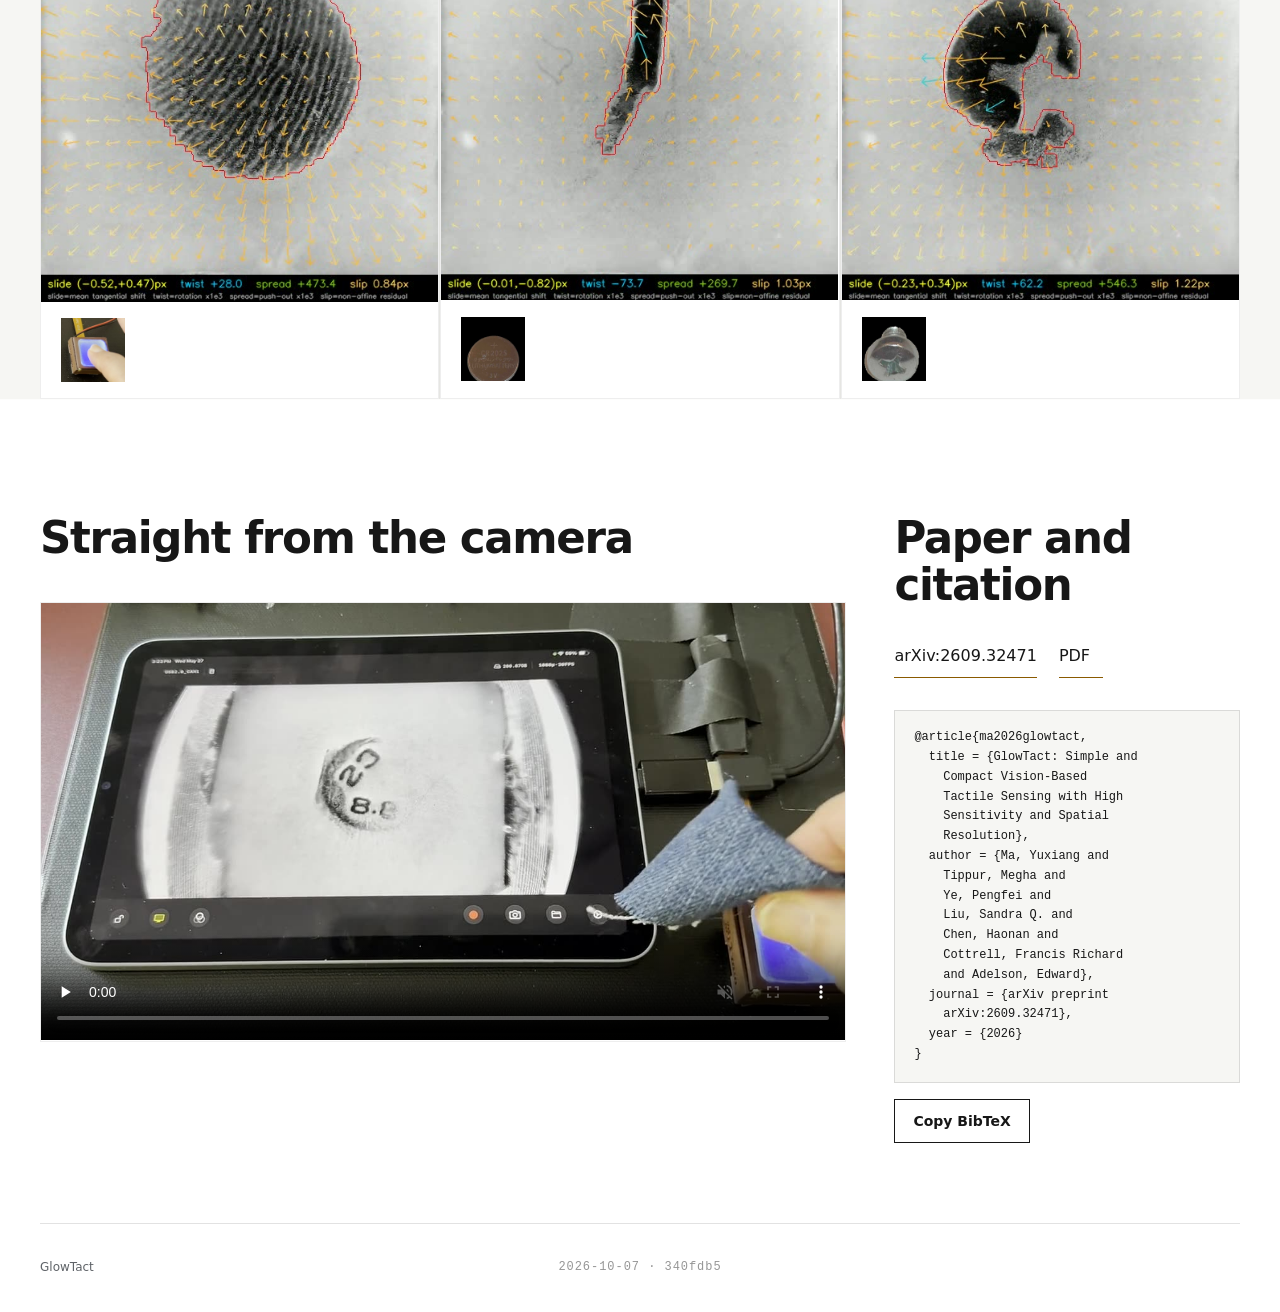
==== commit 9a8b9134: "copy(site): round 2, the mechanism band says the mechanism once The intro drops the slider instructi" ====
--- a/index.html
+++ b/index.html
@@ -194,8 +194,8 @@
             <h2 id="mechanism-title">How it works</h2>
           </div>
           <p>
-            Move the slider to press. As the air gap closes, the membrane couples
-            to the gel and the contact turns dark in the camera image.
+            Pressure closes the air gap, the membrane couples to the gel, and the
+            contact turns dark in the camera image.
           </p>
         </header>
 
@@ -542,19 +542,19 @@
           <dl class="principles-list">
             <div>
               <dt>Single-color light</dt>
-              <dd>One LED color, no RGB channels.</dd>
+              <dd>No RGB channels.</dd>
             </div>
             <div>
               <dt>Monochrome camera</dt>
-              <dd>Greyscale images, no photometric stereo.</dd>
+              <dd>No photometric stereo.</dd>
             </div>
             <div>
               <dt>No coatings</dt>
-              <dd>Just the gel and the membrane: no markers, no calibration.</dd>
+              <dd>No markers, no calibration.</dd>
             </div>
             <div>
               <dt>Durable membrane</dt>
-              <dd>Medical-grade nitrile, which resists wear and chemicals.</dd>
+              <dd>Medical-grade nitrile.</dd>
             </div>
           </dl>
         </div>
@@ -565,9 +565,6 @@
           <div>
             <h2 id="forms-title">Three form factors</h2>
           </div>
-          <p>
-            All three use the same pressure-induced coupling.
-          </p>
         </header>
 
         <div class="form-comparison">
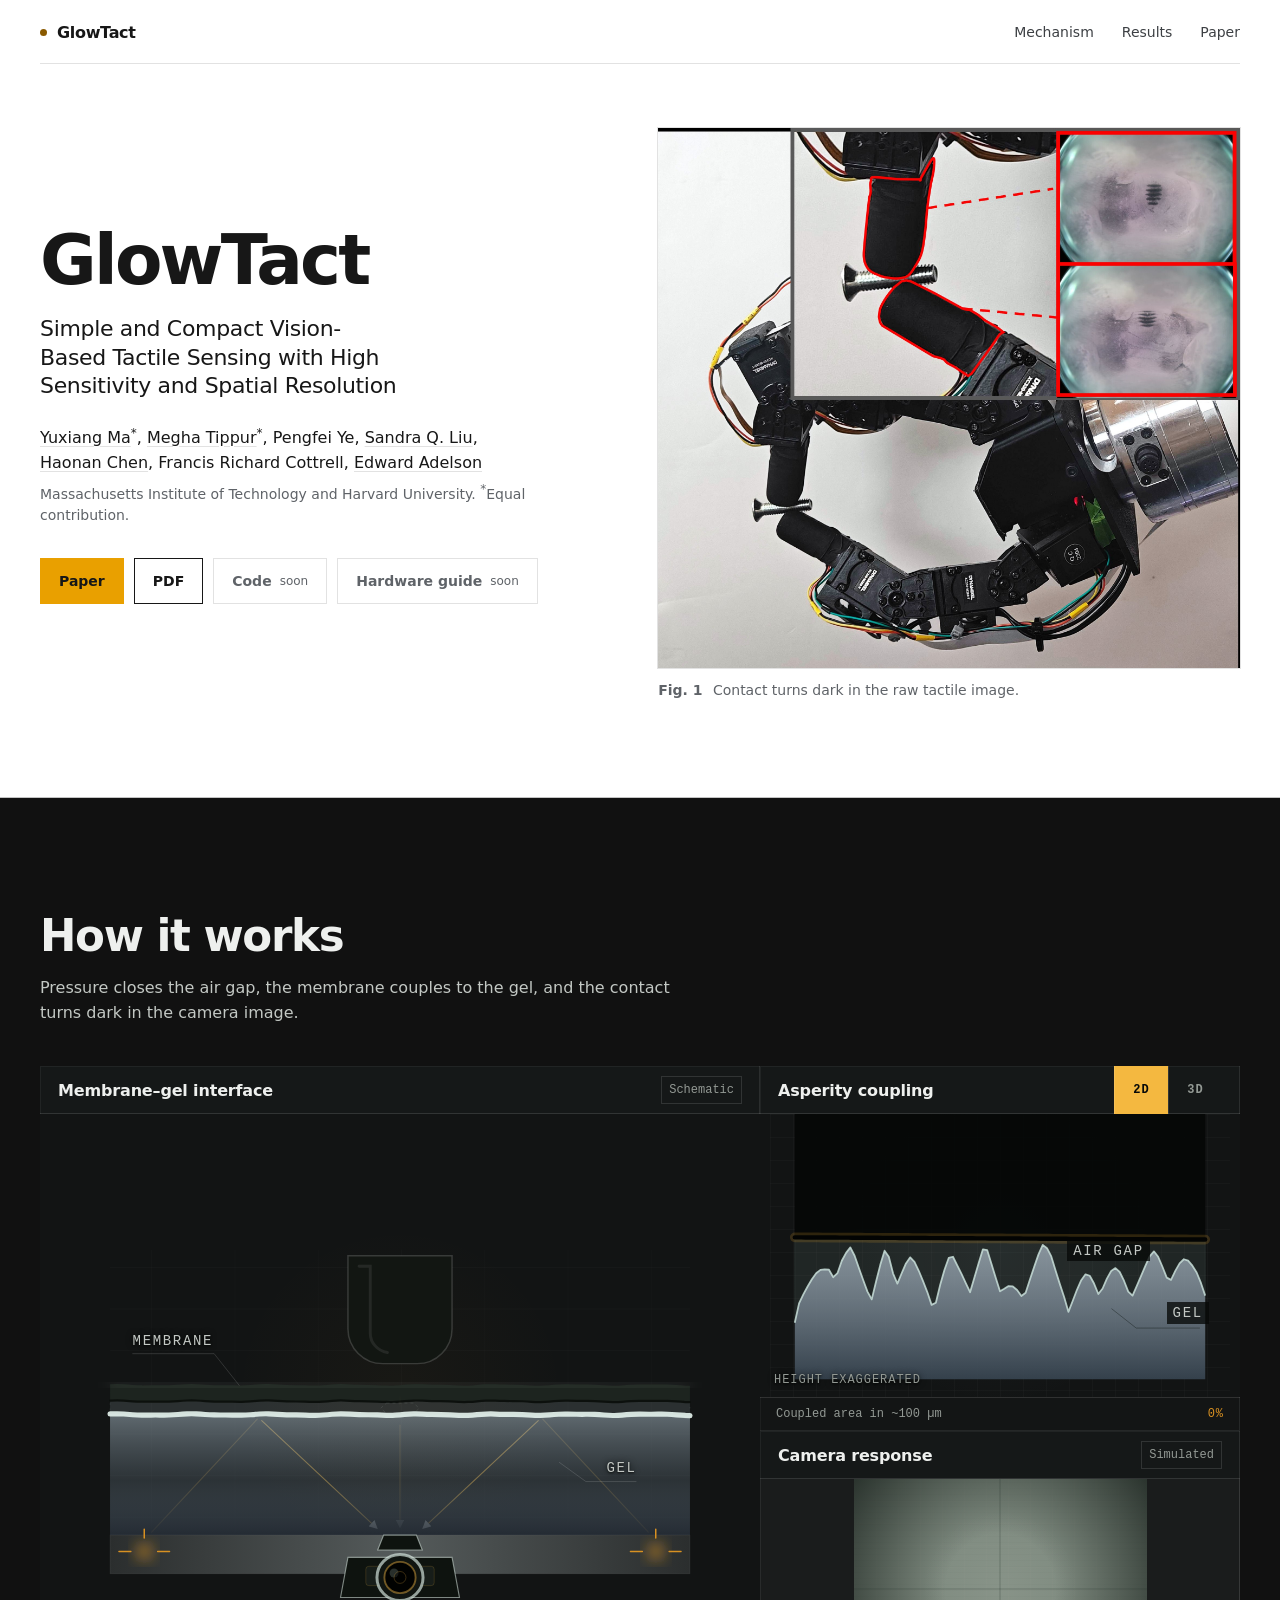
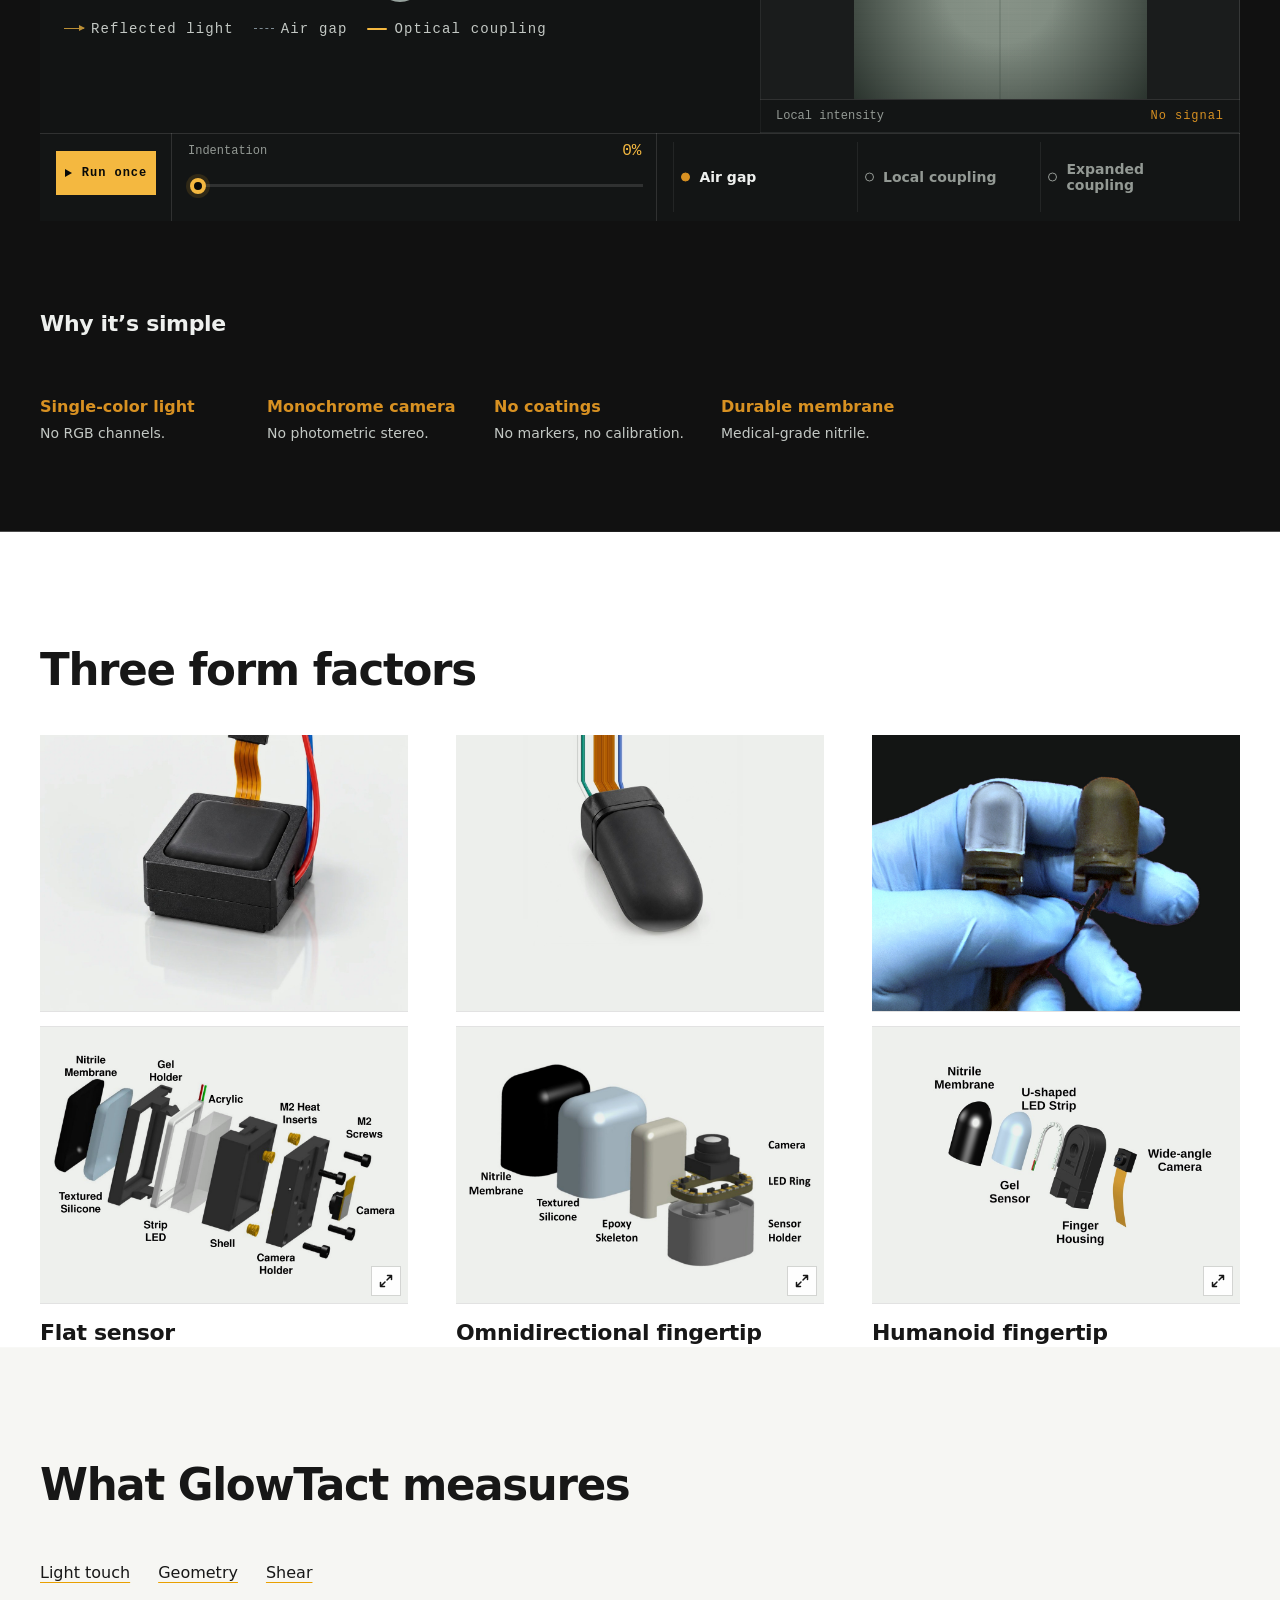
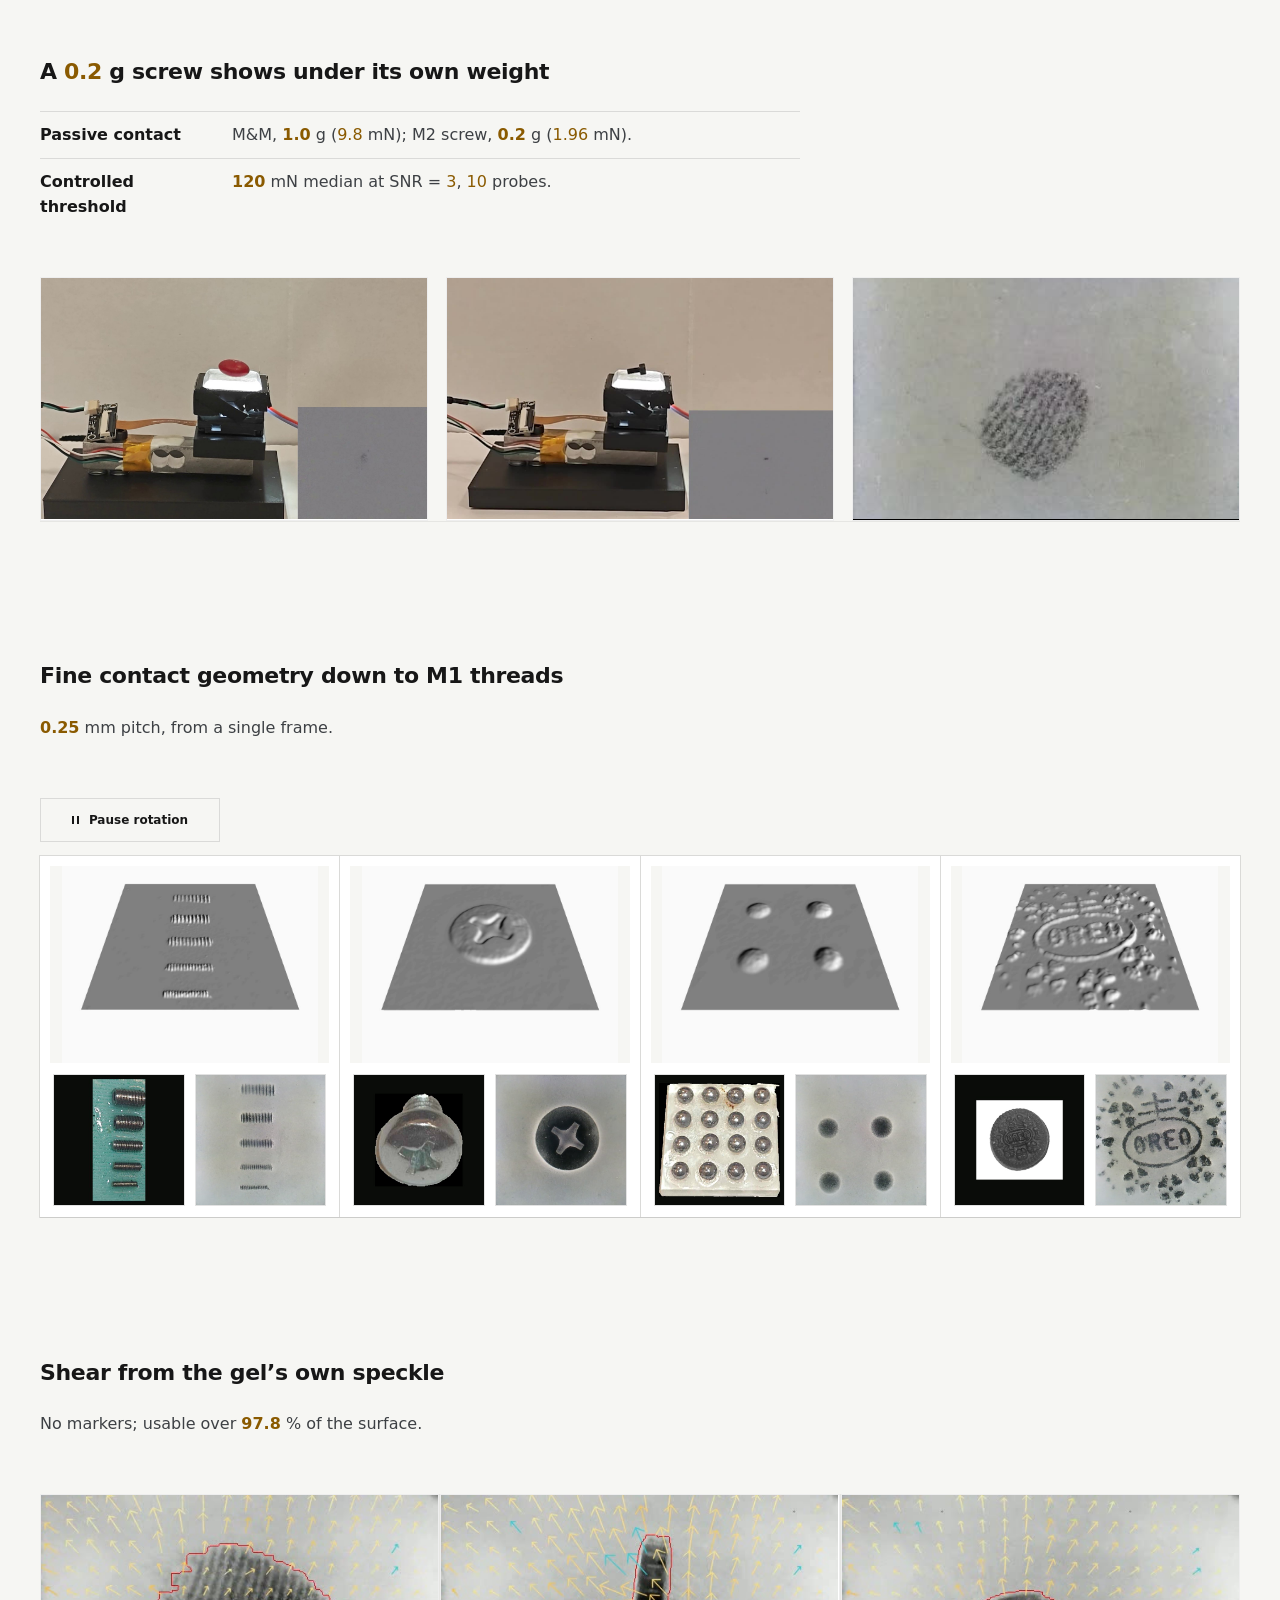
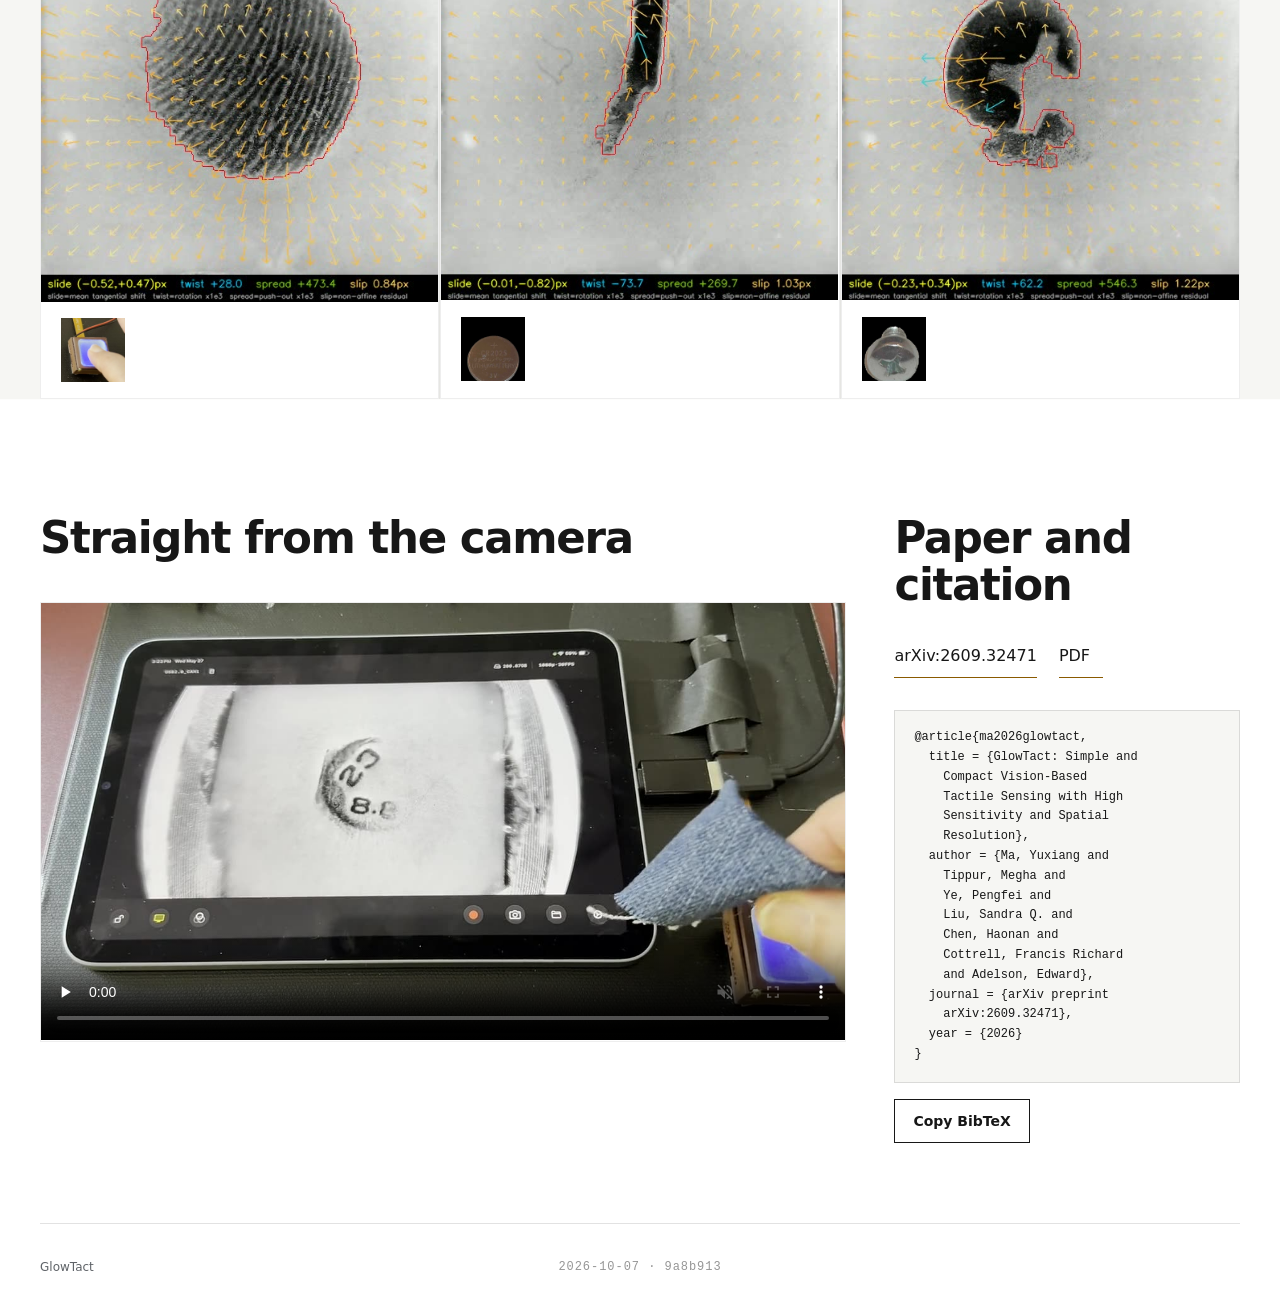
==== commit e574a209: "test(design): round 3, freeze the page at 290 visible words Three rounds took the published page fro" ====
--- a/index.html
+++ b/index.html
@@ -939,7 +939,7 @@
 
     <footer class="instrument-footer">
       <p>GlowTact</p>
-      <span class="build-stamp" aria-hidden="true">2026-10-07 · 340fdb5</span>
+      <span class="build-stamp" aria-hidden="true">2026-10-07 · 9a8b913</span>
     </footer>
   </body>
 </html>
